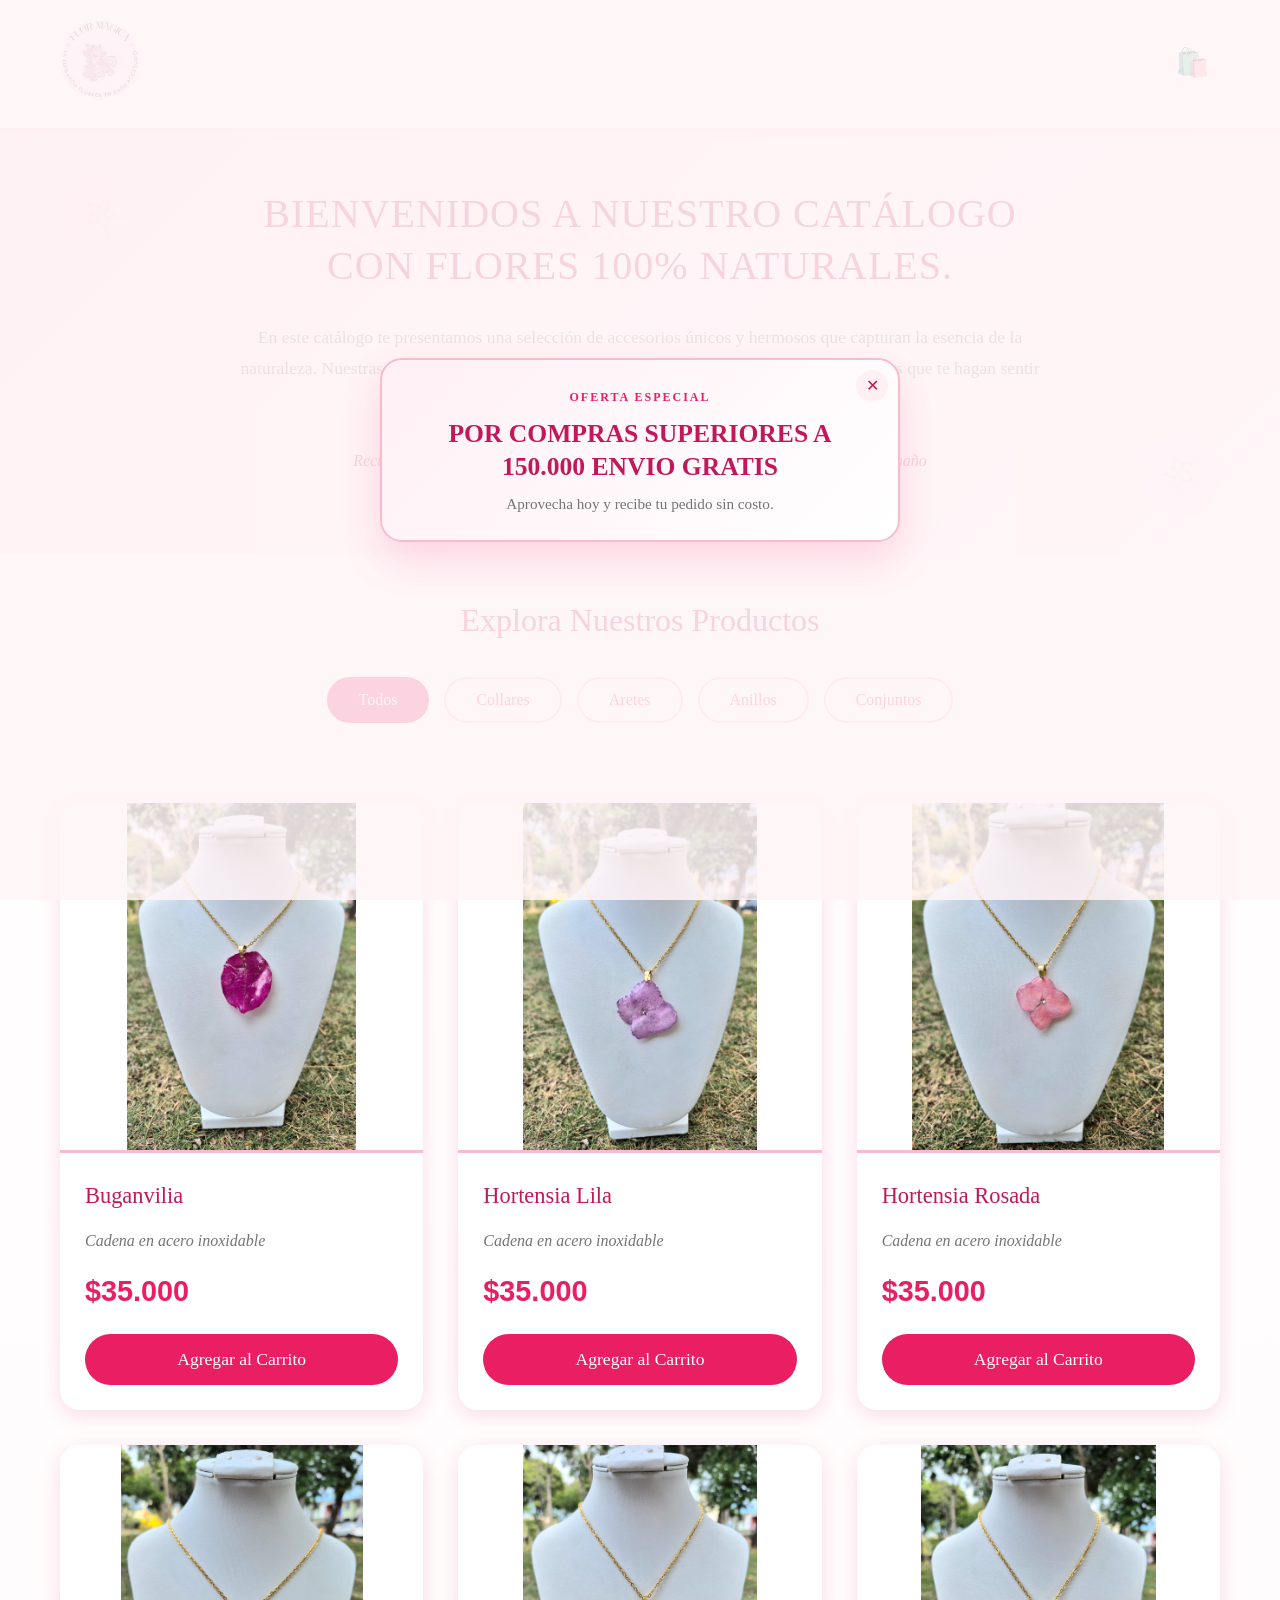
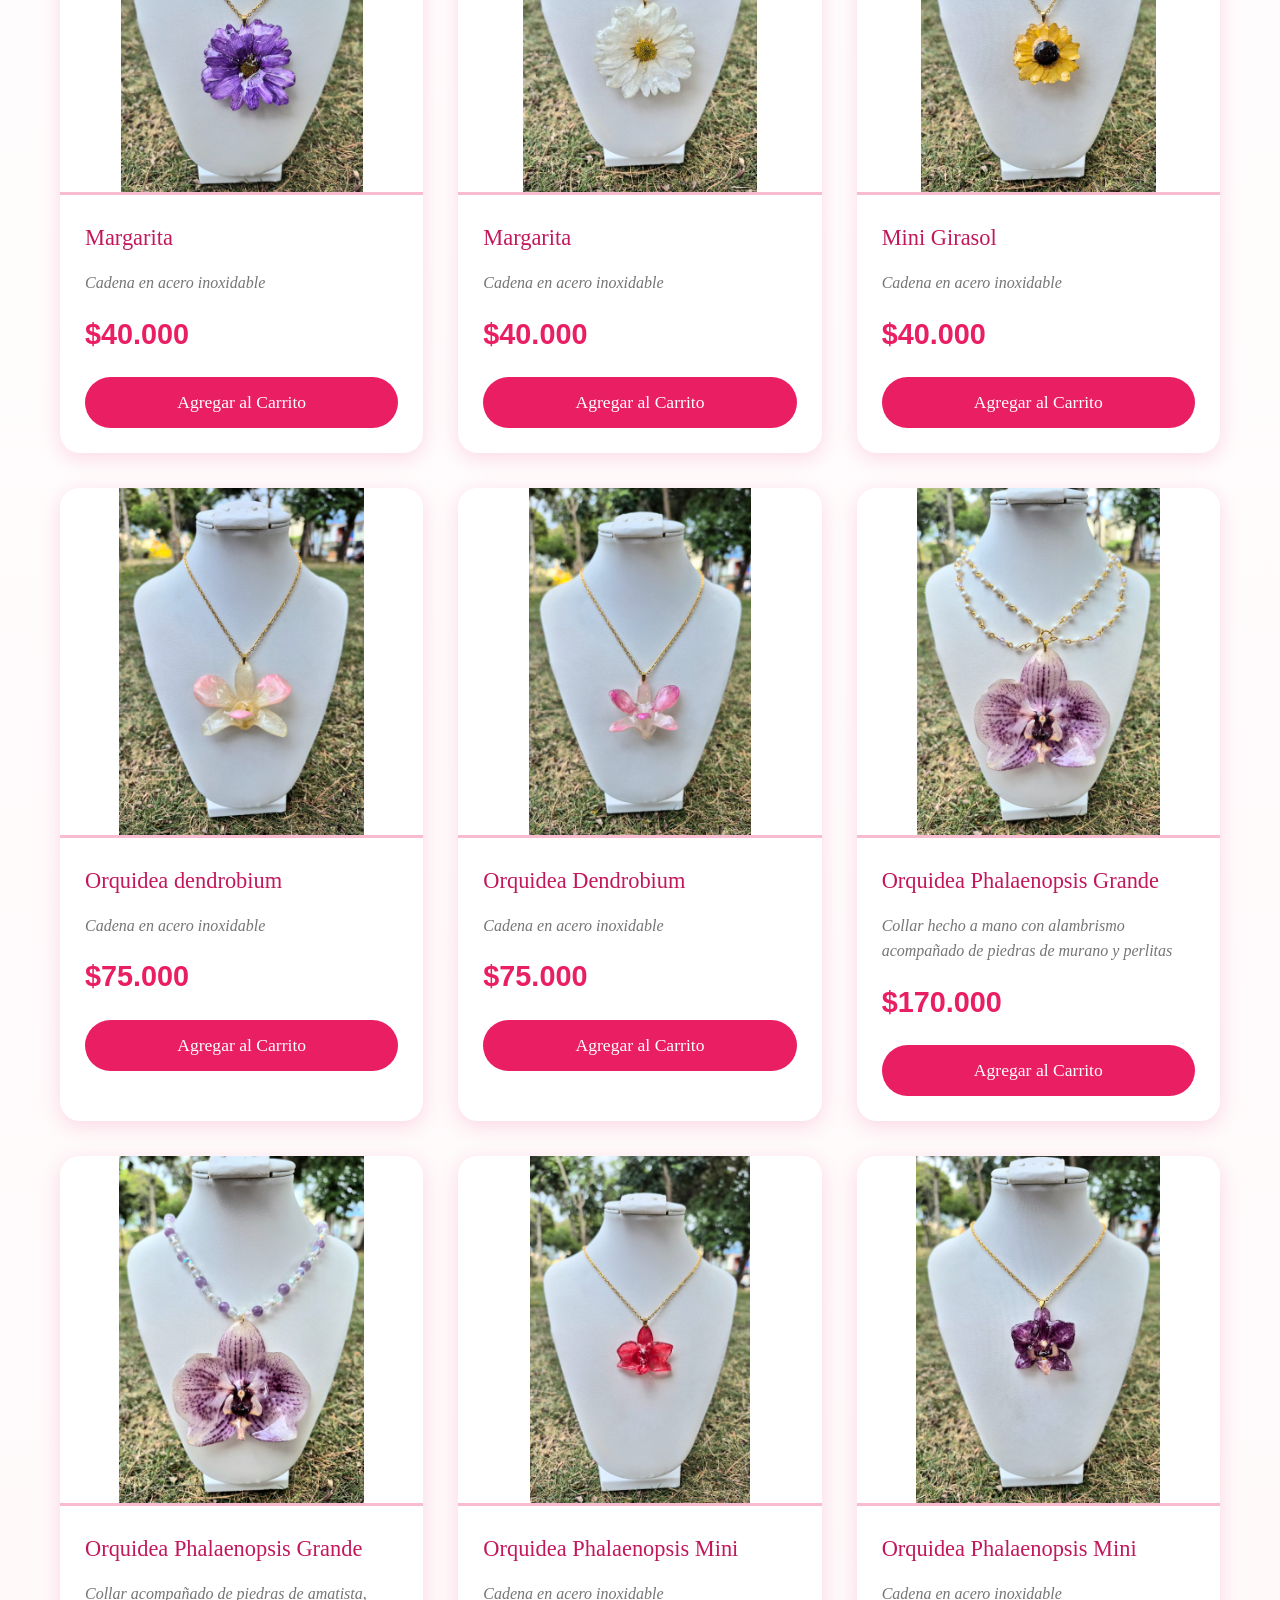
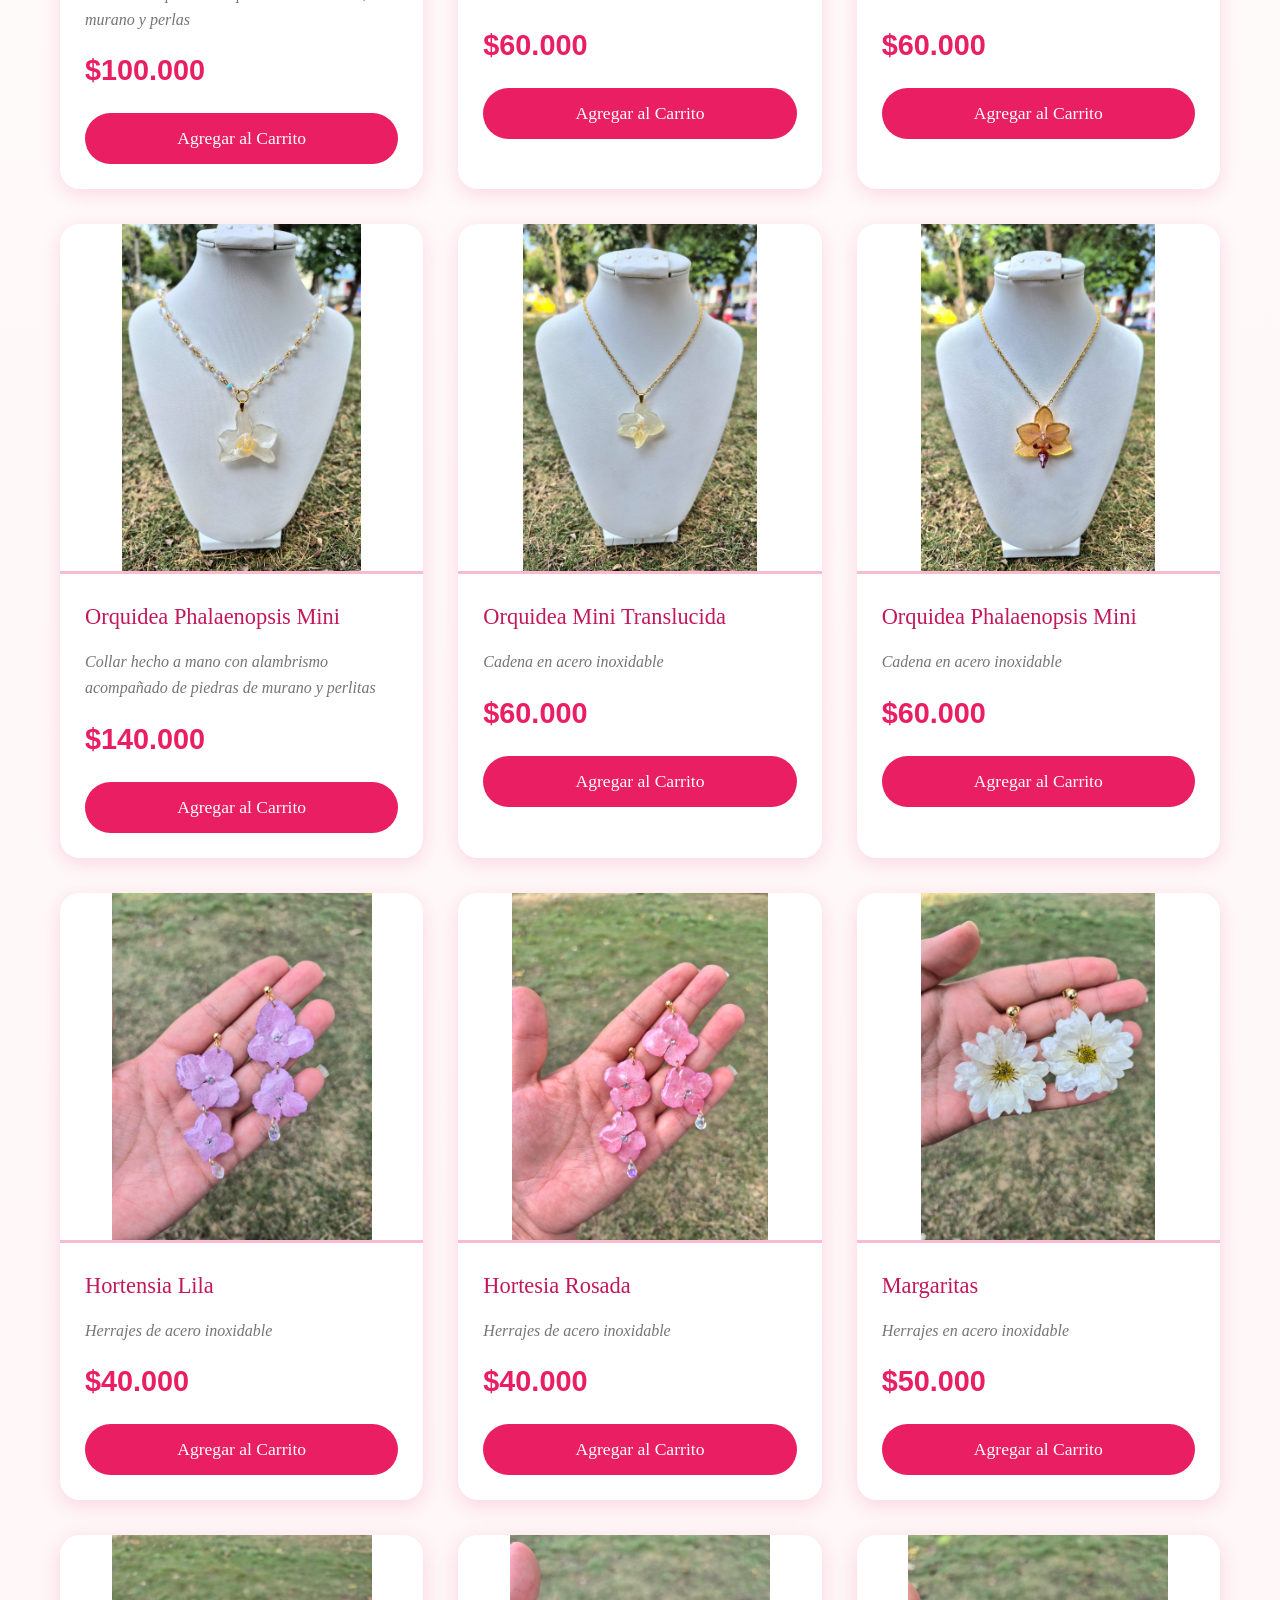
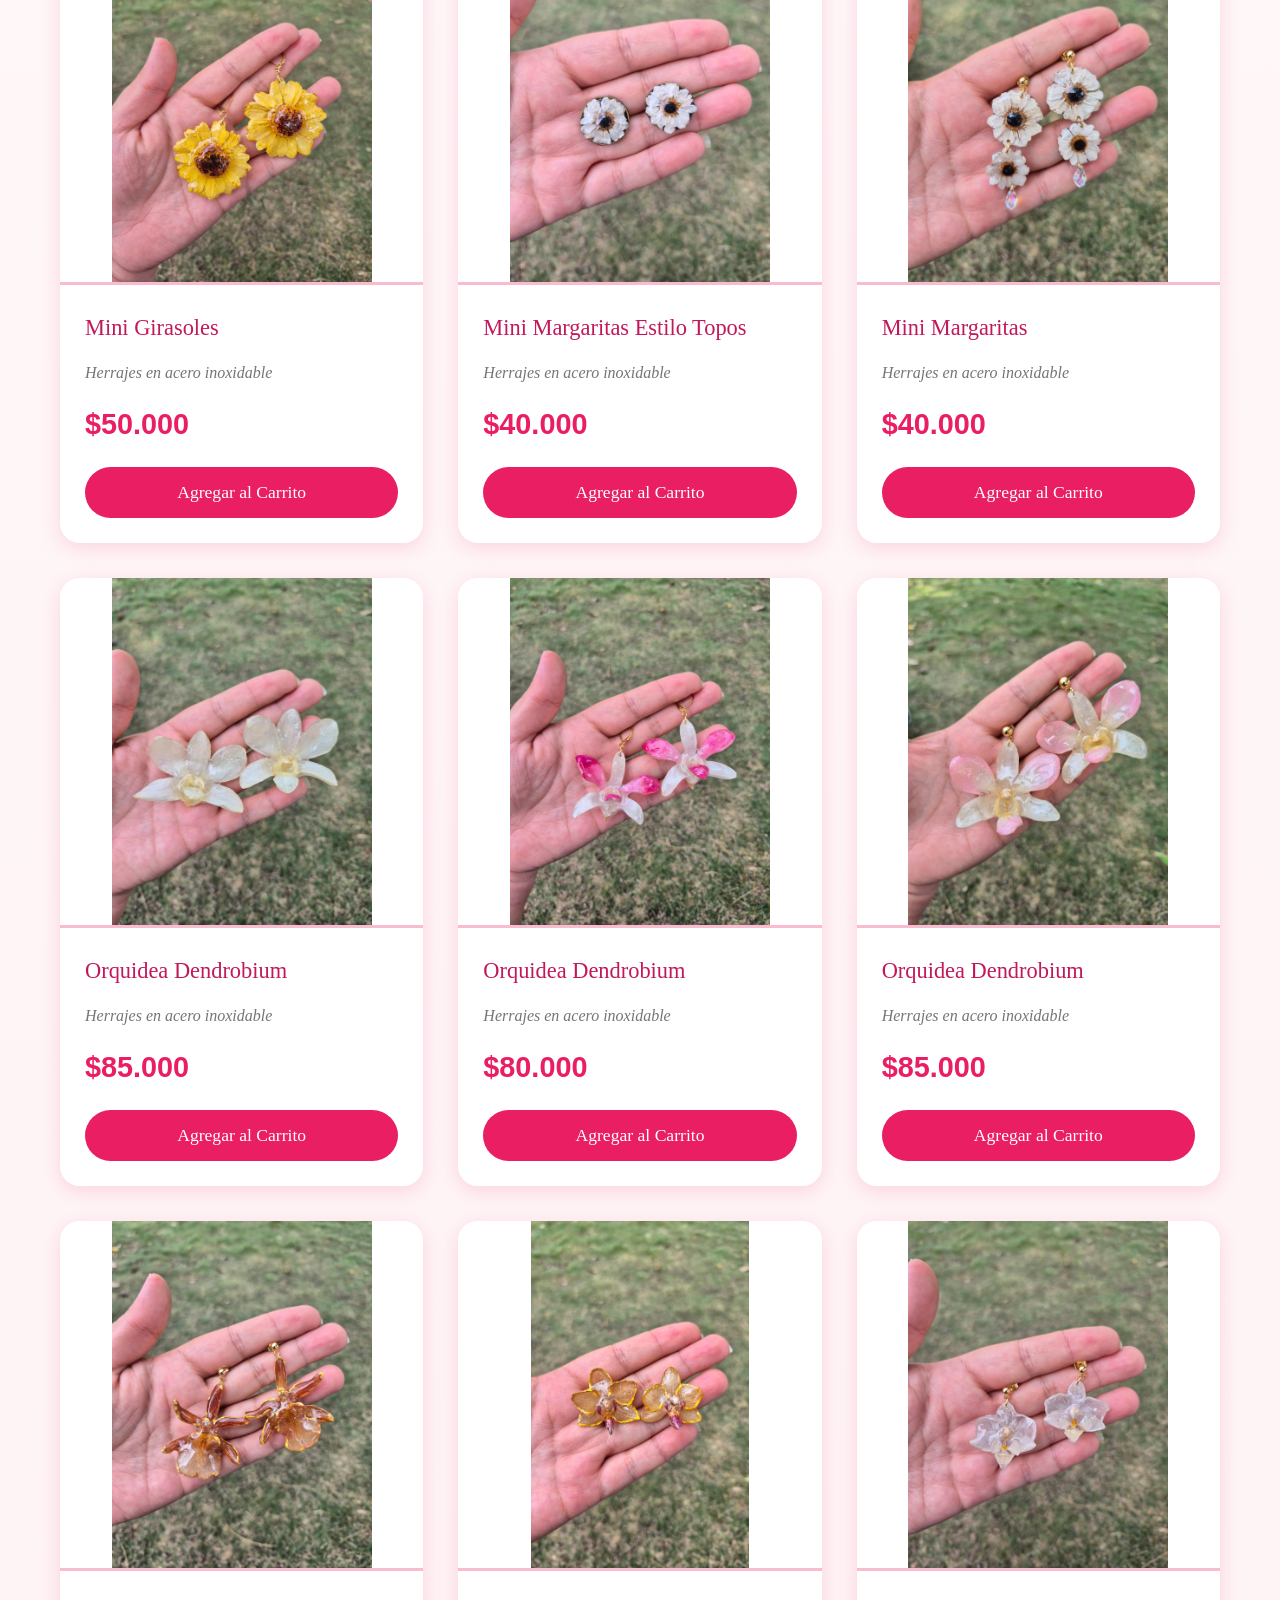
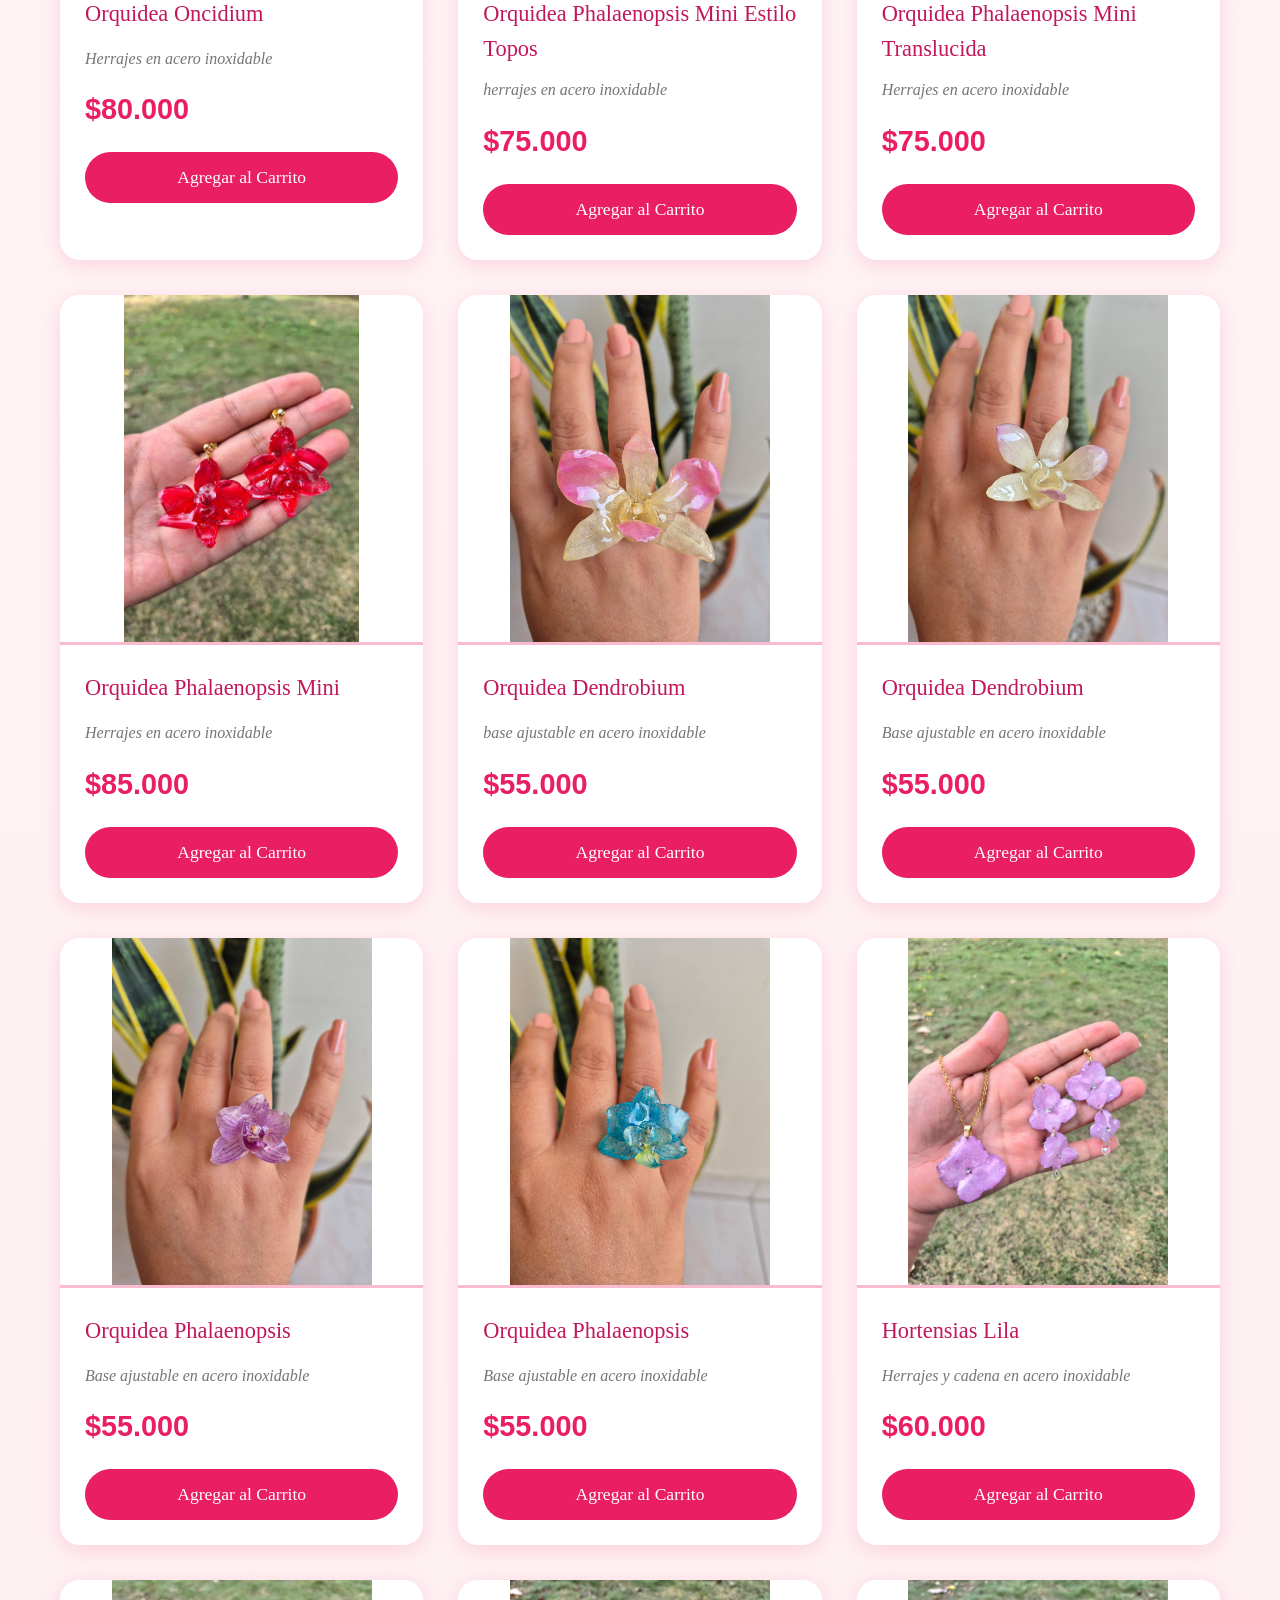
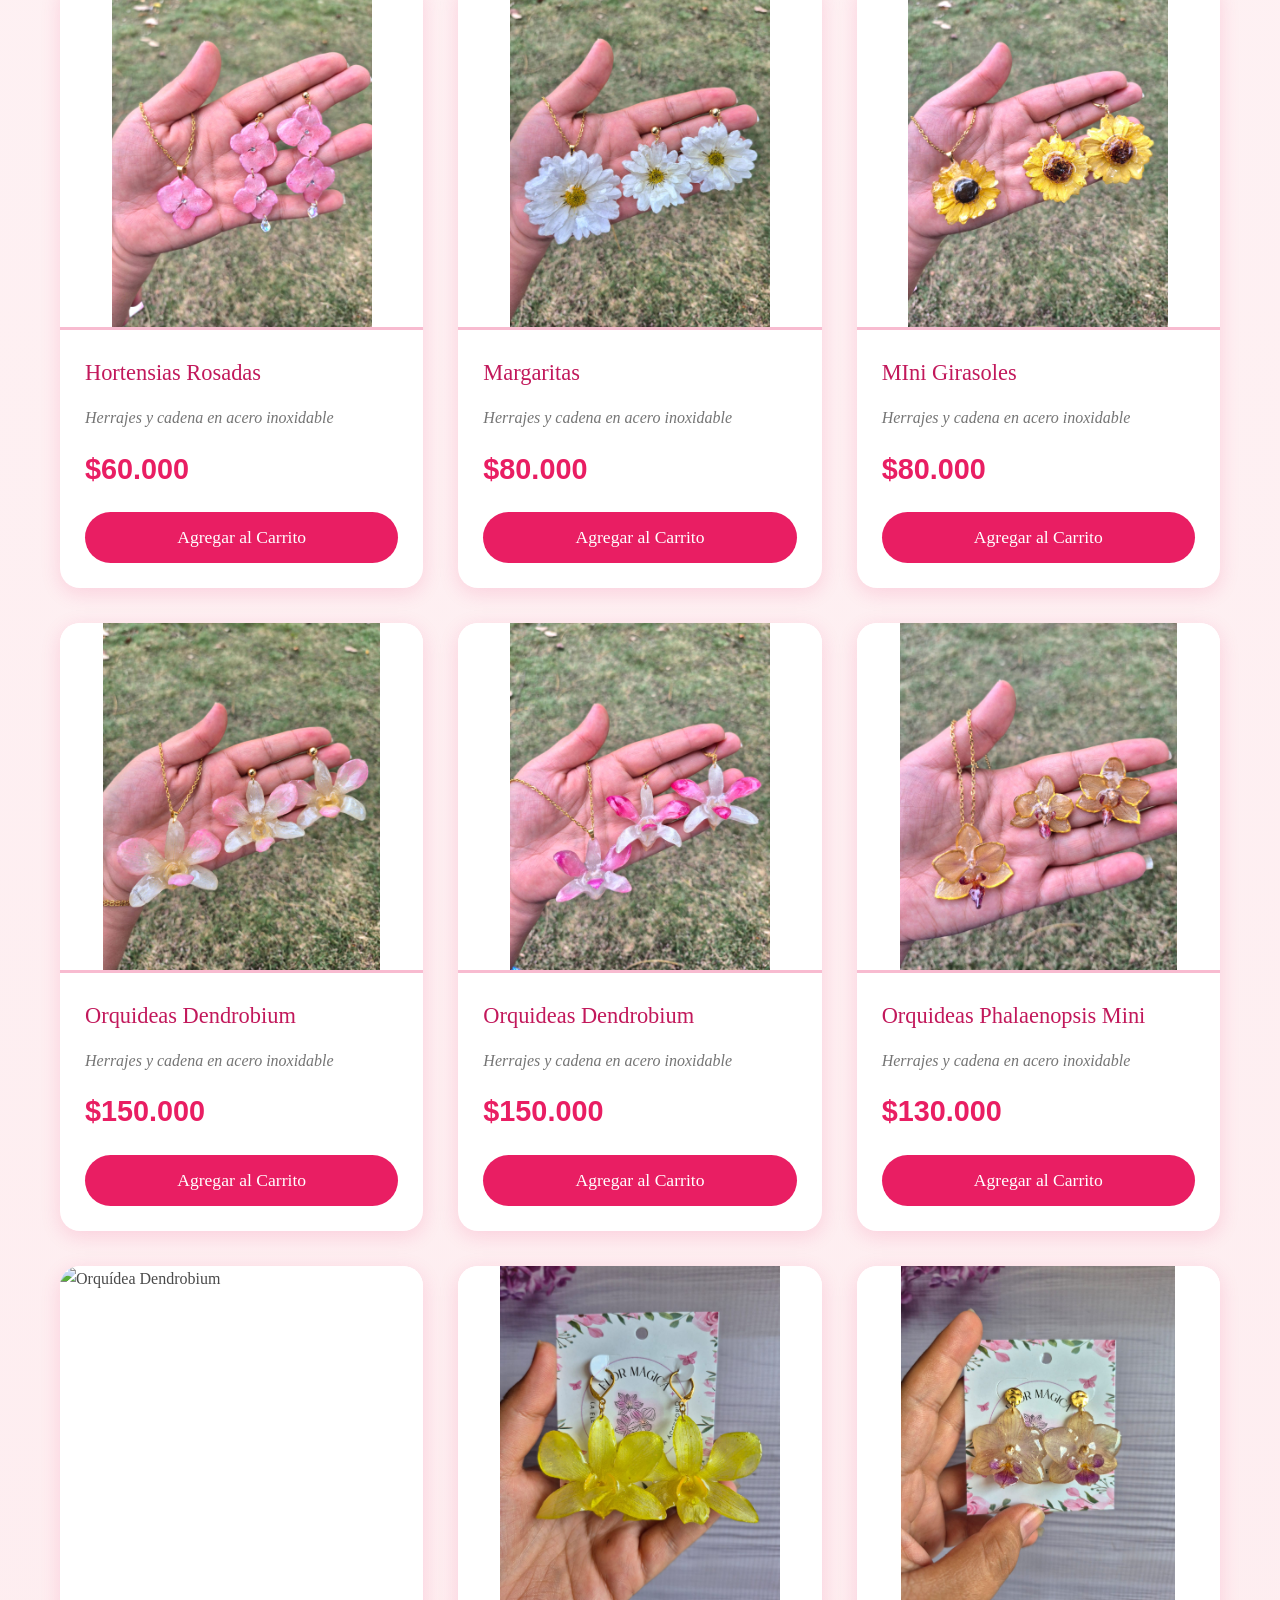
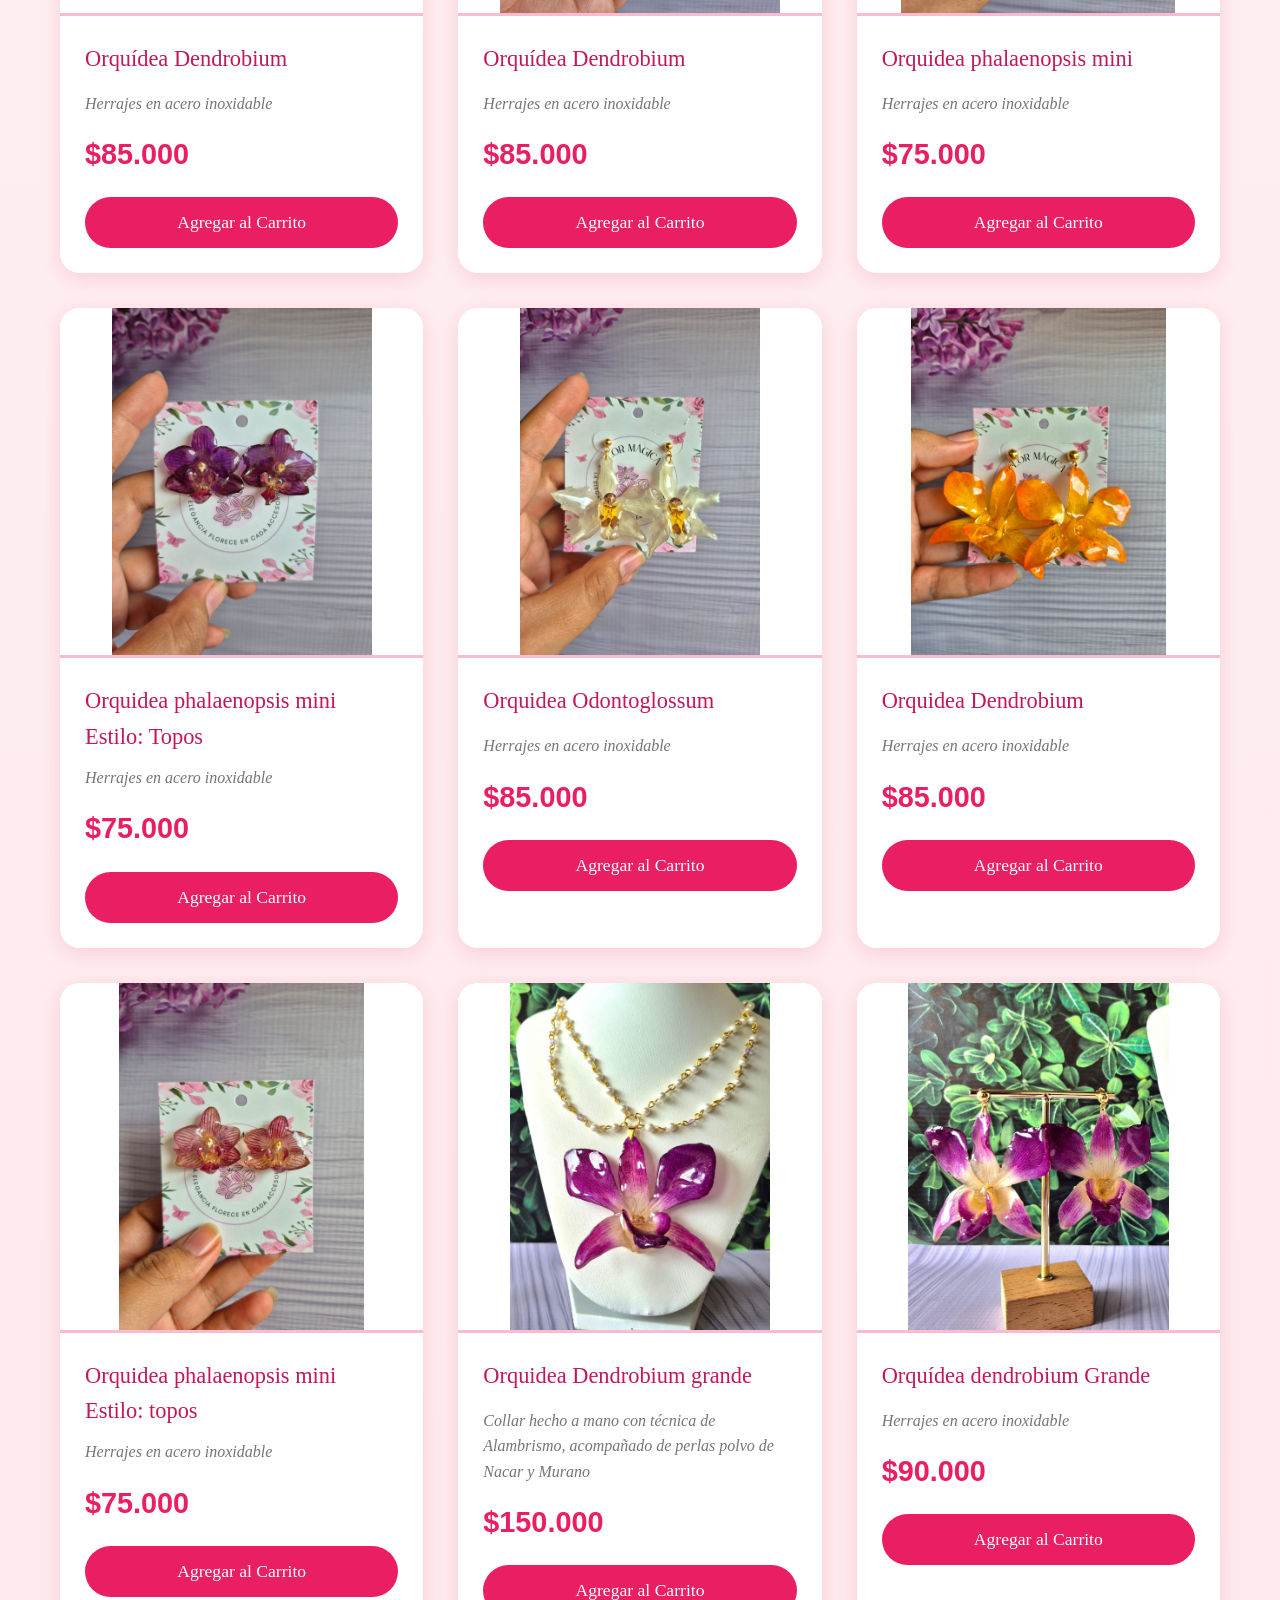
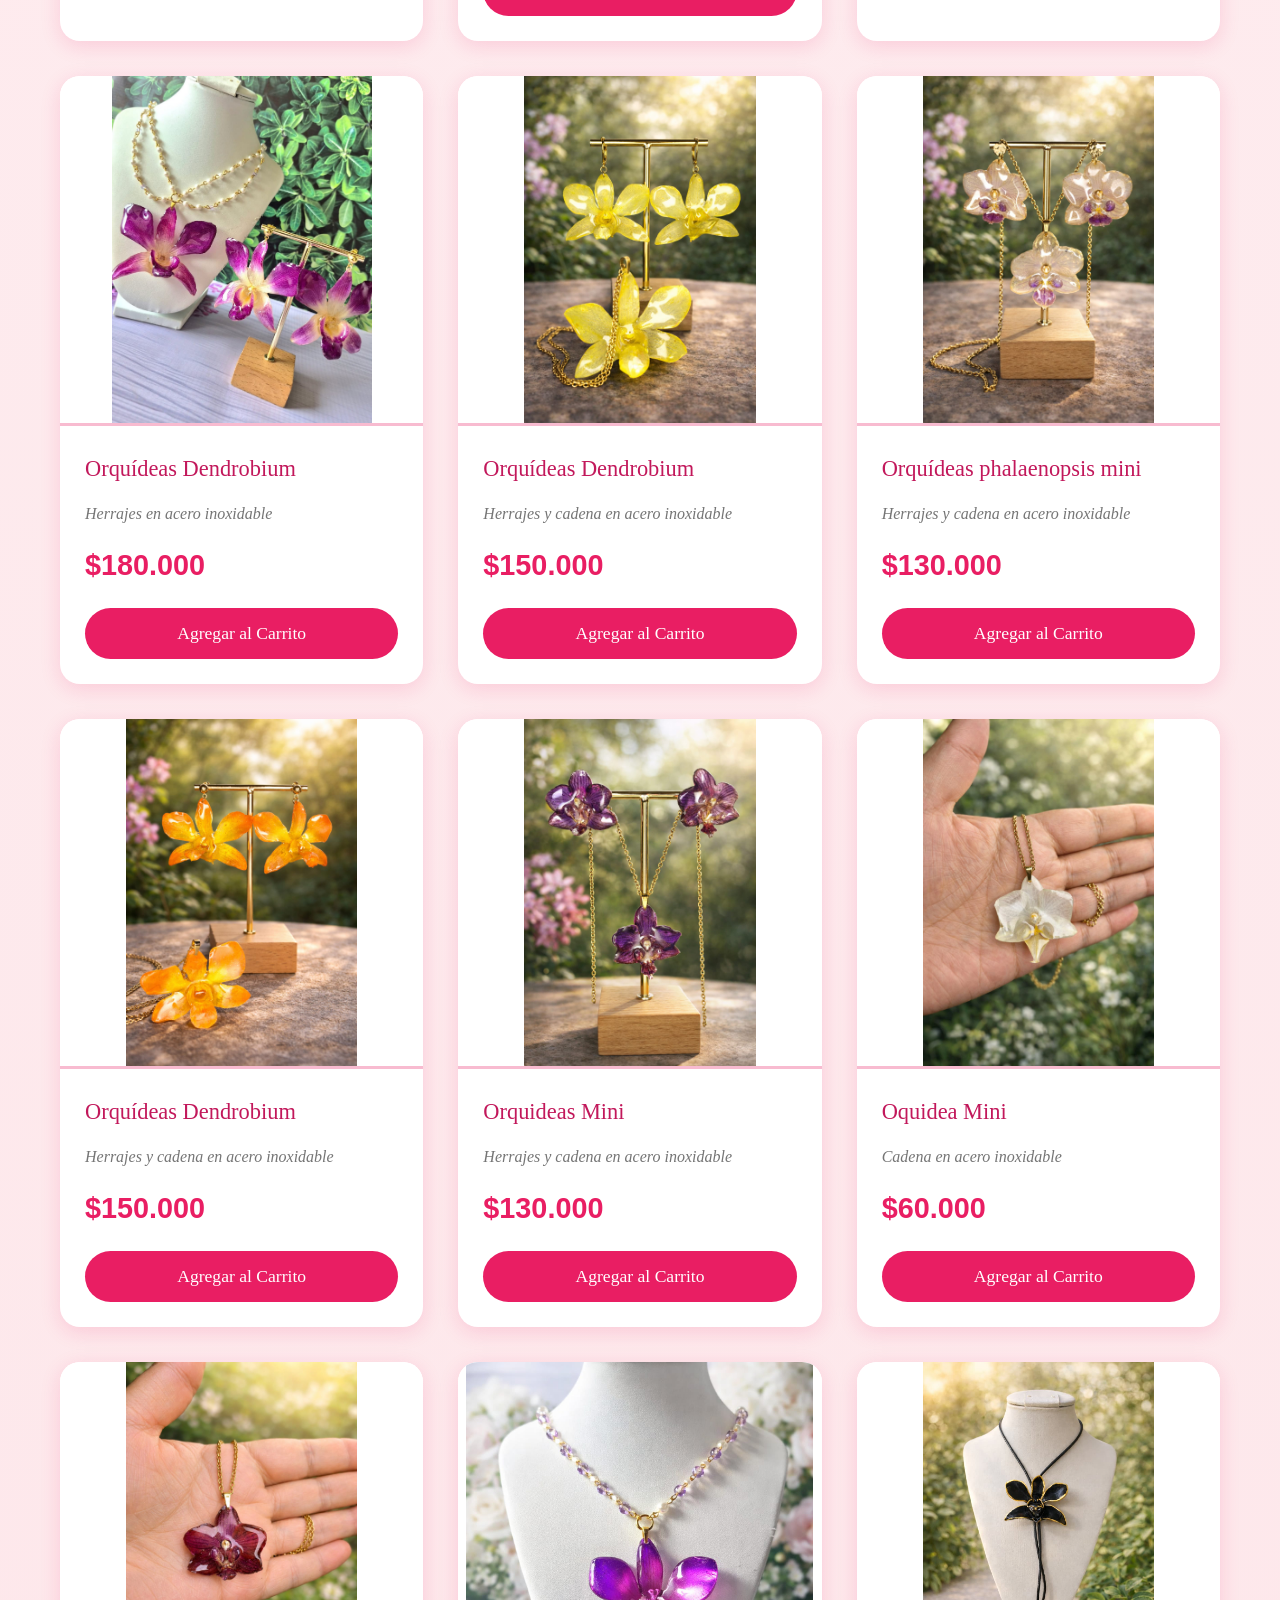
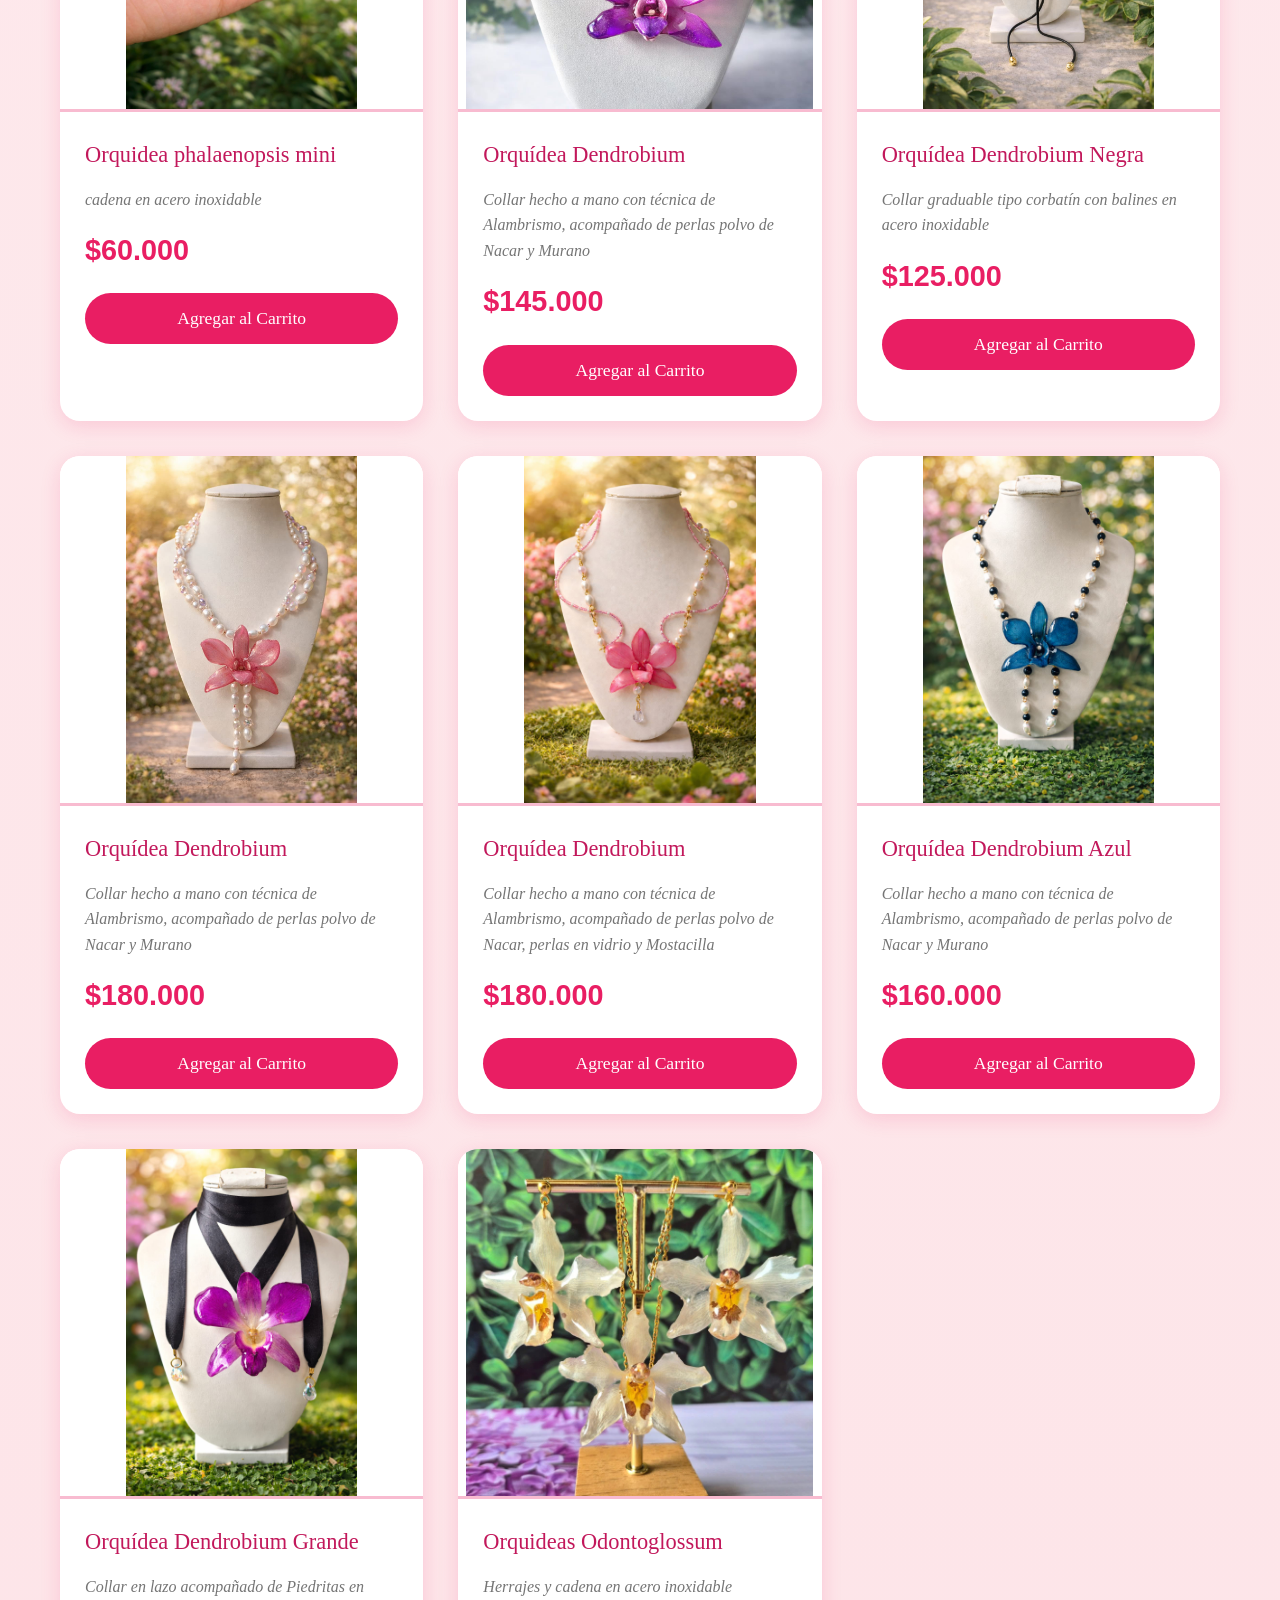
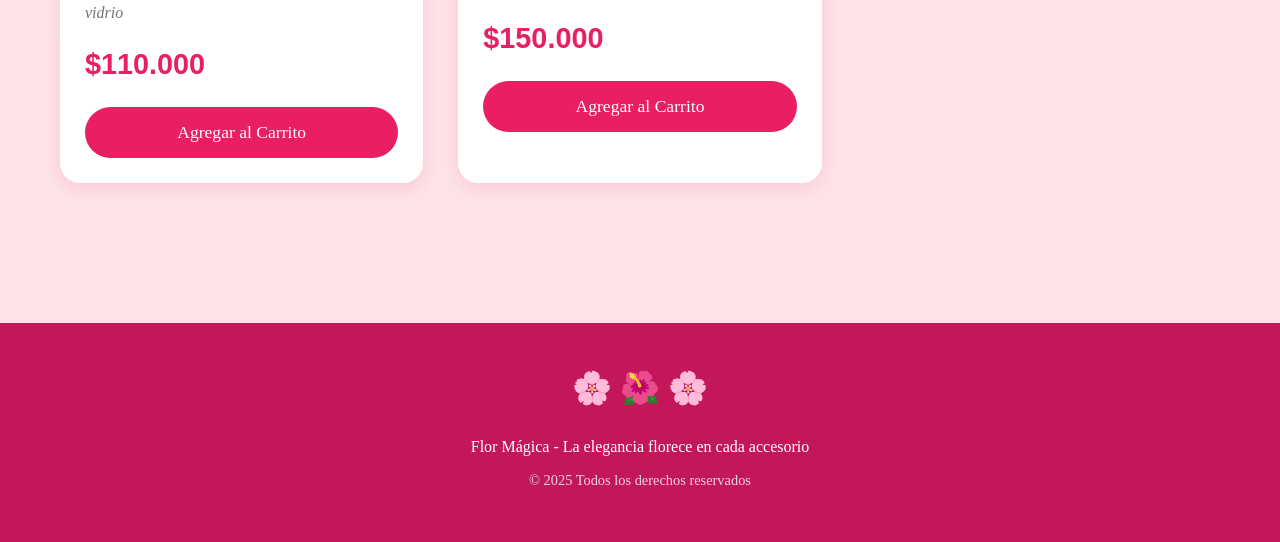
==== index.html @ 5c821198 "actualizacion del catalogo y elemininacion de productos" ====
<!doctype html>
<html lang="es">
  <head>
    <meta charset="UTF-8" />
    <meta name="viewport" content="width=device-width, initial-scale=1.0" />
    <title>Flor Mágica - Catálogo</title>
    <link rel="icon" type="image/png" href="logo.png" />
    <link rel="stylesheet" href="css/styles.css" />
  </head>
  <body>
    <!-- Header -->
    <header>
      <div class="container">
        <div class="logo-space">
          <img src="logo.png" alt="Flor Mágica Logo" class="logo" />
        </div>
        <div class="cart-icon" id="cartIcon">
          🛍️
          <span class="cart-count" id="cartCount">0</span>
        </div>
      </div>
    </header>

    <div class="promo-overlay" id="promoOverlay" aria-hidden="false">
      <div class="promo-card" role="dialog" aria-modal="true">
        <button class="promo-close" id="promoClose" type="button">✕</button>
        <p class="promo-eyebrow">Oferta especial</p>
        <h2>POR COMPRAS SUPERIORES A 150.000 ENVIO GRATIS</h2>
        <p class="promo-subtitle">
          Aprovecha hoy y recibe tu pedido sin costo.
        </p>
      </div>
    </div>

    <!-- Hero Section -->
    <section class="hero">
      <div class="container">
        <h1>BIENVENIDOS A NUESTRO CATÁLOGO<br />CON FLORES 100% NATURALES.</h1>
        <div class="hero-content">
          <p>
            En este catálogo te presentamos una selección de accesorios únicos y
            hermosos que capturan la esencia de la naturaleza. Nuestras piezas
            pasan por un proceso de deshidratación y sellado para crear piezas
            que te hagan sentir única.
          </p>
          <p class="note">
            Recuerda que cada una de estas flores son únicas, puede variar su
            forma, color y tamaño
          </p>
        </div>
      </div>
    </section>

    <!-- Filters -->
    <section class="filters">
      <div class="container">
        <h2>Explora Nuestros Productos</h2>
        <div class="filter-buttons">
          <button class="filter-btn active" data-category="todos">Todos</button>
          <button class="filter-btn" data-category="collares">Collares</button>
          <button class="filter-btn" data-category="aretes">Aretes</button>
          <button class="filter-btn" data-category="anillos">Anillos</button>
          <button class="filter-btn" data-category="conjuntos">
            Conjuntos
          </button>
        </div>
      </div>
    </section>

    <!-- Products Grid -->
    <section class="products">
      <div class="container">
        <div class="products-grid" id="productsGrid">
          <!-- Collares (16 productos) -->
          <div class="product-card" data-category="collares" data-id="1">
            <div class="product-image">
              <img src="productos/collares/buganvilia.jpeg" alt="buganvilia" />
            </div>
            <div class="product-info">
              <h3 class="product-name">Buganvilia</h3>
              <p class="product-description">Cadena en acero inoxidable</p>
              <p class="product-price">$35.000</p>
              <button class="add-to-cart">Agregar al Carrito</button>
            </div>
          </div>

          <div class="product-card" data-category="collares" data-id="2">
            <div class="product-image">
              <img
                src="productos/collares/hortensia lila.jpeg"
                alt="hortensia lila"
              />
            </div>
            <div class="product-info">
              <h3 class="product-name">Hortensia Lila</h3>
              <p class="product-description">Cadena en acero inoxidable</p>
              <p class="product-price">$35.000</p>
              <button class="add-to-cart">Agregar al Carrito</button>
            </div>
          </div>

          <div class="product-card" data-category="collares" data-id="3">
            <div class="product-image">
              <img
                src="productos/collares/hortensia rosada.jpeg"
                alt="hortensia rosada"
              />
            </div>
            <div class="product-info">
              <h3 class="product-name">Hortensia Rosada</h3>
              <p class="product-description">Cadena en acero inoxidable</p>
              <p class="product-price">$35.000</p>
              <button class="add-to-cart">Agregar al Carrito</button>
            </div>
          </div>

          <div class="product-card" data-category="collares" data-id="4">
            <div class="product-image">
              <img
                src="productos/collares/margarita 2.jpeg"
                alt="margarita 2"
              />
            </div>
            <div class="product-info">
              <h3 class="product-name">Margarita</h3>
              <p class="product-description">Cadena en acero inoxidable</p>
              <p class="product-price">$40.000</p>
              <button class="add-to-cart">Agregar al Carrito</button>
            </div>
          </div>

          <div class="product-card" data-category="collares" data-id="5">
            <div class="product-image">
              <img src="productos/collares/margarita.jpeg" alt="margarita" />
            </div>
            <div class="product-info">
              <h3 class="product-name">Margarita</h3>
              <p class="product-description">Cadena en acero inoxidable</p>
              <p class="product-price">$40.000</p>
              <button class="add-to-cart">Agregar al Carrito</button>
            </div>
          </div>

          <div class="product-card" data-category="collares" data-id="6">
            <div class="product-image">
              <img
                src="productos/collares/mini girasol.jpeg"
                alt="mini girasol"
              />
            </div>
            <div class="product-info">
              <h3 class="product-name">Mini Girasol</h3>
              <p class="product-description">Cadena en acero inoxidable</p>
              <p class="product-price">$40.000</p>
              <button class="add-to-cart">Agregar al Carrito</button>
            </div>
          </div>

          <div class="product-card" data-category="collares" data-id="7">
            <div class="product-image">
              <img
                src="productos/collares/orquidea dendrobium 2.jpeg"
                alt="orquidea dendrobium 2"
              />
            </div>
            <div class="product-info">
              <h3 class="product-name">Orquidea dendrobium</h3>
              <p class="product-description">Cadena en acero inoxidable</p>
              <p class="product-price">$75.000</p>
              <button class="add-to-cart">Agregar al Carrito</button>
            </div>
          </div>

          <div class="product-card" data-category="collares" data-id="8">
            <div class="product-image">
              <img
                src="productos/collares/orquidea dendrobium.jpeg"
                alt="orquidea dendrobium"
              />
            </div>
            <div class="product-info">
              <h3 class="product-name">Orquidea Dendrobium</h3>
              <p class="product-description">Cadena en acero inoxidable</p>
              <p class="product-price">$75.000</p>
              <button class="add-to-cart">Agregar al Carrito</button>
            </div>
          </div>

          <div class="product-card" data-category="collares" data-id="9">
            <div class="product-image">
              <img
                src="productos/collares/orquidea phalaenopsis grande 2.jpeg"
                alt="orquidea phalaenopsis grande 2"
              />
            </div>
            <div class="product-info">
              <h3 class="product-name">Orquidea Phalaenopsis Grande</h3>
              <p class="product-description">
                Collar hecho a mano con alambrismo acompañado de piedras de
                murano y perlitas
              </p>
              <p class="product-price">$170.000</p>
              <button class="add-to-cart">Agregar al Carrito</button>
            </div>
          </div>

          <div class="product-card" data-category="collares" data-id="10">
            <div class="product-image">
              <img
                src="productos/collares/orquidea phalaenopsis grande.jpeg"
                alt="orquidea phalaenopsis Grande "
              />
            </div>
            <div class="product-info">
              <h3 class="product-name">Orquidea Phalaenopsis Grande</h3>
              <p class="product-description">
                Collar acompañado de piedras de amatista, murano y perlas
              </p>
              <p class="product-price">$100.000</p>
              <button class="add-to-cart">Agregar al Carrito</button>
            </div>
          </div>

          <div class="product-card" data-category="collares" data-id="11">
            <div class="product-image">
              <img
                src="productos/collares/orquidea phalaenopsis mini 2 .jpeg"
                alt=" orquidea phalaenopsis mini 2"
              />
            </div>
            <div class="product-info">
              <h3 class="product-name">Orquidea Phalaenopsis Mini</h3>
              <p class="product-description">Cadena en acero inoxidable</p>
              <p class="product-price">$60.000</p>
              <button class="add-to-cart">Agregar al Carrito</button>
            </div>
          </div>

          <div class="product-card" data-category="collares" data-id="12">
            <div class="product-image">
              <img
                src="productos/collares/orquidea phalaenopsis mini 3.jpeg"
                alt="orquidea phalaenopsis mini 3 "
              />
            </div>
            <div class="product-info">
              <h3 class="product-name">Orquidea Phalaenopsis Mini</h3>
              <p class="product-description">Cadena en acero inoxidable</p>
              <p class="product-price">$60.000</p>
              <button class="add-to-cart">Agregar al Carrito</button>
            </div>
          </div>

          <div class="product-card" data-category="collares" data-id="13">
            <div class="product-image">
              <img
                src="productos/collares/orquidea phalaenopsis mini 4.jpeg"
                alt="orquidea phalaenopsis mini 4 "
              />
            </div>
            <div class="product-info">
              <h3 class="product-name">Orquidea Phalaenopsis Mini</h3>
              <p class="product-description">
                Collar hecho a mano con alambrismo acompañado de piedras de
                murano y perlitas
              </p>
              <p class="product-price">$140.000</p>
              <button class="add-to-cart">Agregar al Carrito</button>
            </div>
          </div>

          <div class="product-card" data-category="collares" data-id="14">
            <div class="product-image">
              <img
                src="productos/collares/orquidea phalaenopsis mini translucida.jpeg"
                alt="orquidea mini translucida "
              />
            </div>
            <div class="product-info">
              <h3 class="product-name">Orquidea Mini Translucida</h3>
              <p class="product-description">Cadena en acero inoxidable</p>
              <p class="product-price">$60.000</p>
              <button class="add-to-cart">Agregar al Carrito</button>
            </div>
          </div>

          <div class="product-card" data-category="collares" data-id="15">
            <div class="product-image">
              <img
                src="productos/collares/orquidea phalaenopsis mini.jpeg"
                alt=" orquidea phalaenopsis mini"
              />
            </div>
            <div class="product-info">
              <h3 class="product-name">Orquidea Phalaenopsis Mini</h3>
              <p class="product-description">Cadena en acero inoxidable</p>
              <p class="product-price">$60.000</p>
              <button class="add-to-cart">Agregar al Carrito</button>
            </div>
          </div>

          <!-- Aretes (13 productos) -->
          <div class="product-card" data-category="aretes" data-id="17">
            <div class="product-image">
              <img
                src="productos/aretes/hortensia lila.jpeg"
                alt=" Hortensia lila"
              />
            </div>
            <div class="product-info">
              <h3 class="product-name">Hortensia Lila</h3>
              <p class="product-description">Herrajes de acero inoxidable</p>
              <p class="product-price">$40.000</p>
              <button class="add-to-cart">Agregar al Carrito</button>
            </div>
          </div>

          <div class="product-card" data-category="aretes" data-id="18">
            <div class="product-image">
              <img
                src="productos/aretes/hortensia rosada.jpeg"
                alt=" Hortensia rosada"
              />
            </div>
            <div class="product-info">
              <h3 class="product-name">Hortesia Rosada</h3>
              <p class="product-description">Herrajes de acero inoxidable</p>
              <p class="product-price">$40.000</p>
              <button class="add-to-cart">Agregar al Carrito</button>
            </div>
          </div>

          <div class="product-card" data-category="aretes" data-id="19">
            <div class="product-image">
              <img src="productos/aretes/margaritas.jpeg" alt="margaritas " />
            </div>
            <div class="product-info">
              <h3 class="product-name">Margaritas</h3>
              <p class="product-description">Herrajes en acero inoxidable</p>
              <p class="product-price">$50.000</p>
              <button class="add-to-cart">Agregar al Carrito</button>
            </div>
          </div>

          <div class="product-card" data-category="aretes" data-id="20">
            <div class="product-image">
              <img
                src="productos/aretes/mini girasoles.jpeg"
                alt="mini girasoles "
              />
            </div>
            <div class="product-info">
              <h3 class="product-name">Mini Girasoles</h3>
              <p class="product-description">Herrajes en acero inoxidable</p>
              <p class="product-price">$50.000</p>
              <button class="add-to-cart">Agregar al Carrito</button>
            </div>
          </div>

          <div class="product-card" data-category="aretes" data-id="21">
            <div class="product-image">
              <img
                src="productos/aretes/mini margaritas  estilo topos.jpeg"
                alt="mini margaritas estilo topos "
              />
            </div>
            <div class="product-info">
              <h3 class="product-name">Mini Margaritas Estilo Topos</h3>
              <p class="product-description">Herrajes en acero inoxidable</p>
              <p class="product-price">$40.000</p>
              <button class="add-to-cart">Agregar al Carrito</button>
            </div>
          </div>

          <div class="product-card" data-category="aretes" data-id="22">
            <div class="product-image">
              <img
                src="productos/aretes/mini margaritas .jpeg"
                alt="mini margaritas "
              />
            </div>
            <div class="product-info">
              <h3 class="product-name">Mini Margaritas</h3>
              <p class="product-description">Herrajes en acero inoxidable</p>
              <p class="product-price">$40.000</p>
              <button class="add-to-cart">Agregar al Carrito</button>
            </div>
          </div>

          <div class="product-card" data-category="aretes" data-id="23">
            <div class="product-image">
              <img
                src="productos/aretes/orquidea dendrobium 2.jpeg"
                alt="orquidea dendrobium 2 "
              />
            </div>
            <div class="product-info">
              <h3 class="product-name">Orquidea Dendrobium</h3>
              <p class="product-description">Herrajes en acero inoxidable</p>
              <p class="product-price">$85.000</p>
              <button class="add-to-cart">Agregar al Carrito</button>
            </div>
          </div>

          <div class="product-card" data-category="aretes" data-id="24">
            <div class="product-image">
              <img
                src="productos/aretes/orquidea dendrobium 3.jpeg"
                alt=" orquidea dendrobium 3"
              />
            </div>
            <div class="product-info">
              <h3 class="product-name">Orquidea Dendrobium</h3>
              <p class="product-description">Herrajes en acero inoxidable</p>
              <p class="product-price">$80.000</p>
              <button class="add-to-cart">Agregar al Carrito</button>
            </div>
          </div>

          <div class="product-card" data-category="aretes" data-id="25">
            <div class="product-image">
              <img
                src="productos/aretes/orquidea dendrobium.jpeg"
                alt="orquidea dendrobium "
              />
            </div>
            <div class="product-info">
              <h3 class="product-name">Orquidea Dendrobium</h3>
              <p class="product-description">Herrajes en acero inoxidable</p>
              <p class="product-price">$85.000</p>
              <button class="add-to-cart">Agregar al Carrito</button>
            </div>
          </div>

          <div class="product-card" data-category="aretes" data-id="26">
            <div class="product-image">
              <img
                src="productos/aretes/orquidea oncidium.jpeg"
                alt="orquidea oncidium "
              />
            </div>
            <div class="product-info">
              <h3 class="product-name">Orquidea Oncidium</h3>
              <p class="product-description">Herrajes en acero inoxidable</p>
              <p class="product-price">$80.000</p>
              <button class="add-to-cart">Agregar al Carrito</button>
            </div>
          </div>

          <div class="product-card" data-category="aretes" data-id="27">
            <div class="product-image">
              <img
                src="productos/aretes/orquidea phalaenopsis mini estilo topos.jpeg .jpeg"
                alt=" orquidea mini estilo topos"
              />
            </div>
            <div class="product-info">
              <h3 class="product-name">
                Orquidea Phalaenopsis Mini Estilo Topos
              </h3>
              <p class="product-description">herrajes en acero inoxidable</p>
              <p class="product-price">$75.000</p>
              <button class="add-to-cart">Agregar al Carrito</button>
            </div>
          </div>

          <div class="product-card" data-category="aretes" data-id="28">
            <div class="product-image">
              <img
                src="productos/aretes/orquidea phalaenopsis mini translucida.jpeg"
                alt="orquidea mini translucida "
              />
            </div>
            <div class="product-info">
              <h3 class="product-name">
                Orquidea Phalaenopsis Mini Translucida
              </h3>
              <p class="product-description">Herrajes en acero inoxidable</p>
              <p class="product-price">$75.000</p>
              <button class="add-to-cart">Agregar al Carrito</button>
            </div>
          </div>

          <div class="product-card" data-category="aretes" data-id="29">
            <div class="product-image">
              <img
                src="productos/aretes/orquidea phalaenopsis mini.jpeg"
                alt="orquidea phalaenopsis mini "
              />
            </div>
            <div class="product-info">
              <h3 class="product-name">Orquidea Phalaenopsis Mini</h3>
              <p class="product-description">Herrajes en acero inoxidable</p>

              <p class="product-price">$85.000</p>
              <button class="add-to-cart">Agregar al Carrito</button>
            </div>
          </div>

          <!-- Anillos (4 productos) -->
          <div class="product-card" data-category="anillos" data-id="30">
            <div class="product-image">
              <img
                src="productos/anillos/ORQUIDEA DENDROBIUM  2.jpeg"
                alt=" orquidea dendrobium 2"
              />
            </div>
            <div class="product-info">
              <h3 class="product-name">Orquidea Dendrobium</h3>
              <p class="product-description">
                base ajustable en acero inoxidable
              </p>
              <p class="product-price">$55.000</p>
              <button class="add-to-cart">Agregar al Carrito</button>
            </div>
          </div>

          <div class="product-card" data-category="anillos" data-id="31">
            <div class="product-image">
              <img
                src="productos/anillos/ORQUIDEA DENDROBIUM .jpeg"
                alt="orquidea dendrobium "
              />
            </div>
            <div class="product-info">
              <h3 class="product-name">Orquidea Dendrobium</h3>
              <p class="product-description">
                Base ajustable en acero inoxidable
              </p>
              <p class="product-price">$55.000</p>
              <button class="add-to-cart">Agregar al Carrito</button>
            </div>
          </div>

          <div class="product-card" data-category="anillos" data-id="32">
            <div class="product-image">
              <img
                src="productos/anillos/orquidea phalaenopsis 2.jpeg"
                alt="orquidea phalaenopsis 2 "
              />
            </div>
            <div class="product-info">
              <h3 class="product-name">Orquidea Phalaenopsis</h3>
              <p class="product-description">
                Base ajustable en acero inoxidable
              </p>
              <p class="product-price">$55.000</p>
              <button class="add-to-cart">Agregar al Carrito</button>
            </div>
          </div>

          <div class="product-card" data-category="anillos" data-id="33">
            <div class="product-image">
              <img
                src="productos/anillos/orquidea phalaenopsis.jpeg"
                alt="orquidea phalaenopsis "
              />
            </div>
            <div class="product-info">
              <h3 class="product-name">Orquidea Phalaenopsis</h3>
              <p class="product-description">
                Base ajustable en acero inoxidable
              </p>
              <p class="product-price">$55.000</p>
              <button class="add-to-cart">Agregar al Carrito</button>
            </div>
          </div>

          <!-- Conjuntos (4 productos) -->
          <div class="product-card" data-category="conjuntos" data-id="34">
            <div class="product-image">
              <img
                src="productos/conjuntos/hortensias lila.jpeg"
                alt="hortensias lila "
              />
            </div>
            <div class="product-info">
              <h3 class="product-name">Hortensias Lila</h3>
              <p class="product-description">
                Herrajes y cadena en acero inoxidable
              </p>
              <p class="product-price">$60.000</p>
              <button class="add-to-cart">Agregar al Carrito</button>
            </div>
          </div>

          <div class="product-card" data-category="conjuntos" data-id="35">
            <div class="product-image">
              <img
                src="productos/conjuntos/hortensias rosadas.jpeg"
                alt=" hortensias rosadas"
              />
            </div>
            <div class="product-info">
              <h3 class="product-name">Hortensias Rosadas</h3>
              <p class="product-description">
                Herrajes y cadena en acero inoxidable
              </p>

              <p class="product-price">$60.000</p>
              <button class="add-to-cart">Agregar al Carrito</button>
            </div>
          </div>

          <div class="product-card" data-category="conjuntos" data-id="36">
            <div class="product-image">
              <img
                src="productos/conjuntos/margaritas.jpeg"
                alt=" margaritas"
              />
            </div>
            <div class="product-info">
              <h3 class="product-name">Margaritas</h3>
              <p class="product-description">
                Herrajes y cadena en acero inoxidable
              </p>
              <p class="product-price">$80.000</p>
              <button class="add-to-cart">Agregar al Carrito</button>
            </div>
          </div>

          <div class="product-card" data-category="conjuntos" data-id="37">
            <div class="product-image">
              <img
                src="productos/conjuntos/mini girasoles.jpeg"
                alt=" mini girasoles"
              />
            </div>
            <div class="product-info">
              <h3 class="product-name">MIni Girasoles</h3>
              <p class="product-description">
                Herrajes y cadena en acero inoxidable
              </p>
              <p class="product-price">$80.000</p>
              <button class="add-to-cart">Agregar al Carrito</button>
            </div>
          </div>
          <div class="product-card" data-category="conjuntos" data-id="38">
            <div class="product-image">
              <img
                src="productos/conjuntos/orquideas dendrobium 2.jpeg"
                alt="orquideas dendrobium 2 "
              />
            </div>
            <div class="product-info">
              <h3 class="product-name">Orquideas Dendrobium</h3>
              <p class="product-description">
                Herrajes y cadena en acero inoxidable
              </p>
              <p class="product-price">$150.000</p>
              <button class="add-to-cart">Agregar al Carrito</button>
            </div>
          </div>
          <div class="product-card" data-category="conjuntos" data-id="39">
            <div class="product-image">
              <img
                src="productos/conjuntos/orquideas dendrobium.jpeg"
                alt="orquideas dendrobium "
              />
            </div>
            <div class="product-info">
              <h3 class="product-name">Orquideas Dendrobium</h3>
              <p class="product-description">
                Herrajes y cadena en acero inoxidable
              </p>
              <p class="product-price">$150.000</p>
              <button class="add-to-cart">Agregar al Carrito</button>
            </div>
          </div>
          <div class="product-card" data-category="conjuntos" data-id="40">
            <div class="product-image">
              <img
                src="productos/conjuntos/orquideas phalaenopsis mini.jpeg"
                alt=" "
              />
            </div>
            <div class="product-info">
              <h3 class="product-name">Orquideas Phalaenopsis Mini</h3>
              <p class="product-description">
                Herrajes y cadena en acero inoxidable
              </p>
              <p class="product-price">$130.000</p>
              <button class="add-to-cart">Agregar al Carrito</button>
            </div>
          </div>
        </div>
      </div>
    </section>

    <!-- Cart Modal -->
    <div class="cart-modal" id="cartModal">
      <div class="cart-content">
        <div class="cart-header">
          <h2>Tu Carrito 🛍️</h2>
          <button class="close-cart" id="closeCart">✕</button>
        </div>
        <div class="cart-items" id="cartItems">
          <!-- Los items se agregarán dinámicamente -->
        </div>
        <div class="cart-footer">
          <button class="btn-whatsapp" id="sendWhatsApp">
            Consultar por WhatsApp 💬
          </button>
        </div>
      </div>
    </div>

    <!-- Footer -->
    <footer>
      <div class="container">
        <div class="footer-decoration">🌸 🌺 🌸</div>
        <p>Flor Mágica - La elegancia florece en cada accesorio</p>
        <p class="footer-note">© 2025 Todos los derechos reservados</p>
      </div>
    </footer>

    <script src="data/catalogo.js"></script>
    <script src="js/catalog.js"></script>
  </body>
</html>
---- css/styles.css ----
/* Reset y Variables */
* {
  margin: 0;
  padding: 0;
  box-sizing: border-box;
}

:root {
  --rosa-claro: #fde4e8;
  --rosa-medio: #f8bbd0;
  --rosa-fuerte: #e91e63;
  --rosa-oscuro: #c2185b;
  --texto-principal: #4a4a4a;
  --texto-secundario: #757575;
  --blanco: #ffffff;
  --sombra: rgba(233, 30, 99, 0.15);
}

body {
  font-family: "Georgia", "Times New Roman", serif;
  background: linear-gradient(to bottom, #ffffff 0%, var(--rosa-claro) 100%);
  color: var(--texto-principal);
  line-height: 1.6;
  min-height: 100vh;
}

.container {
  max-width: 1200px;
  margin: 0 auto;
  padding: 0 20px;
}

/* Header */
header {
  background: var(--blanco);
  padding: 20px 0;
  box-shadow: 0 2px 10px var(--sombra);
  position: sticky;
  top: 0;
  z-index: 100;
}

header .container {
  display: flex;
  justify-content: space-between;
  align-items: center;
}

.logo-space {
  flex: 1;
}

.logo-placeholder {
  width: 150px;
  height: 80px;
  border: 2px dashed var(--rosa-medio);
  display: flex;
  align-items: center;
  justify-content: center;
  border-radius: 50%;
  color: var(--rosa-fuerte);
  font-size: 14px;
  font-weight: bold;
}

.logo {
  height: 80px;
  width: auto;
  object-fit: contain;
  cursor: pointer;
}

.cart-icon {
  font-size: 28px;
  cursor: pointer;
  position: relative;
  padding: 10px;
  transition: transform 0.3s ease;
}

.cart-icon:hover {
  transform: scale(1.1);
}

.cart-count {
  position: absolute;
  top: 5px;
  right: 5px;
  background: var(--rosa-fuerte);
  color: var(--blanco);
  border-radius: 50%;
  width: 22px;
  height: 22px;
  display: flex;
  align-items: center;
  justify-content: center;
  font-size: 12px;
  font-weight: bold;
  font-family: "Arial", sans-serif;
}

/* Promo announcement */
.promo-overlay {
  position: fixed;
  inset: 0;
  background: rgba(255, 245, 247, 0.85);
  display: flex;
  align-items: center;
  justify-content: center;
  padding: 20px;
  z-index: 300;
  opacity: 1;
  visibility: visible;
  transition:
    opacity 160ms ease,
    visibility 0ms linear 160ms;
}

.promo-overlay.hidden {
  opacity: 0;
  visibility: hidden;
  transition:
    opacity 160ms ease,
    visibility 0ms linear 160ms;
}

.promo-card {
  position: relative;
  max-width: 520px;
  width: 100%;
  background: linear-gradient(135deg, #fff0f5, #ffffff);
  border: 2px solid var(--rosa-medio);
  border-radius: 22px;
  padding: 28px 26px 24px;
  text-align: center;
  box-shadow: 0 18px 40px var(--sombra);
  transform: translateY(0) scale(1);
  transition:
    transform 160ms ease,
    box-shadow 160ms ease;
}

.promo-overlay.hidden .promo-card {
  transform: translateY(6px) scale(0.98);
}

.promo-card h2 {
  color: var(--rosa-oscuro);
  font-size: 1.6rem;
  margin: 10px 0 8px;
  line-height: 1.3;
}

.promo-eyebrow {
  text-transform: uppercase;
  letter-spacing: 2px;
  font-size: 0.75rem;
  color: var(--rosa-fuerte);
  font-weight: bold;
}

.promo-subtitle {
  color: var(--texto-secundario);
  font-size: 0.95rem;
}

.promo-close {
  position: absolute;
  top: 10px;
  right: 10px;
  border: none;
  background: #fff0f4;
  color: var(--rosa-oscuro);
  width: 32px;
  height: 32px;
  border-radius: 50%;
  cursor: pointer;
  font-size: 16px;
}

.promo-close:hover {
  background: #ffe4ec;
}

/* Hero Section */
.hero {
  padding: 60px 20px;
  text-align: center;
  background: linear-gradient(135deg, var(--rosa-claro) 0%, #ffffff 100%);
  position: relative;
  overflow: hidden;
}

.hero::before,
.hero::after {
  content: "🌸";
  position: absolute;
  font-size: 80px;
  opacity: 0.1;
}

.hero::before {
  top: 20px;
  left: 50px;
  transform: rotate(-15deg);
}

.hero::after {
  bottom: 20px;
  right: 50px;
  transform: rotate(15deg);
}

.hero h1 {
  font-size: 2.5rem;
  color: var(--rosa-oscuro);
  margin-bottom: 30px;
  font-weight: 400;
  letter-spacing: 1px;
  line-height: 1.3;
}

.hero-content {
  max-width: 800px;
  margin: 0 auto;
}

.hero-content p {
  font-size: 1.1rem;
  color: var(--texto-secundario);
  margin-bottom: 20px;
  line-height: 1.8;
}

.hero-content .note {
  font-style: italic;
  color: var(--rosa-oscuro);
  font-size: 1rem;
  margin-top: 30px;
}

/* Filters */
.filters {
  padding: 40px 20px;
  text-align: center;
}

.filters h2 {
  font-size: 2rem;
  color: var(--rosa-oscuro);
  margin-bottom: 30px;
  font-weight: 400;
}

.filter-buttons {
  display: flex;
  gap: 15px;
  justify-content: center;
  flex-wrap: wrap;
}

.filter-btn {
  padding: 12px 30px;
  border: 2px solid var(--rosa-medio);
  background: var(--blanco);
  color: var(--rosa-fuerte);
  border-radius: 30px;
  cursor: pointer;
  font-size: 1rem;
  font-family: "Georgia", serif;
  transition: all 0.3s ease;
  font-weight: 500;
}

.filter-btn:hover {
  background: var(--rosa-claro);
  transform: translateY(-2px);
  box-shadow: 0 4px 15px var(--sombra);
}

.filter-btn.active {
  background: var(--rosa-fuerte);
  color: var(--blanco);
  border-color: var(--rosa-fuerte);
}

/* Products Grid */
.products {
  padding: 40px 20px 80px;
}

.products-grid {
  display: grid;
  grid-template-columns: repeat(auto-fill, minmax(320px, 1fr));
  gap: 35px;
}

.product-empty {
  grid-column: 1 / -1;
  text-align: center;
  color: var(--texto-secundario);
  padding: 30px 10px;
  font-style: italic;
}

.product-card {
  background: var(--blanco);
  border-radius: 20px;
  overflow: hidden;
  box-shadow: 0 5px 20px var(--sombra);
  transition: all 0.4s ease;
  opacity: 1;
  transform: scale(1);
}

.product-card:hover {
  transform: translateY(-10px);
  box-shadow: 0 10px 30px rgba(233, 30, 99, 0.25);
}

.product-card.hidden {
  display: none;
}

/* Estilos para imágenes de productos */
.product-image {
  width: 100%;
  height: 350px;
  background: var(--blanco); /* ← Fondo blanco */
  border-bottom: 3px solid var(--rosa-medio);
  overflow: hidden;
  display: flex;
  align-items: center;
  justify-content: center;
  position: relative;
}

.product-image img {
  width: 100%;
  height: 100%;
  object-fit: contain; /* ← Muestra la imagen completa sin recortar */
  transition: transform 0.4s ease;
}

.product-card:hover .product-image img {
  transform: scale(1.1);
}

/* Placeholder para cuando no hay imagen */
.product-image-placeholder {
  width: 100%;
  height: 350px;
  background: linear-gradient(
    135deg,
    var(--rosa-claro) 0%,
    var(--rosa-medio) 100%
  );
  display: flex;
  align-items: center;
  justify-content: center;
  border-bottom: 3px solid var(--rosa-medio);
  position: relative;
  overflow: hidden;
}

.product-image-placeholder::before {
  content: "🌺";
  position: absolute;
  font-size: 100px;
  opacity: 0.3;
}

.product-image-placeholder span {
  color: var(--rosa-oscuro);
  font-size: 1.1rem;
  font-weight: 500;
  z-index: 1;
  background: rgba(255, 255, 255, 0.9);
  padding: 15px 25px;
  border-radius: 10px;
}

.product-info {
  padding: 25px;
}

.product-name {
  font-size: 1.4rem;
  color: var(--rosa-oscuro);
  margin-bottom: 10px;
  font-weight: 500;
  min-height: 40px;
}

.product-name:focus,
.product-description:focus,
.product-price:focus {
  outline: 2px solid var(--rosa-medio);
  background: #fff9fa;
  border-radius: 5px;
  padding: 5px;
}

.product-description {
  font-size: 1rem;
  color: var(--texto-secundario);
  margin-bottom: 15px;
  font-style: italic;
}

.product-price {
  font-size: 1.8rem;
  color: var(--rosa-fuerte);
  font-weight: bold;
  margin-bottom: 20px;
  font-family: "Arial", sans-serif;
}

.add-to-cart {
  width: 100%;
  padding: 15px;
  background: var(--rosa-fuerte);
  color: var(--blanco);
  border: none;
  border-radius: 30px;
  font-size: 1.1rem;
  cursor: pointer;
  transition: all 0.3s ease;
  font-family: "Georgia", serif;
  font-weight: 500;
}

.add-to-cart:hover {
  background: var(--rosa-oscuro);
  transform: scale(1.05);
  box-shadow: 0 5px 15px var(--sombra);
}

.add-to-cart:active {
  transform: scale(0.98);
}

/* Cart Modal */
.cart-modal {
  display: none;
  position: fixed;
  top: 0;
  left: 0;
  width: 100%;
  height: 100%;
  background: rgba(0, 0, 0, 0.6);
  z-index: 1000;
  align-items: center;
  justify-content: center;
}

.cart-modal.active {
  display: flex;
}

.cart-content {
  background: var(--blanco);
  border-radius: 20px;
  width: 90%;
  max-width: 600px;
  max-height: 80vh;
  overflow: hidden;
  display: flex;
  flex-direction: column;
  box-shadow: 0 10px 40px rgba(0, 0, 0, 0.3);
}

.cart-header {
  background: linear-gradient(
    135deg,
    var(--rosa-fuerte) 0%,
    var(--rosa-oscuro) 100%
  );
  color: var(--blanco);
  padding: 25px;
  display: flex;
  justify-content: space-between;
  align-items: center;
}

.cart-header h2 {
  font-size: 1.8rem;
  font-weight: 400;
}

.close-cart {
  background: none;
  border: none;
  color: var(--blanco);
  font-size: 2rem;
  cursor: pointer;
  padding: 0;
  width: 35px;
  height: 35px;
  display: flex;
  align-items: center;
  justify-content: center;
  border-radius: 50%;
  transition: all 0.3s ease;
}

.close-cart:hover {
  background: rgba(255, 255, 255, 0.2);
}

.cart-items {
  padding: 25px;
  overflow-y: auto;
  flex: 1;
}

.cart-item {
  display: flex;
  justify-content: space-between;
  align-items: center;
  padding: 15px;
  border-bottom: 1px solid var(--rosa-claro);
  margin-bottom: 15px;
}

.cart-item-info h4 {
  color: var(--rosa-oscuro);
  margin-bottom: 5px;
  font-size: 1.1rem;
}

.cart-item-info p {
  color: var(--texto-secundario);
  font-size: 0.9rem;
}

.cart-item-price {
  font-size: 1.3rem;
  color: var(--rosa-fuerte);
  font-weight: bold;
  font-family: "Arial", sans-serif;
}

.remove-item {
  background: none;
  border: none;
  color: var(--texto-secundario);
  cursor: pointer;
  font-size: 1.2rem;
  padding: 5px 10px;
  transition: all 0.3s ease;
}

.remove-item:hover {
  color: var(--rosa-fuerte);
}

.cart-empty {
  text-align: center;
  padding: 40px 20px;
  color: var(--texto-secundario);
  font-size: 1.1rem;
}

.cart-footer {
  padding: 25px;
  border-top: 2px solid var(--rosa-claro);
}

.btn-whatsapp {
  width: 100%;
  padding: 18px;
  background: #25d366;
  color: var(--blanco);
  border: none;
  border-radius: 30px;
  font-size: 1.2rem;
  cursor: pointer;
  transition: all 0.3s ease;
  font-family: "Georgia", serif;
  font-weight: 500;
}

.btn-whatsapp:hover {
  background: #20ba5a;
  transform: scale(1.05);
  box-shadow: 0 5px 20px rgba(37, 211, 102, 0.4);
}

.btn-whatsapp:active {
  transform: scale(0.98);
}

/* Footer */
footer {
  background: var(--rosa-oscuro);
  color: var(--blanco);
  padding: 40px 20px;
  text-align: center;
  margin-top: 60px;
}

.footer-decoration {
  font-size: 2rem;
  margin-bottom: 20px;
}

footer p {
  margin: 10px 0;
  font-size: 1rem;
}

.footer-note {
  opacity: 0.8;
  font-size: 0.9rem;
}

/* Animaciones */
@keyframes fadeIn {
  from {
    opacity: 0;
    transform: translateY(20px);
  }
  to {
    opacity: 1;
    transform: translateY(0);
  }
}

.product-card {
  animation: fadeIn 0.5s ease forwards;
}

/* Responsive Mejorado */

/* Tablets - Pantallas medianas (768px - 1024px) */
@media (max-width: 1024px) {
  .container {
    padding: 0 15px;
  }

  .hero h1 {
    font-size: 2.2rem;
  }

  .products-grid {
    grid-template-columns: repeat(2, 1fr);
    gap: 25px;
  }

  .product-image,
  .product-image-placeholder {
    height: 320px;
  }
}

/* Tablets pequeñas y móviles grandes (481px - 768px) */
@media (max-width: 768px) {
  /* Header */
  header {
    padding: 15px 0;
  }

  .logo-placeholder {
    width: 100px;
    height: 50px;
    font-size: 11px;
  }

  .logo {
    height: 50px;
  }

  .cart-icon {
    font-size: 24px;
  }

  /* Hero */
  .hero {
    padding: 40px 15px;
  }

  .hero h1 {
    font-size: 1.6rem;
    margin-bottom: 20px;
    line-height: 1.4;
  }

  .hero-content p {
    font-size: 0.95rem;
    line-height: 1.6;
  }

  .hero-content .note {
    font-size: 0.9rem;
    margin-top: 20px;
  }

  .hero::before,
  .hero::after {
    font-size: 50px;
  }

  /* Filtros */
  .filters {
    padding: 30px 15px;
  }

  .filters h2 {
    font-size: 1.6rem;
    margin-bottom: 20px;
  }

  .filter-buttons {
    gap: 10px;
    justify-content: center;
  }

  .filter-btn {
    padding: 10px 18px;
    font-size: 0.9rem;
  }

  /* Productos */
  .products {
    padding: 30px 15px 60px;
  }

  .products-grid {
    grid-template-columns: repeat(2, 1fr);
    gap: 20px;
  }

  .product-image,
  .product-image-placeholder {
    height: 250px;
    background-size: cover;
    background-position: center;
  }

  .product-image-placeholder::before {
    font-size: 60px;
  }

  .product-image-placeholder span {
    font-size: 0.9rem;
    padding: 10px 15px;
  }

  .product-info {
    padding: 15px;
  }

  .product-name {
    font-size: 1.1rem;
    min-height: 35px;
  }

  .product-description {
    font-size: 0.85rem;
    margin-bottom: 10px;
  }

  .product-price {
    font-size: 1.4rem;
    margin-bottom: 15px;
  }

  .add-to-cart {
    padding: 12px;
    font-size: 0.95rem;
  }

  /* Modal del carrito */
  .cart-content {
    width: 95%;
    max-height: 85vh;
  }

  .cart-header {
    padding: 20px;
  }

  .cart-header h2 {
    font-size: 1.4rem;
  }

  .cart-items {
    padding: 20px;
  }

  .cart-item {
    flex-direction: column;
    align-items: flex-start;
    gap: 10px;
    padding: 12px;
  }

  .cart-item > div:last-child {
    display: flex;
    justify-content: space-between;
    align-items: center;
    width: 100%;
  }

  .cart-item-info h4 {
    font-size: 1rem;
  }

  .cart-item-info p {
    font-size: 0.85rem;
  }

  .cart-item-price {
    font-size: 1.2rem;
  }

  .cart-footer {
    padding: 20px;
  }

  .btn-whatsapp {
    padding: 15px;
    font-size: 1rem;
  }

  /* Footer */
  footer {
    padding: 30px 15px;
  }

  .footer-decoration {
    font-size: 1.5rem;
    margin-bottom: 15px;
  }

  footer p {
    font-size: 0.9rem;
  }
}

/* Móviles (320px - 480px) */
@media (max-width: 480px) {
  /* Header */
  .logo-placeholder {
    width: 80px;
    height: 40px;
    font-size: 9px;
  }

  .logo {
    height: 40px;
  }

  .cart-icon {
    font-size: 22px;
    padding: 8px;
  }

  .cart-count {
    width: 20px;
    height: 20px;
    font-size: 11px;
    top: 3px;
    right: 3px;
  }

  /* Hero */
  .hero {
    padding: 30px 15px;
  }

  .hero h1 {
    font-size: 1.4rem;
    margin-bottom: 15px;
  }

  .hero-content p {
    font-size: 0.9rem;
    margin-bottom: 15px;
  }

  .hero-content .note {
    font-size: 0.85rem;
  }

  .hero::before,
  .hero::after {
    font-size: 40px;
  }

  /* Filtros */
  .filters {
    padding: 25px 10px;
  }

  .filters h2 {
    font-size: 1.4rem;
    margin-bottom: 15px;
  }

  .filter-buttons {
    gap: 8px;
  }

  .filter-btn {
    padding: 8px 15px;
    font-size: 0.85rem;
    border-width: 1.5px;
  }

  /* Productos */
  .products {
    padding: 25px 10px 50px;
  }

  .products-grid {
    grid-template-columns: 1fr;
    gap: 20px;
  }

  .product-card {
    max-width: 100%;
  }

  .product-image,
  .product-image-placeholder {
    height: 300px;
  }

  .product-image-placeholder::before {
    font-size: 70px;
  }

  .product-image-placeholder span {
    font-size: 0.95rem;
    padding: 12px 20px;
  }

  .product-info {
    padding: 18px;
  }

  .product-name {
    font-size: 1.2rem;
    min-height: auto;
    margin-bottom: 8px;
  }

  .product-description {
    font-size: 0.9rem;
    margin-bottom: 12px;
  }

  .product-price {
    font-size: 1.6rem;
    margin-bottom: 15px;
  }

  .add-to-cart {
    padding: 14px;
    font-size: 1rem;
    border-radius: 25px;
  }

  /* Modal del carrito */
  .cart-content {
    width: 100%;
    max-width: 100%;
    max-height: 90vh;
    border-radius: 15px 15px 0 0;
    margin-top: auto;
  }

  .cart-header {
    padding: 18px;
    border-radius: 15px 15px 0 0;
  }

  .cart-header h2 {
    font-size: 1.3rem;
  }

  .close-cart {
    font-size: 1.8rem;
    width: 32px;
    height: 32px;
  }

  .cart-items {
    padding: 15px;
  }

  .cart-item {
    padding: 10px;
    margin-bottom: 10px;
  }

  .cart-item-info h4 {
    font-size: 0.95rem;
  }

  .cart-item-info p {
    font-size: 0.8rem;
  }

  .cart-item-price {
    font-size: 1.1rem;
  }

  .remove-item {
    font-size: 1.1rem;
    padding: 3px 8px;
  }

  .cart-empty {
    padding: 30px 15px;
    font-size: 1rem;
  }

  .cart-footer {
    padding: 15px;
  }

  .btn-whatsapp {
    padding: 14px;
    font-size: 1rem;
    border-radius: 25px;
  }

  /* Footer */
  footer {
    padding: 25px 15px;
    margin-top: 40px;
  }

  .footer-decoration {
    font-size: 1.3rem;
  }

  footer p {
    font-size: 0.85rem;
    margin: 8px 0;
  }

  .footer-note {
    font-size: 0.8rem;
  }
}

/* Móviles muy pequeños (hasta 360px) */
@media (max-width: 360px) {
  .hero h1 {
    font-size: 1.2rem;
  }

  .filters h2 {
    font-size: 1.2rem;
  }

  .filter-btn {
    padding: 7px 12px;
    font-size: 0.8rem;
  }

  .product-name {
    font-size: 1.1rem;
  }

  .product-price {
    font-size: 1.4rem;
  }

  .product-image,
  .product-image-placeholder {
    height: 280px;
  }
}

/* Landscape en móviles */
@media (max-height: 600px) and (orientation: landscape) {
  .hero {
    padding: 20px 15px;
  }

  .hero h1 {
    font-size: 1.3rem;
    margin-bottom: 10px;
  }

  .hero-content p {
    font-size: 0.85rem;
    margin-bottom: 10px;
  }

  .filters {
    padding: 20px 15px;
  }

  .filters h2 {
    font-size: 1.3rem;
    margin-bottom: 15px;
  }

  .cart-content {
    max-height: 95vh;
  }
}

/* Mejorar táctil en móviles */
@media (hover: none) and (pointer: coarse) {
  .filter-btn,
  .add-to-cart,
  .cart-icon,
  .close-cart,
  .remove-item,
  .btn-whatsapp {
    min-height: 44px;
    min-width: 44px;
  }

  .filter-btn:active,
  .add-to-cart:active,
  .btn-whatsapp:active {
    transform: scale(0.95);
  }
}
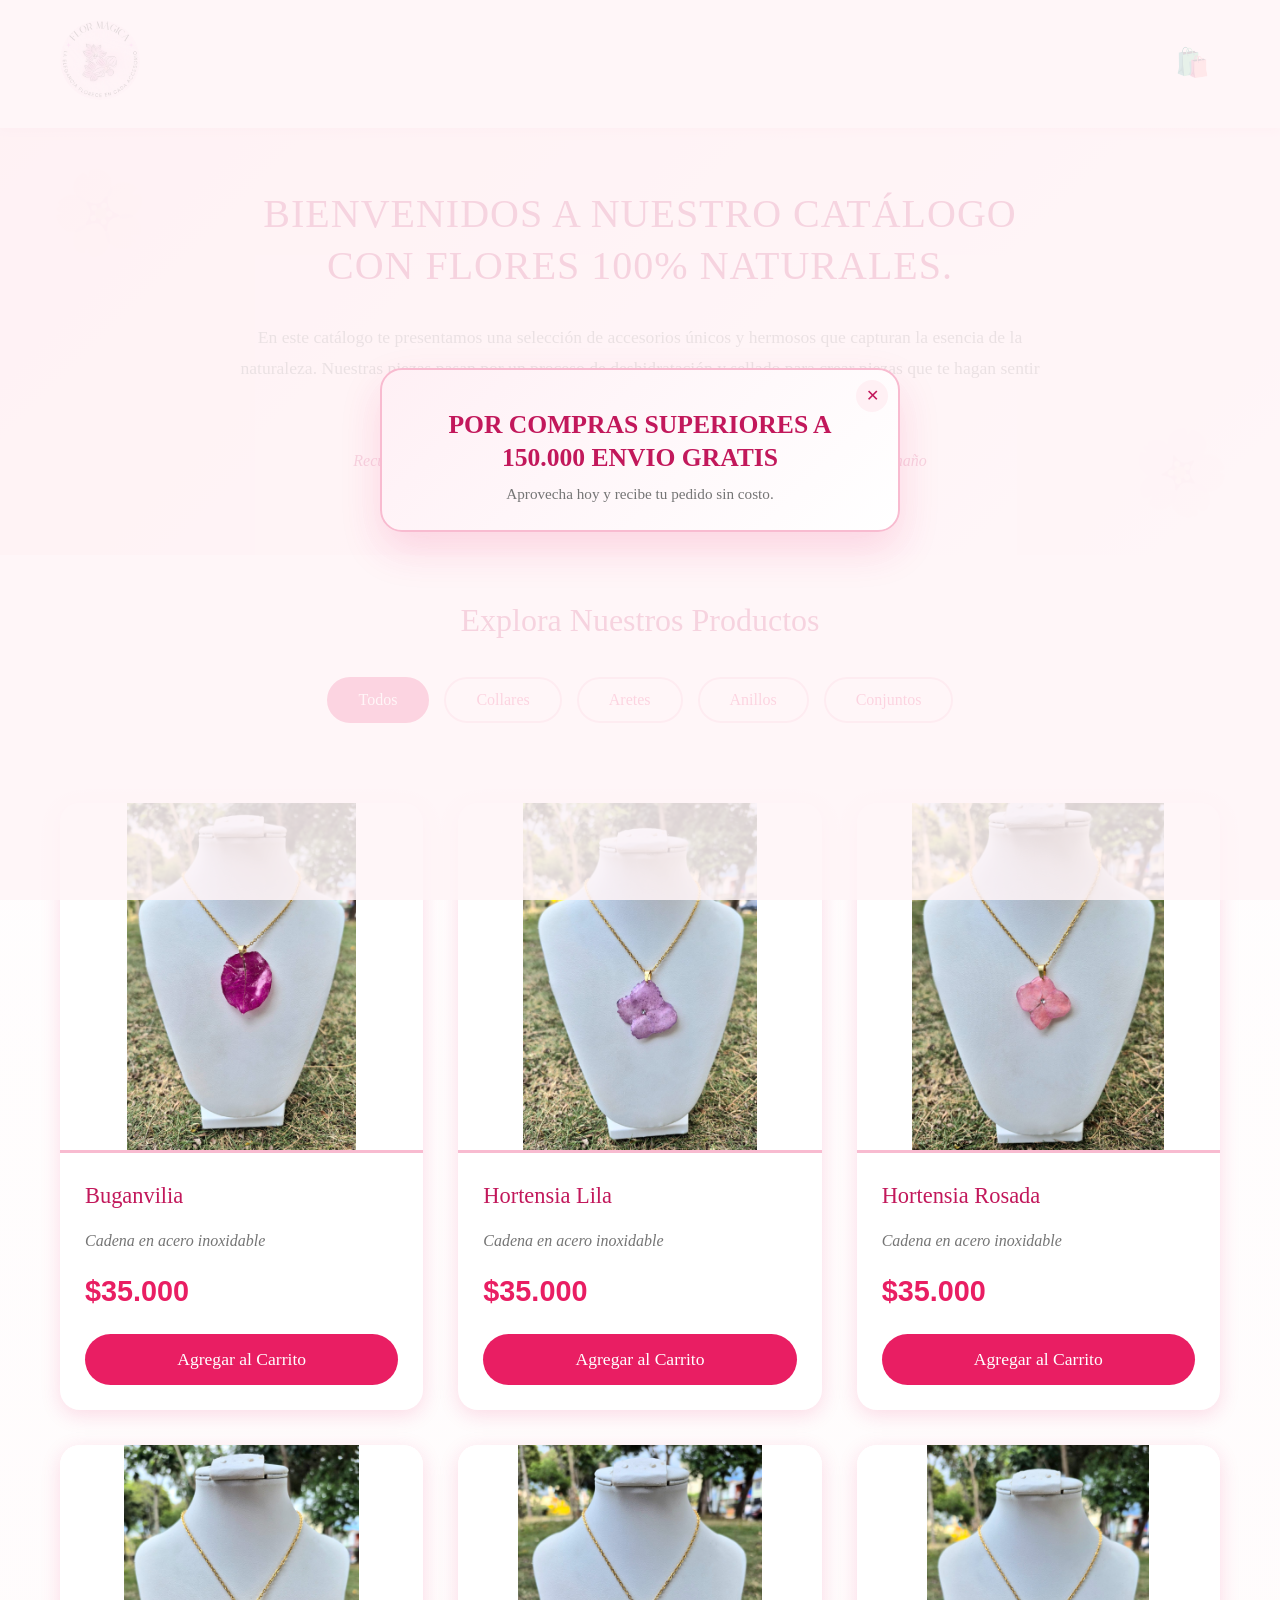
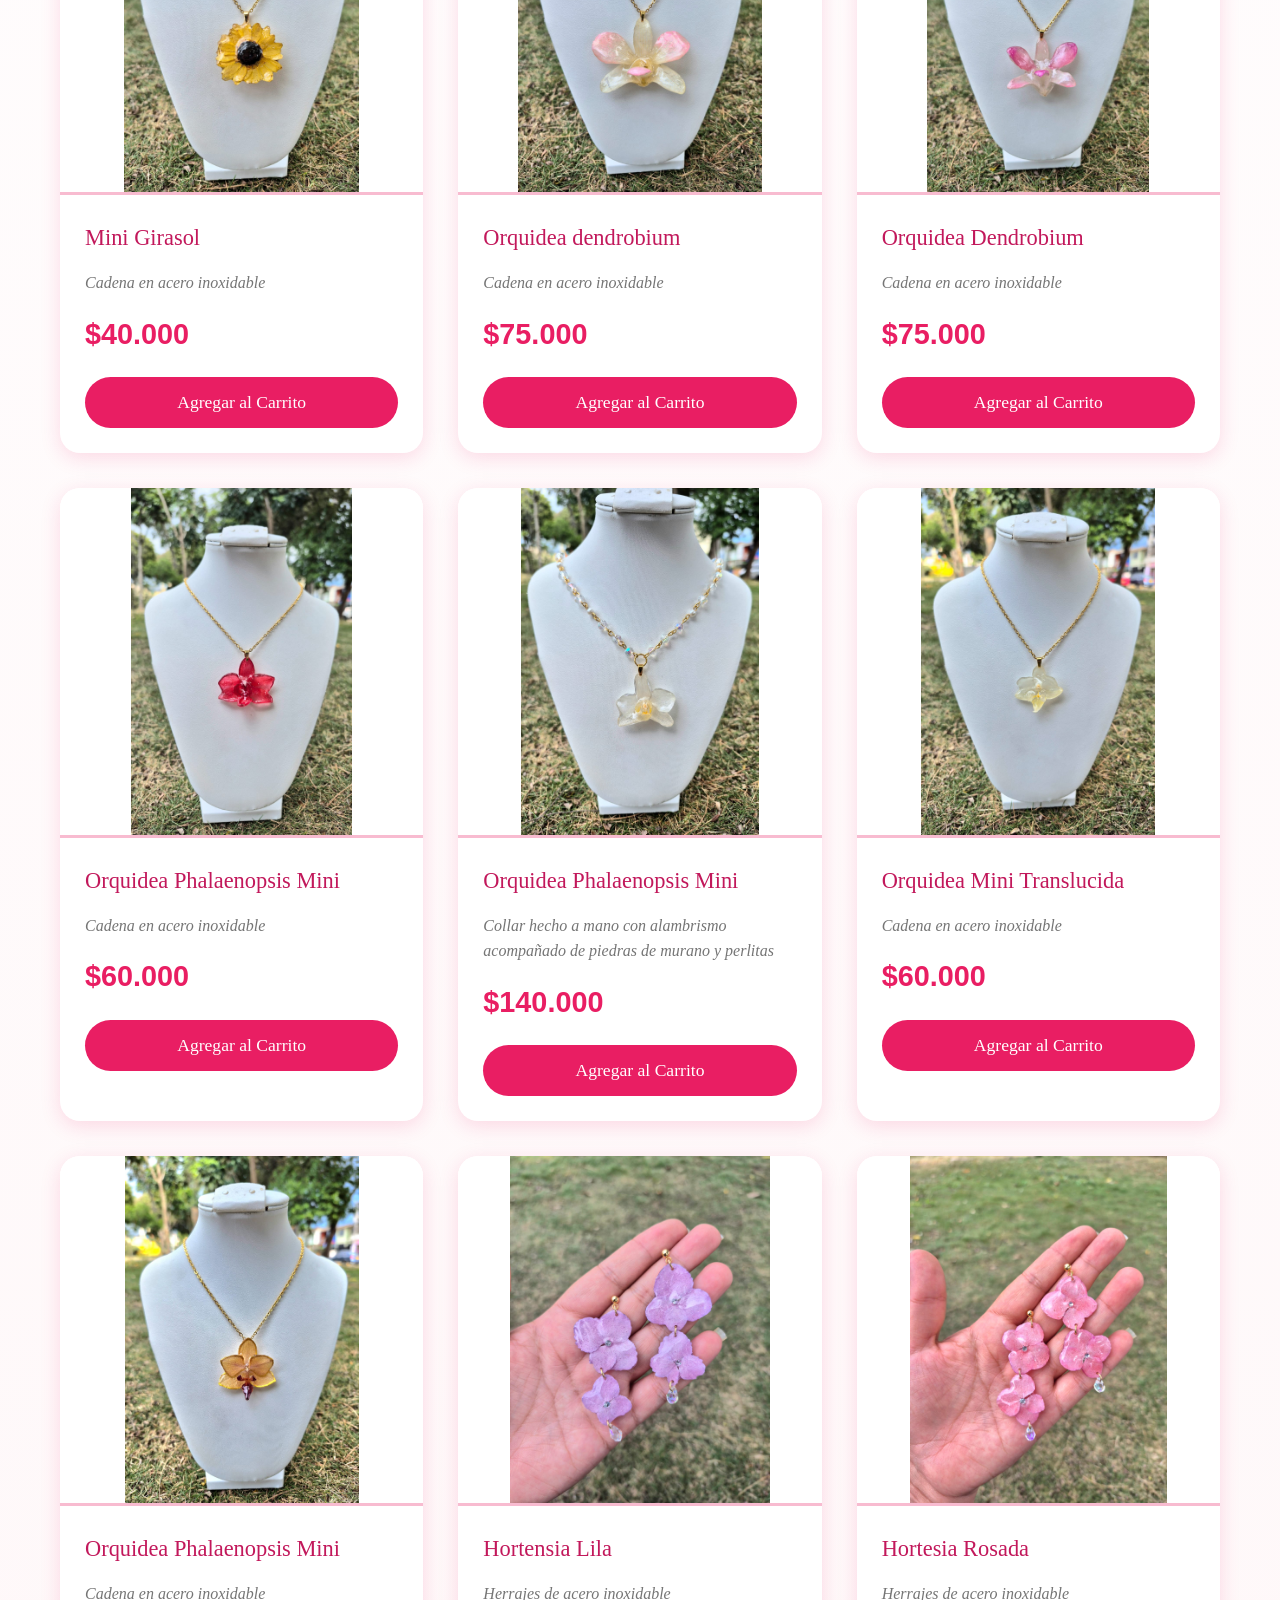
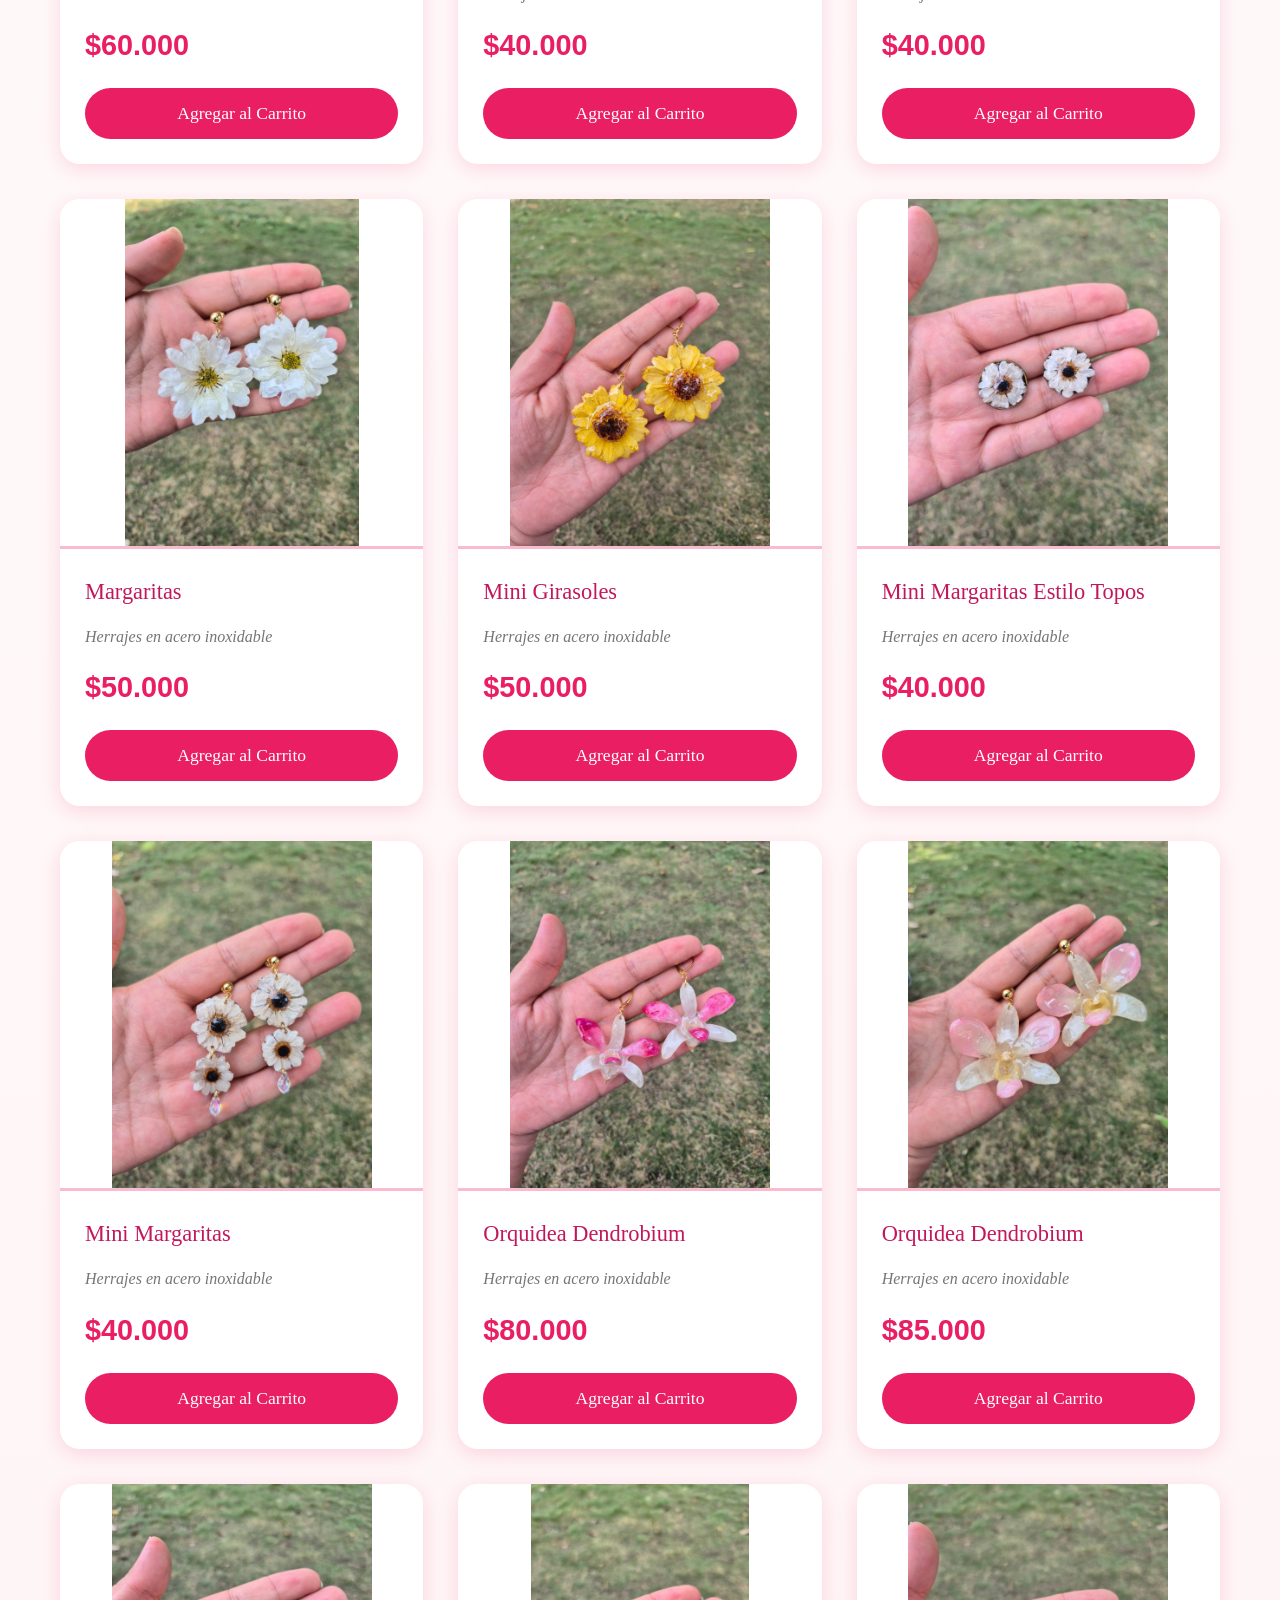
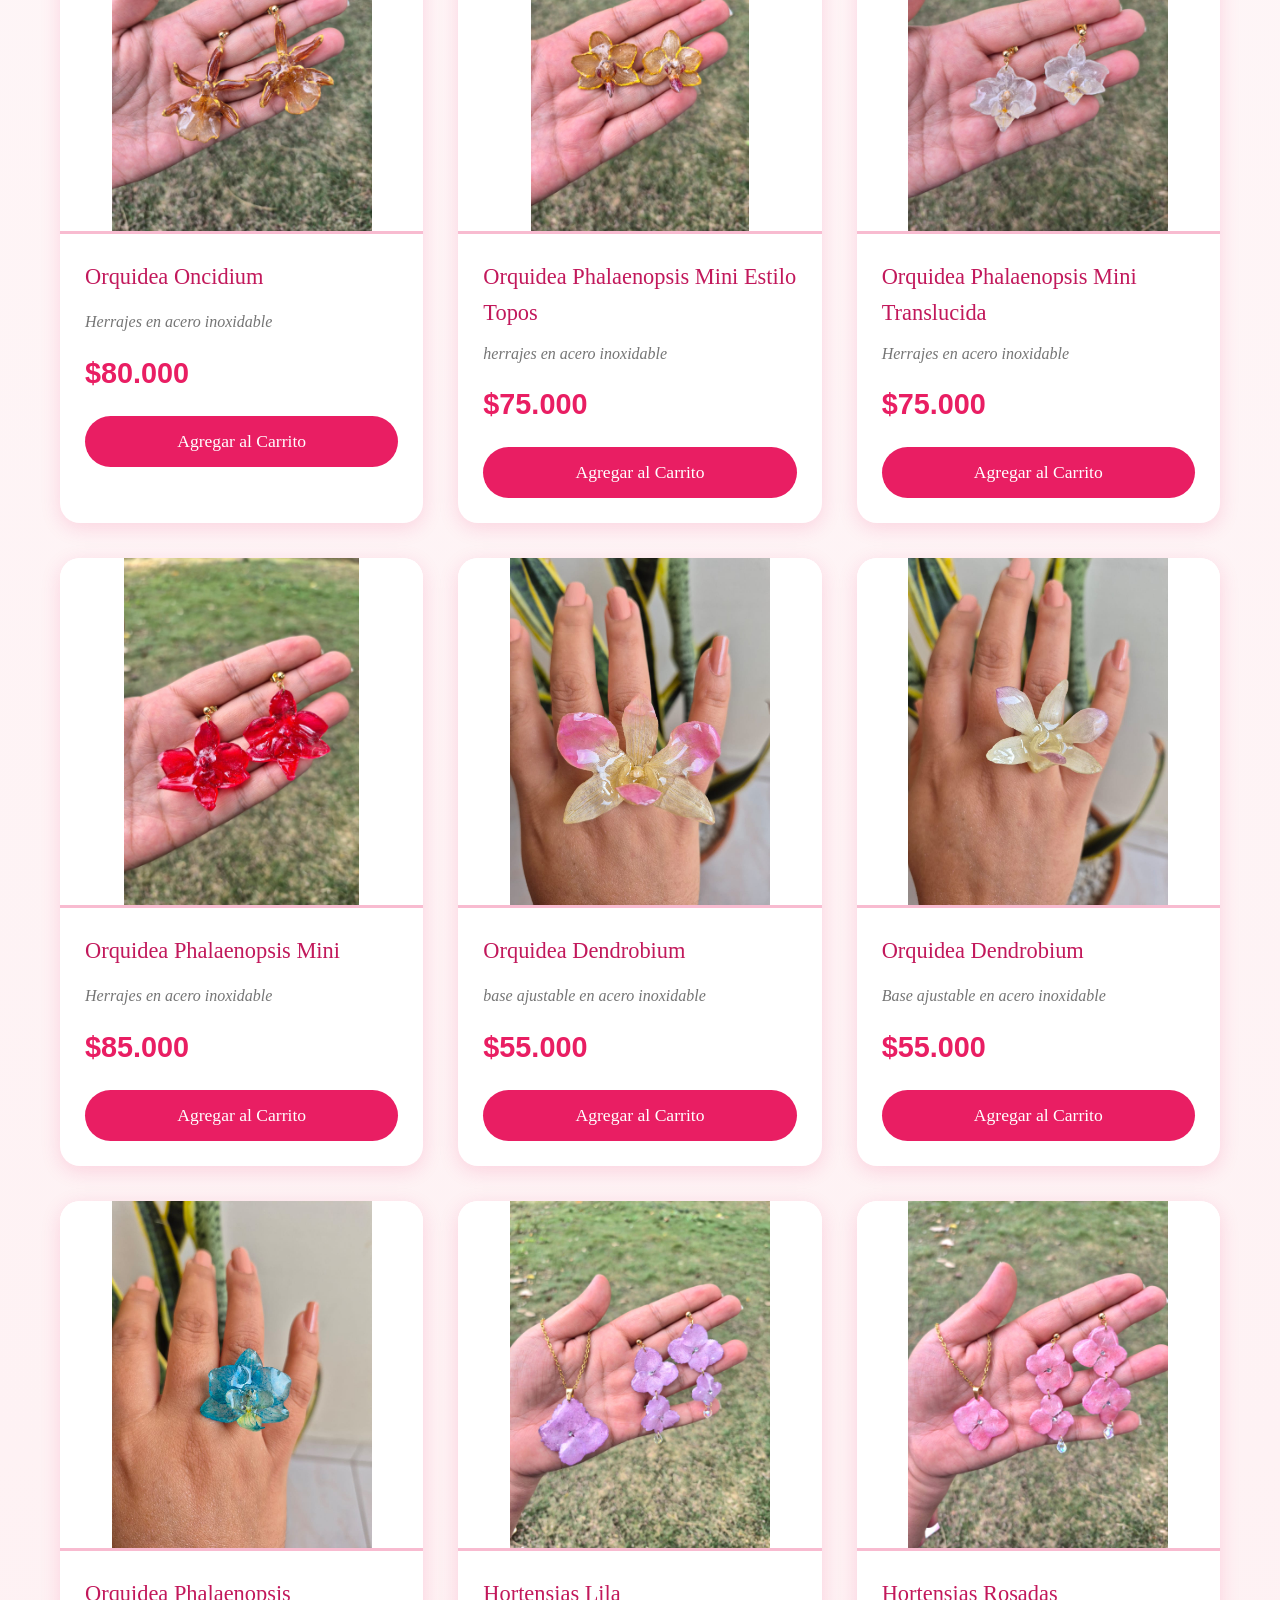
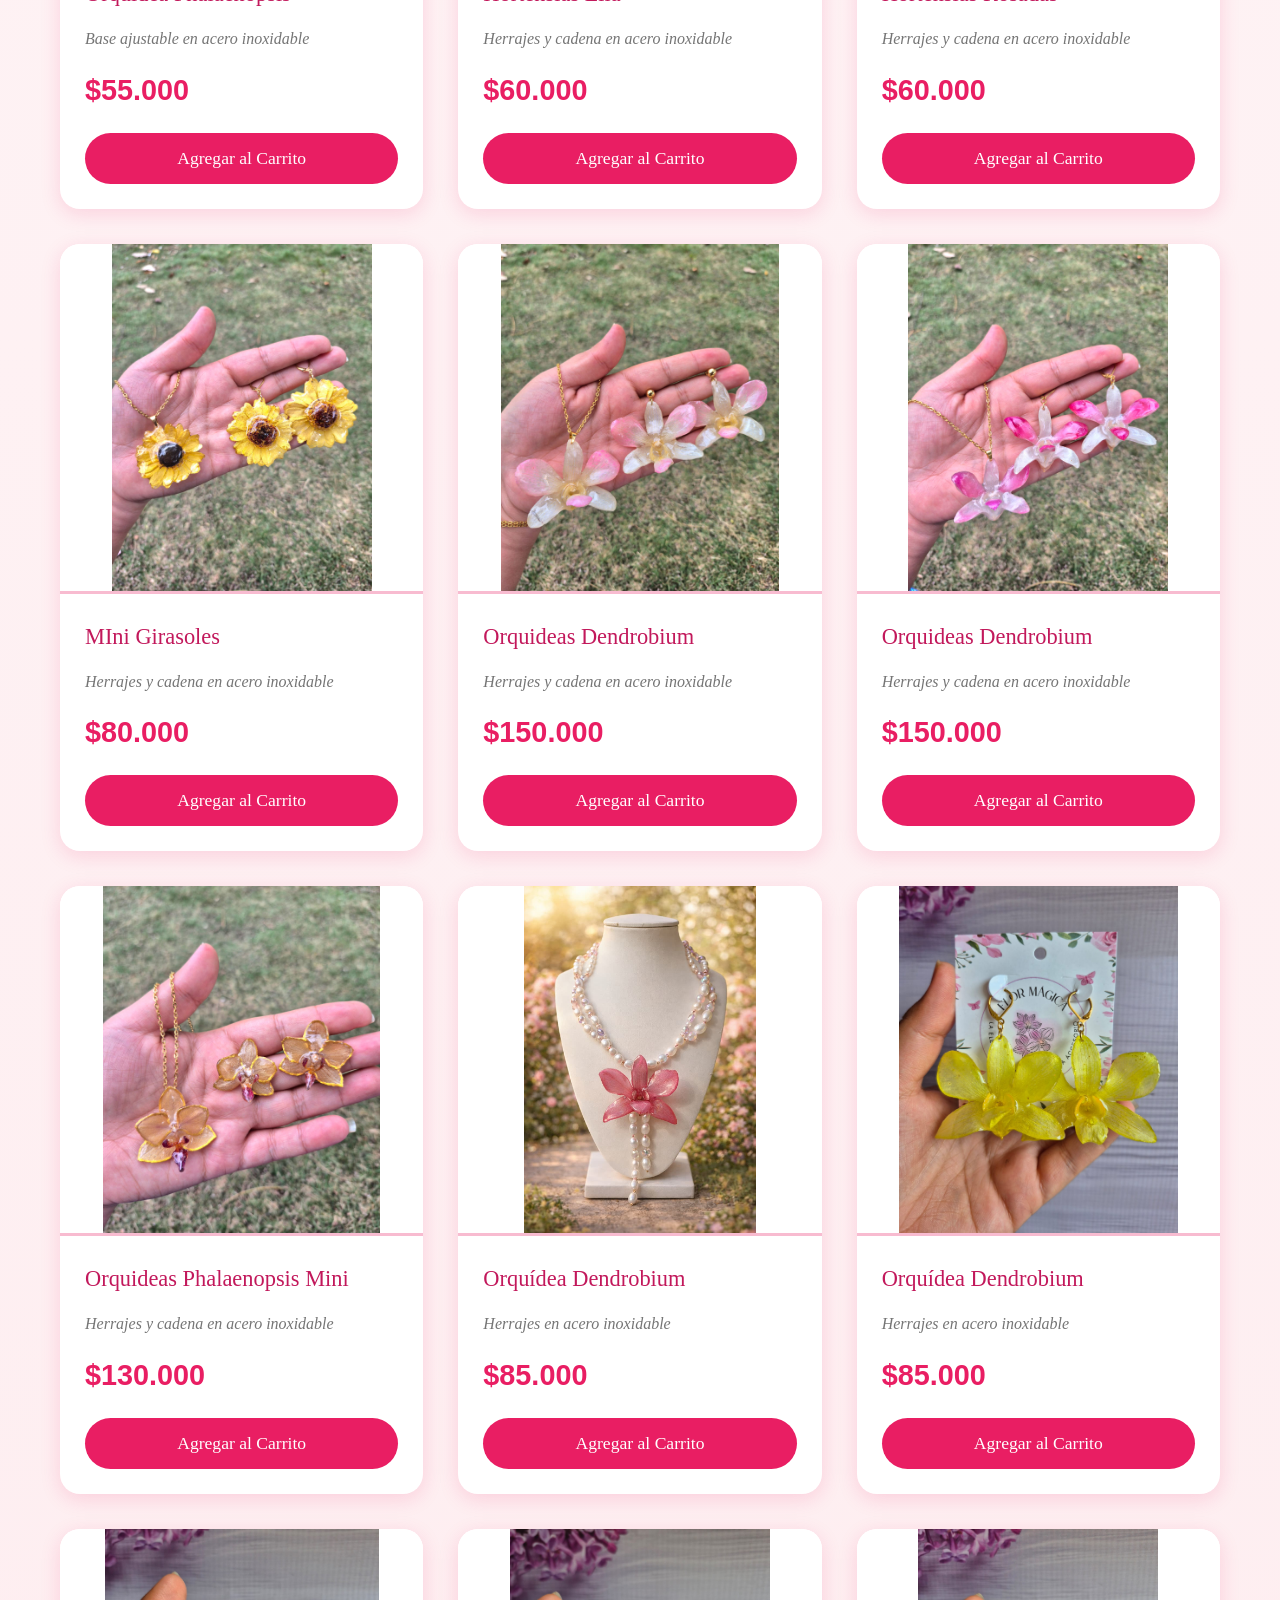
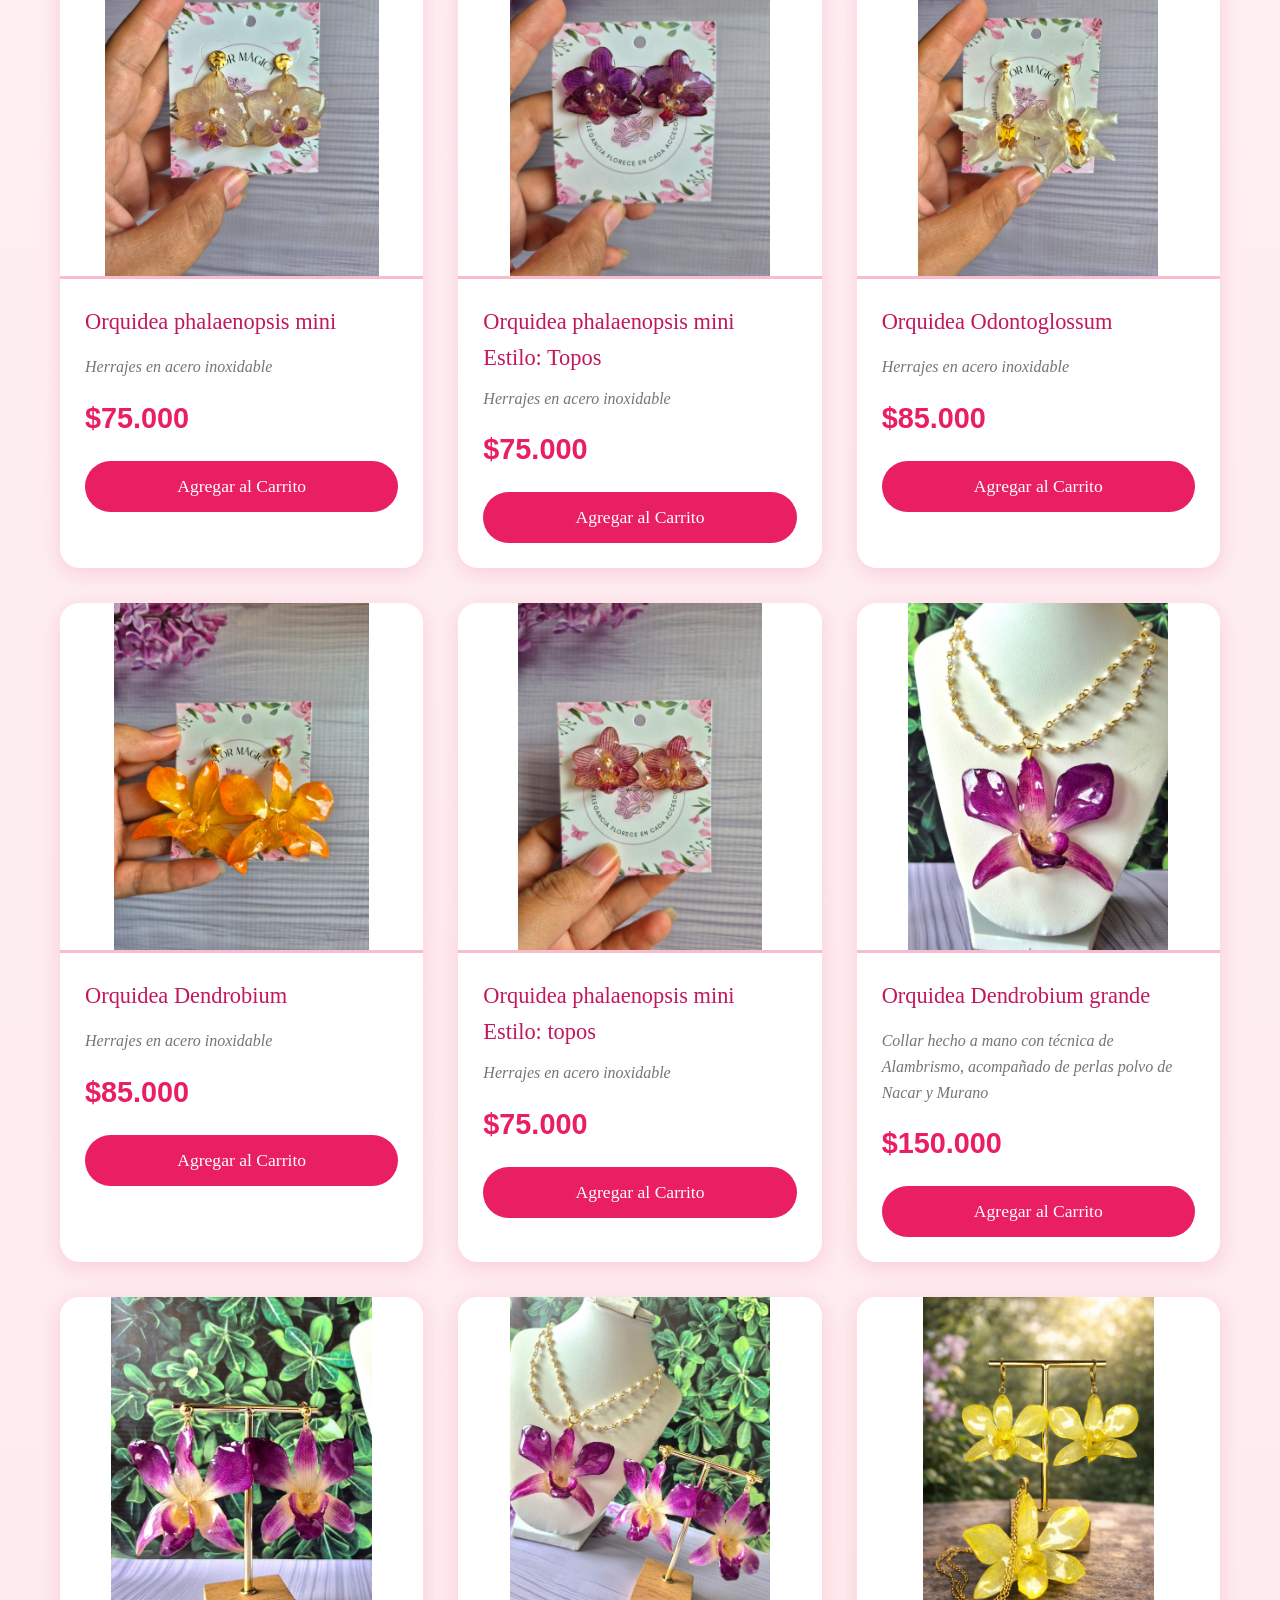
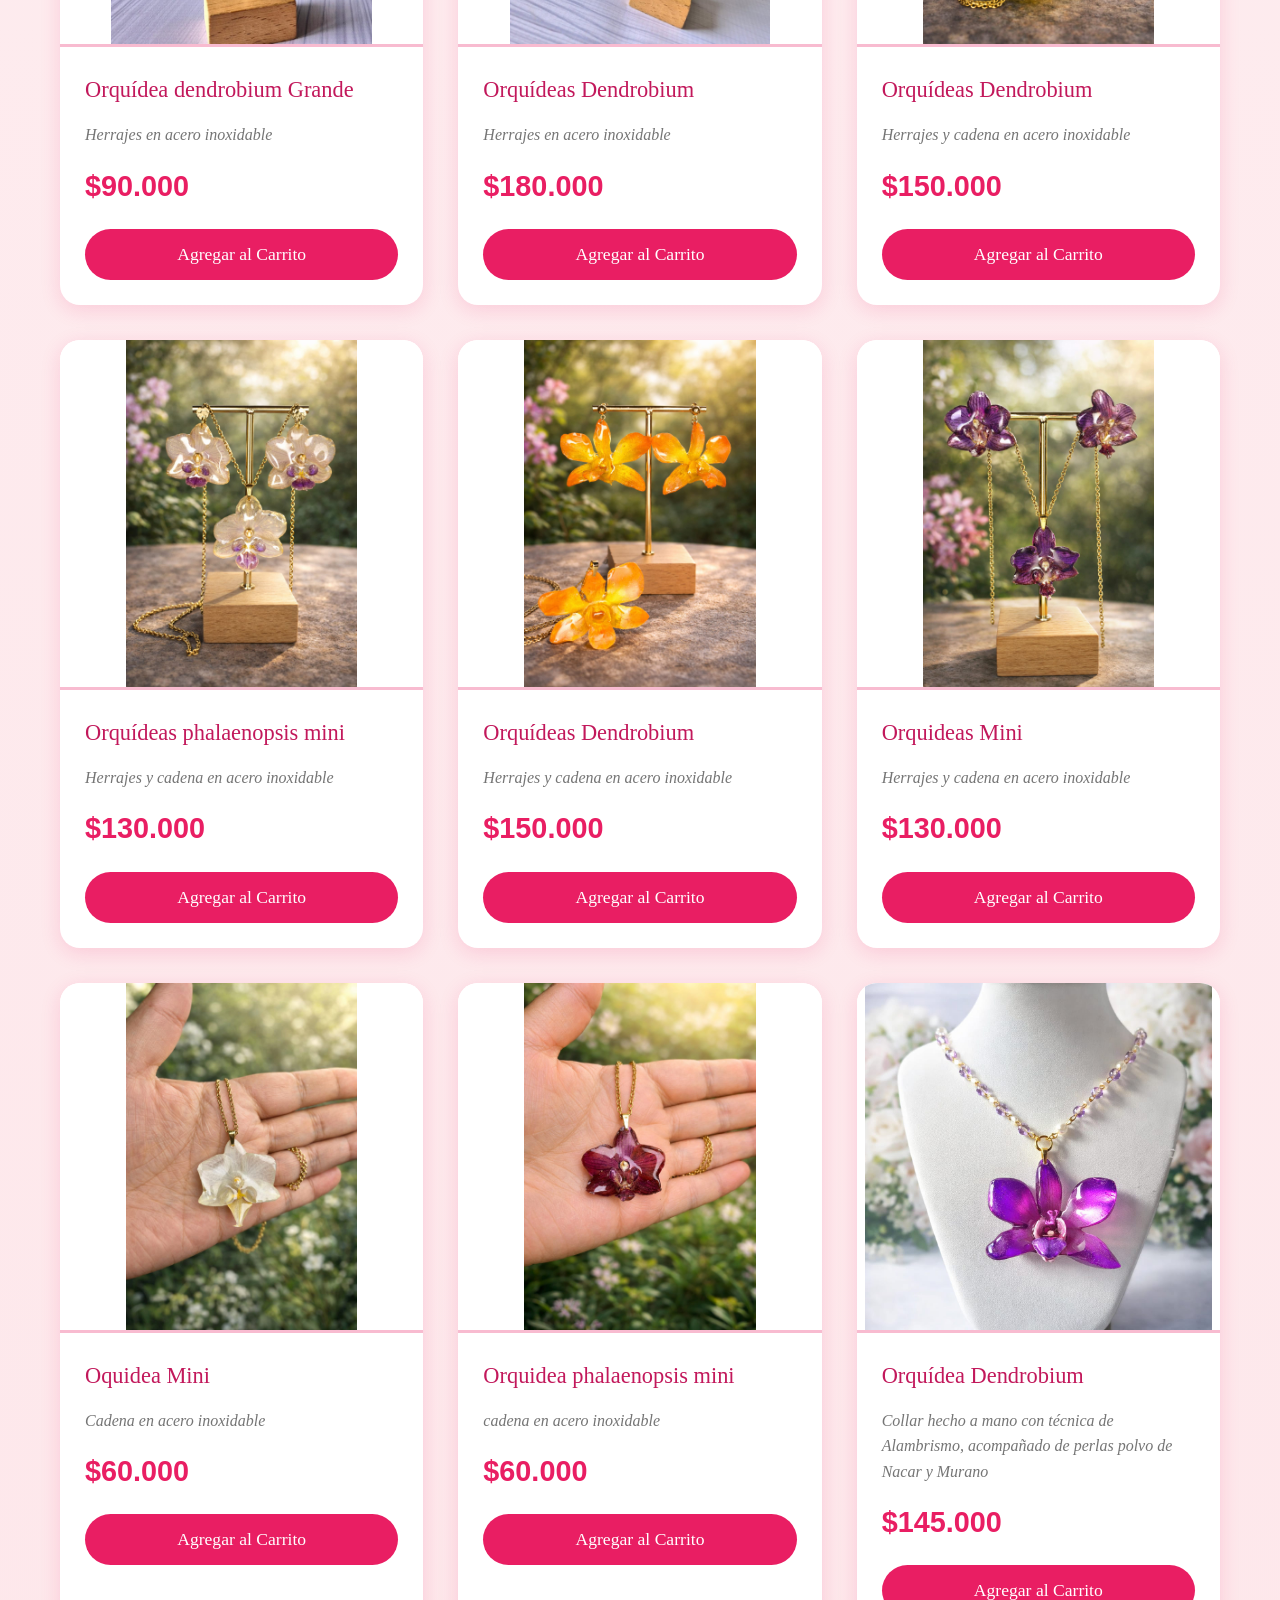
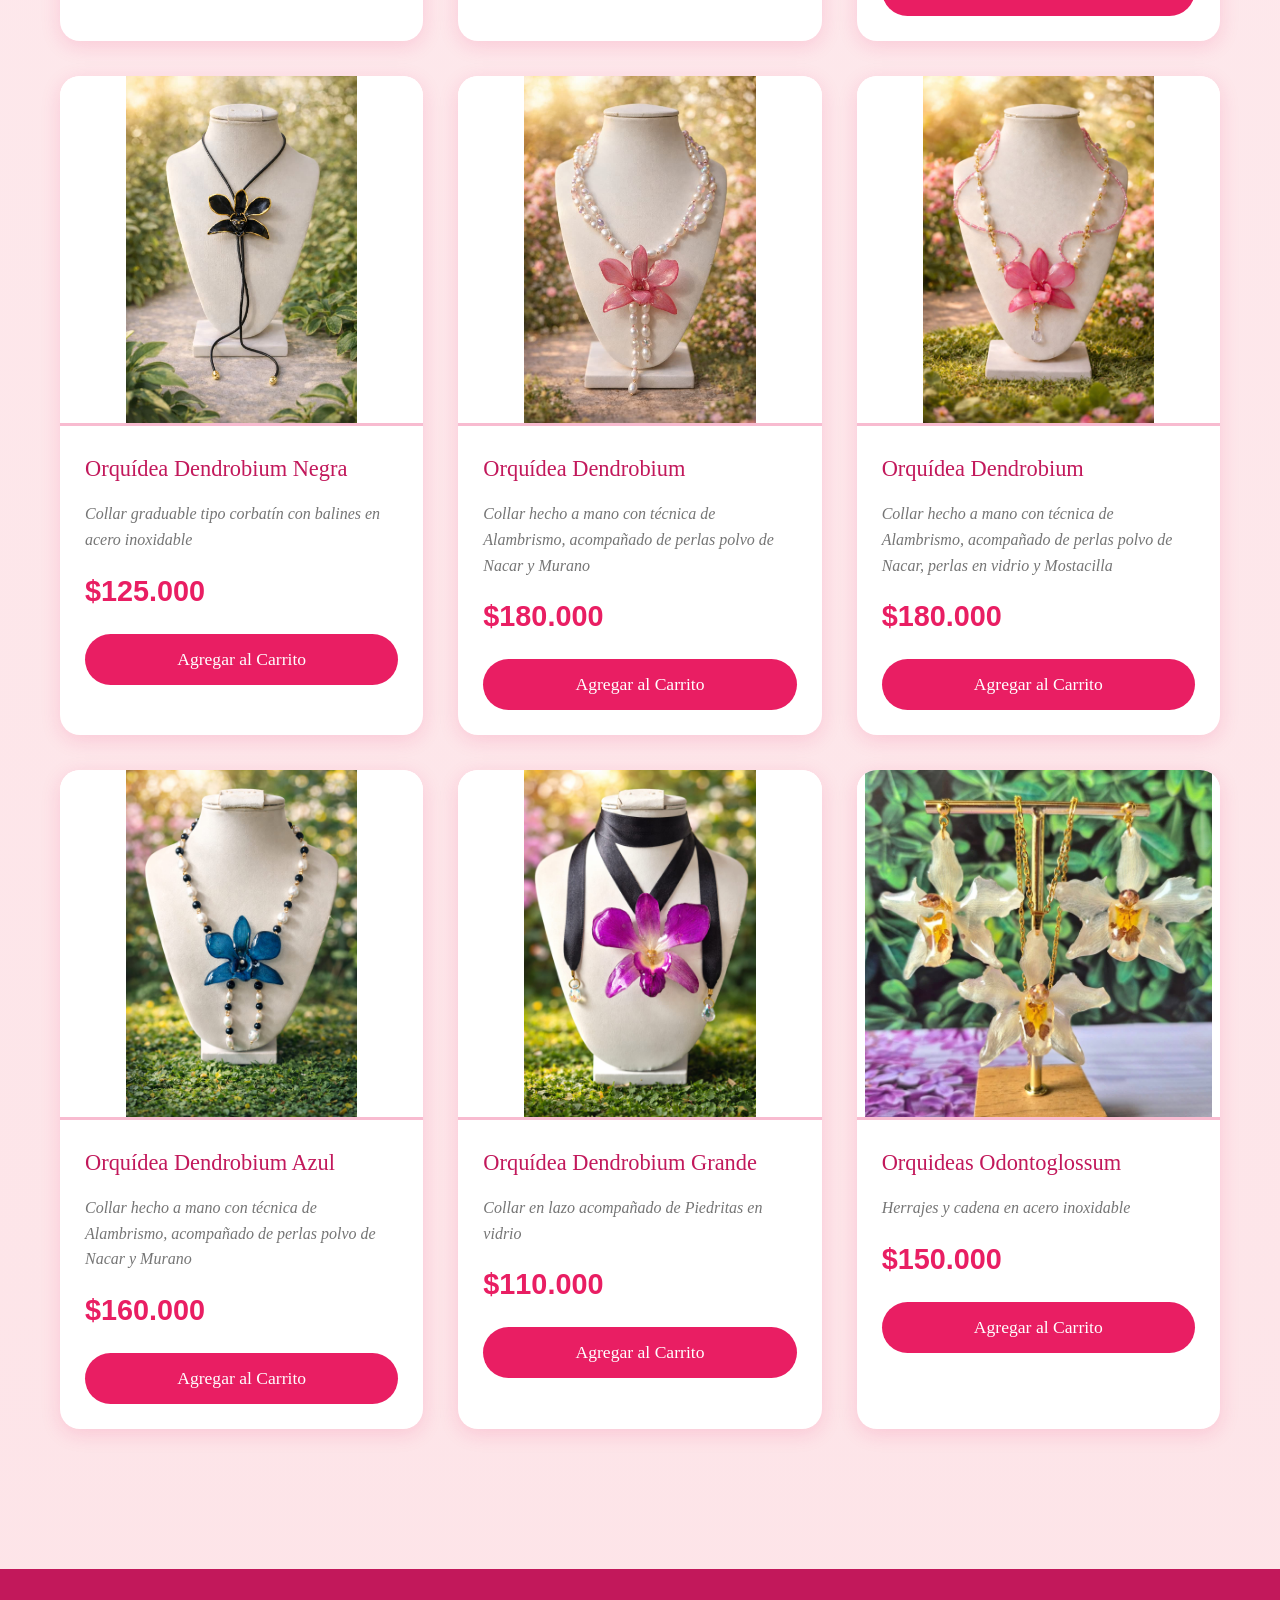
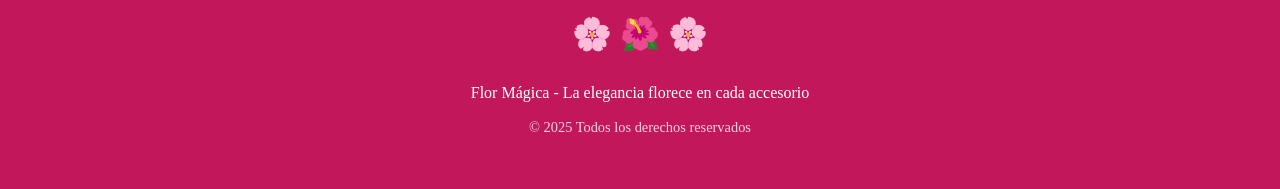
==== commit 828ad028: "actualizacion de catalogo" ====
--- a/index.html
+++ b/index.html
@@ -24,7 +24,7 @@
     <div class="promo-overlay" id="promoOverlay" aria-hidden="false">
       <div class="promo-card" role="dialog" aria-modal="true">
         <button class="promo-close" id="promoClose" type="button">✕</button>
-        <p class="promo-eyebrow">Oferta especial</p>
+
         <h2>POR COMPRAS SUPERIORES A 150.000 ENVIO GRATIS</h2>
         <p class="promo-subtitle">
           Aprovecha hoy y recibe tu pedido sin costo.
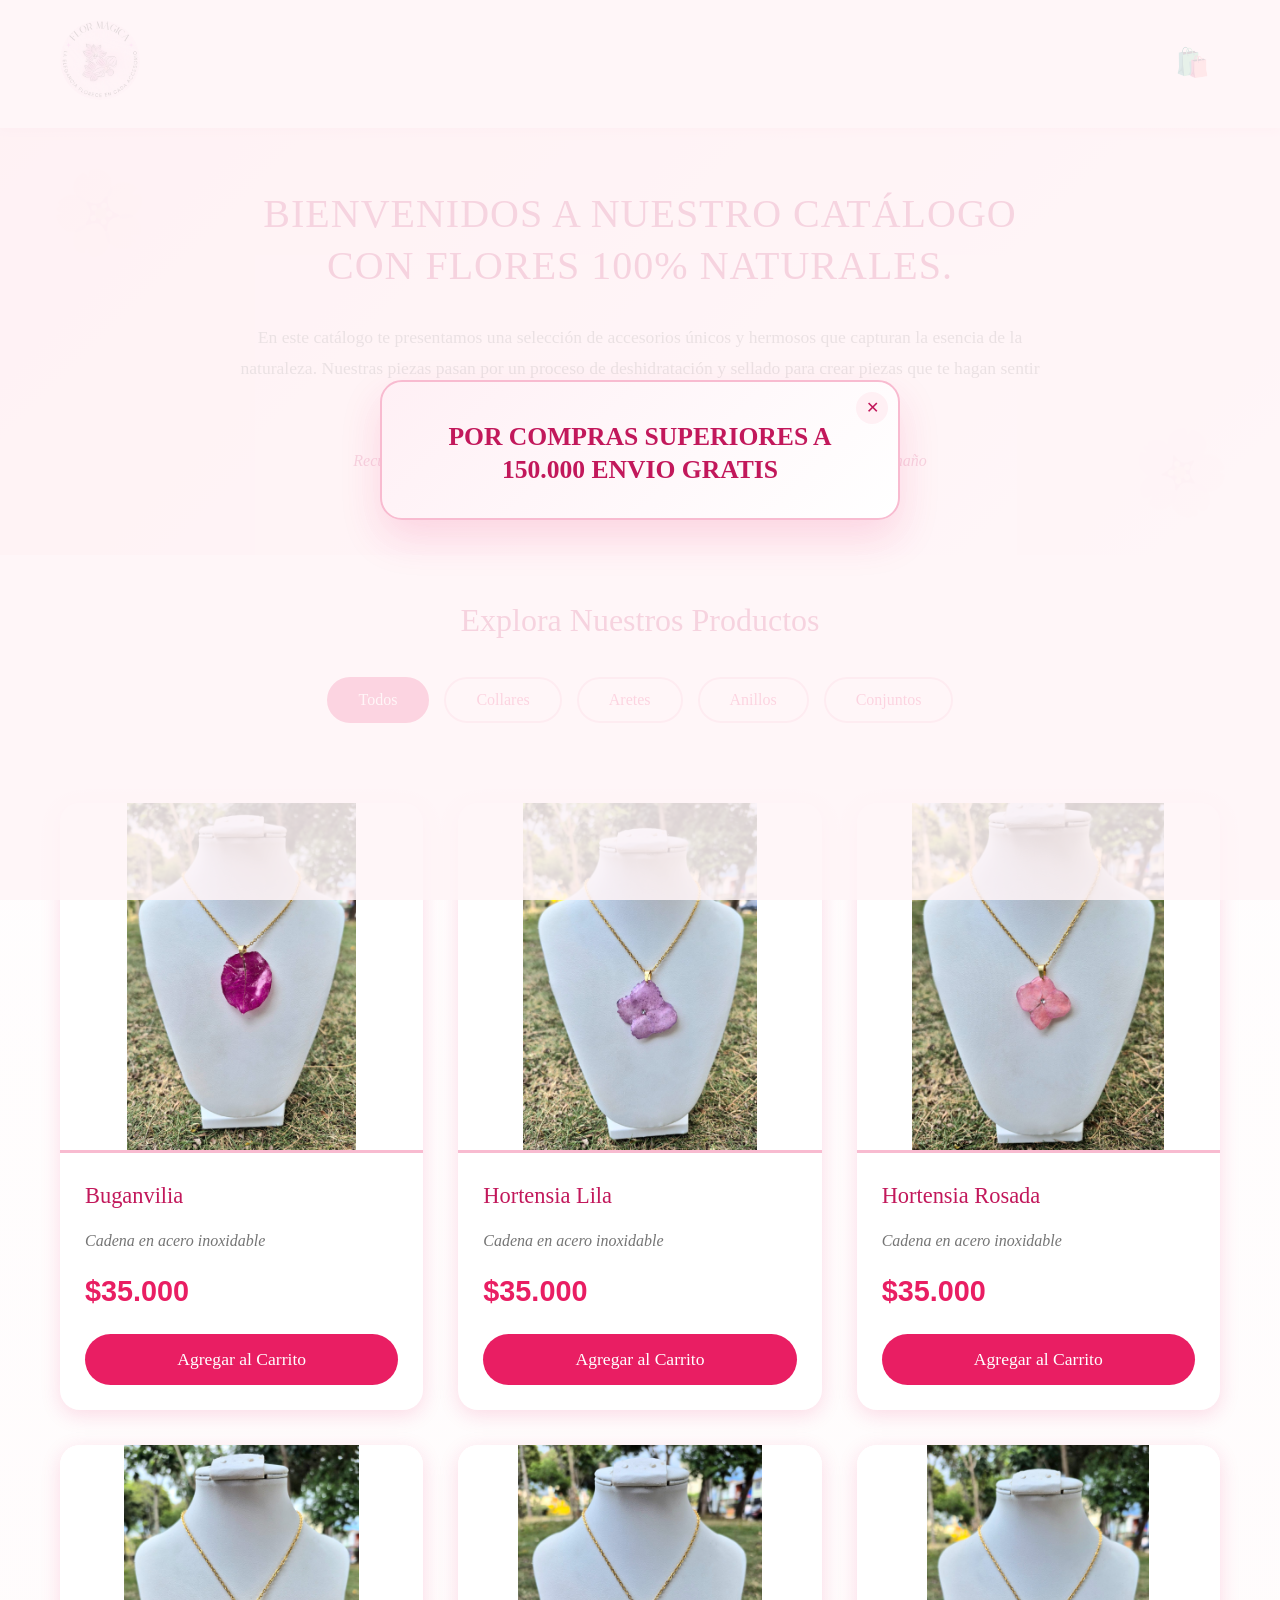
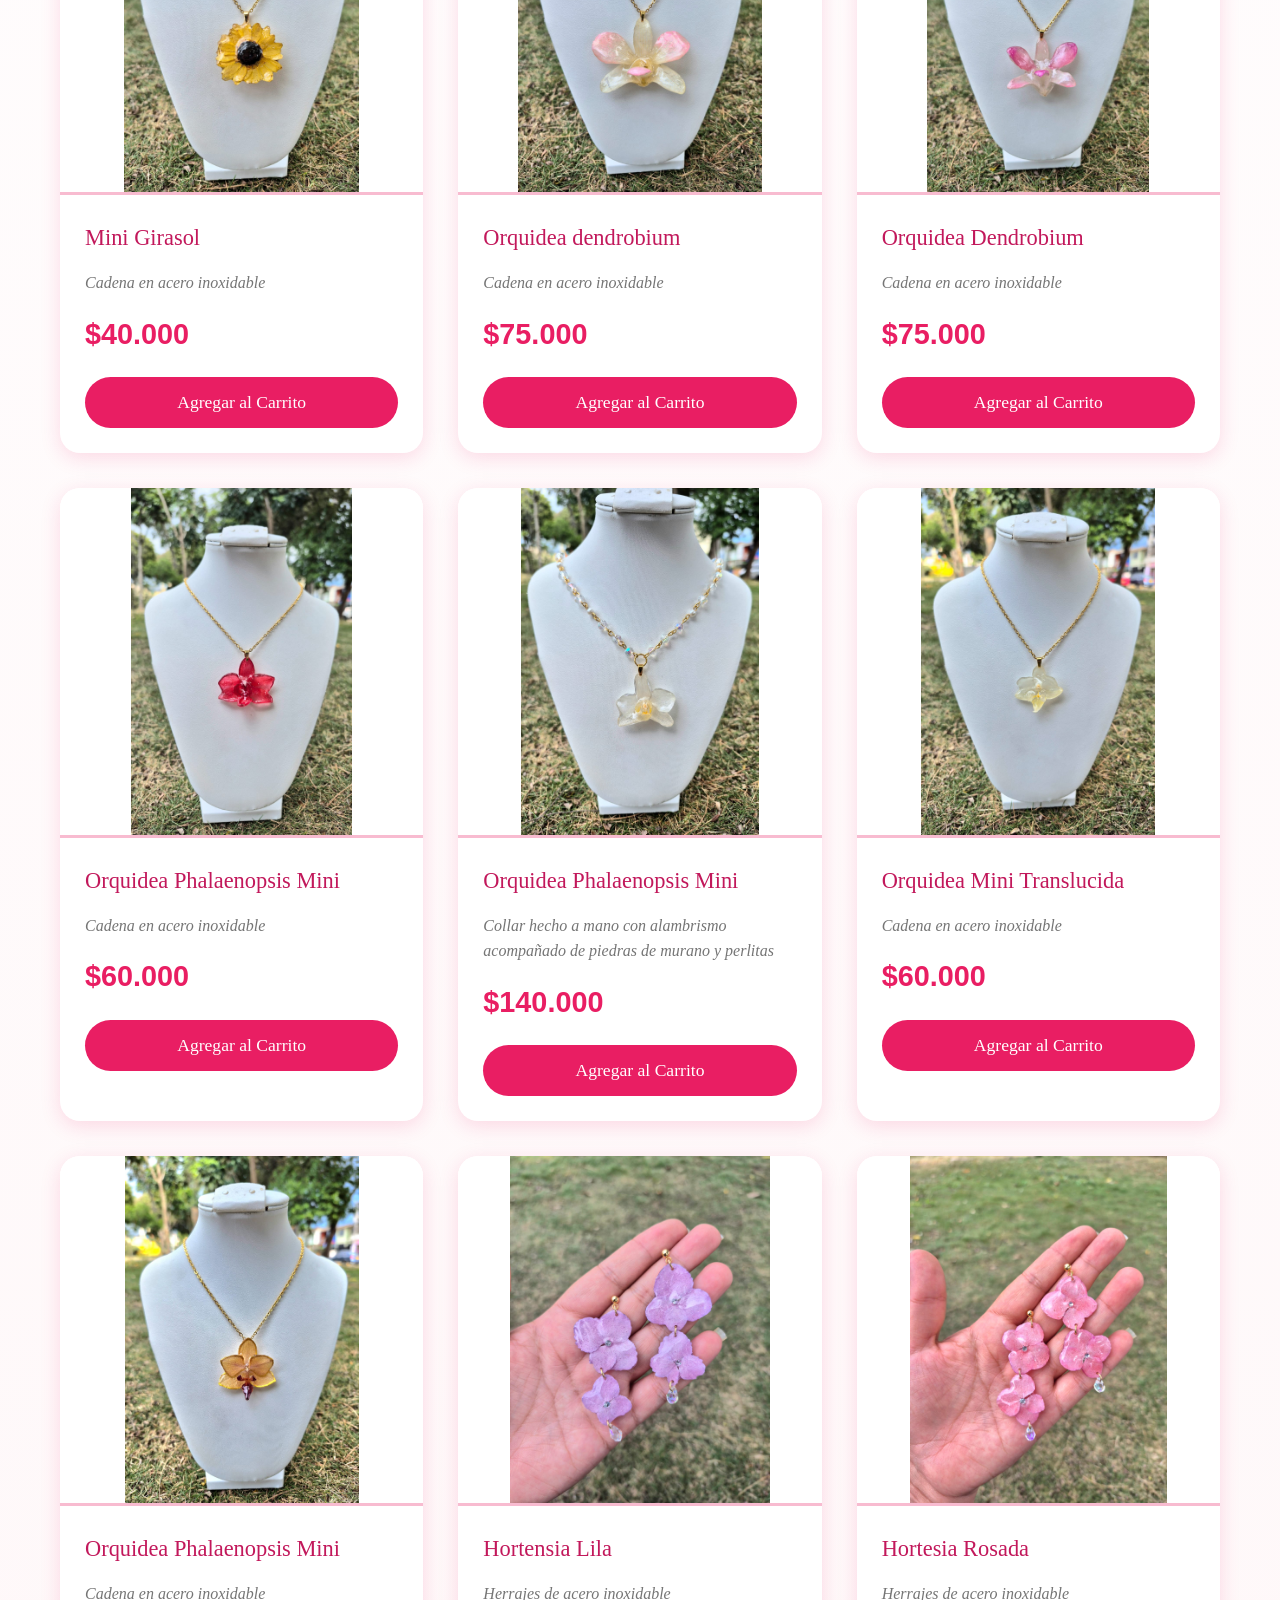
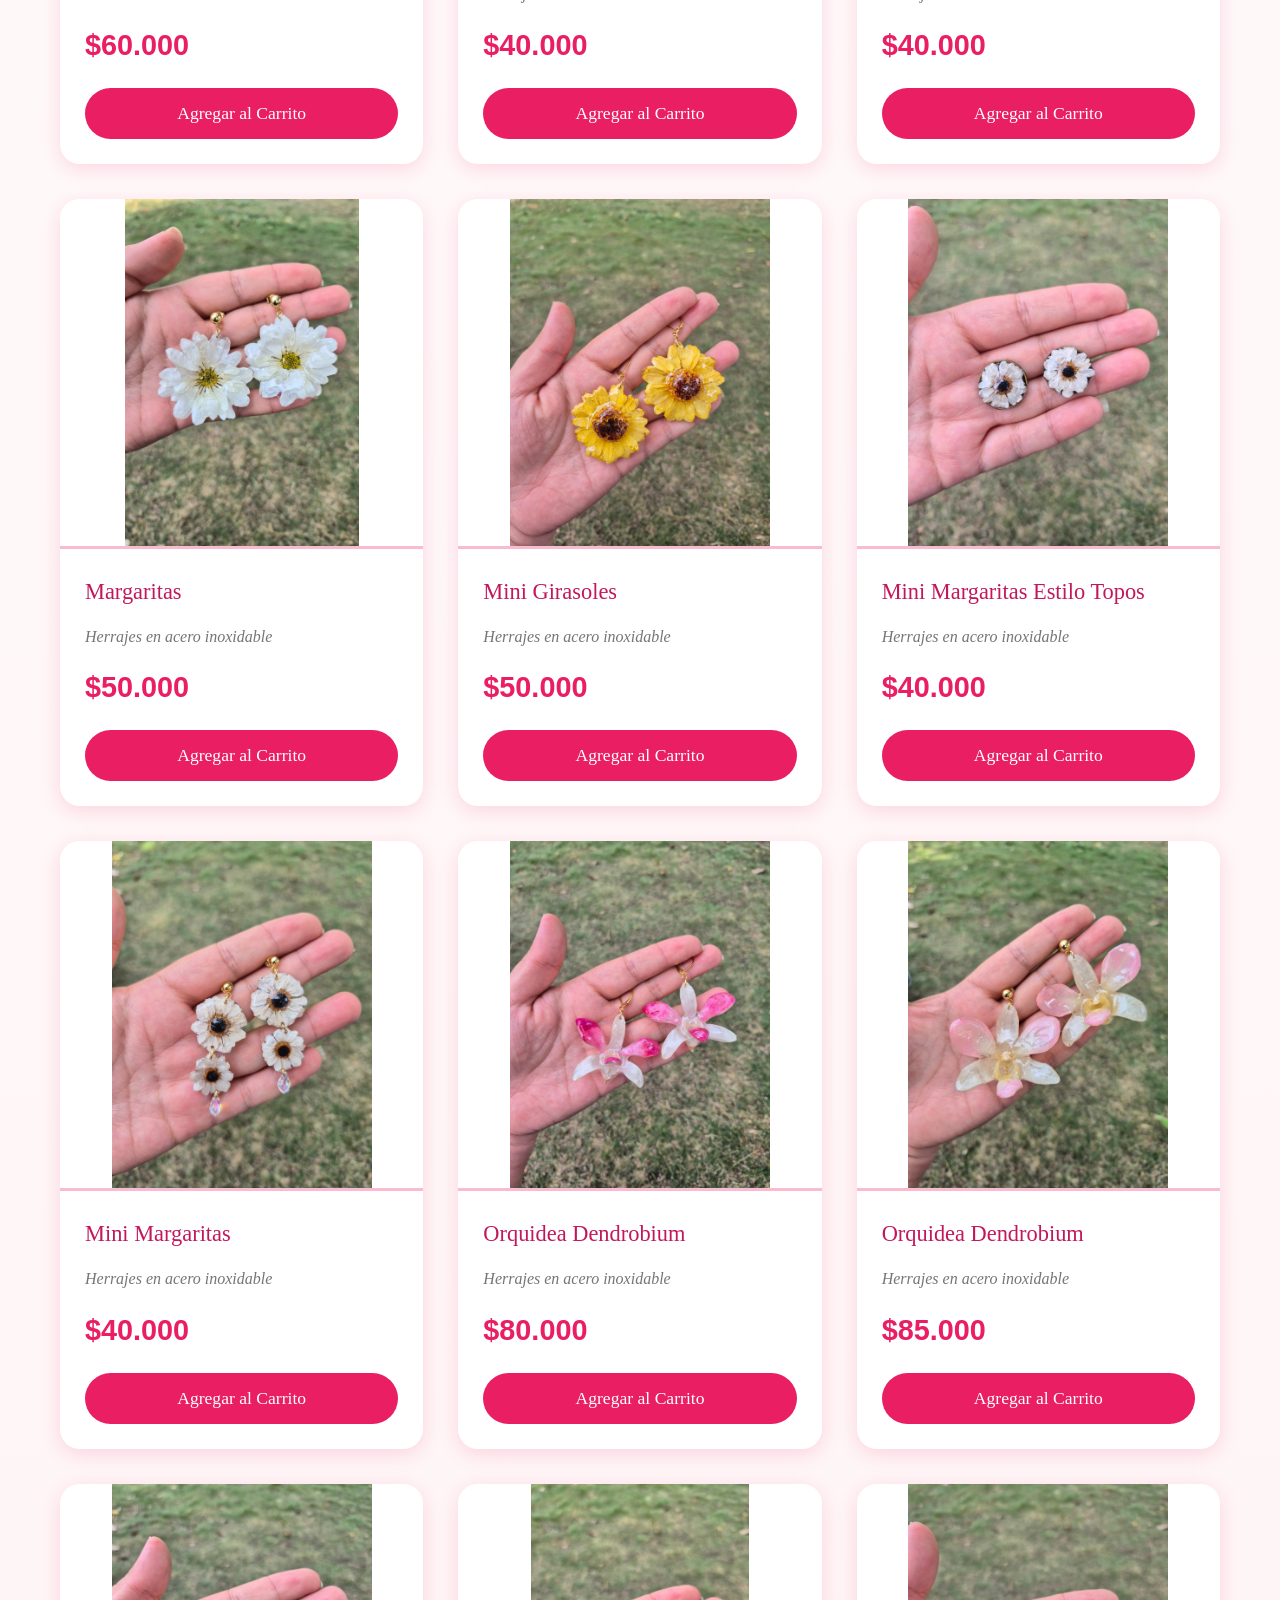
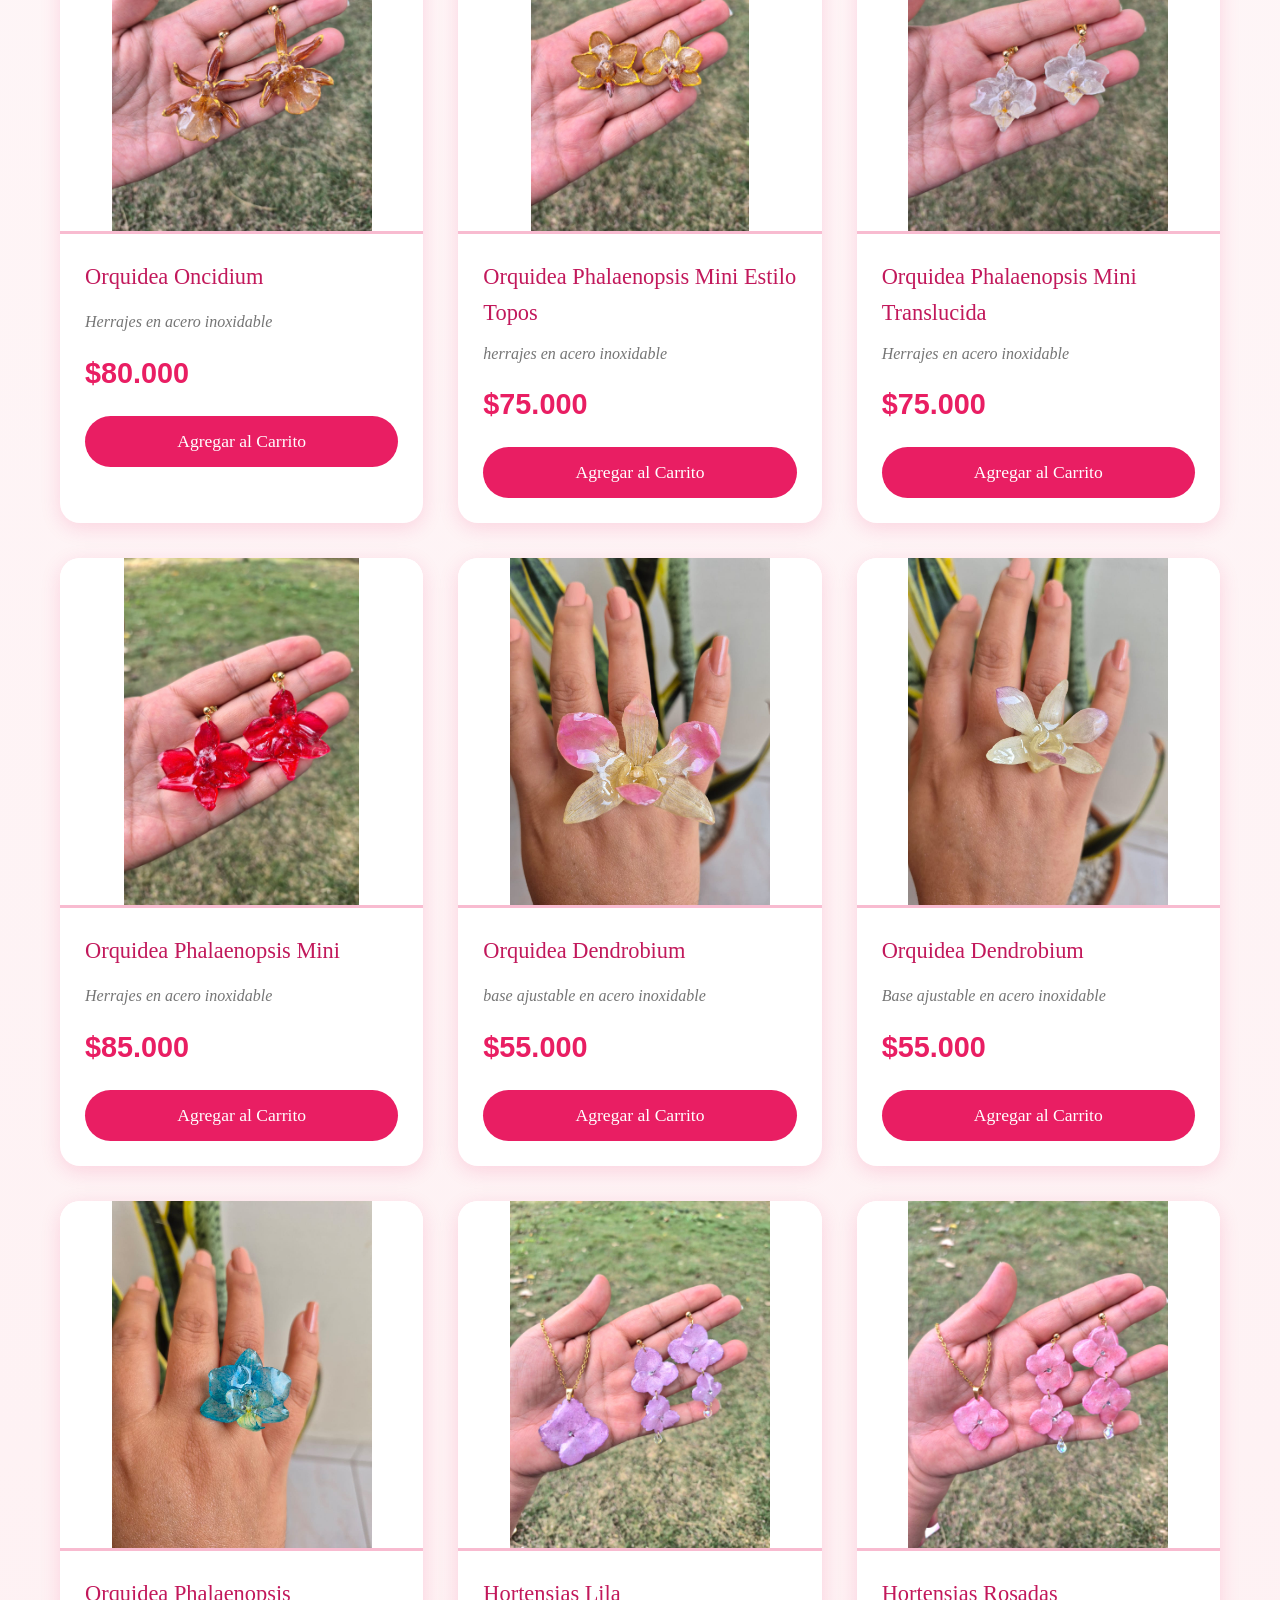
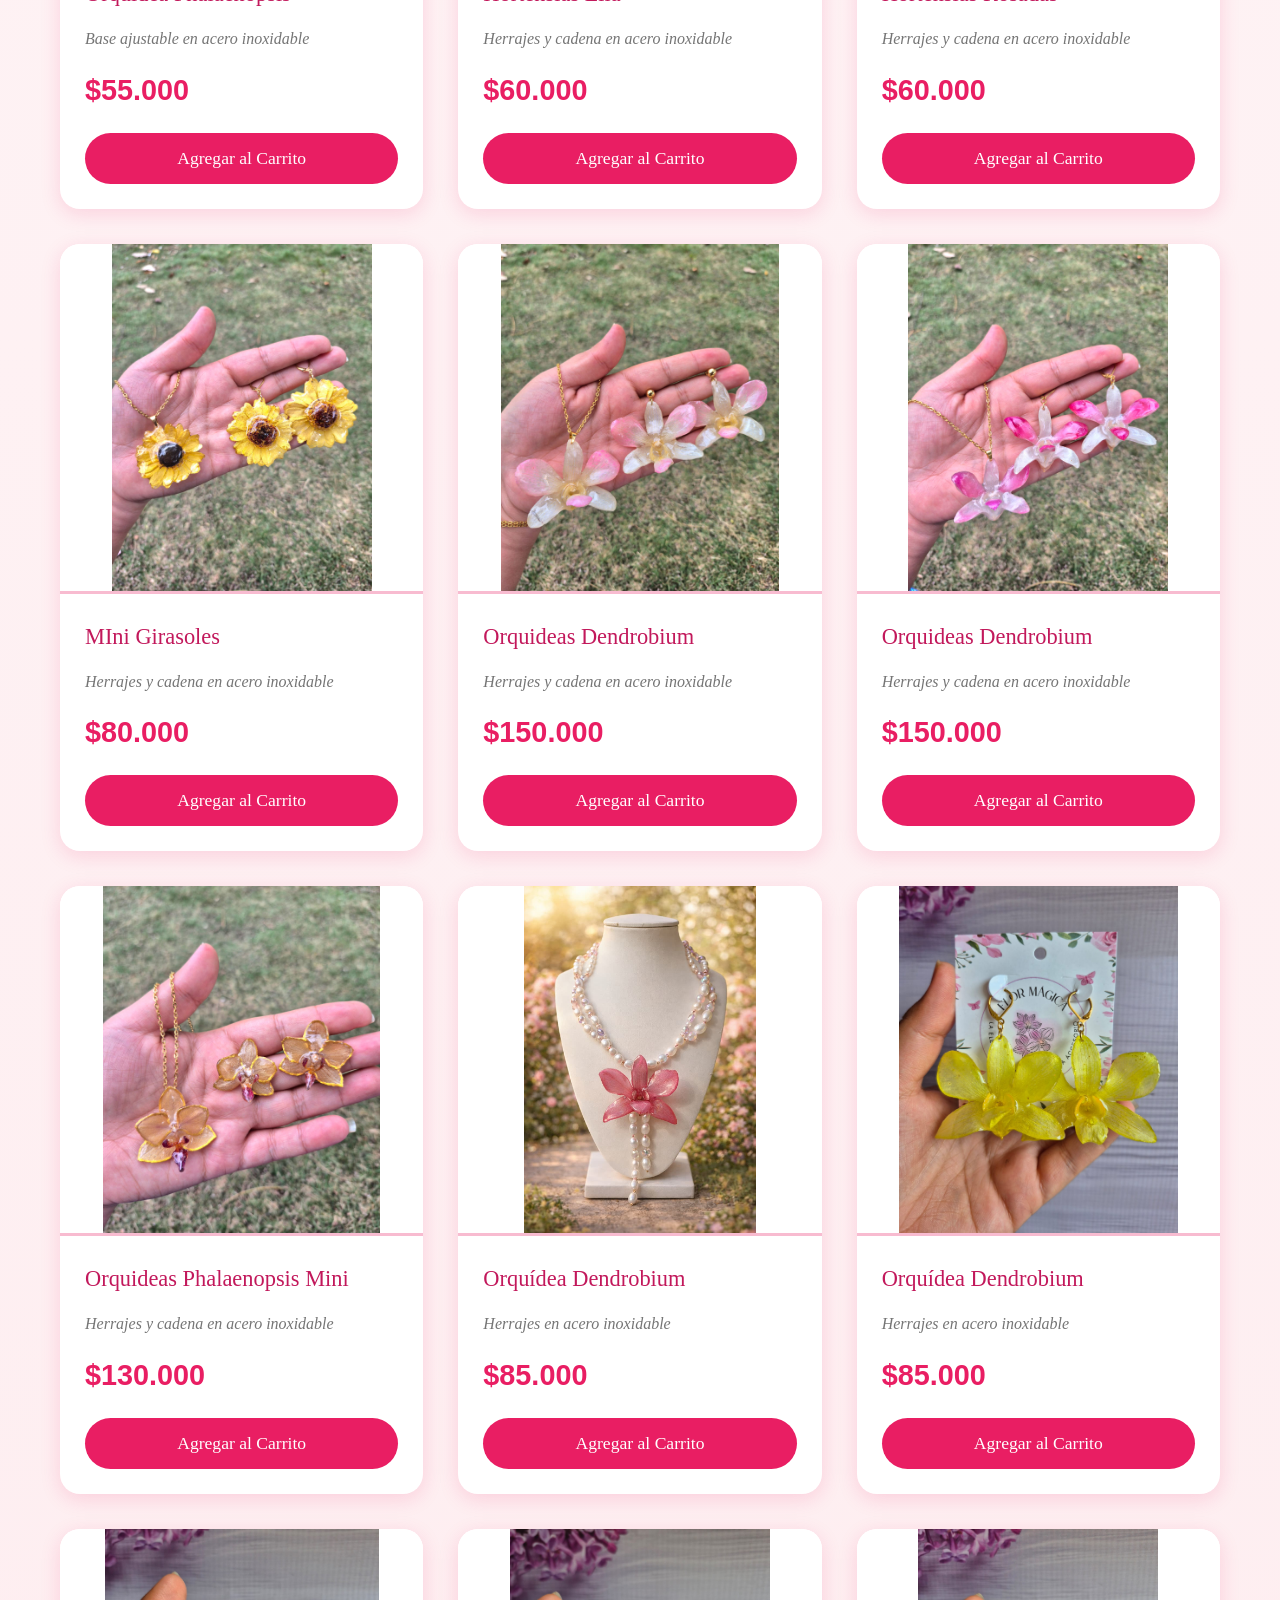
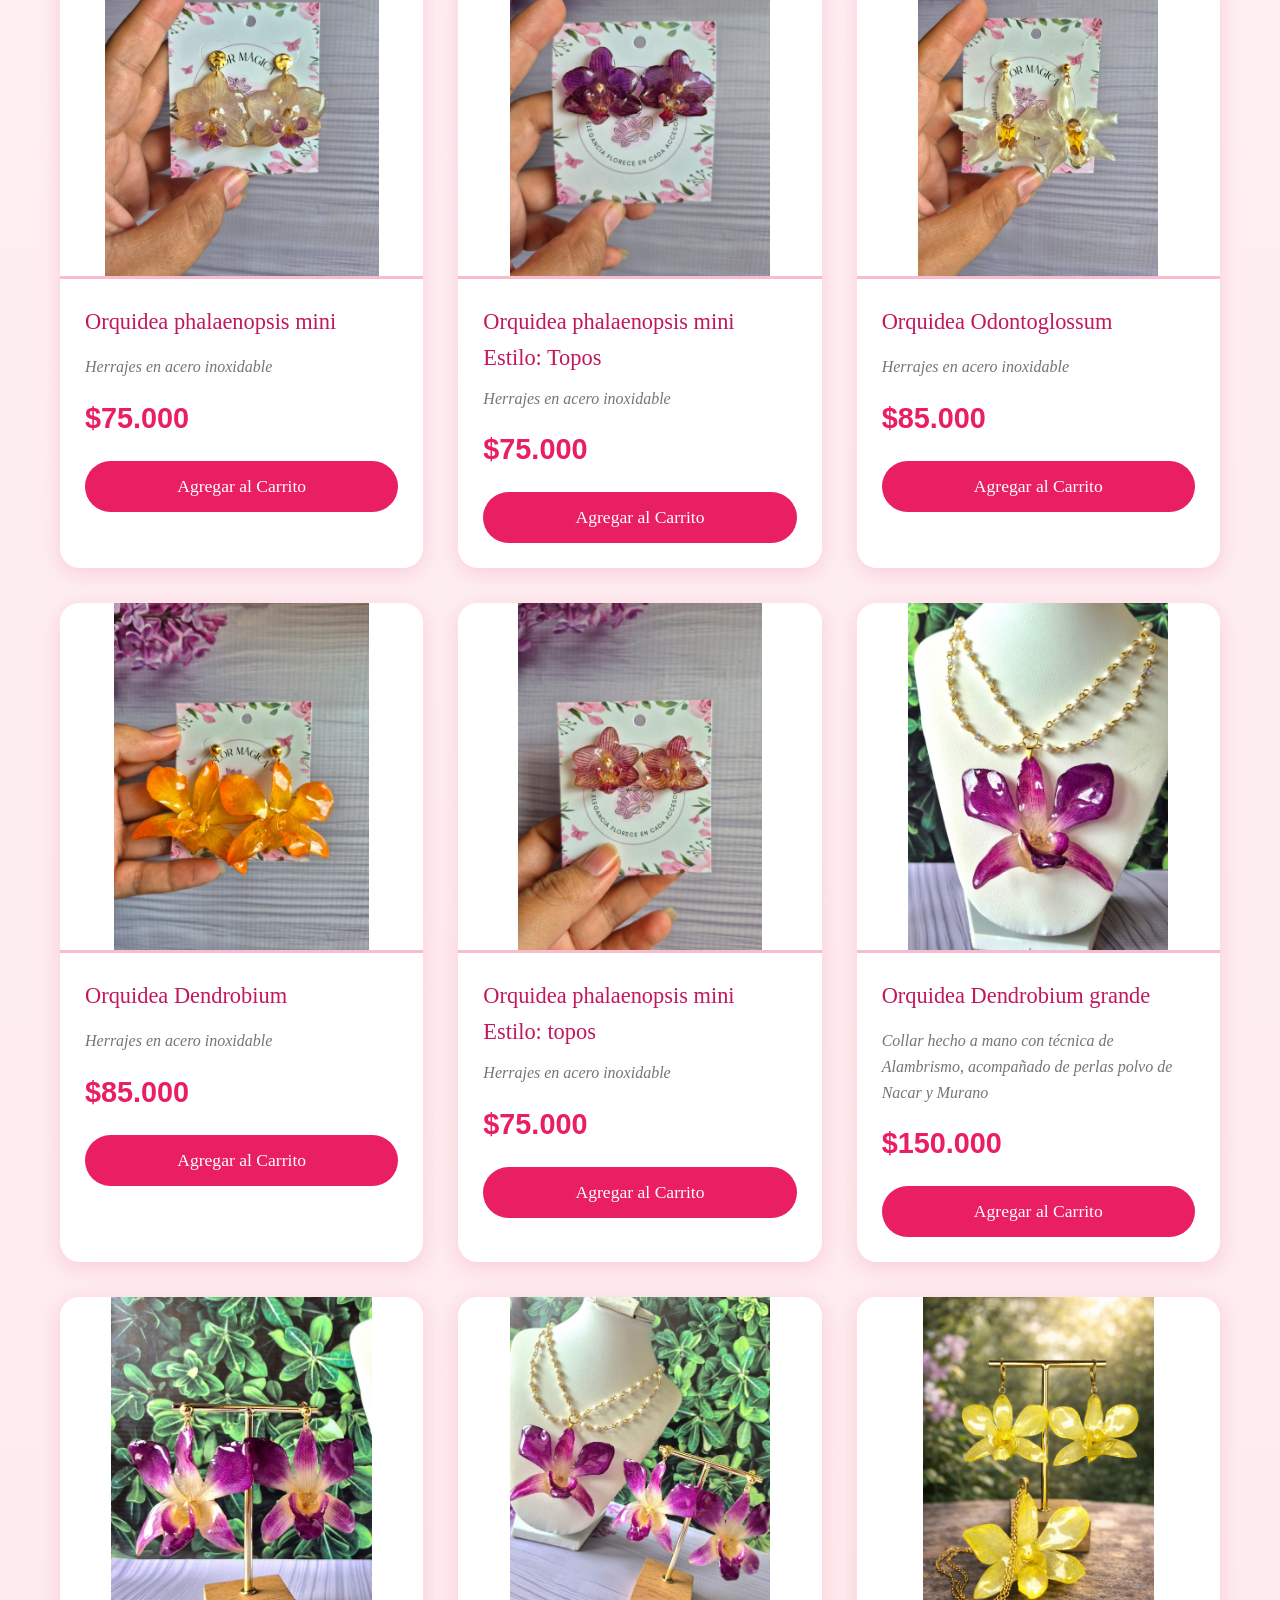
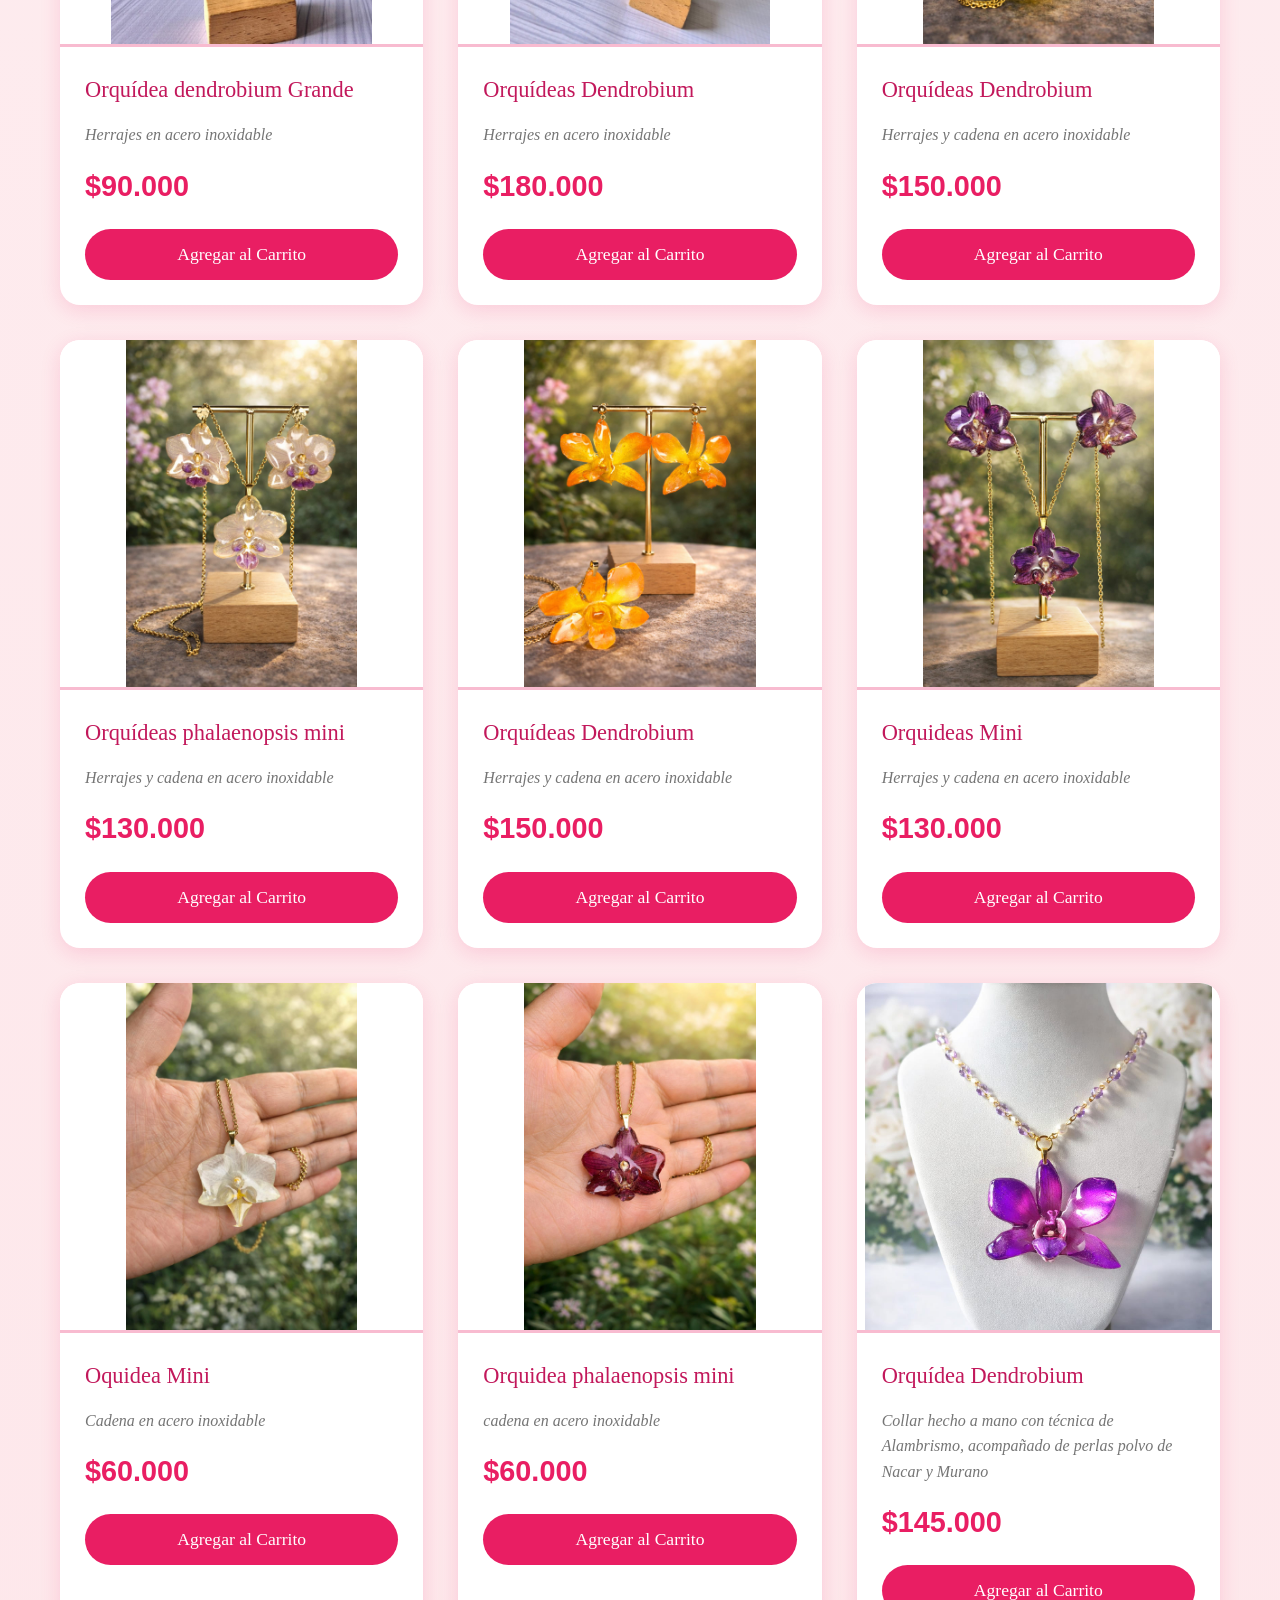
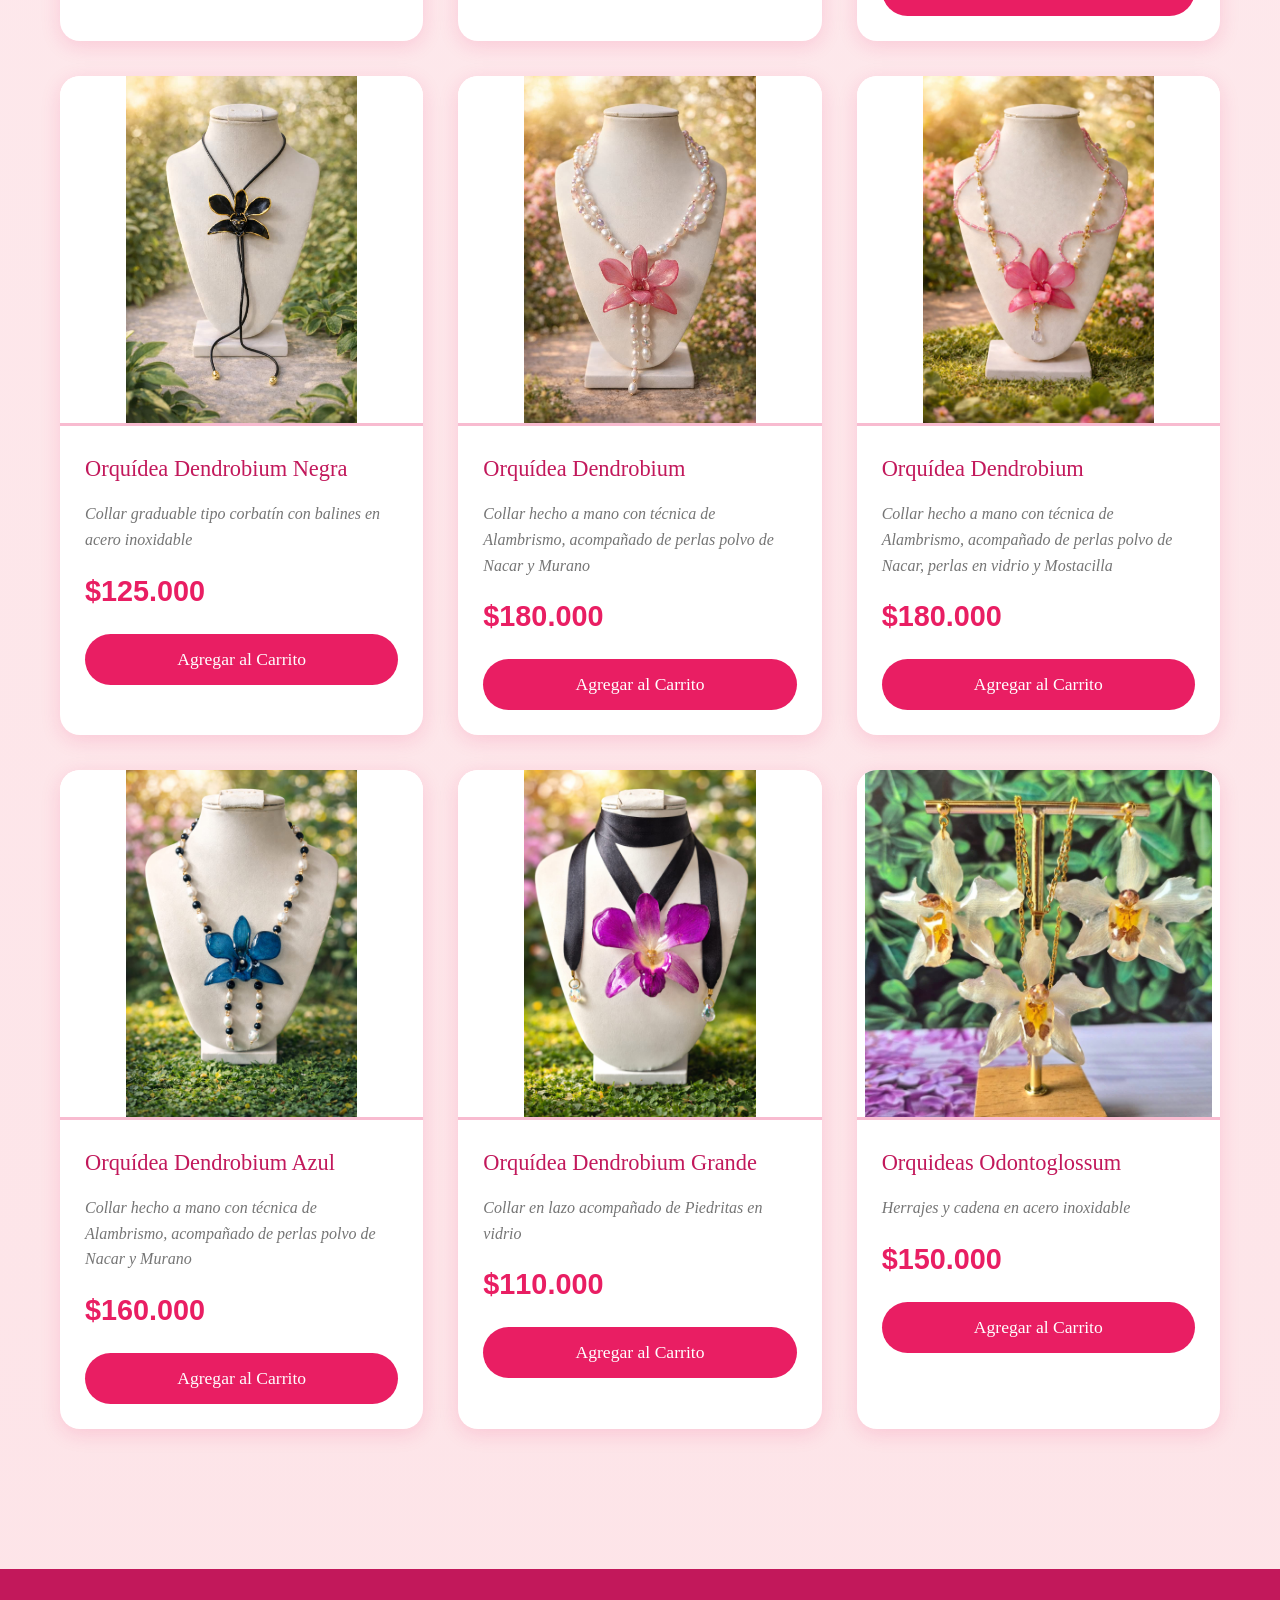
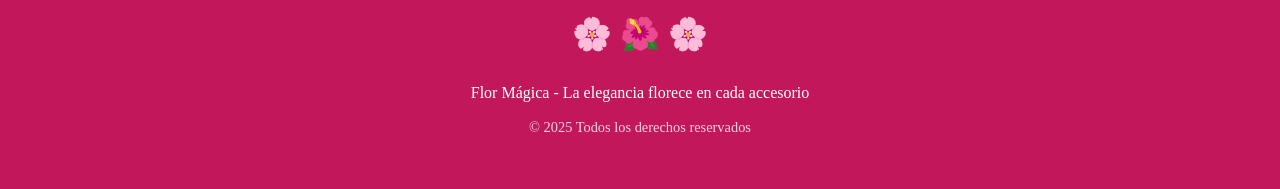
==== commit 4e0006b7: "actualizacion" ====
--- a/index.html
+++ b/index.html
@@ -26,9 +26,6 @@
         <button class="promo-close" id="promoClose" type="button">✕</button>
 
         <h2>POR COMPRAS SUPERIORES A 150.000 ENVIO GRATIS</h2>
-        <p class="promo-subtitle">
-          Aprovecha hoy y recibe tu pedido sin costo.
-        </p>
       </div>
     </div>
 
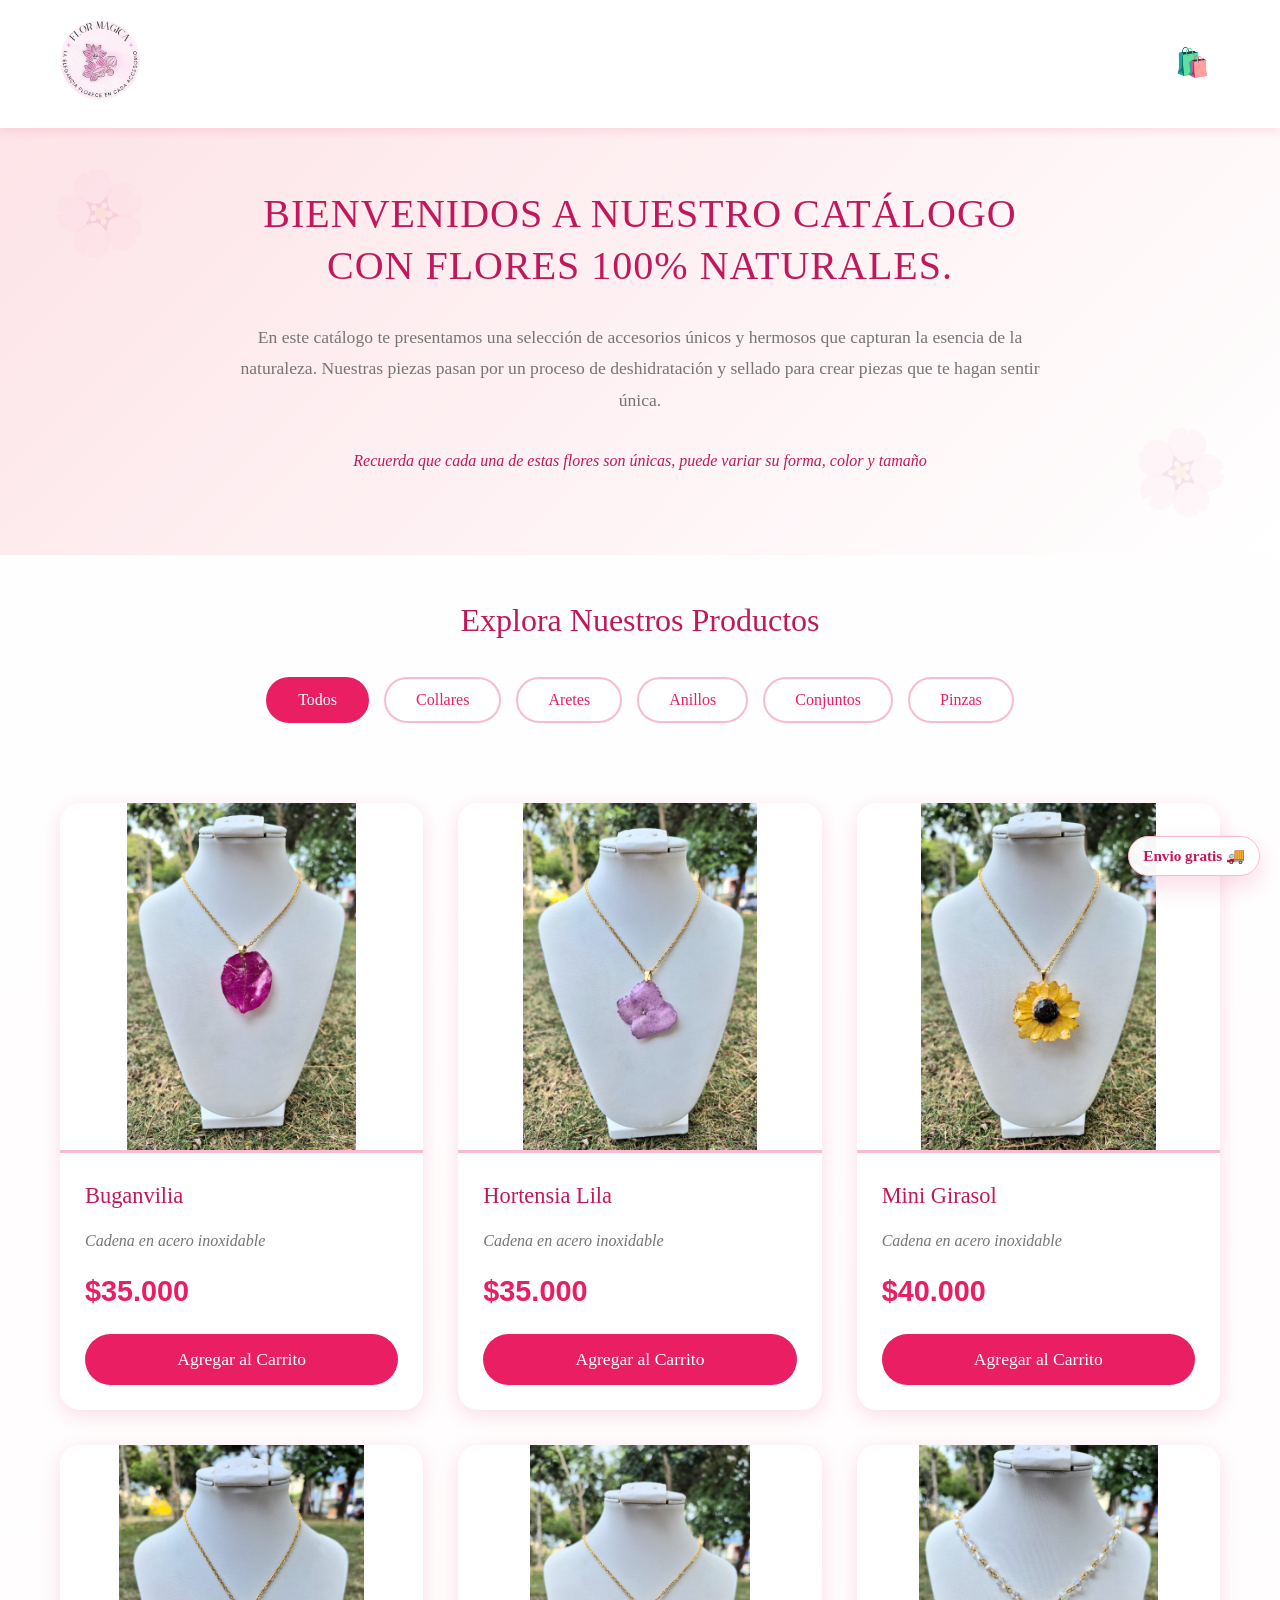
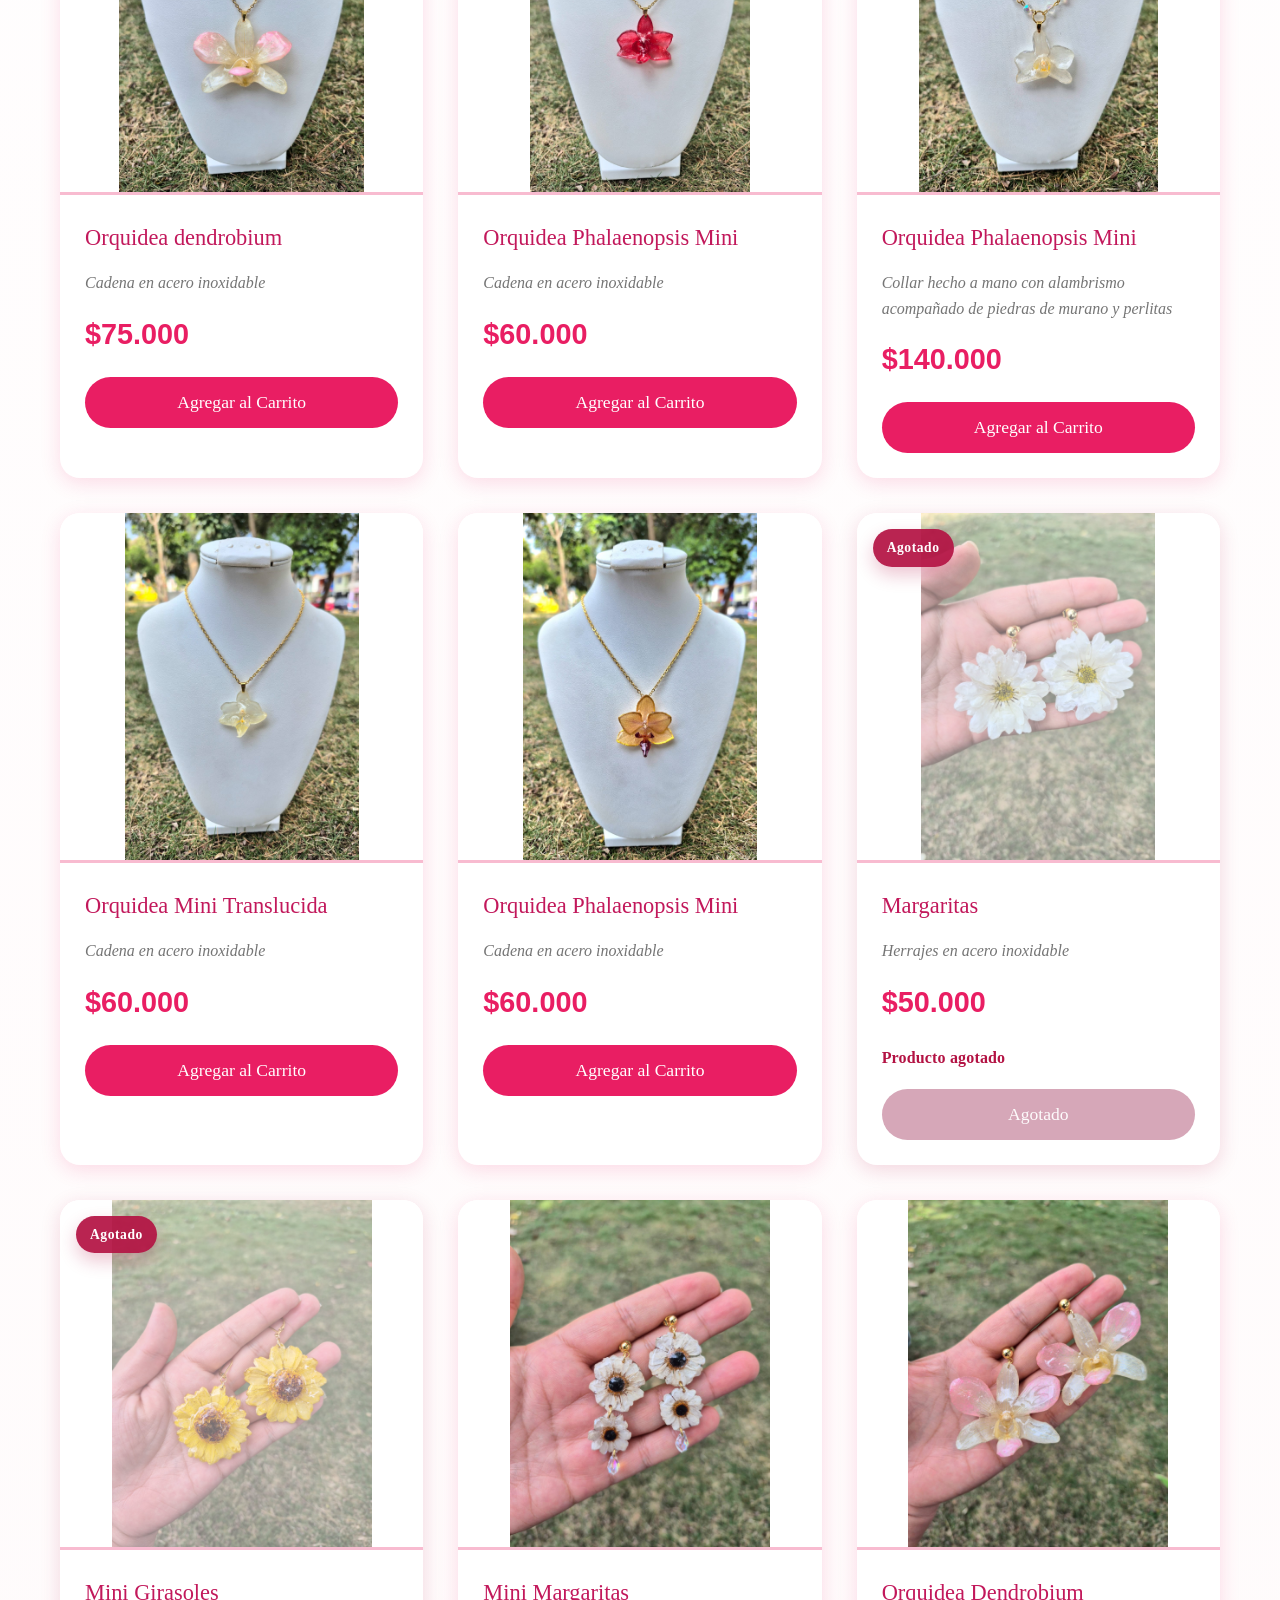
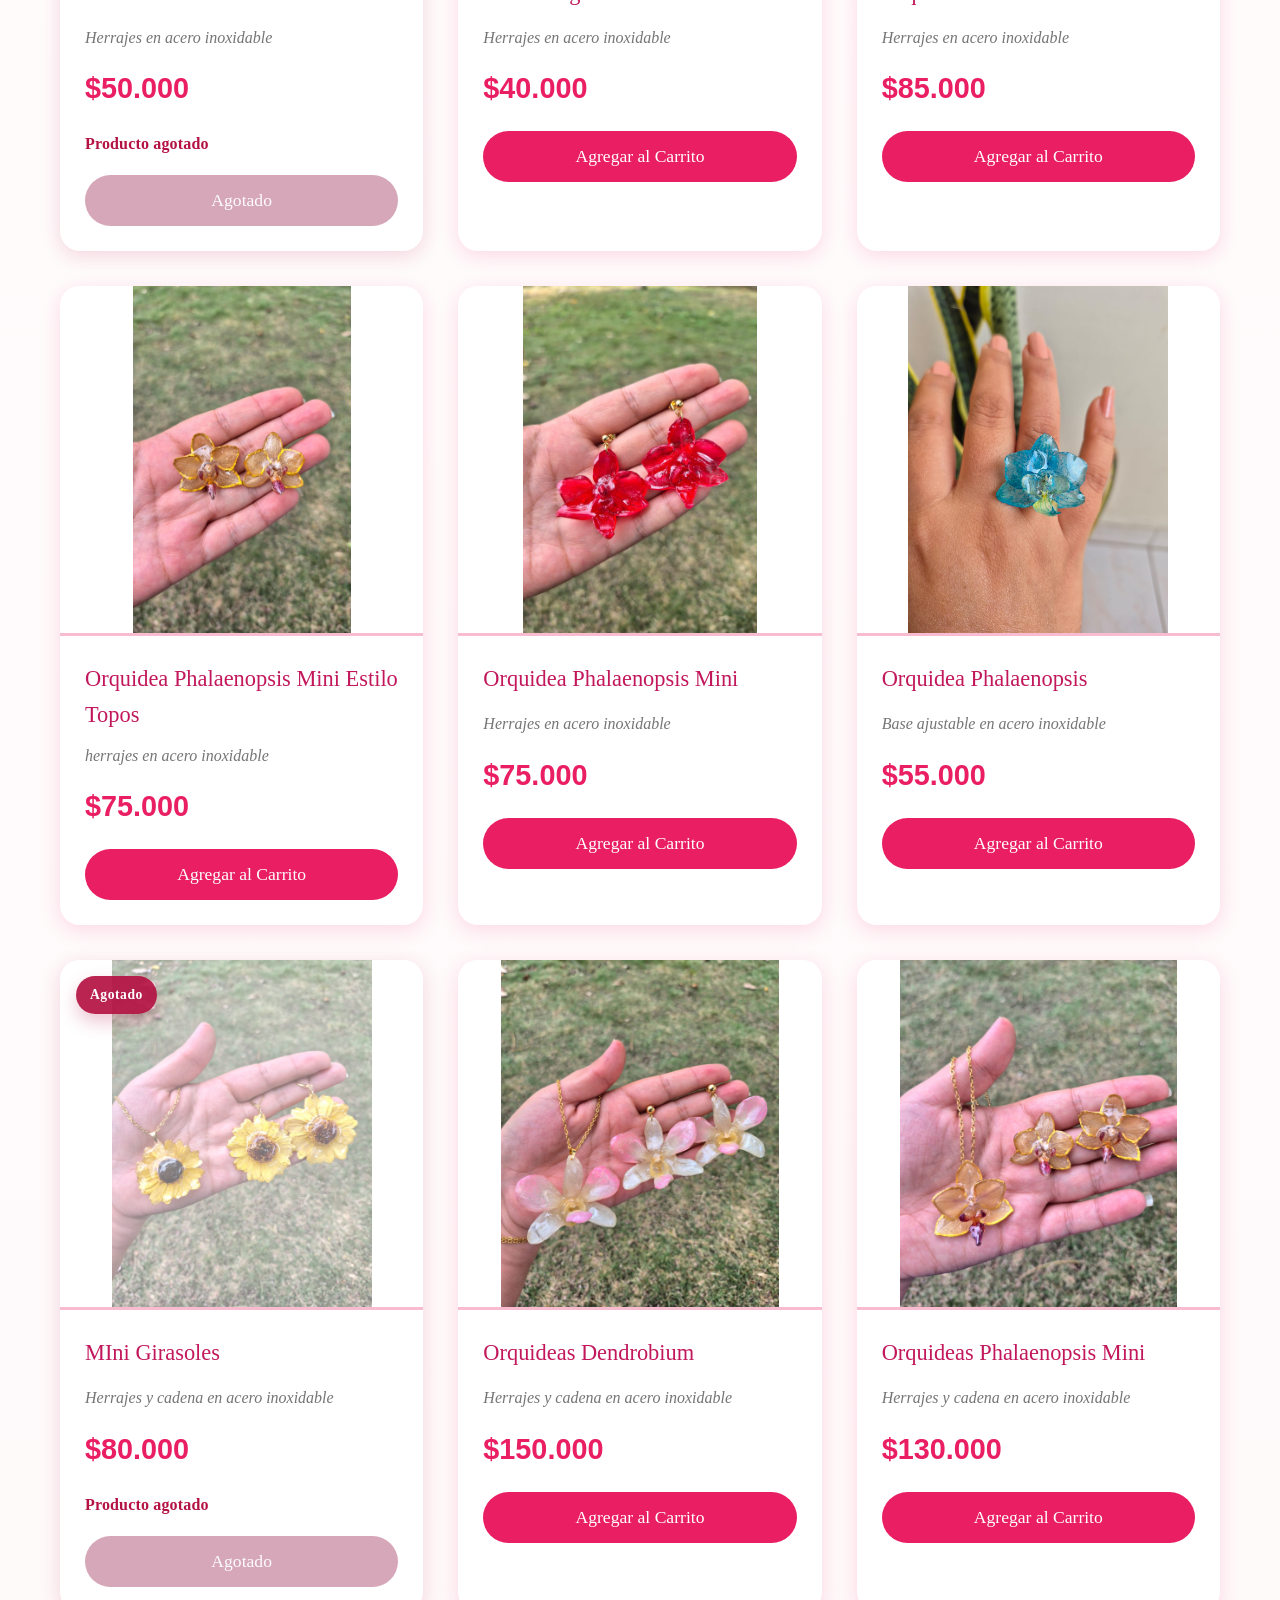
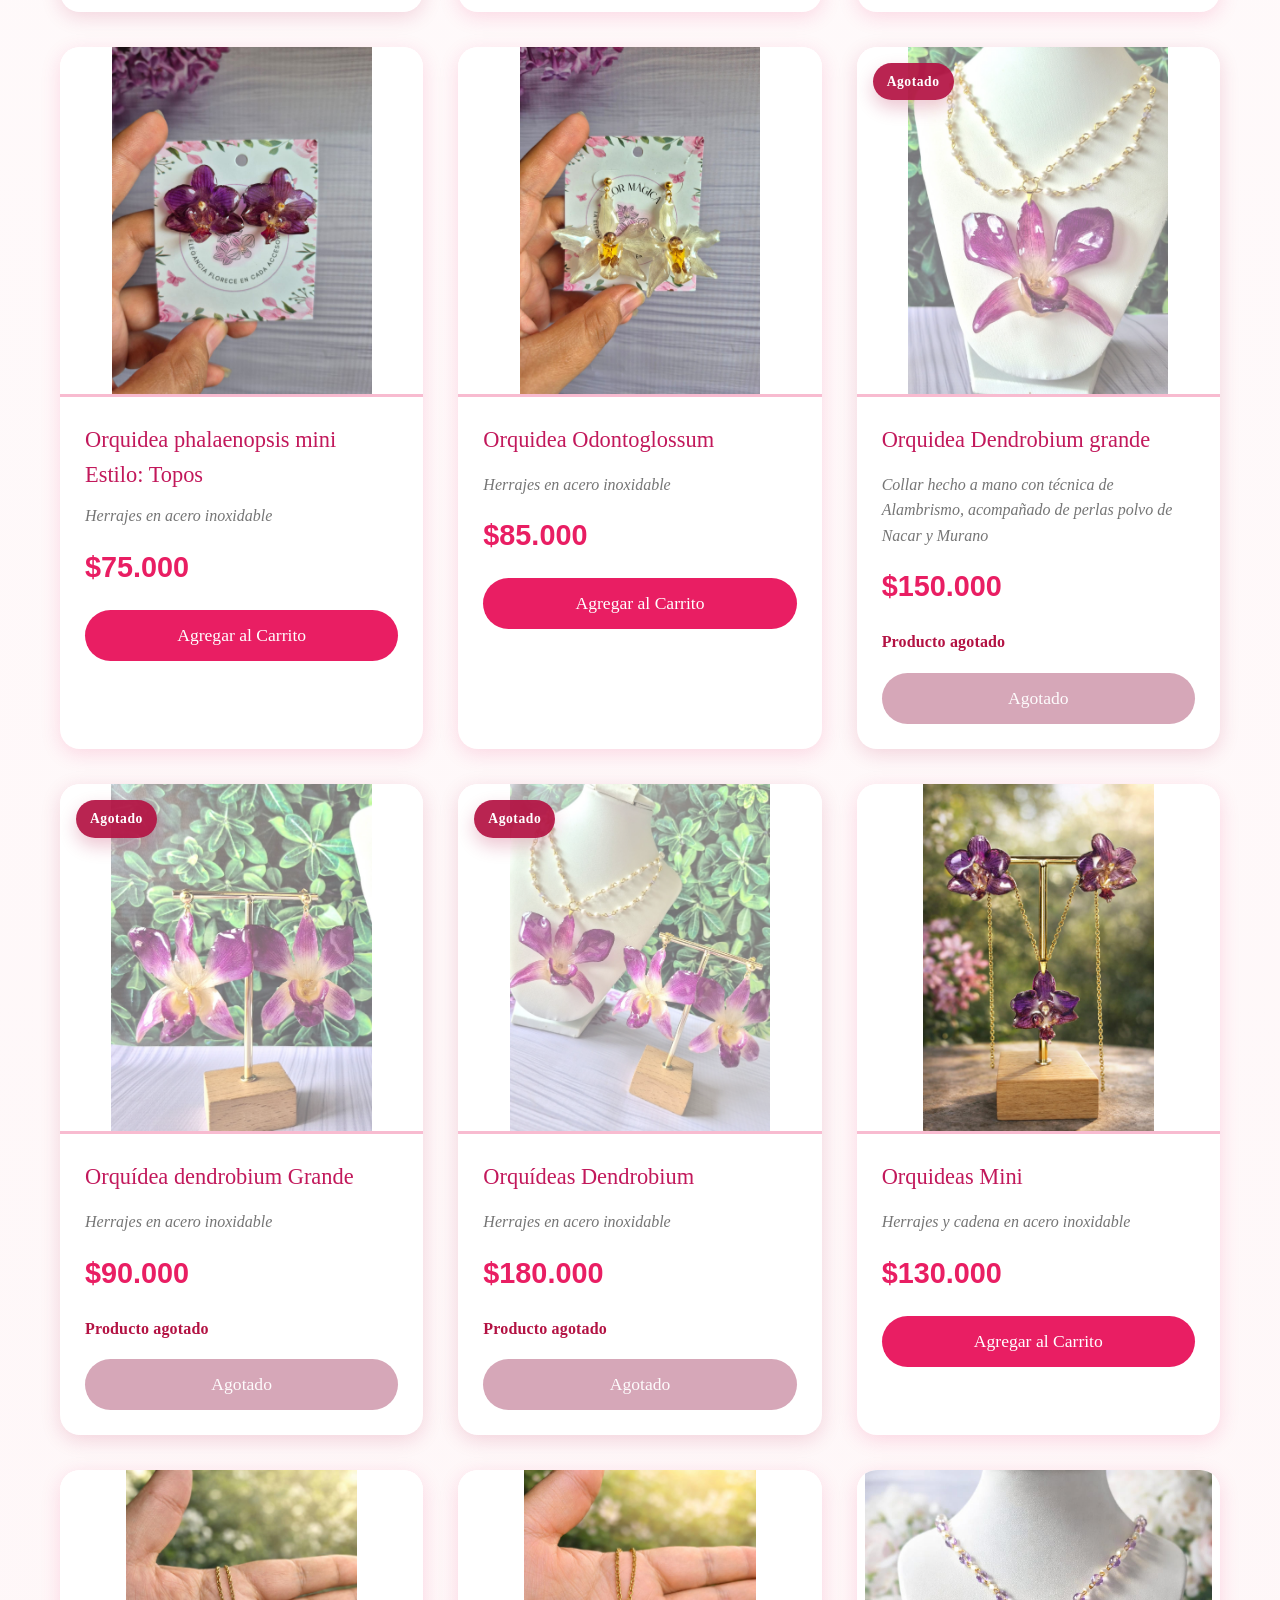
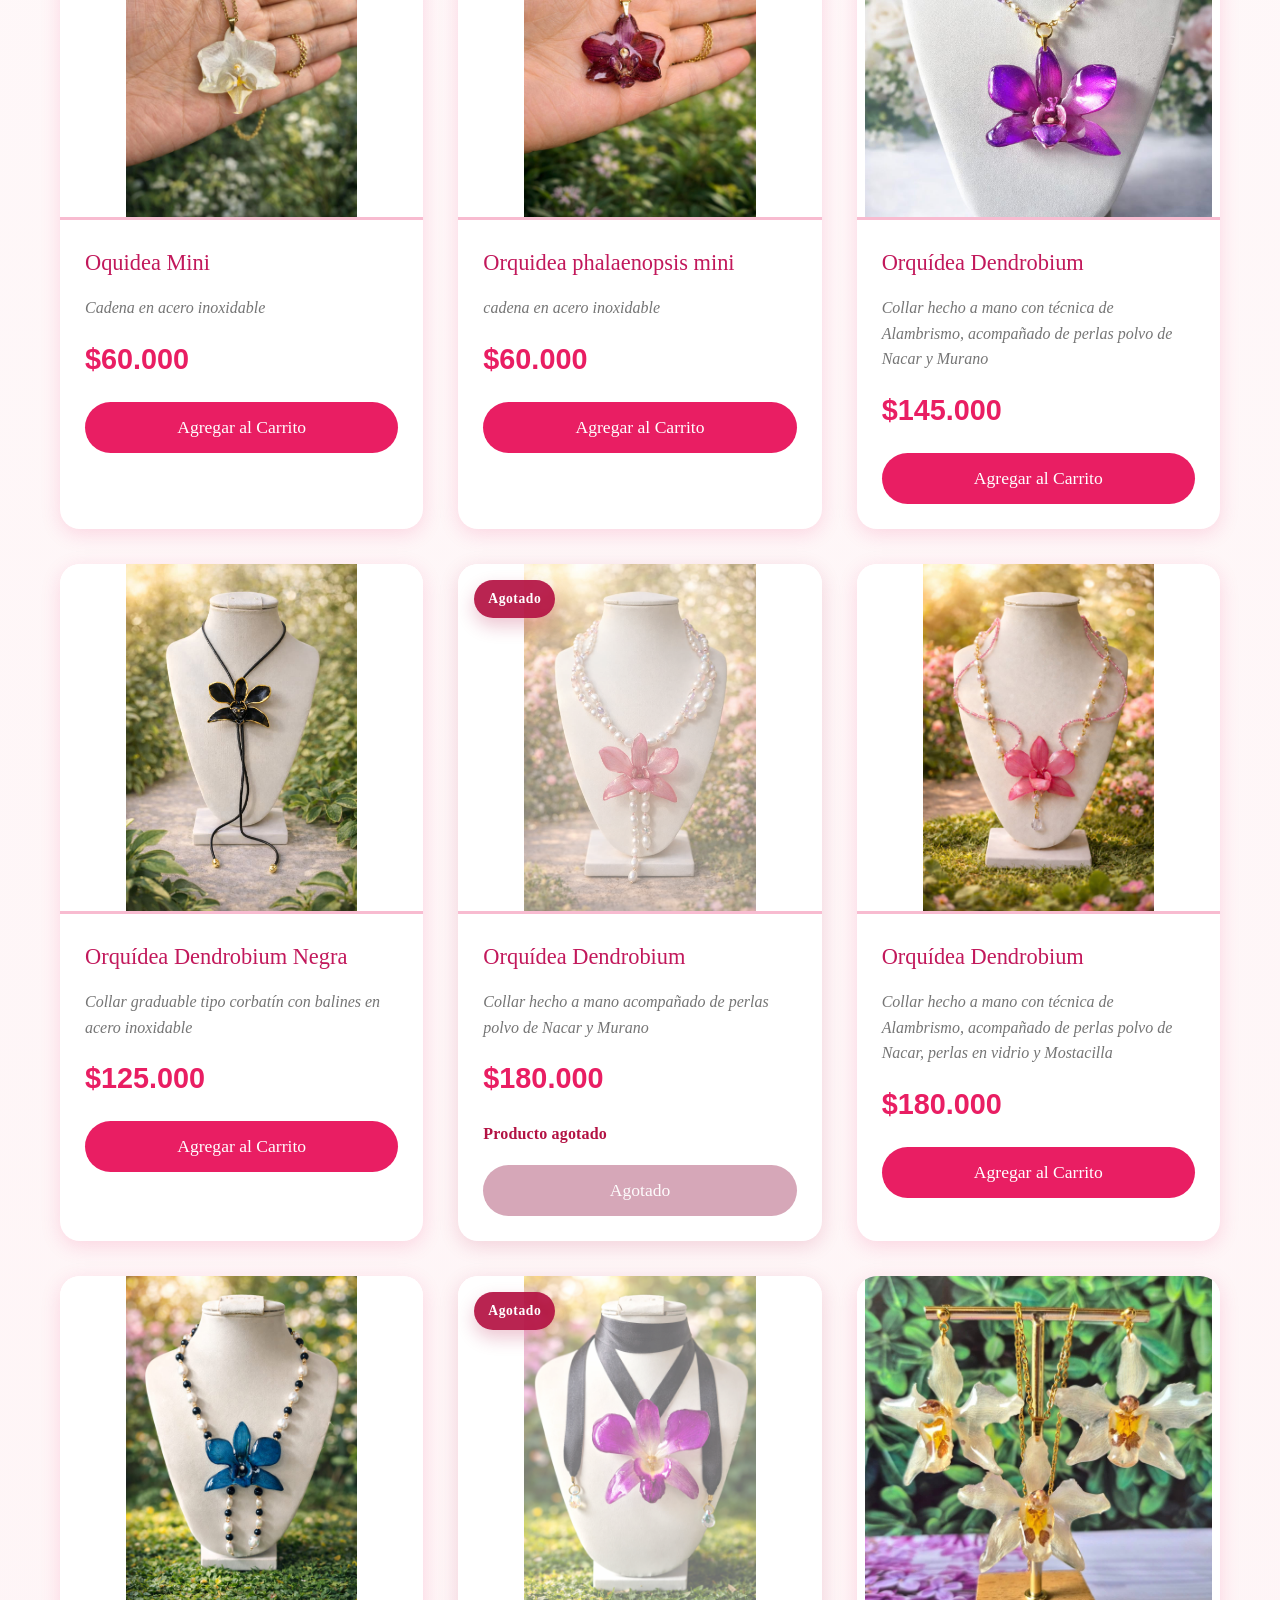
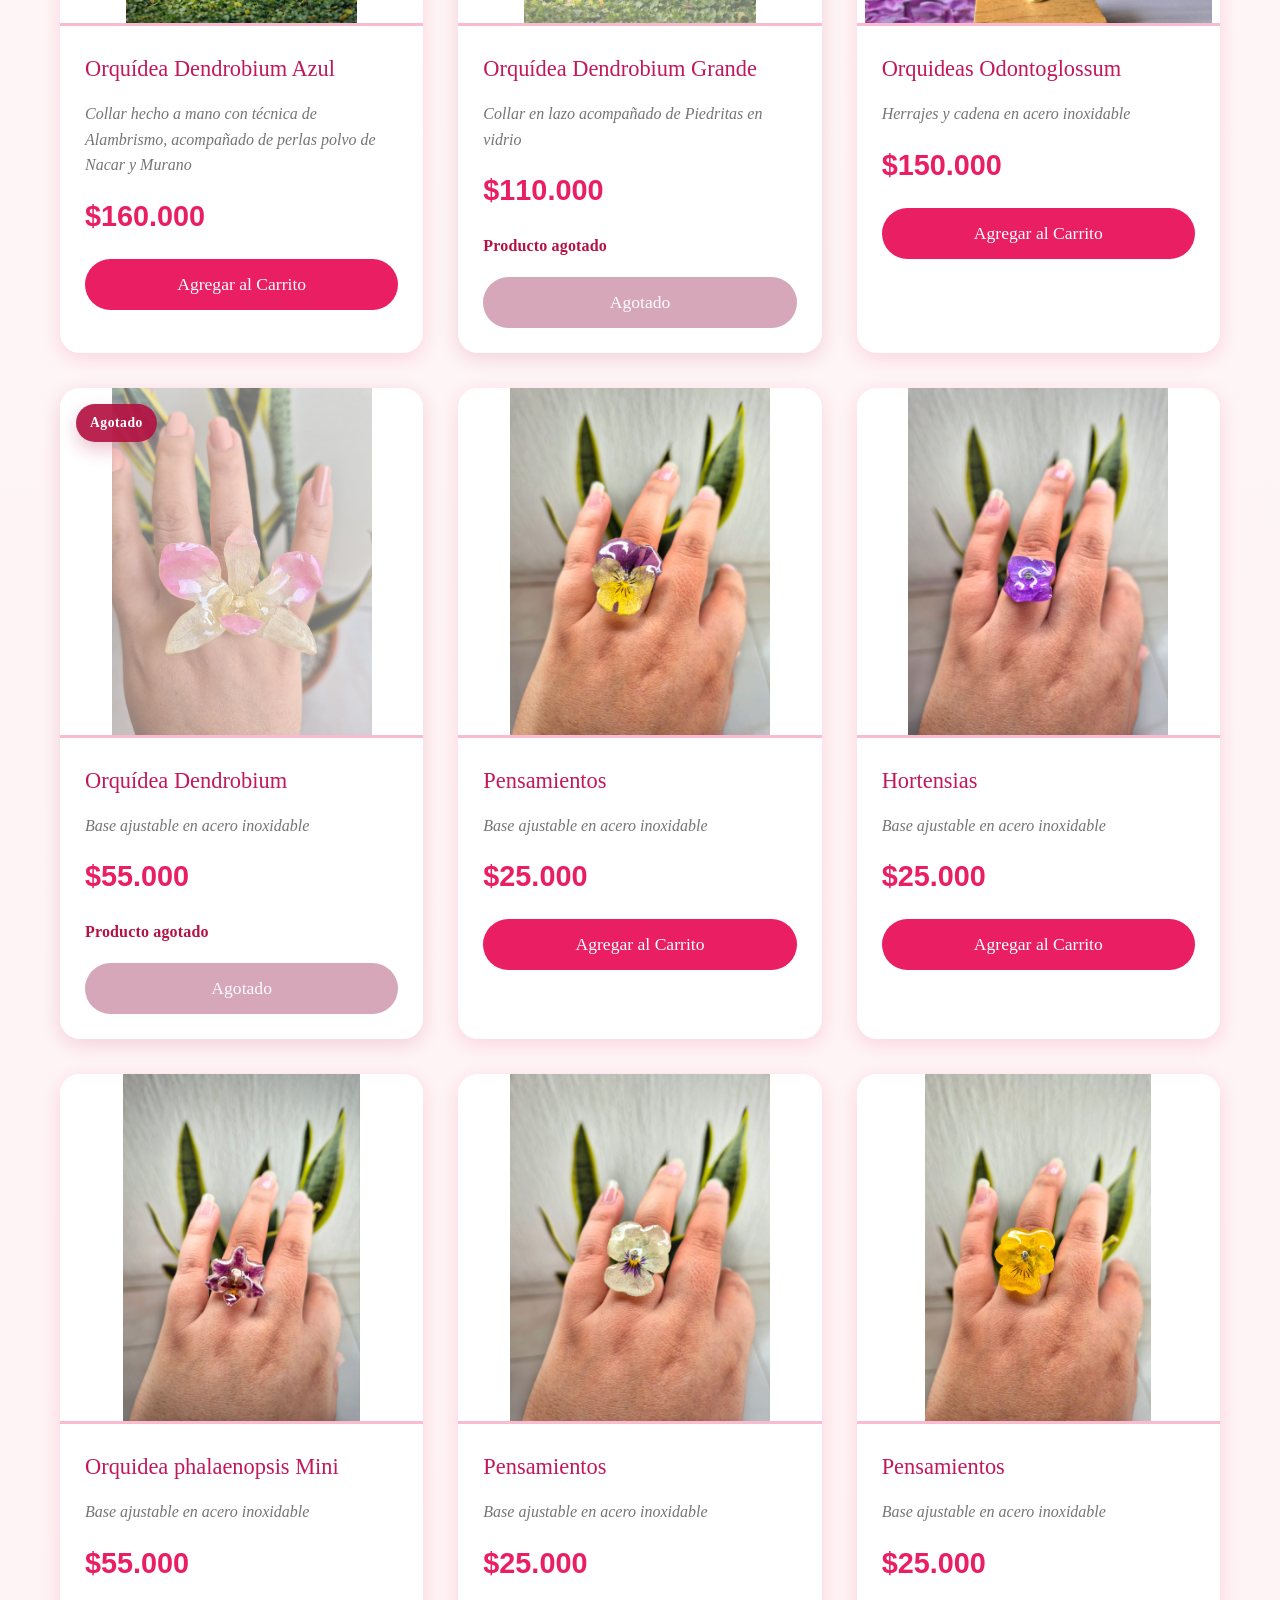
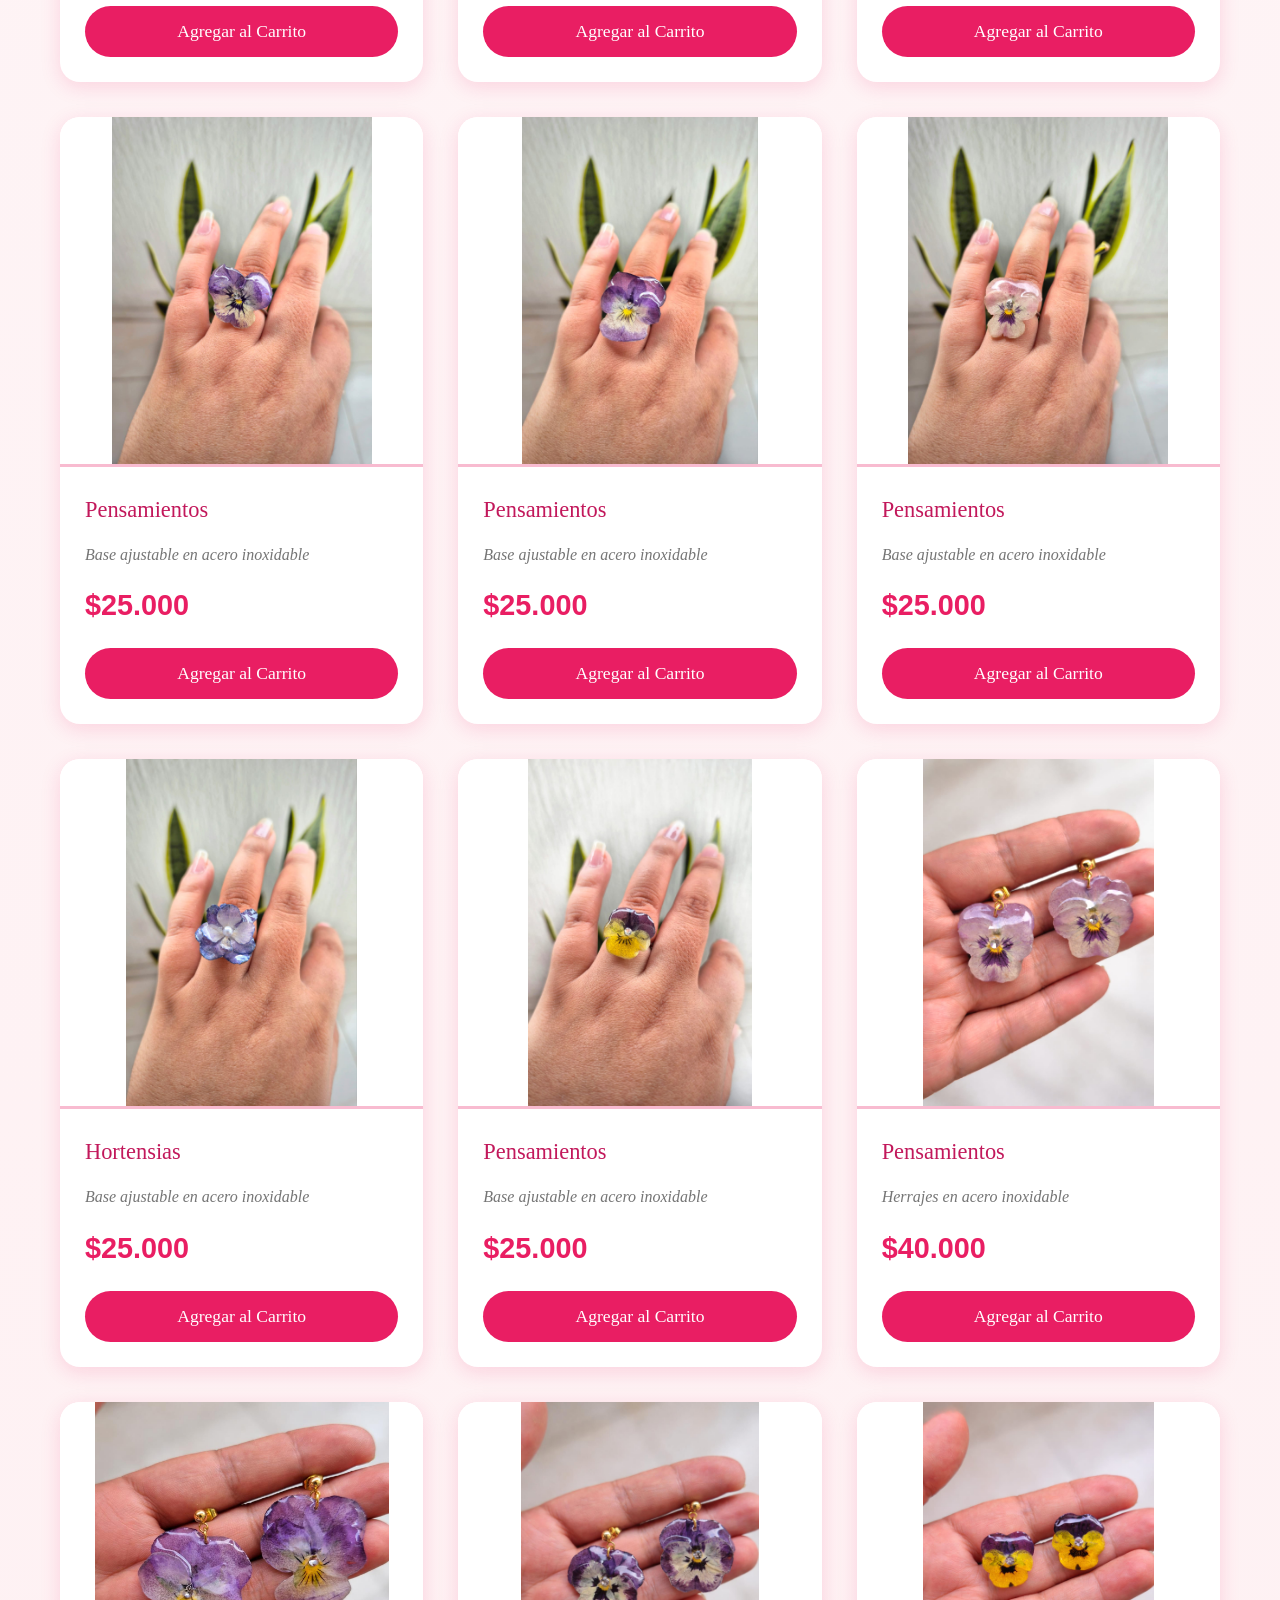
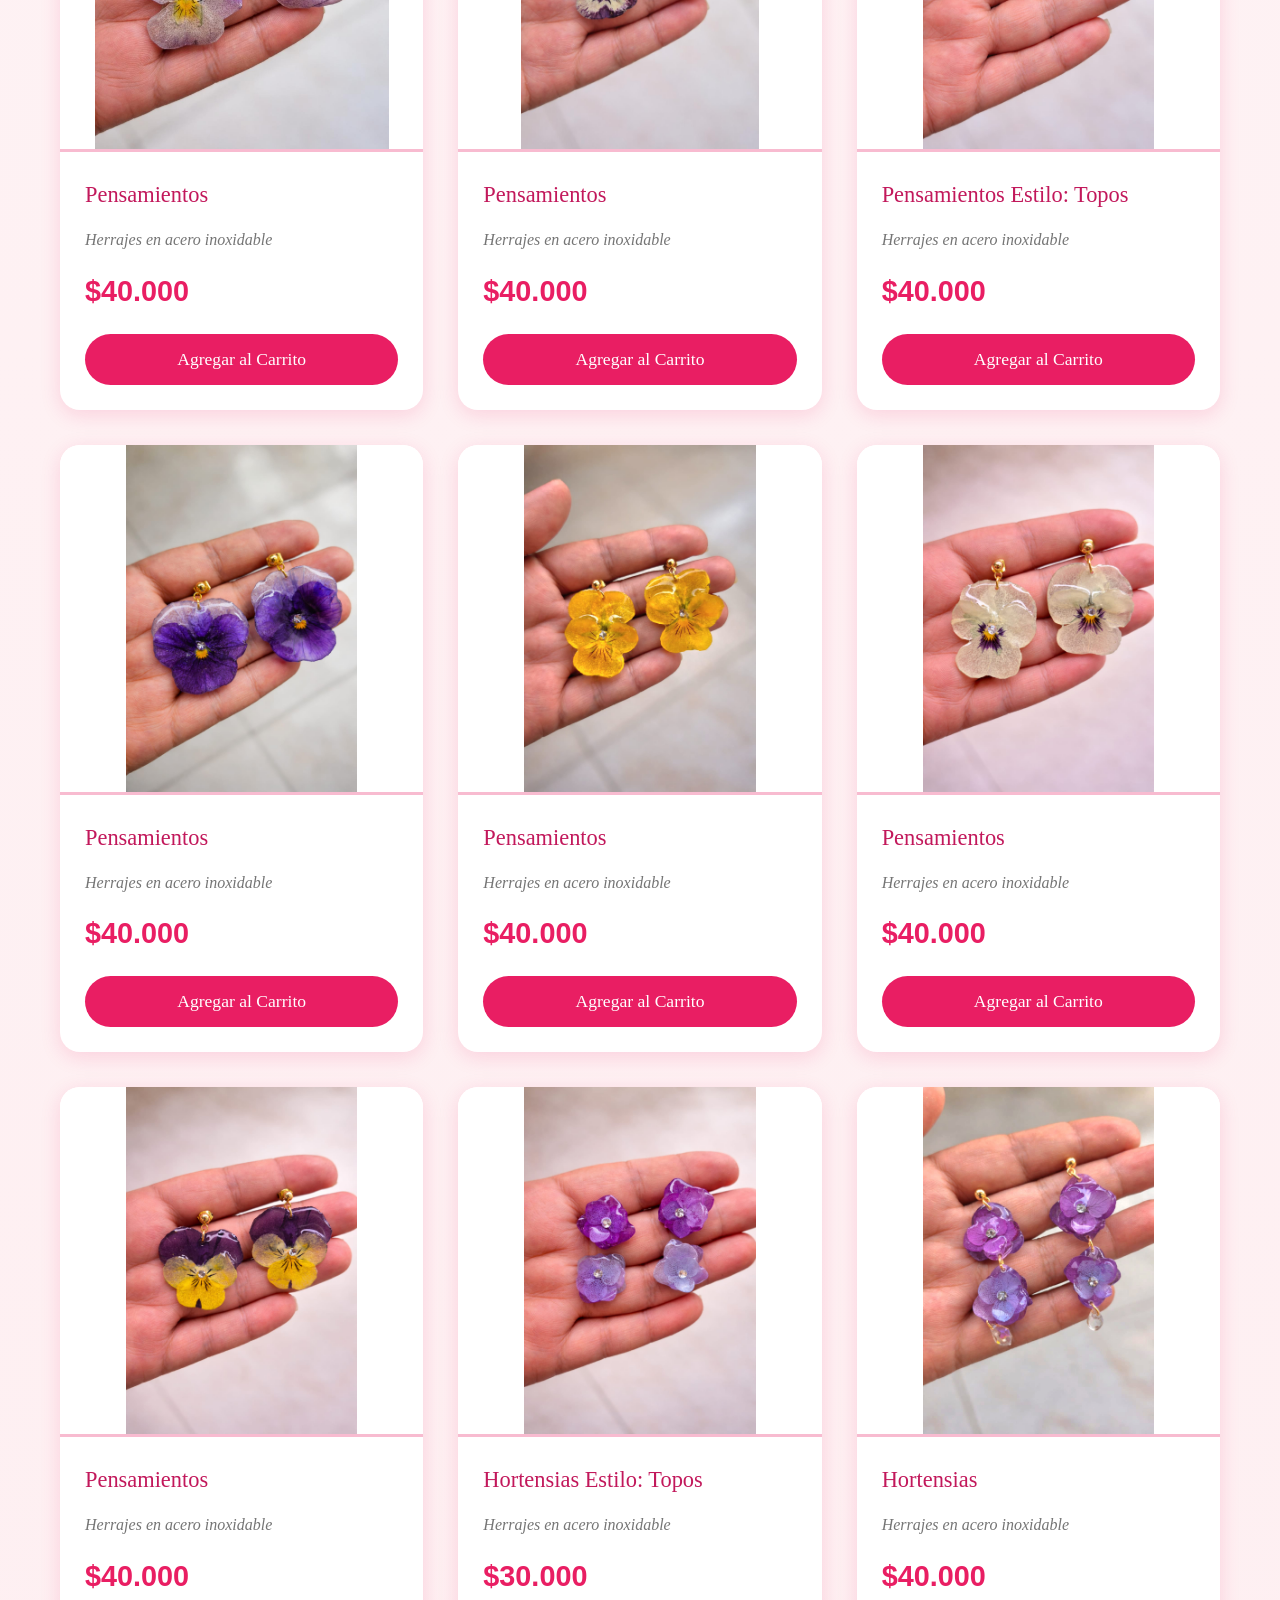
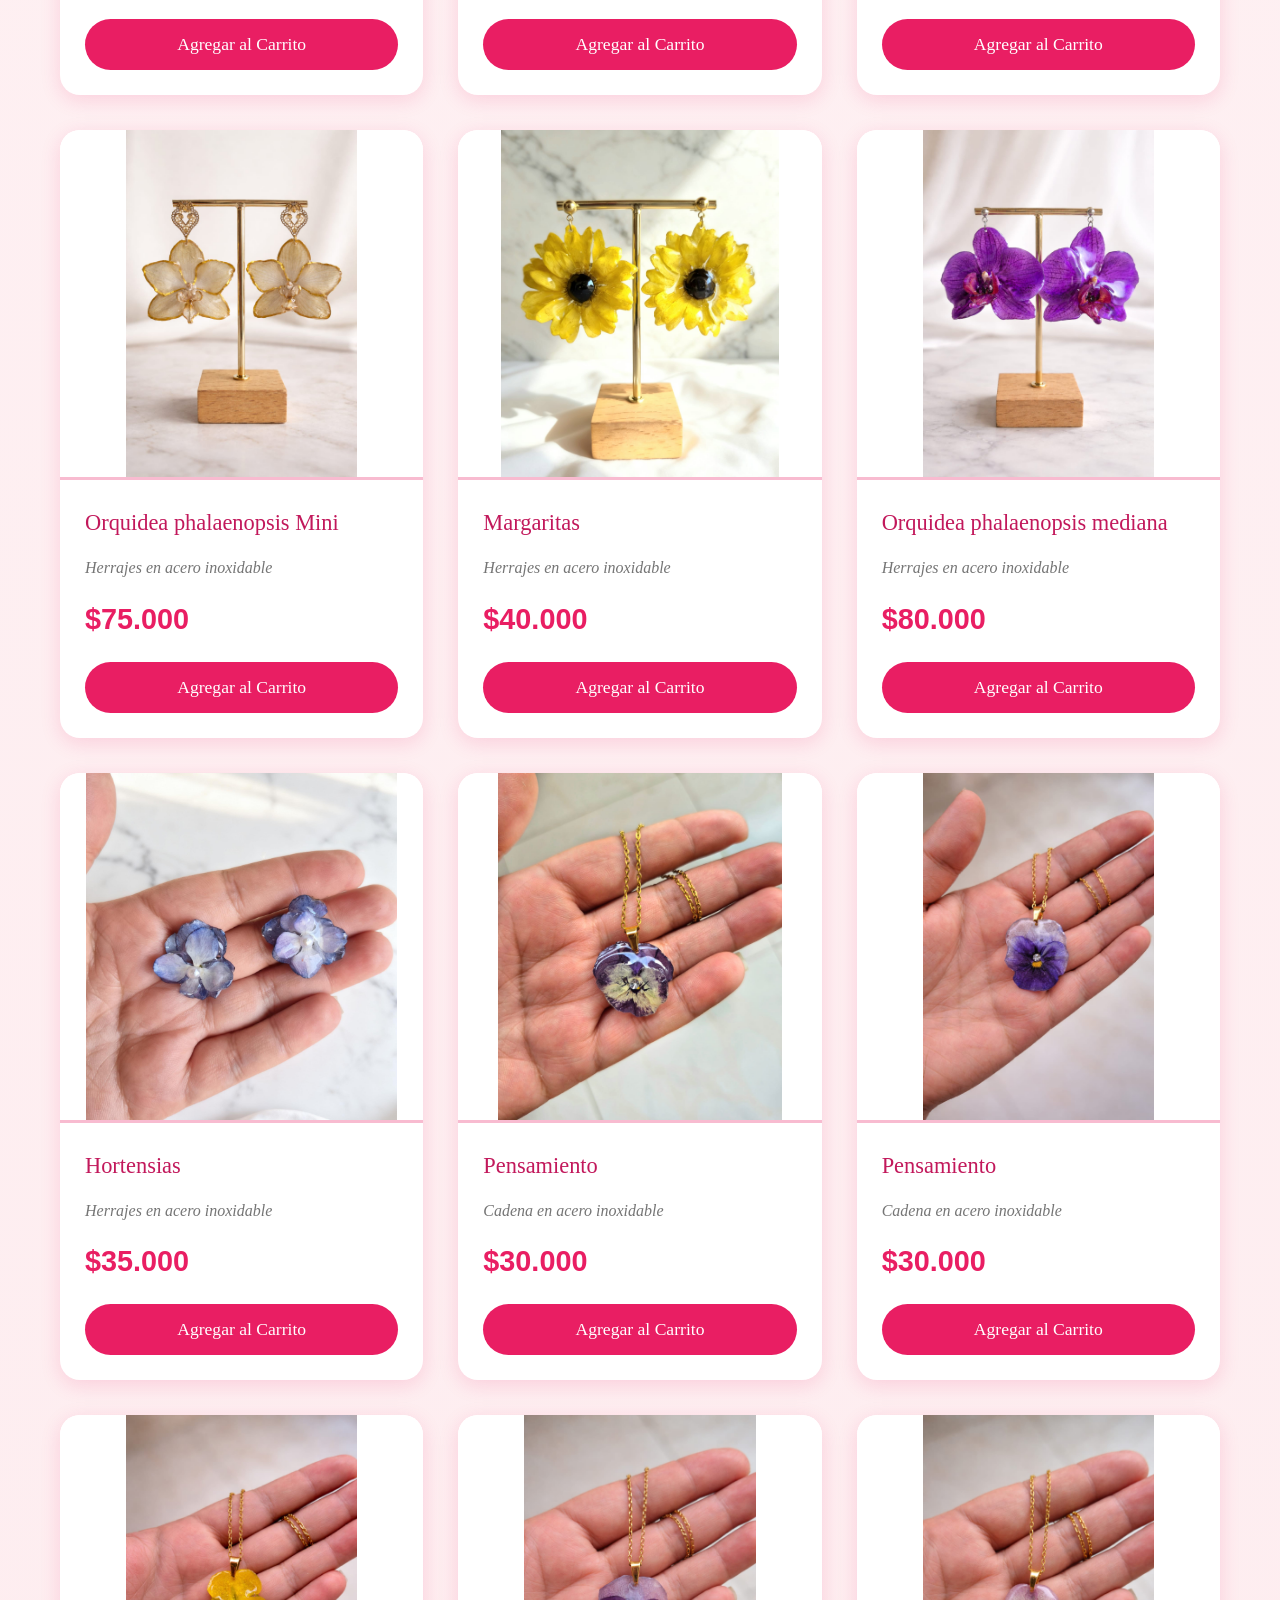
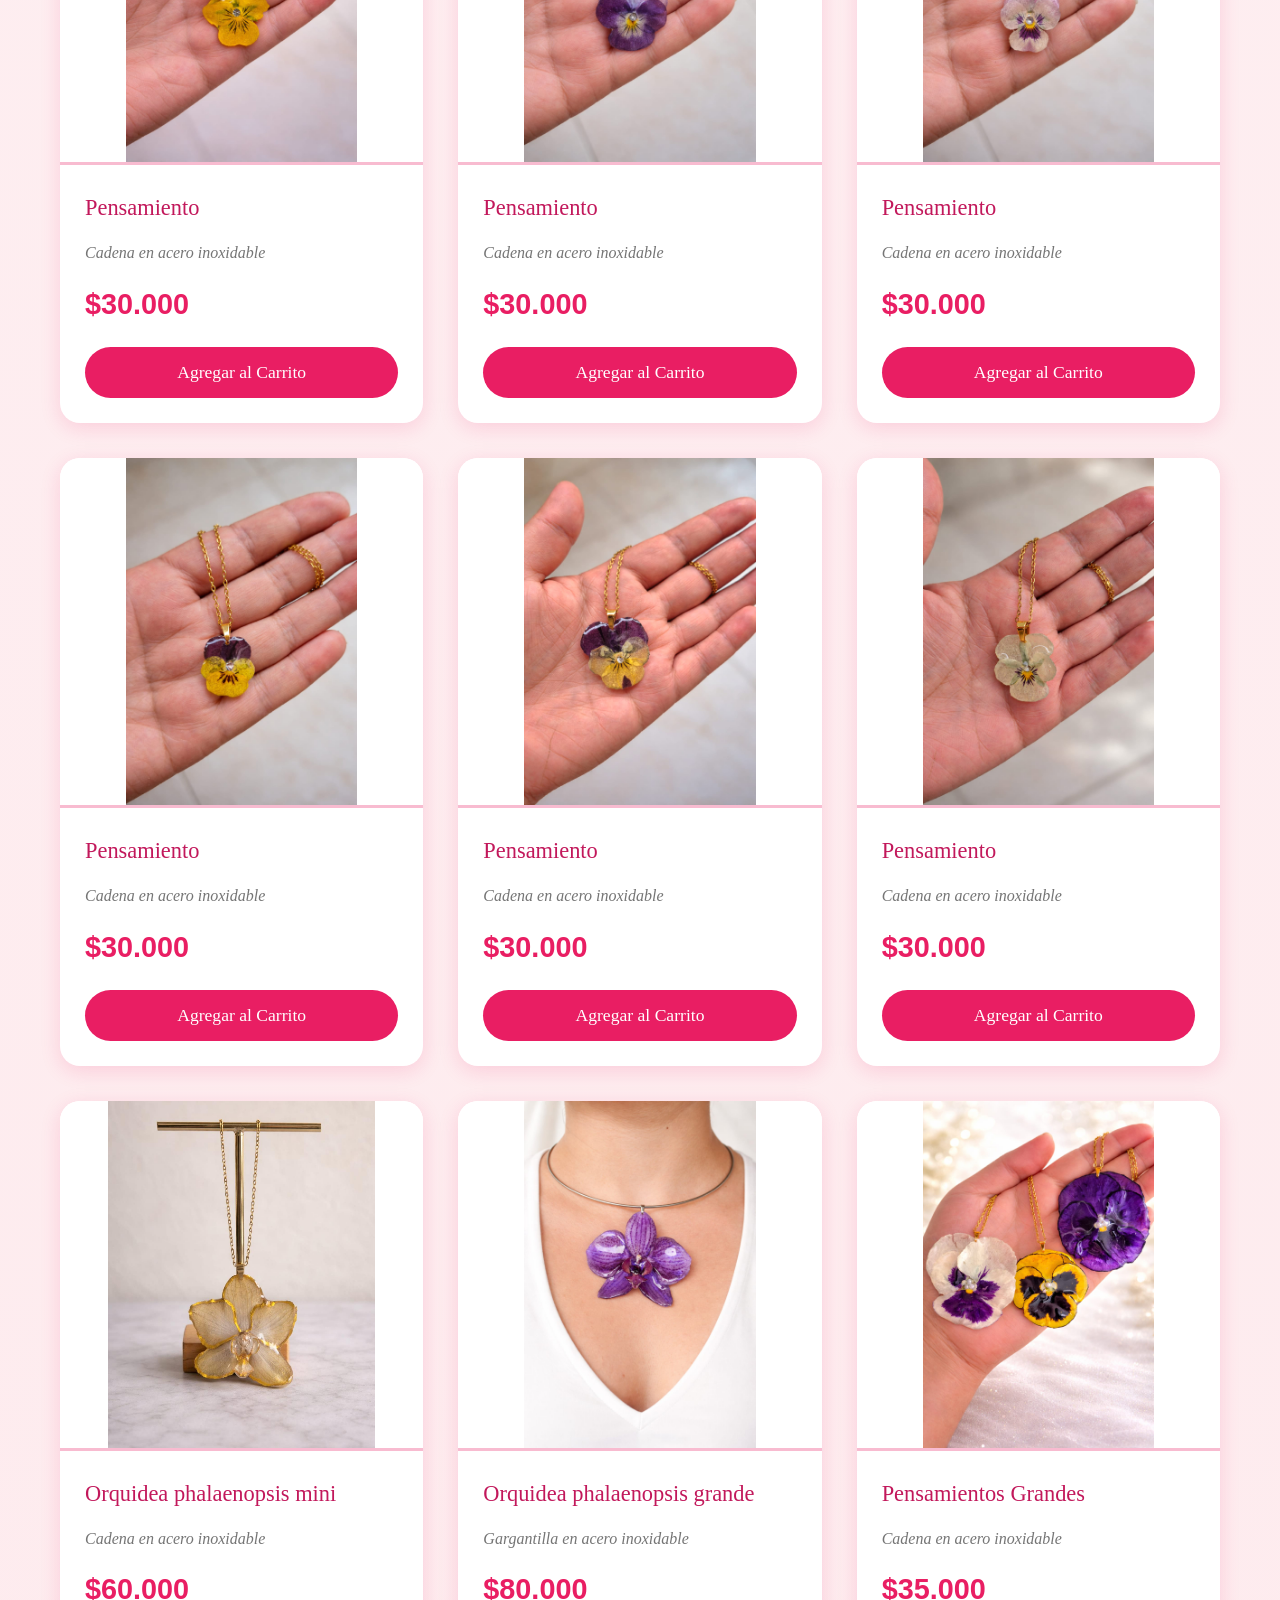
==== commit 42ba8c46: "actualizaciones de catalogo" ====
--- a/index.html
+++ b/index.html
@@ -29,7 +29,25 @@
       </div>
     </div>
 
-    <!-- Hero Section -->
+    <div class="promo-badge-wrap" id="promoBadgeWrap">
+      <div class="promo-popover" id="promoPopover" aria-hidden="true">
+        <p>Envio gratis por compras superiores a $150.000</p>
+        <button class="promo-popover-close" id="promoPopoverClose" type="button">
+          Cerrar
+        </button>
+      </div>
+      <button
+        class="promo-badge-button"
+        id="promoBadgeButton"
+        type="button"
+        aria-expanded="false"
+        aria-controls="promoPopover"
+      >
+        Envio gratis 🚚
+      </button>
+    </div>
+
+    <!-- Hero Section -->
     <section class="hero">
       <div class="container">
         <h1>BIENVENIDOS A NUESTRO CATÁLOGO<br />CON FLORES 100% NATURALES.</h1>
--- a/css/styles.css
+++ b/css/styles.css
@@ -101,27 +101,11 @@
 
 /* Promo announcement */
 .promo-overlay {
-  position: fixed;
-  inset: 0;
-  background: rgba(255, 245, 247, 0.85);
-  display: flex;
-  align-items: center;
-  justify-content: center;
-  padding: 20px;
-  z-index: 300;
-  opacity: 1;
-  visibility: visible;
-  transition:
-    opacity 160ms ease,
-    visibility 0ms linear 160ms;
+  display: none !important;
 }
 
 .promo-overlay.hidden {
-  opacity: 0;
-  visibility: hidden;
-  transition:
-    opacity 160ms ease,
-    visibility 0ms linear 160ms;
+  display: none !important;
 }
 
 .promo-card {
@@ -182,6 +166,74 @@
   background: #ffe4ec;
 }
 
+.promo-badge-wrap {
+  position: fixed;
+  right: 20px;
+  bottom: 24px;
+  z-index: 90;
+  display: grid;
+  justify-items: end;
+  gap: 10px;
+  max-width: min(280px, calc(100vw - 32px));
+}
+
+.promo-badge-button {
+  border: 1px solid var(--rosa-medio);
+  background: rgba(255, 255, 255, 0.96);
+  color: var(--rosa-oscuro);
+  border-radius: 999px;
+  padding: 10px 14px;
+  font-family: inherit;
+  font-size: 0.95rem;
+  font-weight: 600;
+  line-height: 1.2;
+  cursor: pointer;
+  box-shadow: 0 10px 24px rgba(233, 30, 99, 0.16);
+  transition:
+    transform 0.2s ease,
+    box-shadow 0.2s ease,
+    background 0.2s ease;
+  max-width: 100%;
+}
+
+.promo-badge-button:hover {
+  transform: translateY(-2px);
+  background: #fff7fa;
+}
+
+.promo-popover {
+  display: none;
+  width: min(260px, calc(100vw - 32px));
+  padding: 14px 14px 12px;
+  border-radius: 16px;
+  border: 1px solid var(--rosa-claro);
+  background: rgba(255, 255, 255, 0.98);
+  color: var(--texto-principal);
+  box-shadow: 0 14px 30px rgba(233, 30, 99, 0.16);
+}
+
+.promo-popover.open {
+  display: grid;
+  gap: 10px;
+}
+
+.promo-popover p {
+  font-size: 0.92rem;
+  line-height: 1.45;
+}
+
+.promo-popover-close {
+  justify-self: start;
+  border: 1px solid var(--rosa-claro);
+  background: #fff6f9;
+  color: var(--rosa-oscuro);
+  border-radius: 999px;
+  padding: 7px 12px;
+  font-family: inherit;
+  font-size: 0.82rem;
+  cursor: pointer;
+}
+
 /* Hero Section */
 .hero {
   padding: 60px 20px;
@@ -342,8 +394,27 @@
   transition: transform 0.4s ease;
 }
 
+.product-badge {
+  position: absolute;
+  top: 16px;
+  left: 16px;
+  z-index: 1;
+  padding: 8px 14px;
+  border-radius: 999px;
+  background: rgba(179, 18, 67, 0.92);
+  color: var(--blanco);
+  font-size: 0.85rem;
+  font-weight: bold;
+  letter-spacing: 0.04em;
+  box-shadow: 0 8px 18px rgba(179, 18, 67, 0.24);
+}
+
 .product-card:hover .product-image img {
   transform: scale(1.1);
+}
+
+.product-card.is-out-of-stock .product-image img {
+  opacity: 0.58;
 }
 
 /* Placeholder para cuando no hay imagen */
@@ -416,6 +487,13 @@
   font-family: "Arial", sans-serif;
 }
 
+.product-stock-status {
+  margin-bottom: 18px;
+  color: #b31243;
+  font-weight: 600;
+  letter-spacing: 0.01em;
+}
+
 .add-to-cart {
   width: 100%;
   padding: 15px;
@@ -438,6 +516,22 @@
 
 .add-to-cart:active {
   transform: scale(0.98);
+}
+
+.add-to-cart:disabled {
+  background: #d6a7b8;
+  color: rgba(255, 255, 255, 0.96);
+  cursor: not-allowed;
+  box-shadow: none;
+  transform: none;
+}
+
+.product-card.is-out-of-stock {
+  box-shadow: 0 5px 20px rgba(179, 18, 67, 0.16);
+}
+
+.product-card.is-out-of-stock:hover {
+  transform: translateY(-4px);
 }
 
 /* Cart Modal */
@@ -824,6 +918,22 @@
     font-size: 1rem;
   }
 
+  .promo-badge-wrap {
+    right: 14px;
+    bottom: 78px;
+    max-width: min(240px, calc(100vw - 24px));
+  }
+
+  .promo-badge-button {
+    padding: 9px 12px;
+    font-size: 0.85rem;
+  }
+
+  .promo-popover {
+    width: min(220px, calc(100vw - 24px));
+    padding: 12px;
+  }
+
   /* Footer */
   footer {
     padding: 30px 15px;
@@ -1028,6 +1138,25 @@
     border-radius: 25px;
   }
 
+  .promo-badge-wrap {
+    right: 12px;
+    bottom: 86px;
+    max-width: calc(100vw - 24px);
+  }
+
+  .promo-badge-button {
+    padding: 8px 11px;
+    font-size: 0.8rem;
+  }
+
+  .promo-popover {
+    width: min(200px, calc(100vw - 24px));
+  }
+
+  .promo-popover p {
+    font-size: 0.84rem;
+  }
+
   /* Footer */
   footer {
     padding: 25px 15px;
@@ -1104,6 +1233,10 @@
 
   .cart-content {
     max-height: 95vh;
+  }
+
+  .promo-badge-wrap {
+    bottom: 16px;
   }
 }
 
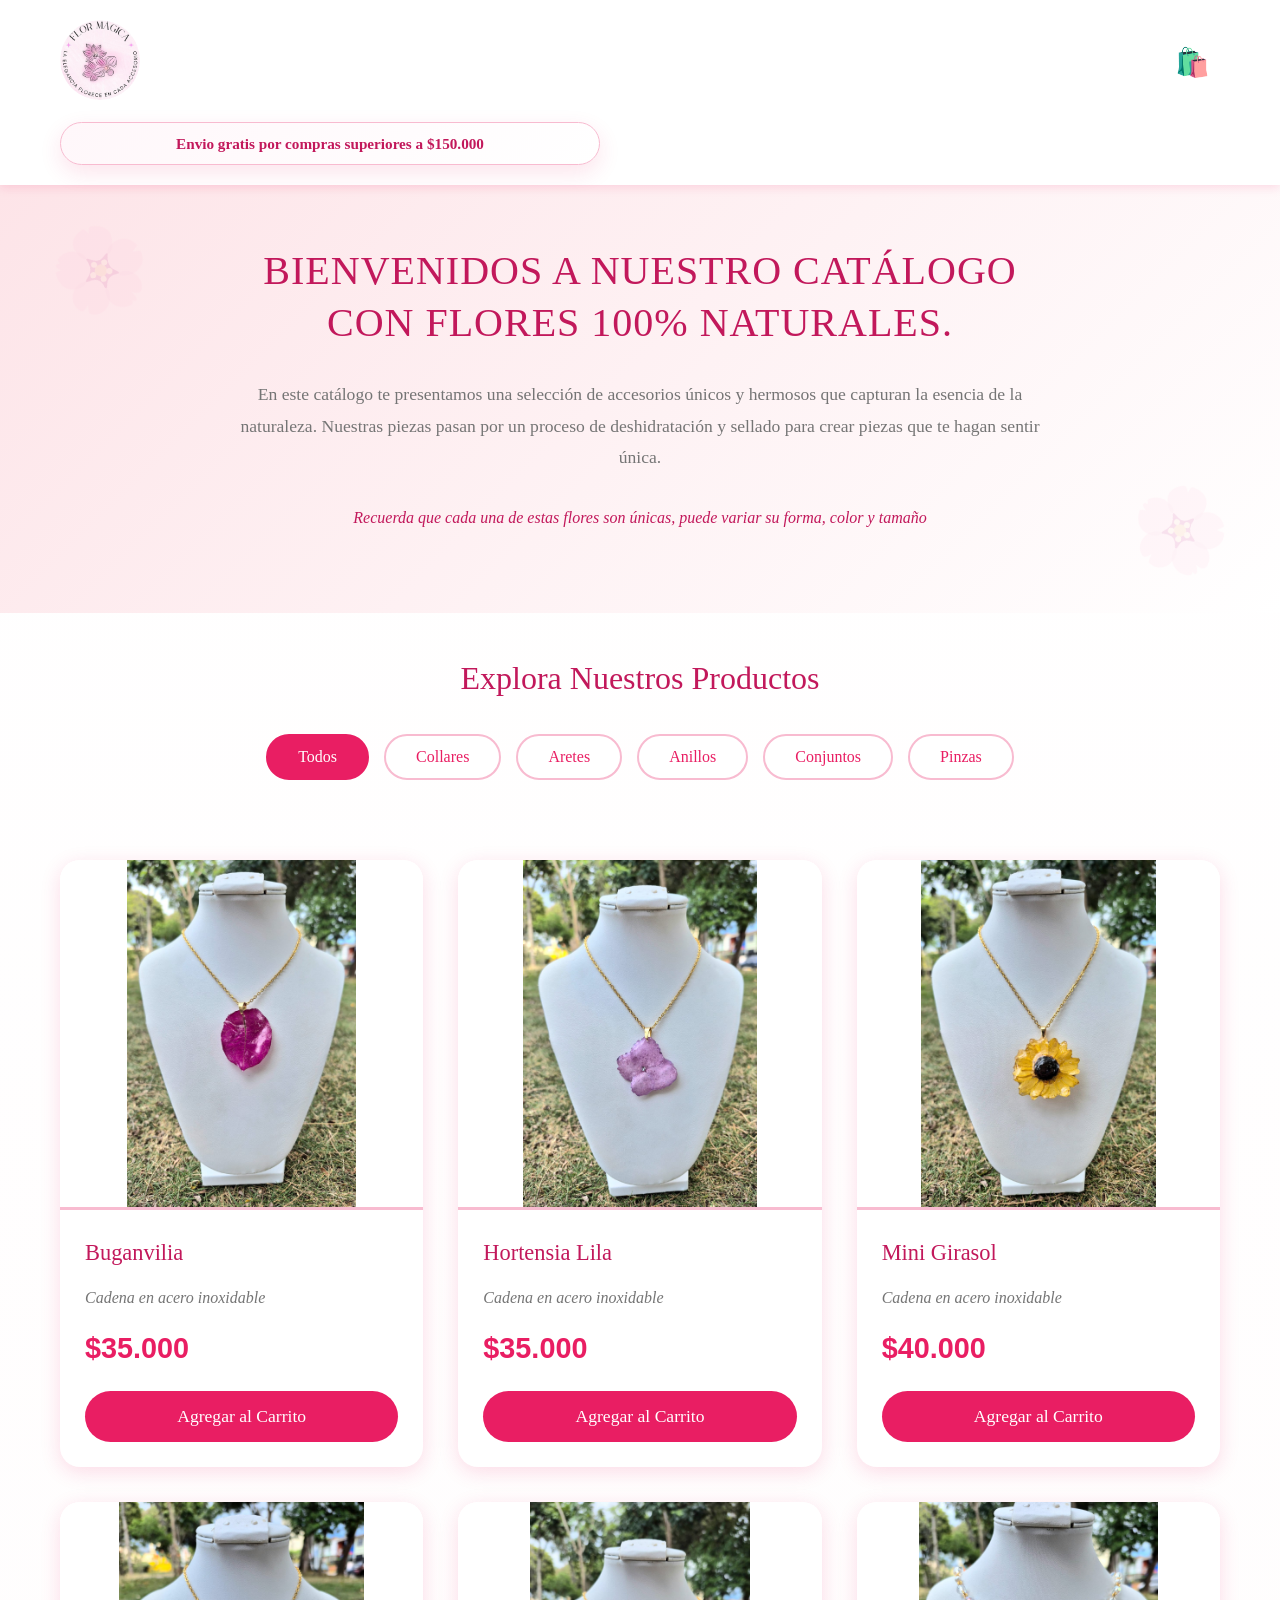
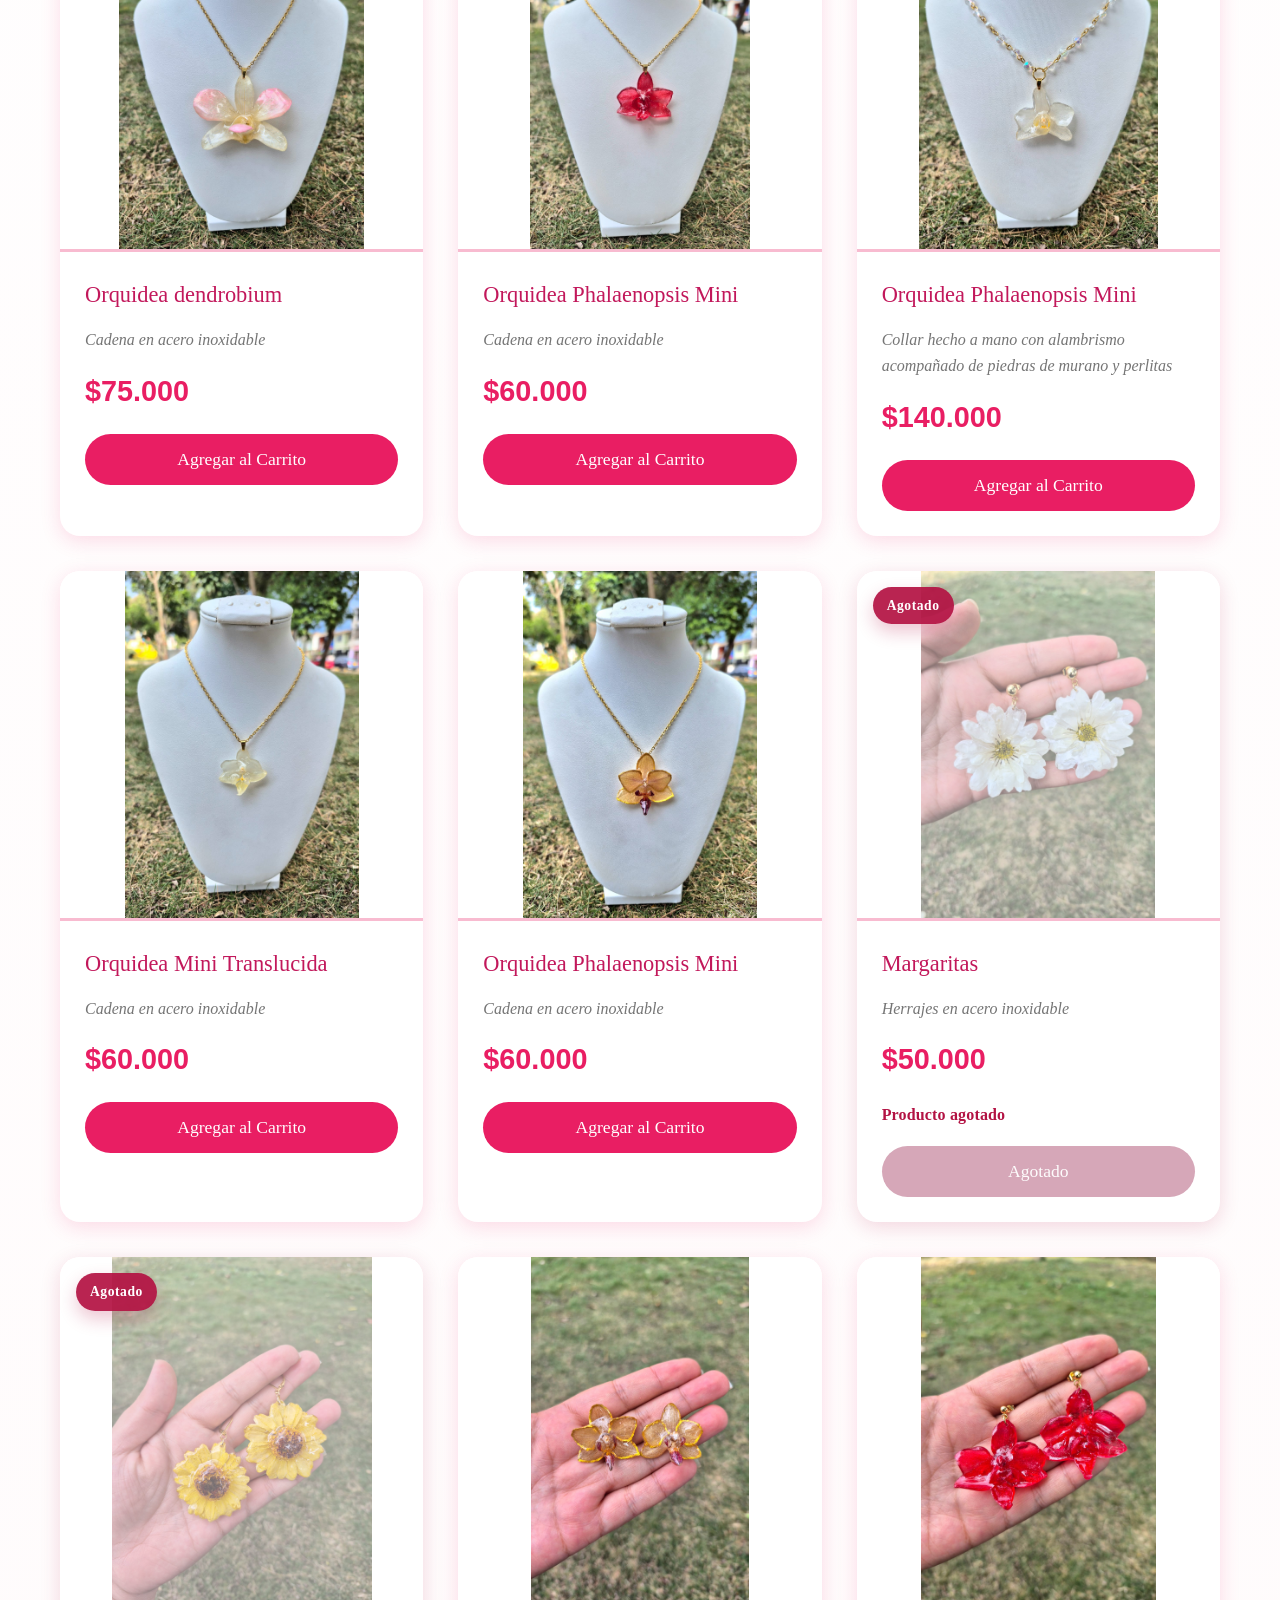
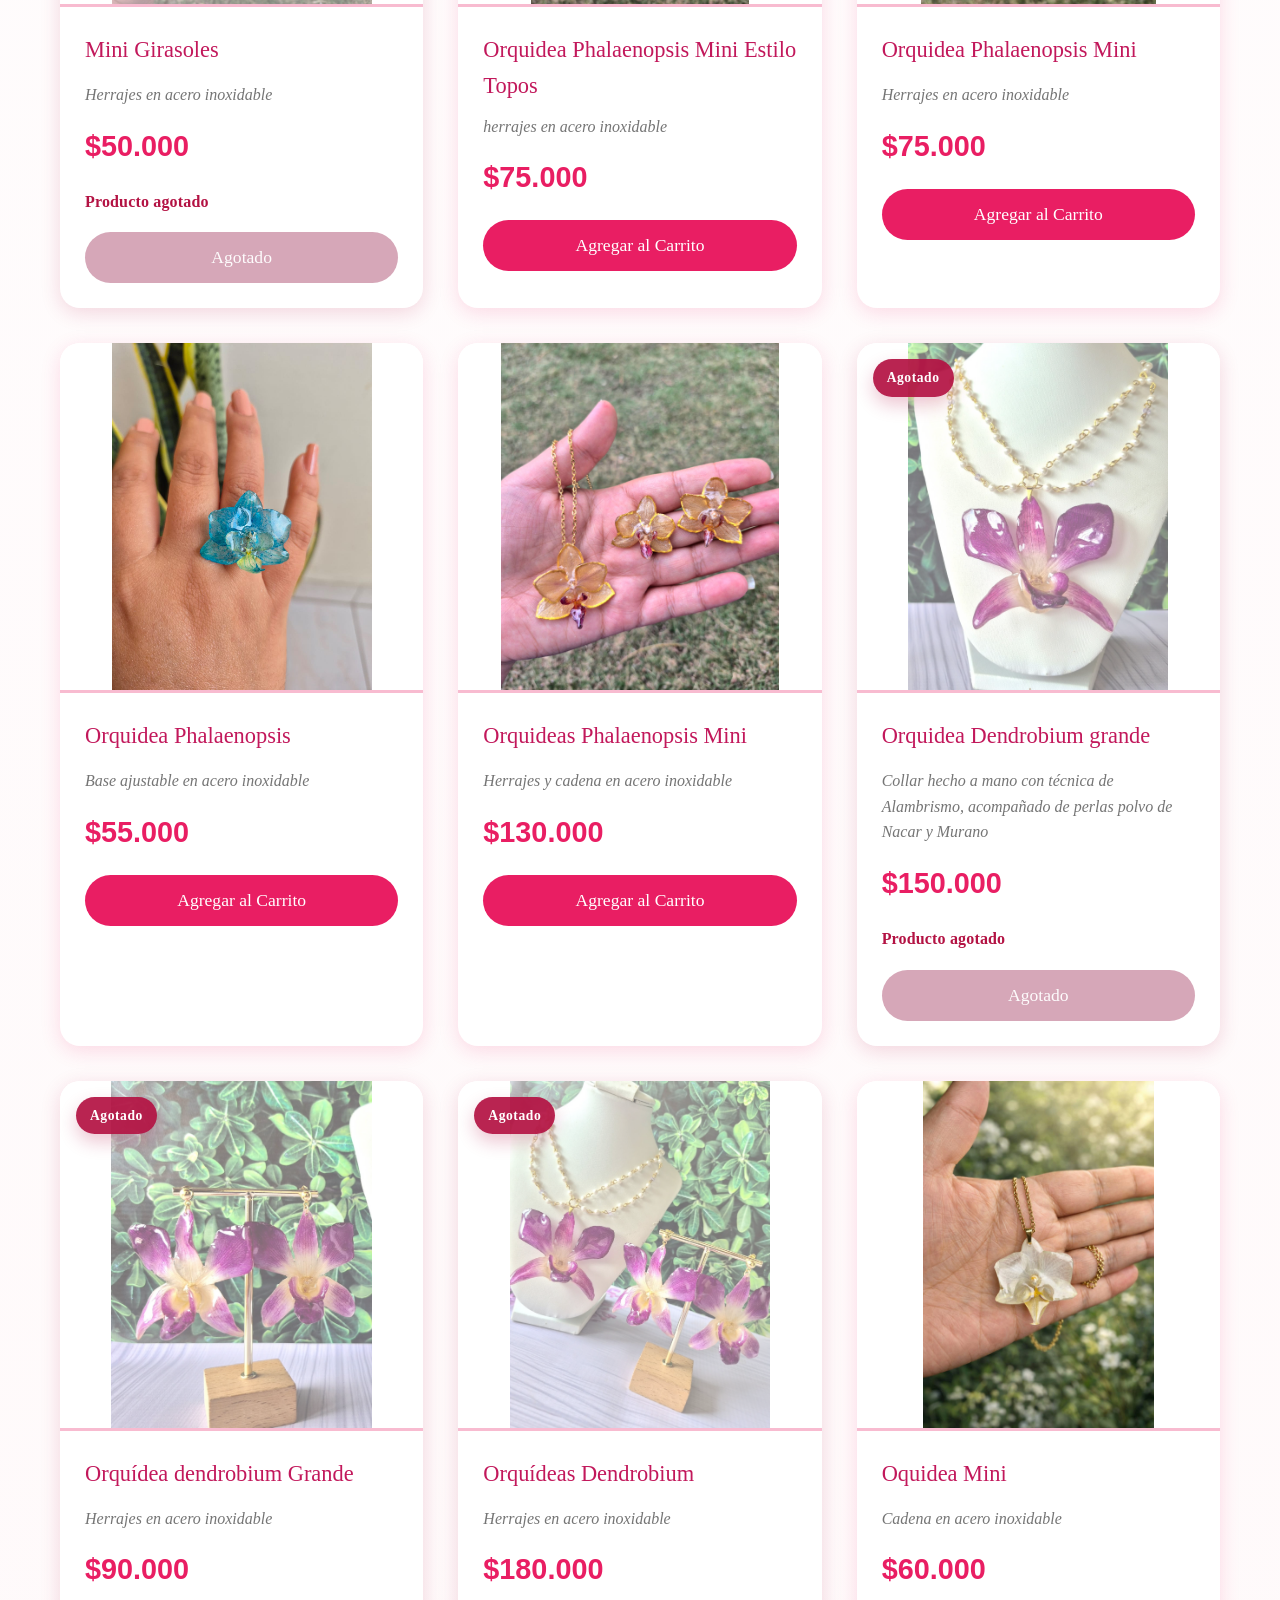
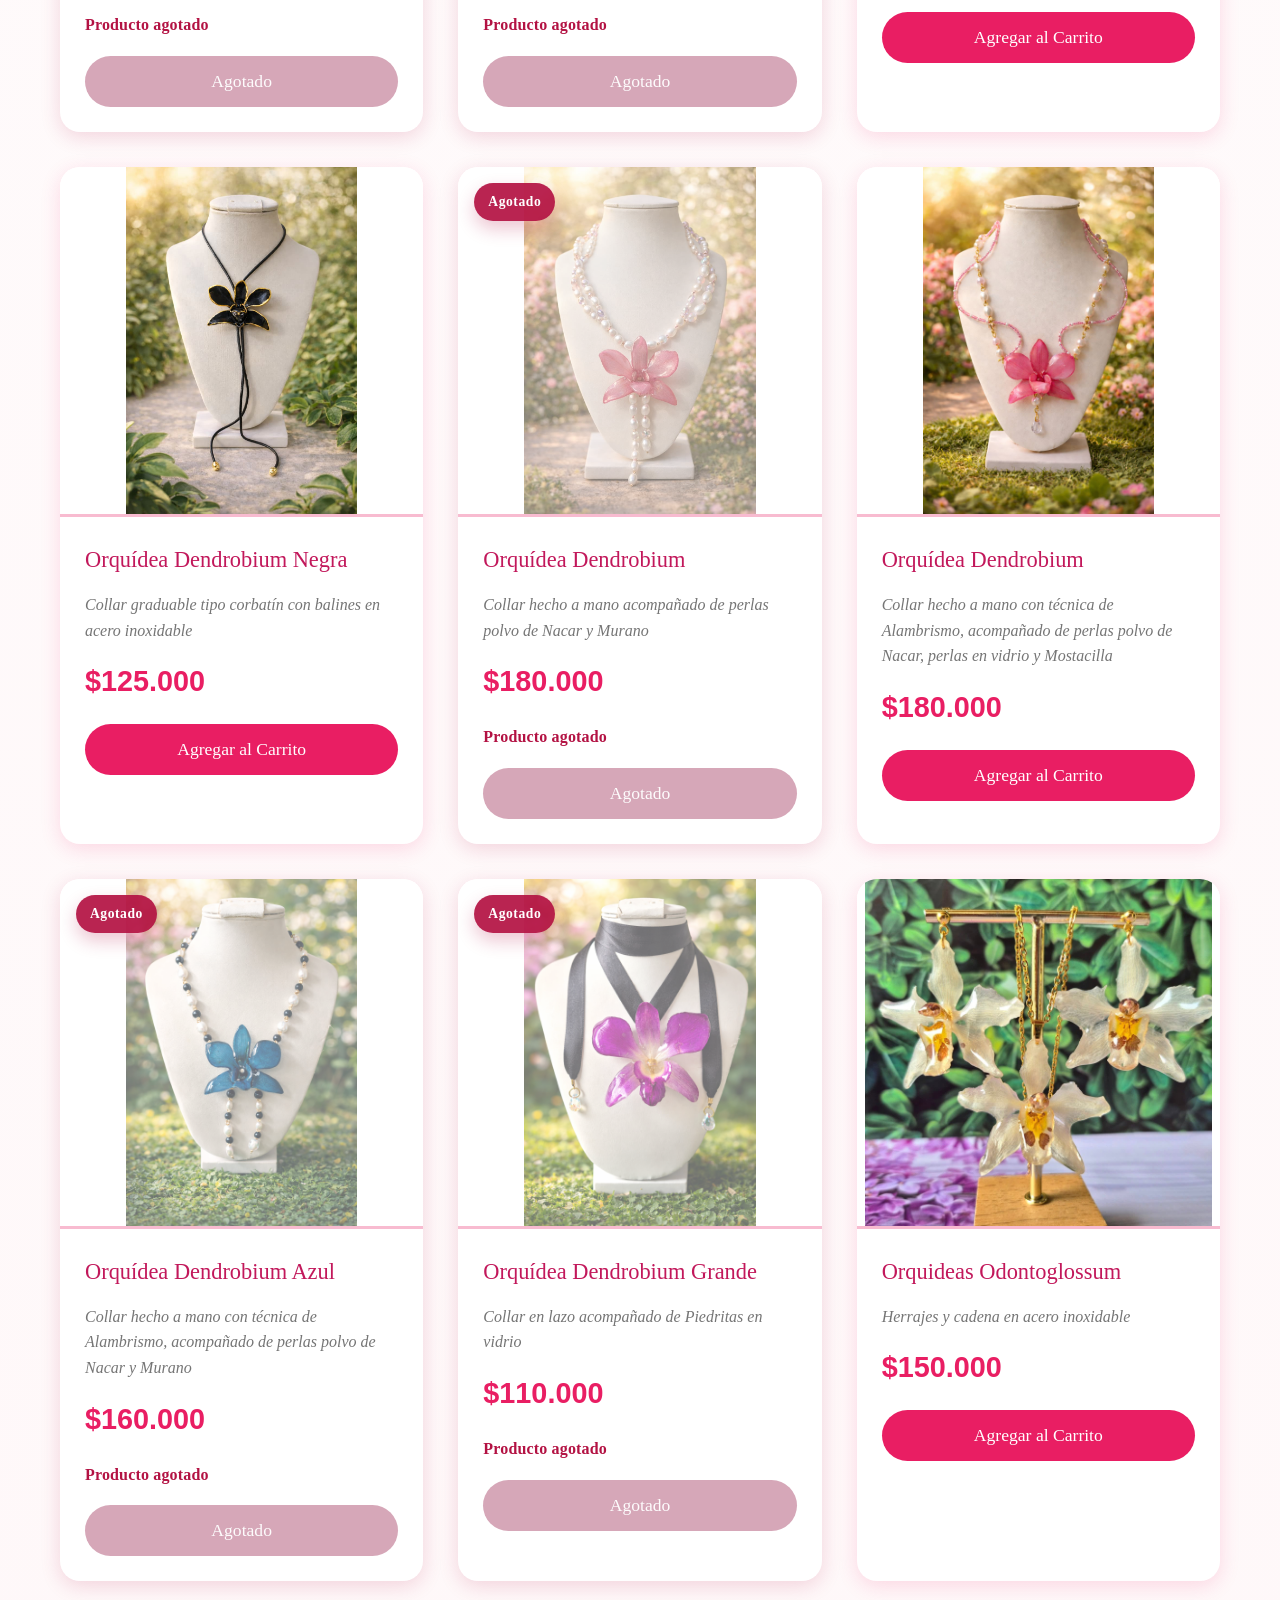
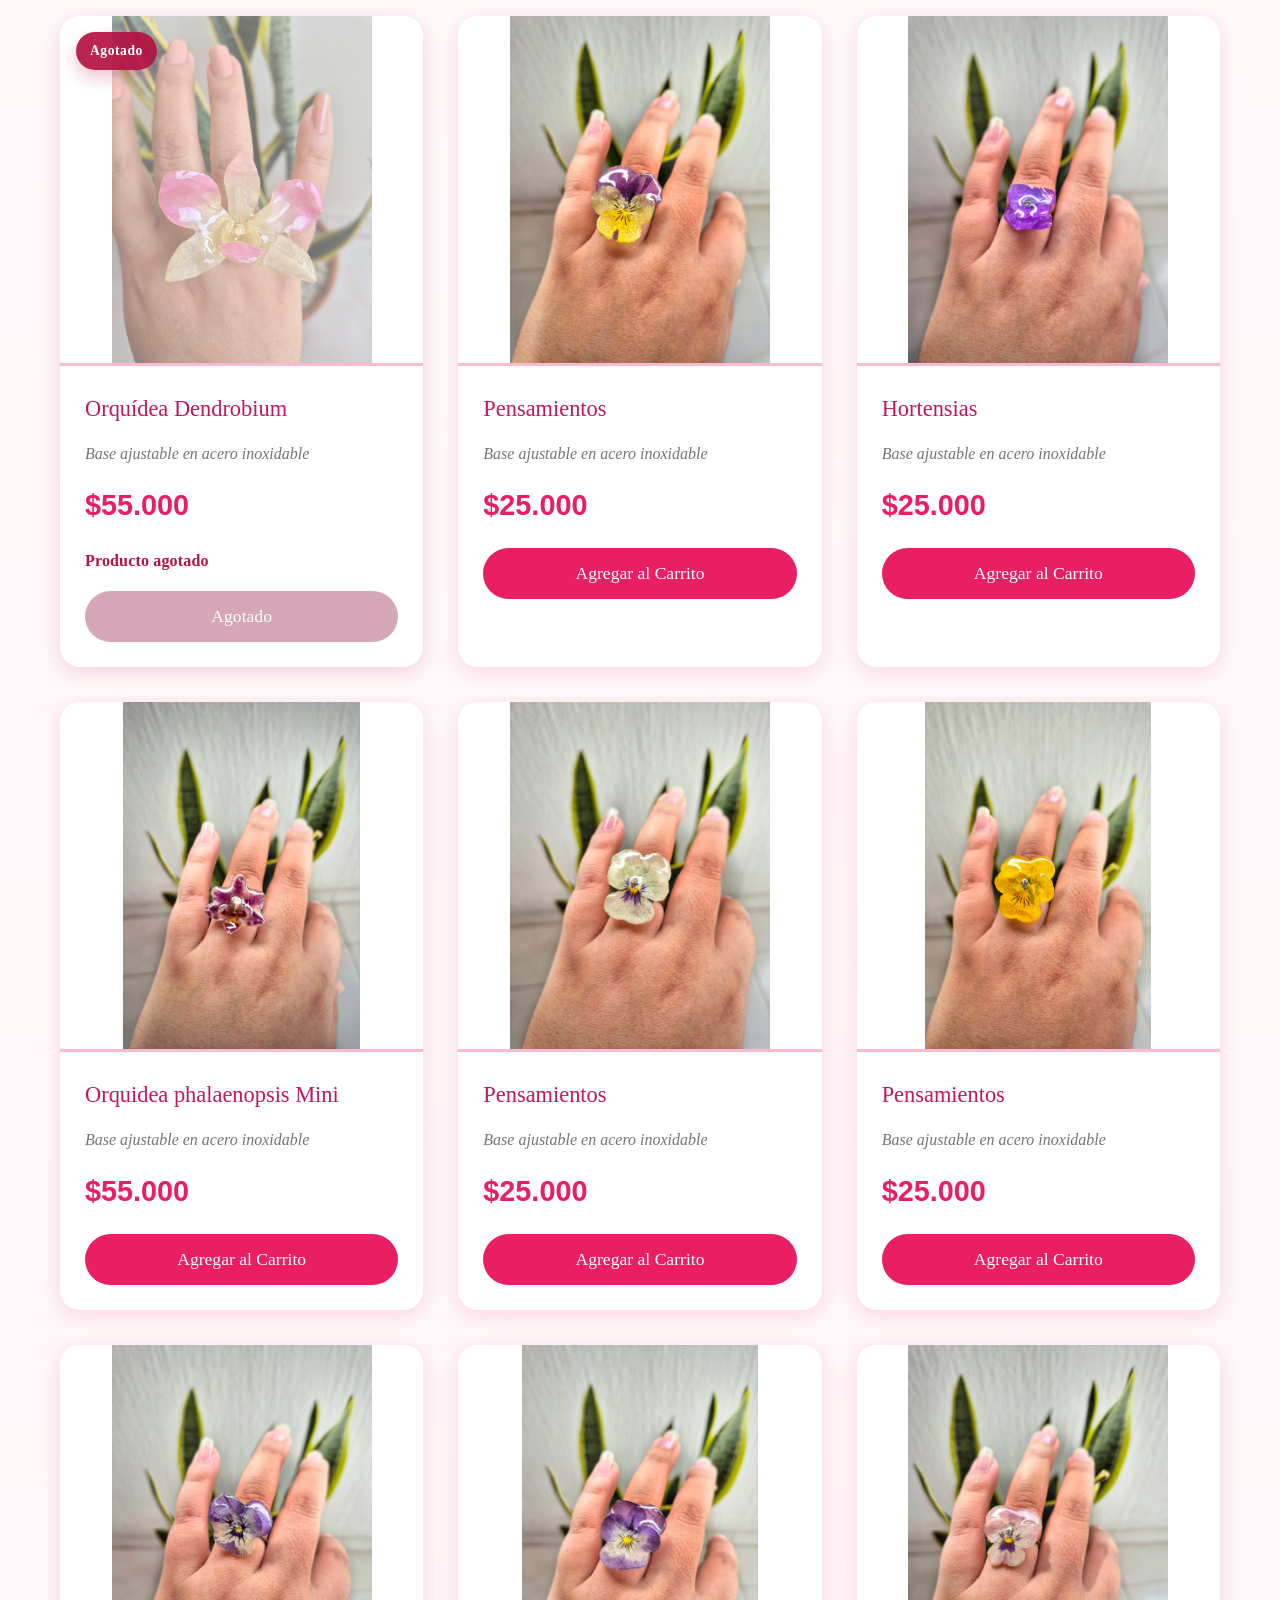
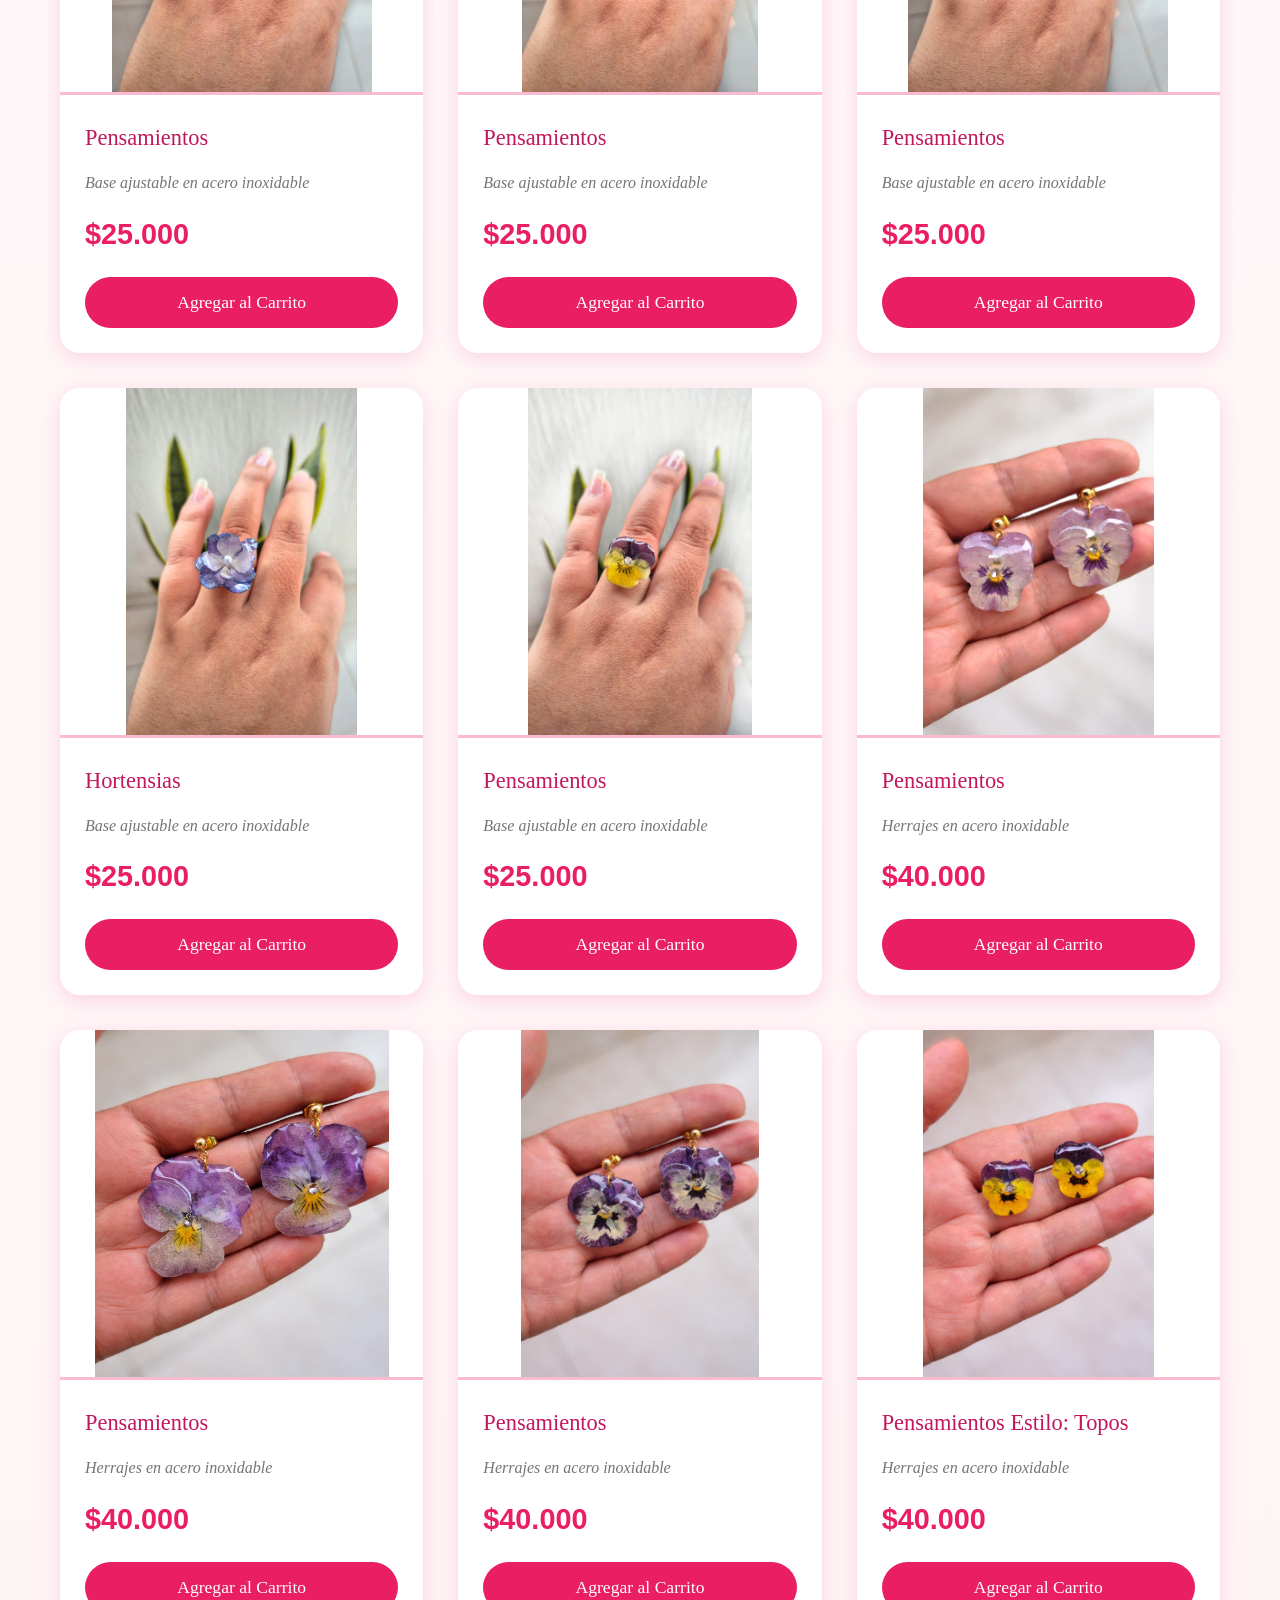
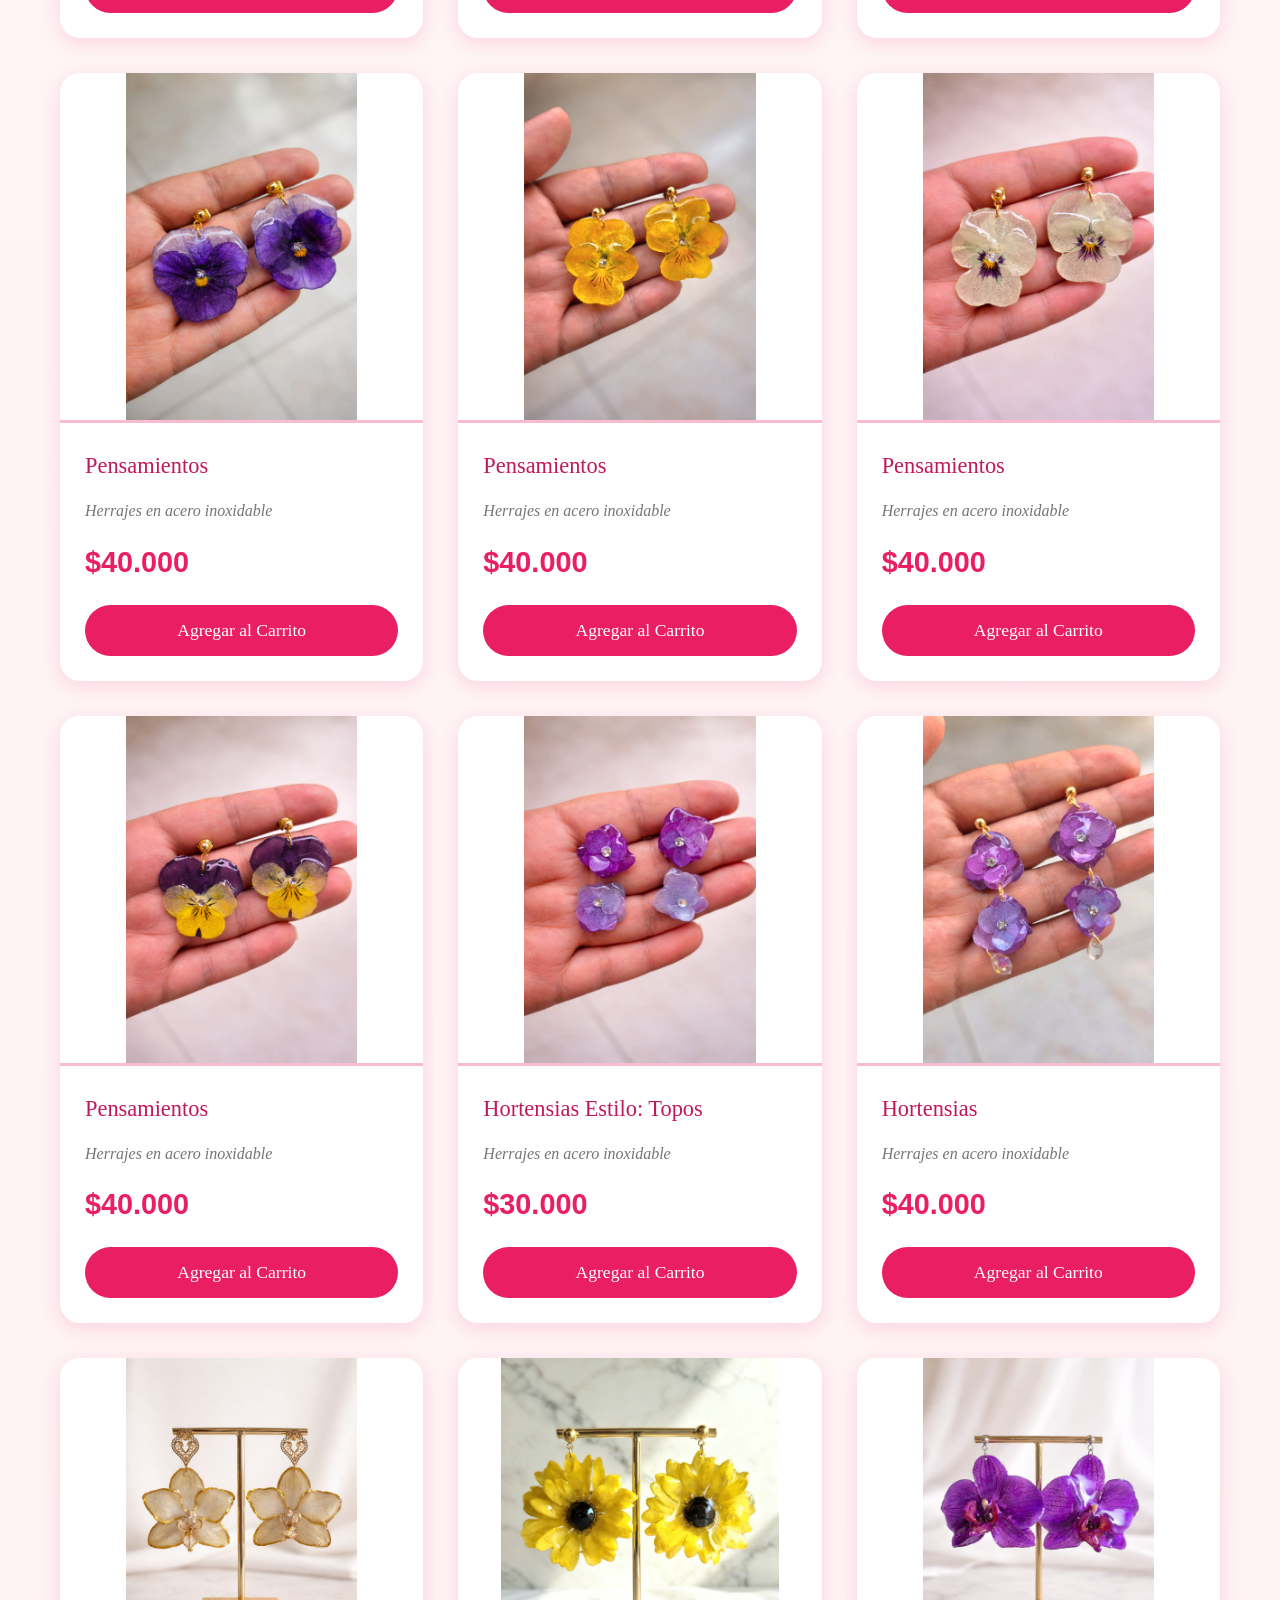
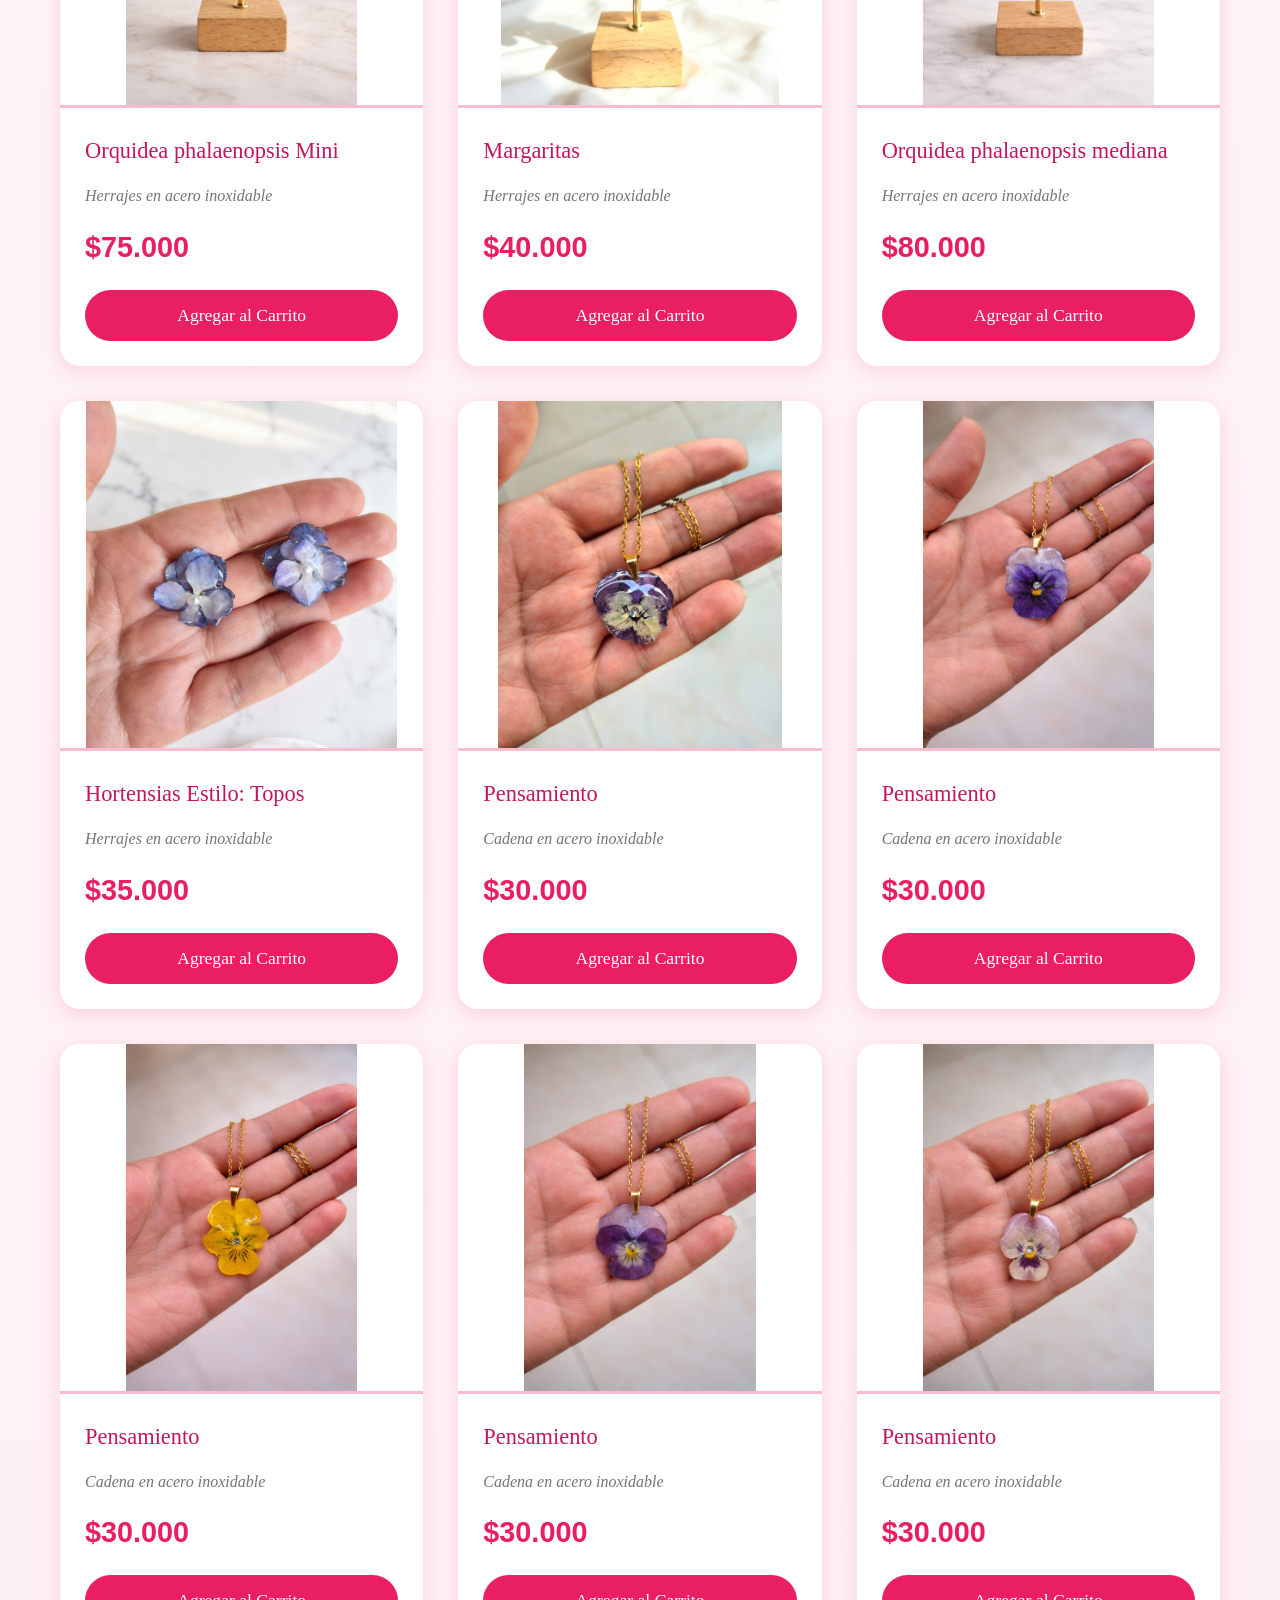
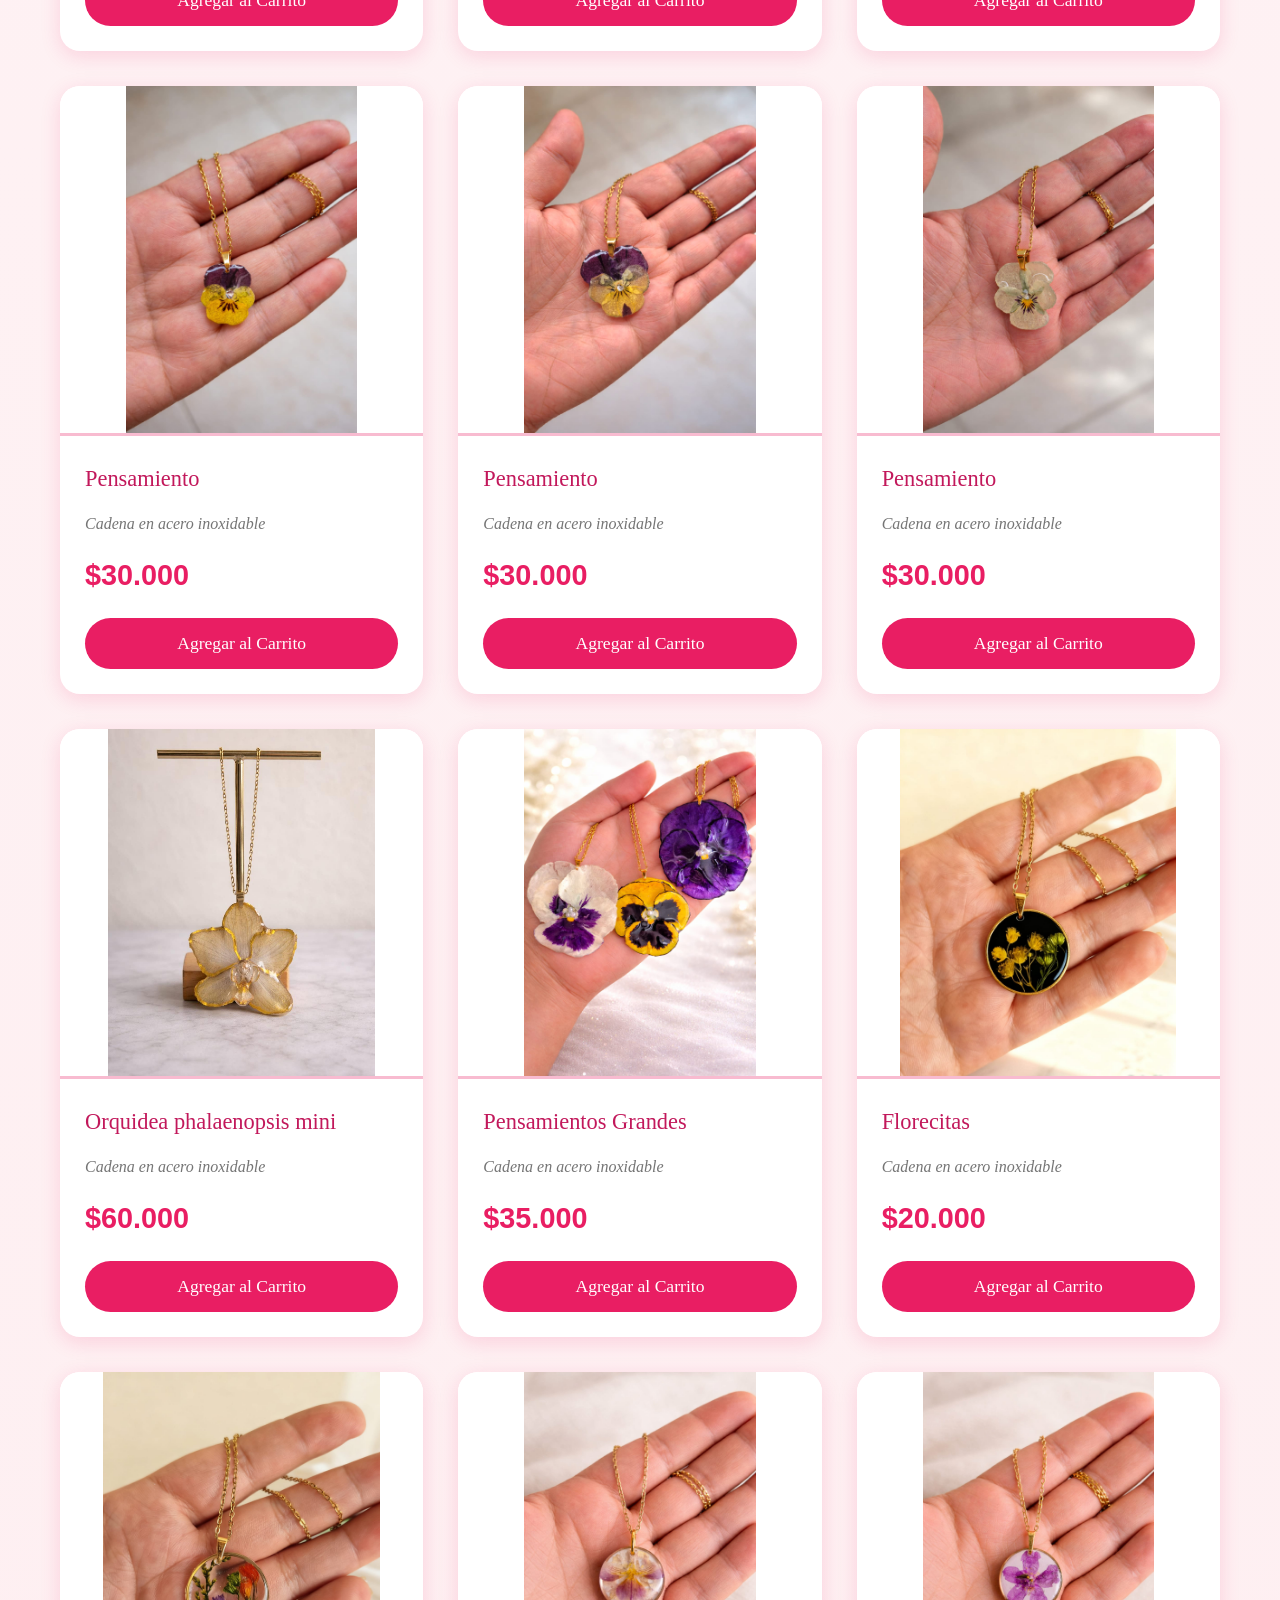
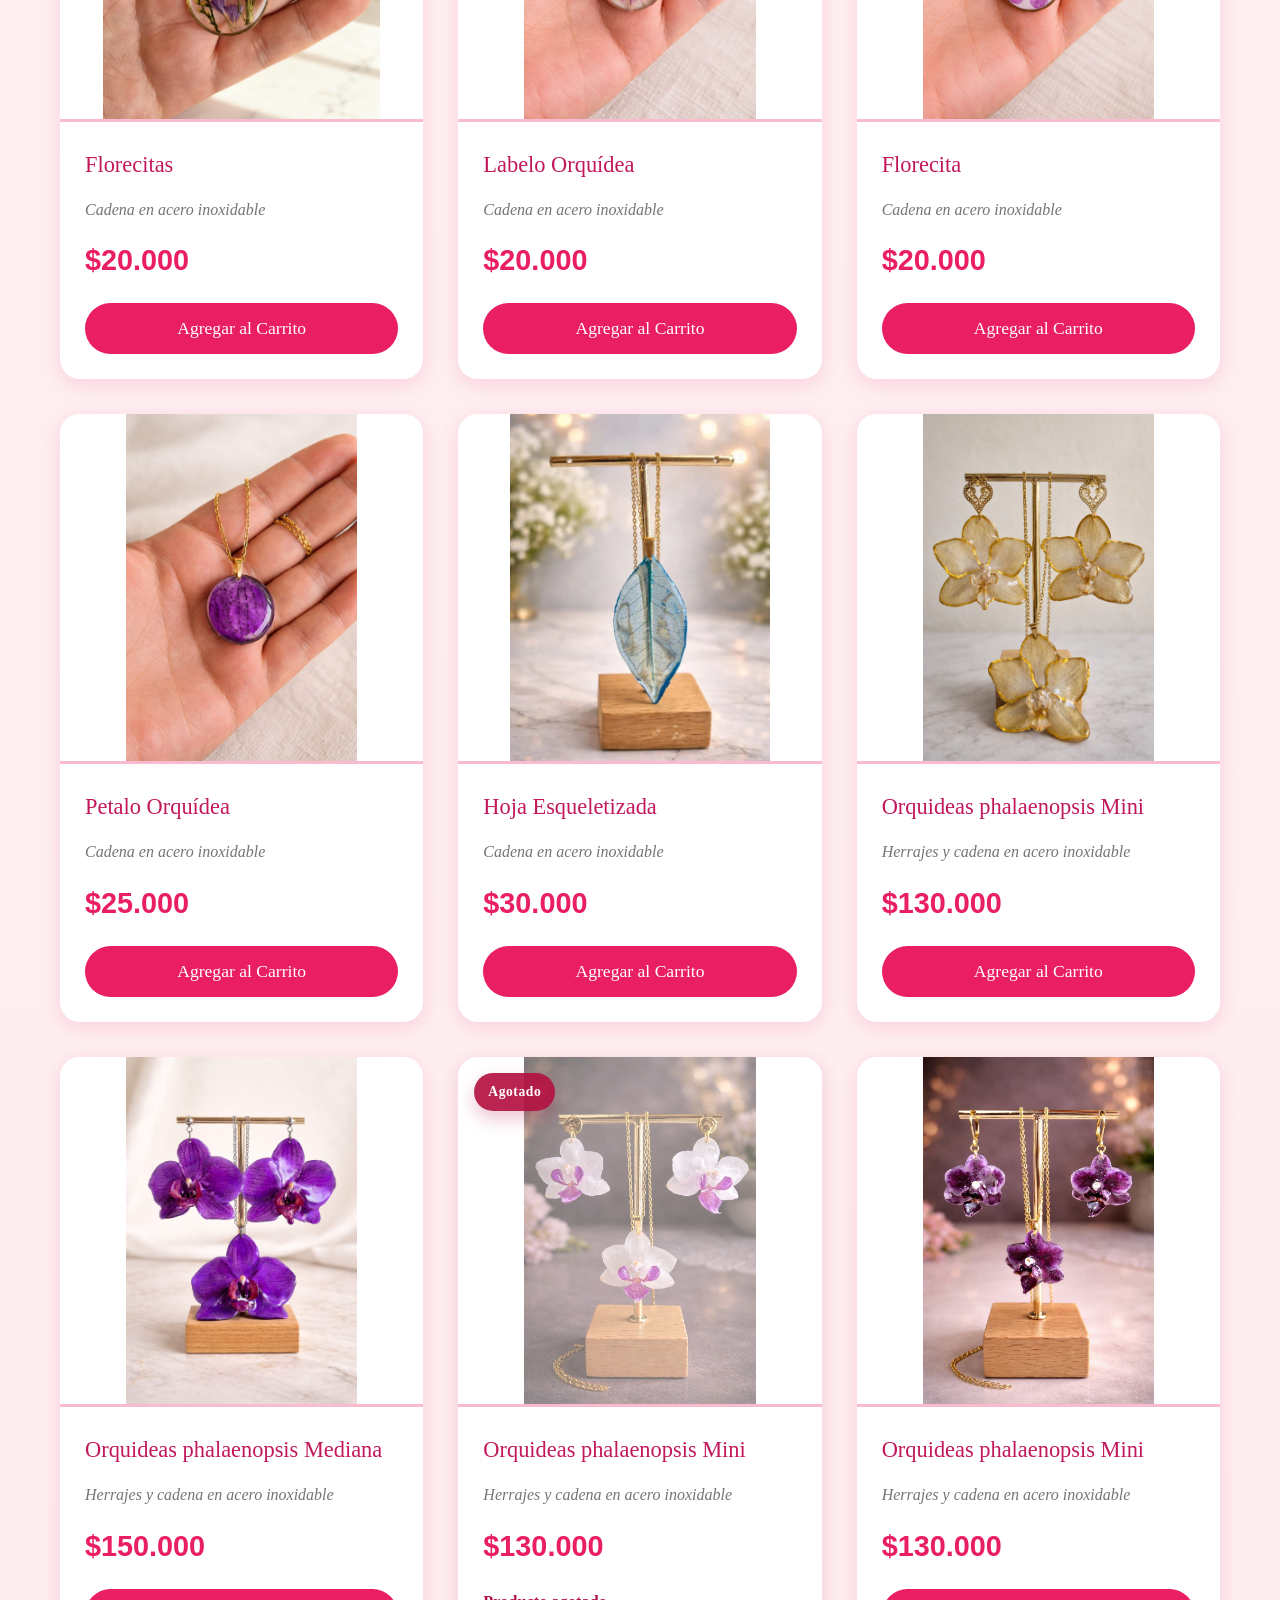
==== commit 7d579052: "cambios de catalogo" ====
--- a/index.html
+++ b/index.html
@@ -7,45 +7,26 @@
     <link rel="icon" type="image/png" href="logo.png" />
     <link rel="stylesheet" href="css/styles.css" />
   </head>
-  <body>
-    <!-- Header -->
-    <header>
-      <div class="container">
-        <div class="logo-space">
-          <img src="logo.png" alt="Flor Mágica Logo" class="logo" />
-        </div>
-        <div class="cart-icon" id="cartIcon">
-          🛍️
-          <span class="cart-count" id="cartCount">0</span>
-        </div>
-      </div>
-    </header>
-
-    <div class="promo-overlay" id="promoOverlay" aria-hidden="false">
-      <div class="promo-card" role="dialog" aria-modal="true">
-        <button class="promo-close" id="promoClose" type="button">✕</button>
-
-        <h2>POR COMPRAS SUPERIORES A 150.000 ENVIO GRATIS</h2>
-      </div>
-    </div>
-
-    <div class="promo-badge-wrap" id="promoBadgeWrap">
-      <div class="promo-popover" id="promoPopover" aria-hidden="true">
-        <p>Envio gratis por compras superiores a $150.000</p>
-        <button class="promo-popover-close" id="promoPopoverClose" type="button">
-          Cerrar
-        </button>
+  <body>
+    <!-- Header -->
+    <header>
+      <div class="container">
+        <div class="header-content">
+          <div class="header-top">
+            <div class="logo-space">
+              <img src="logo.png" alt="Flor Mágica Logo" class="logo" />
+            </div>
+            <div class="cart-icon" id="cartIcon">
+              🛍️
+              <span class="cart-count" id="cartCount">0</span>
+            </div>
+          </div>
+          <div class="promo-banner" aria-label="Promocion de envio">
+            Envio gratis por compras superiores a $150.000
+          </div>
+        </div>
       </div>
-      <button
-        class="promo-badge-button"
-        id="promoBadgeButton"
-        type="button"
-        aria-expanded="false"
-        aria-controls="promoPopover"
-      >
-        Envio gratis 🚚
-      </button>
-    </div>
+    </header>
 
     <!-- Hero Section -->
     <section class="hero">
@@ -733,3 +714,4 @@
     <script src="js/catalog.js"></script>
   </body>
 </html>
+
--- a/css/styles.css
+++ b/css/styles.css
@@ -41,6 +41,15 @@
 }
 
 header .container {
+  display: block;
+}
+
+.header-content {
+  display: grid;
+  gap: 14px;
+}
+
+.header-top {
   display: flex;
   justify-content: space-between;
   align-items: center;
@@ -99,139 +108,20 @@
   font-family: "Arial", sans-serif;
 }
 
-/* Promo announcement */
-.promo-overlay {
-  display: none !important;
-}
-
-.promo-overlay.hidden {
-  display: none !important;
-}
-
-.promo-card {
-  position: relative;
-  max-width: 520px;
-  width: 100%;
-  background: linear-gradient(135deg, #fff0f5, #ffffff);
-  border: 2px solid var(--rosa-medio);
-  border-radius: 22px;
-  padding: 28px 26px 24px;
-  text-align: center;
-  box-shadow: 0 18px 40px var(--sombra);
-  transform: translateY(0) scale(1);
-  transition:
-    transform 160ms ease,
-    box-shadow 160ms ease;
-}
-
-.promo-overlay.hidden .promo-card {
-  transform: translateY(6px) scale(0.98);
-}
-
-.promo-card h2 {
+/* Promo banner */
+.promo-banner {
+  align-self: center;
+  max-width: 540px;
+  padding: 10px 18px;
+  border: 1px solid var(--rosa-medio);
+  border-radius: 999px;
+  background: linear-gradient(135deg, #fff7fa, #ffffff);
   color: var(--rosa-oscuro);
-  font-size: 1.6rem;
-  margin: 10px 0 8px;
-  line-height: 1.3;
-}
-
-.promo-eyebrow {
-  text-transform: uppercase;
-  letter-spacing: 2px;
-  font-size: 0.75rem;
-  color: var(--rosa-fuerte);
-  font-weight: bold;
-}
-
-.promo-subtitle {
-  color: var(--texto-secundario);
-  font-size: 0.95rem;
-}
-
-.promo-close {
-  position: absolute;
-  top: 10px;
-  right: 10px;
-  border: none;
-  background: #fff0f4;
-  color: var(--rosa-oscuro);
-  width: 32px;
-  height: 32px;
-  border-radius: 50%;
-  cursor: pointer;
-  font-size: 16px;
-}
-
-.promo-close:hover {
-  background: #ffe4ec;
-}
-
-.promo-badge-wrap {
-  position: fixed;
-  right: 20px;
-  bottom: 24px;
-  z-index: 90;
-  display: grid;
-  justify-items: end;
-  gap: 10px;
-  max-width: min(280px, calc(100vw - 32px));
-}
-
-.promo-badge-button {
-  border: 1px solid var(--rosa-medio);
-  background: rgba(255, 255, 255, 0.96);
-  color: var(--rosa-oscuro);
-  border-radius: 999px;
-  padding: 10px 14px;
-  font-family: inherit;
   font-size: 0.95rem;
   font-weight: 600;
-  line-height: 1.2;
-  cursor: pointer;
-  box-shadow: 0 10px 24px rgba(233, 30, 99, 0.16);
-  transition:
-    transform 0.2s ease,
-    box-shadow 0.2s ease,
-    background 0.2s ease;
-  max-width: 100%;
-}
-
-.promo-badge-button:hover {
-  transform: translateY(-2px);
-  background: #fff7fa;
-}
-
-.promo-popover {
-  display: none;
-  width: min(260px, calc(100vw - 32px));
-  padding: 14px 14px 12px;
-  border-radius: 16px;
-  border: 1px solid var(--rosa-claro);
-  background: rgba(255, 255, 255, 0.98);
-  color: var(--texto-principal);
-  box-shadow: 0 14px 30px rgba(233, 30, 99, 0.16);
-}
-
-.promo-popover.open {
-  display: grid;
-  gap: 10px;
-}
-
-.promo-popover p {
-  font-size: 0.92rem;
-  line-height: 1.45;
-}
-
-.promo-popover-close {
-  justify-self: start;
-  border: 1px solid var(--rosa-claro);
-  background: #fff6f9;
-  color: var(--rosa-oscuro);
-  border-radius: 999px;
-  padding: 7px 12px;
-  font-family: inherit;
-  font-size: 0.82rem;
-  cursor: pointer;
+  line-height: 1.4;
+  text-align: center;
+  box-shadow: 0 8px 22px rgba(233, 30, 99, 0.12);
 }
 
 /* Hero Section */
@@ -755,6 +645,16 @@
     padding: 15px 0;
   }
 
+  .header-content {
+    gap: 12px;
+  }
+
+  .promo-banner {
+    max-width: 100%;
+    padding: 9px 14px;
+    font-size: 0.88rem;
+  }
+
   .logo-placeholder {
     width: 100px;
     height: 50px;
@@ -918,22 +818,6 @@
     font-size: 1rem;
   }
 
-  .promo-badge-wrap {
-    right: 14px;
-    bottom: 78px;
-    max-width: min(240px, calc(100vw - 24px));
-  }
-
-  .promo-badge-button {
-    padding: 9px 12px;
-    font-size: 0.85rem;
-  }
-
-  .promo-popover {
-    width: min(220px, calc(100vw - 24px));
-    padding: 12px;
-  }
-
   /* Footer */
   footer {
     padding: 30px 15px;
@@ -952,6 +836,10 @@
 /* Móviles (320px - 480px) */
 @media (max-width: 480px) {
   /* Header */
+  .header-top {
+    gap: 12px;
+  }
+
   .logo-placeholder {
     width: 80px;
     height: 40px;
@@ -973,6 +861,13 @@
     font-size: 11px;
     top: 3px;
     right: 3px;
+  }
+
+  .promo-banner {
+    border-radius: 20px;
+    padding: 10px 12px;
+    font-size: 0.82rem;
+    line-height: 1.35;
   }
 
   /* Hero */
@@ -1138,25 +1033,6 @@
     border-radius: 25px;
   }
 
-  .promo-badge-wrap {
-    right: 12px;
-    bottom: 86px;
-    max-width: calc(100vw - 24px);
-  }
-
-  .promo-badge-button {
-    padding: 8px 11px;
-    font-size: 0.8rem;
-  }
-
-  .promo-popover {
-    width: min(200px, calc(100vw - 24px));
-  }
-
-  .promo-popover p {
-    font-size: 0.84rem;
-  }
-
   /* Footer */
   footer {
     padding: 25px 15px;
@@ -1235,9 +1111,6 @@
     max-height: 95vh;
   }
 
-  .promo-badge-wrap {
-    bottom: 16px;
-  }
 }
 
 /* Mejorar táctil en móviles */
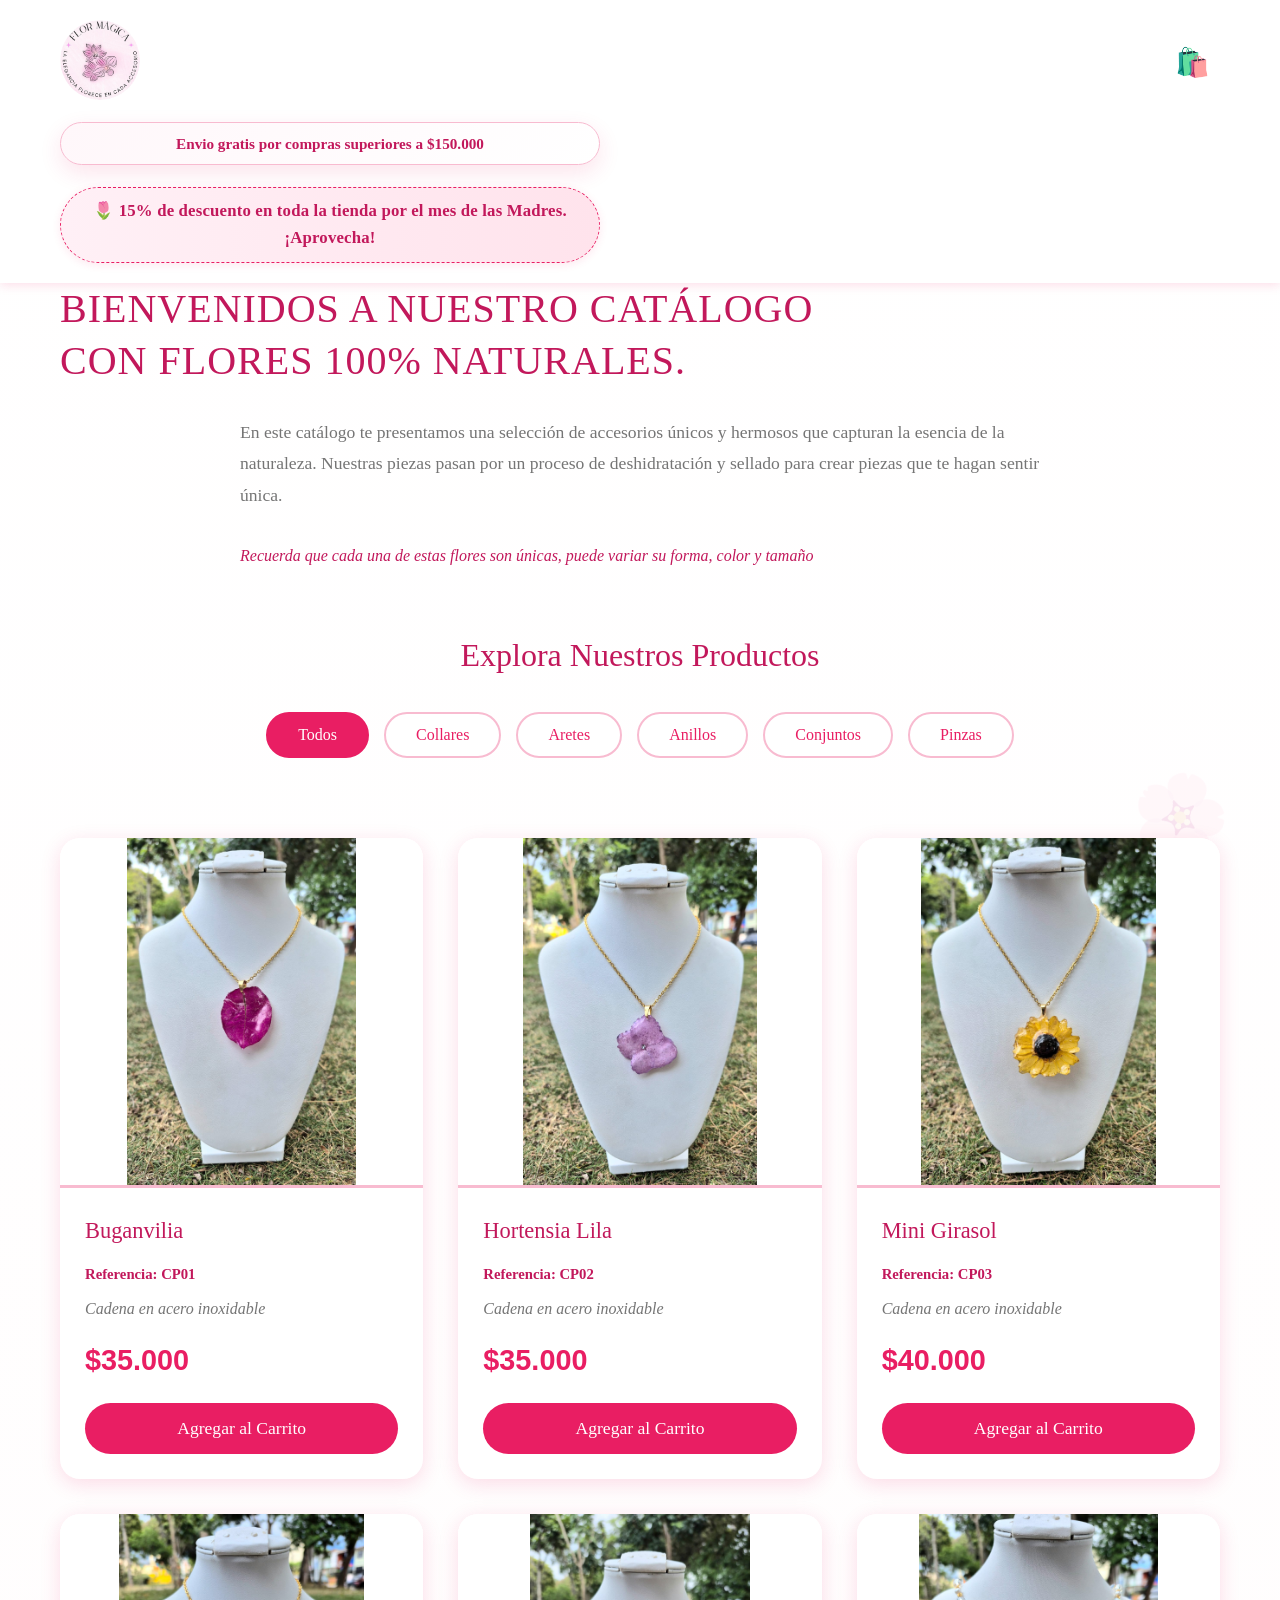
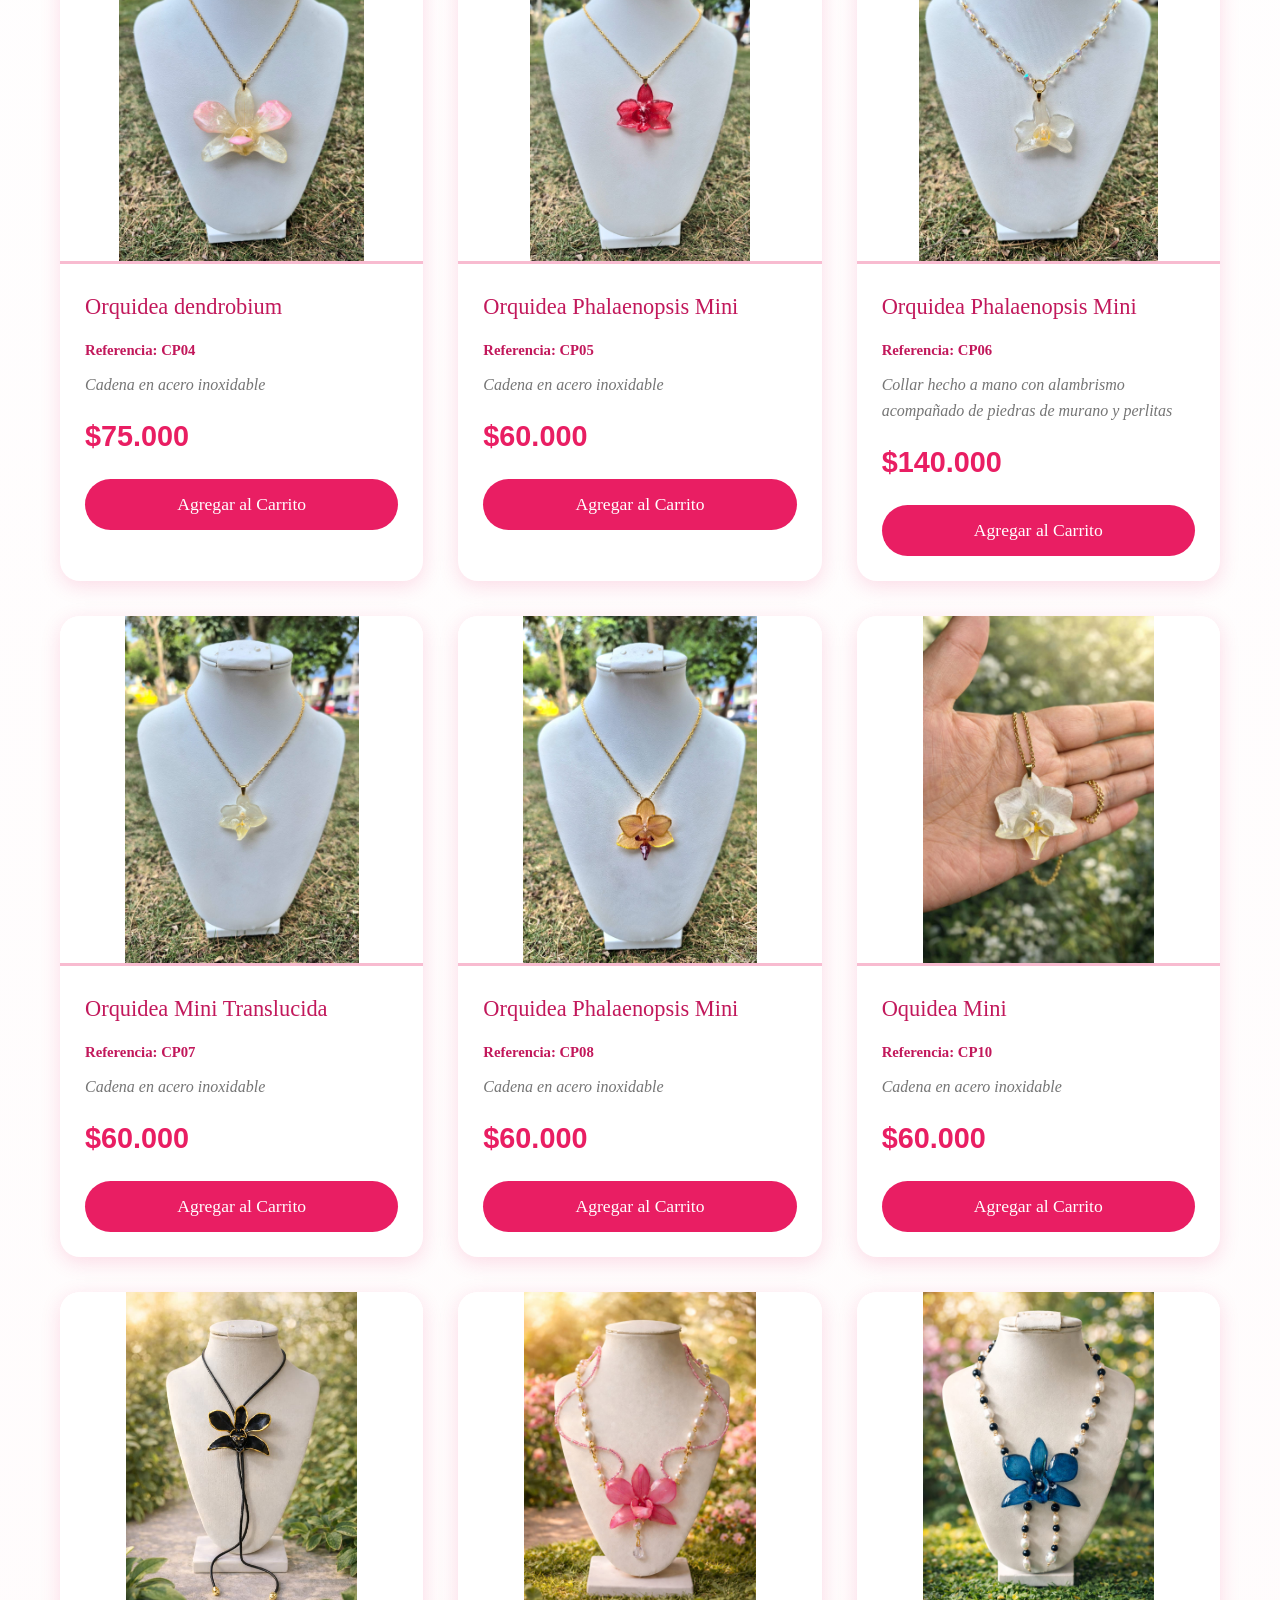
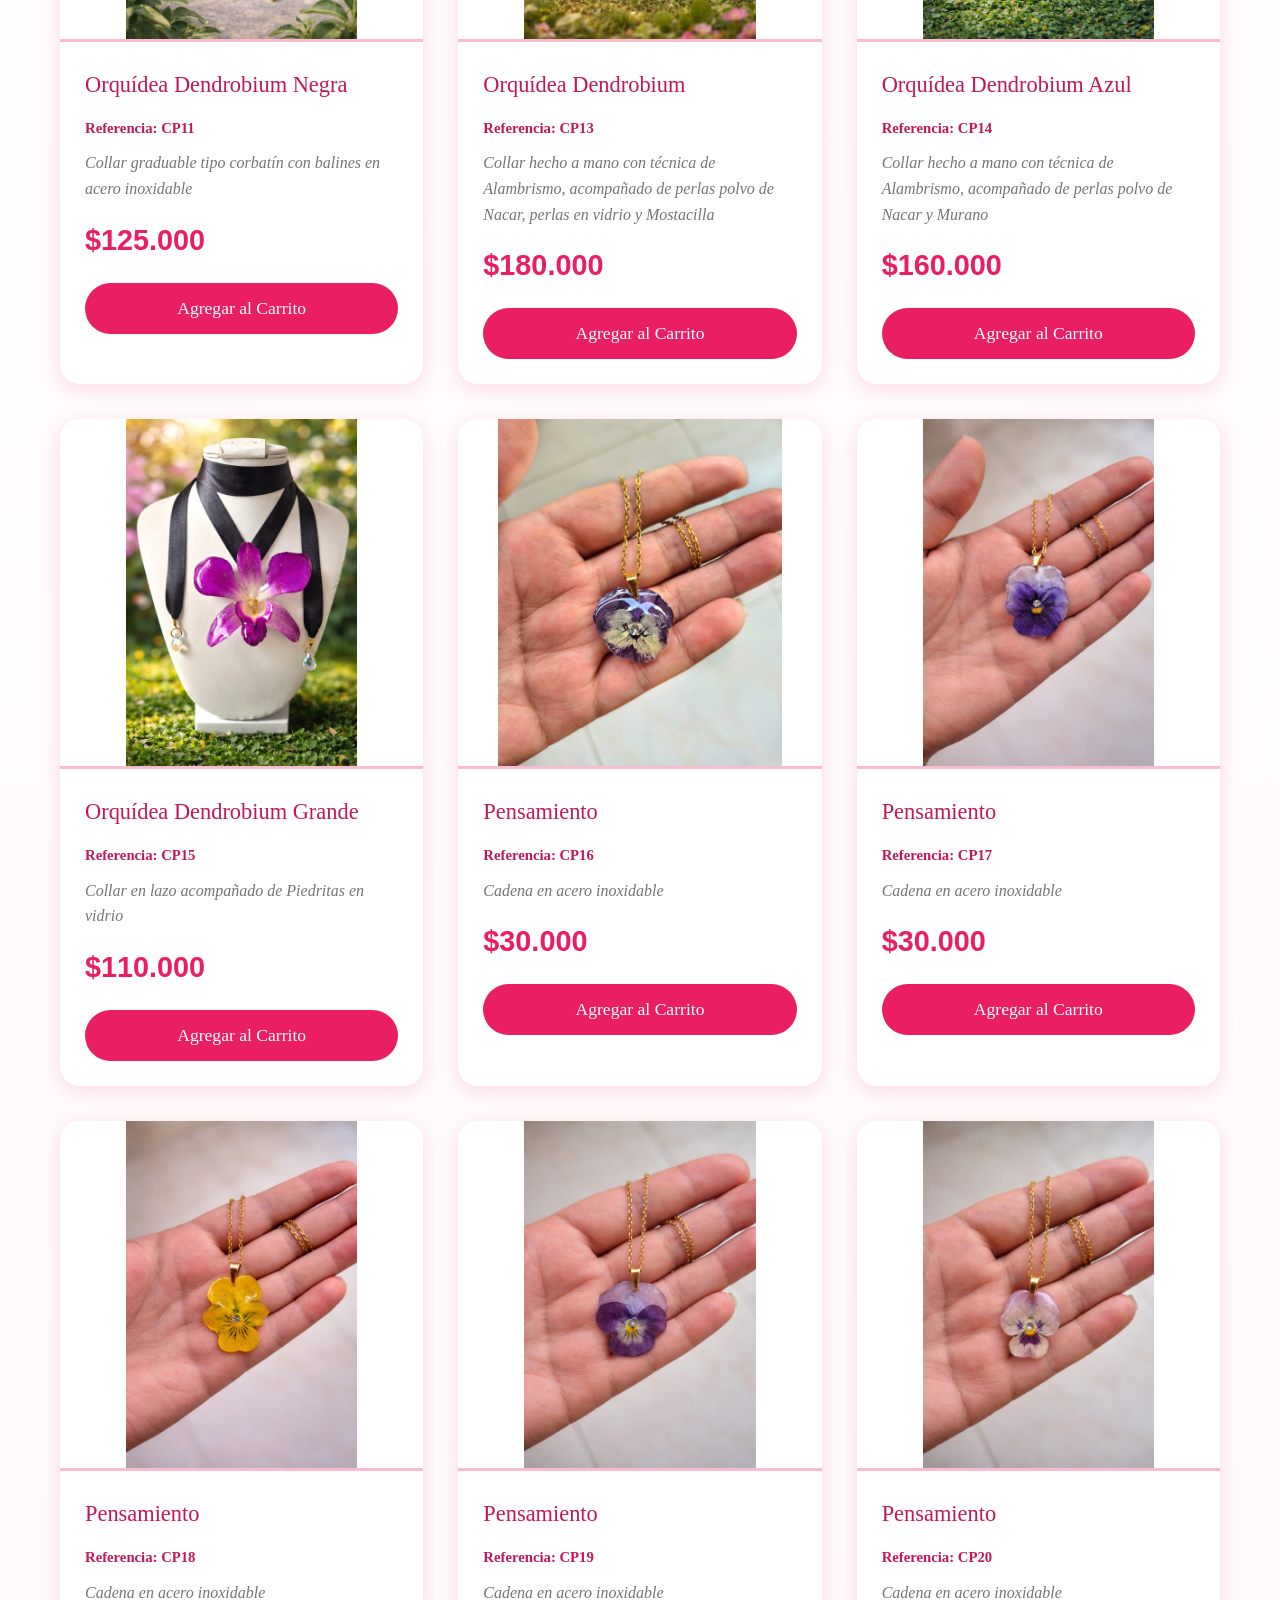
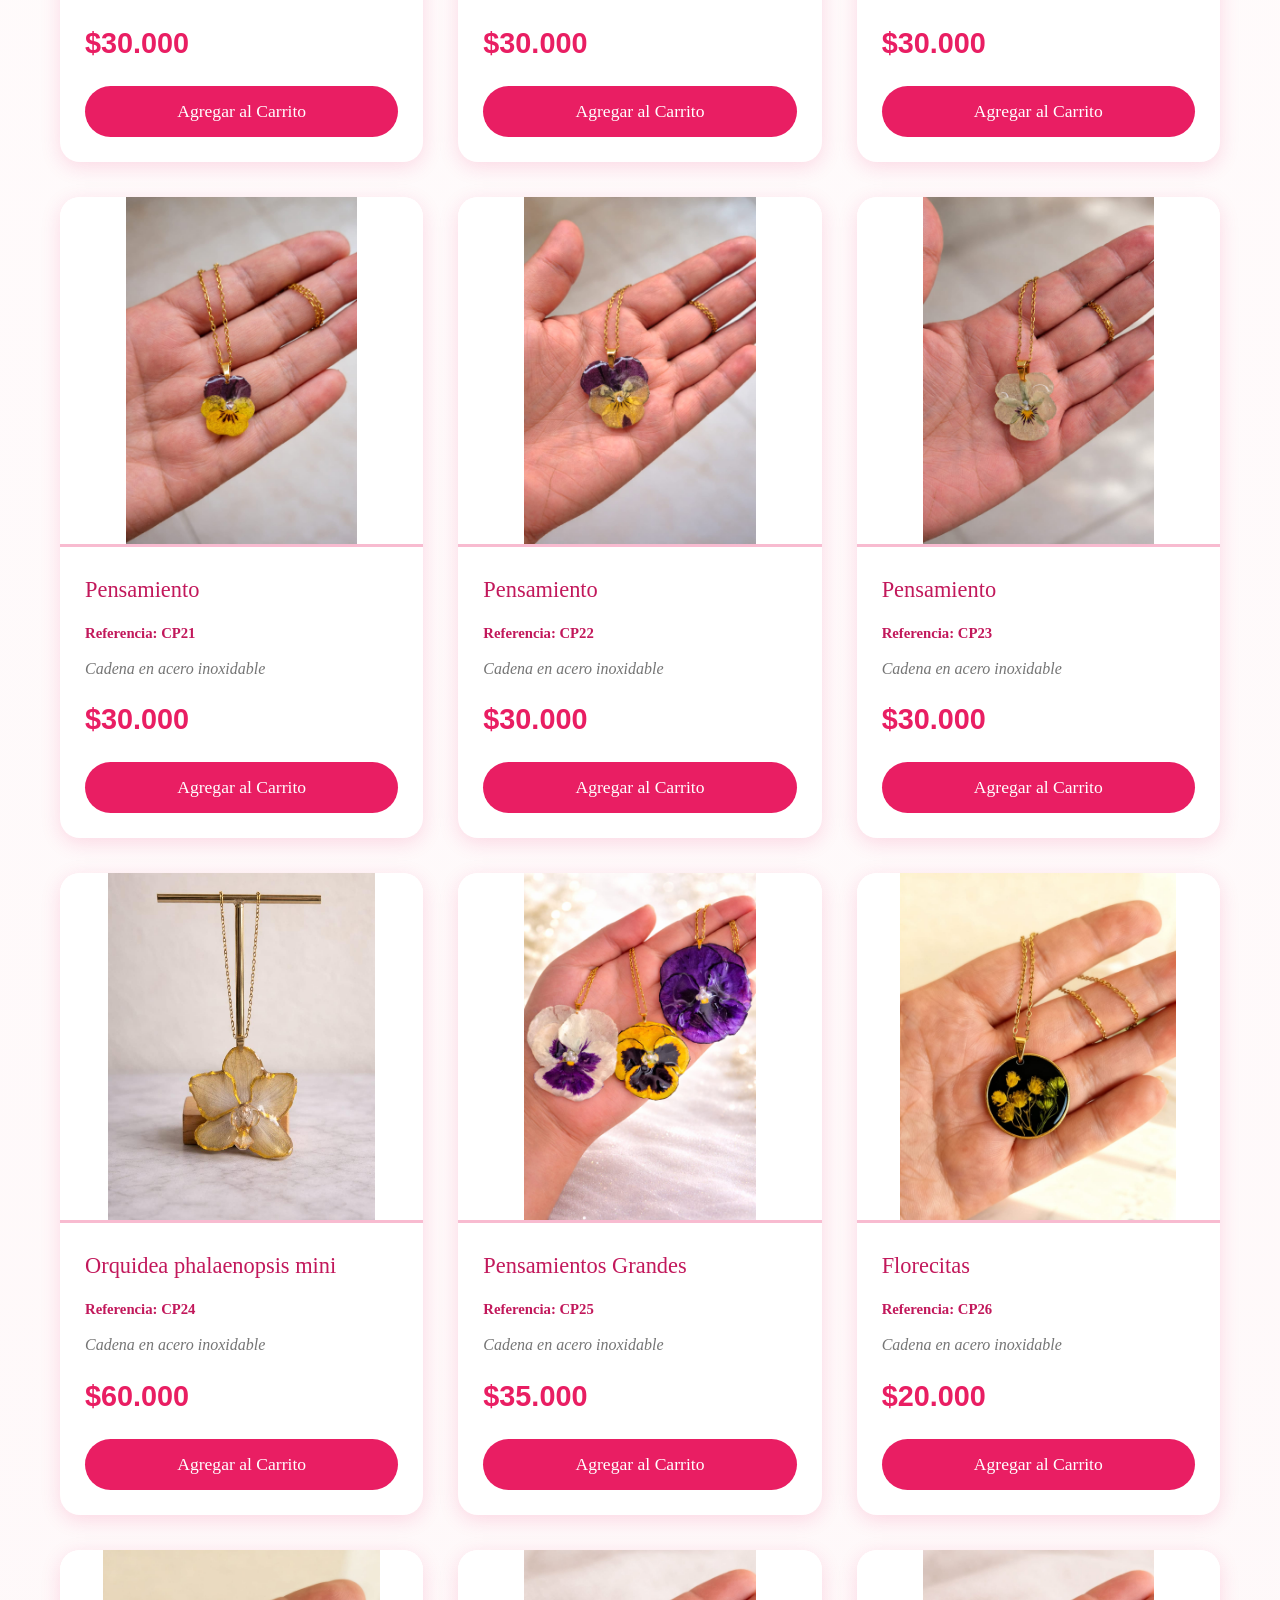
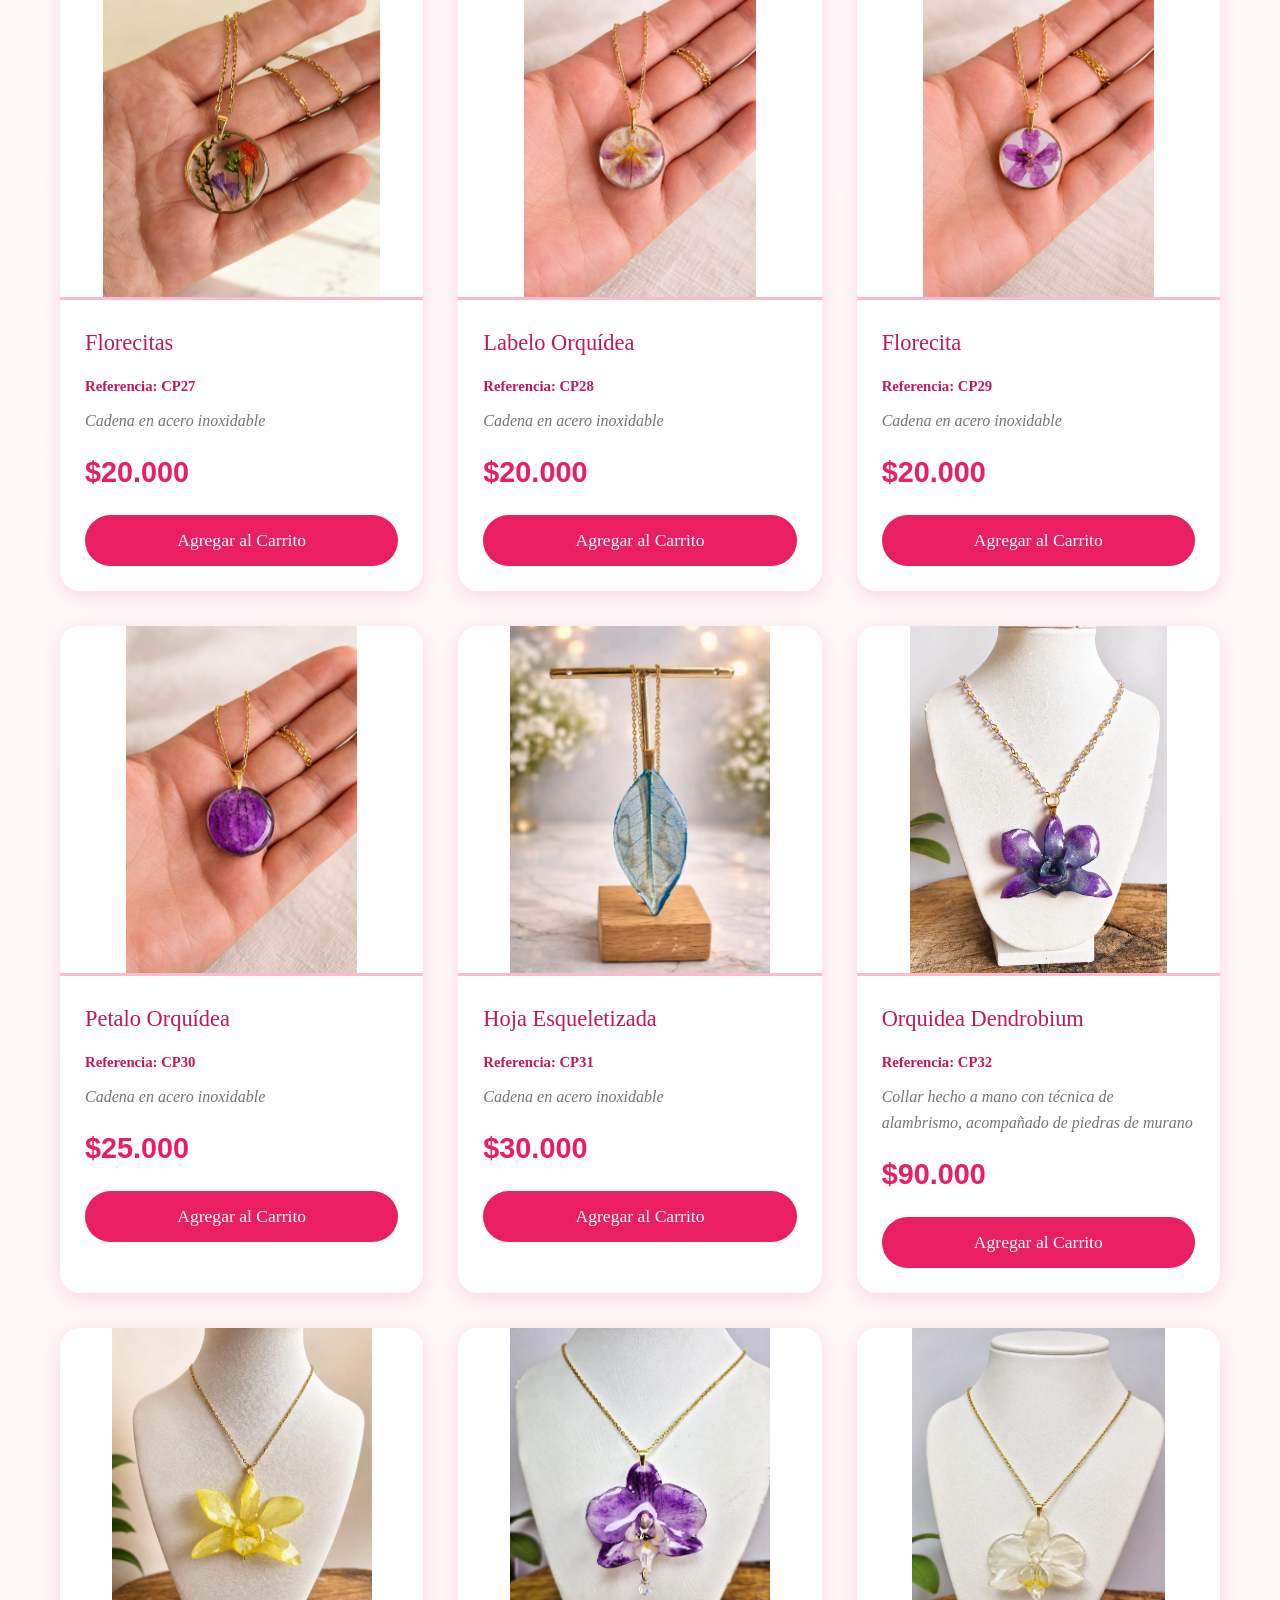
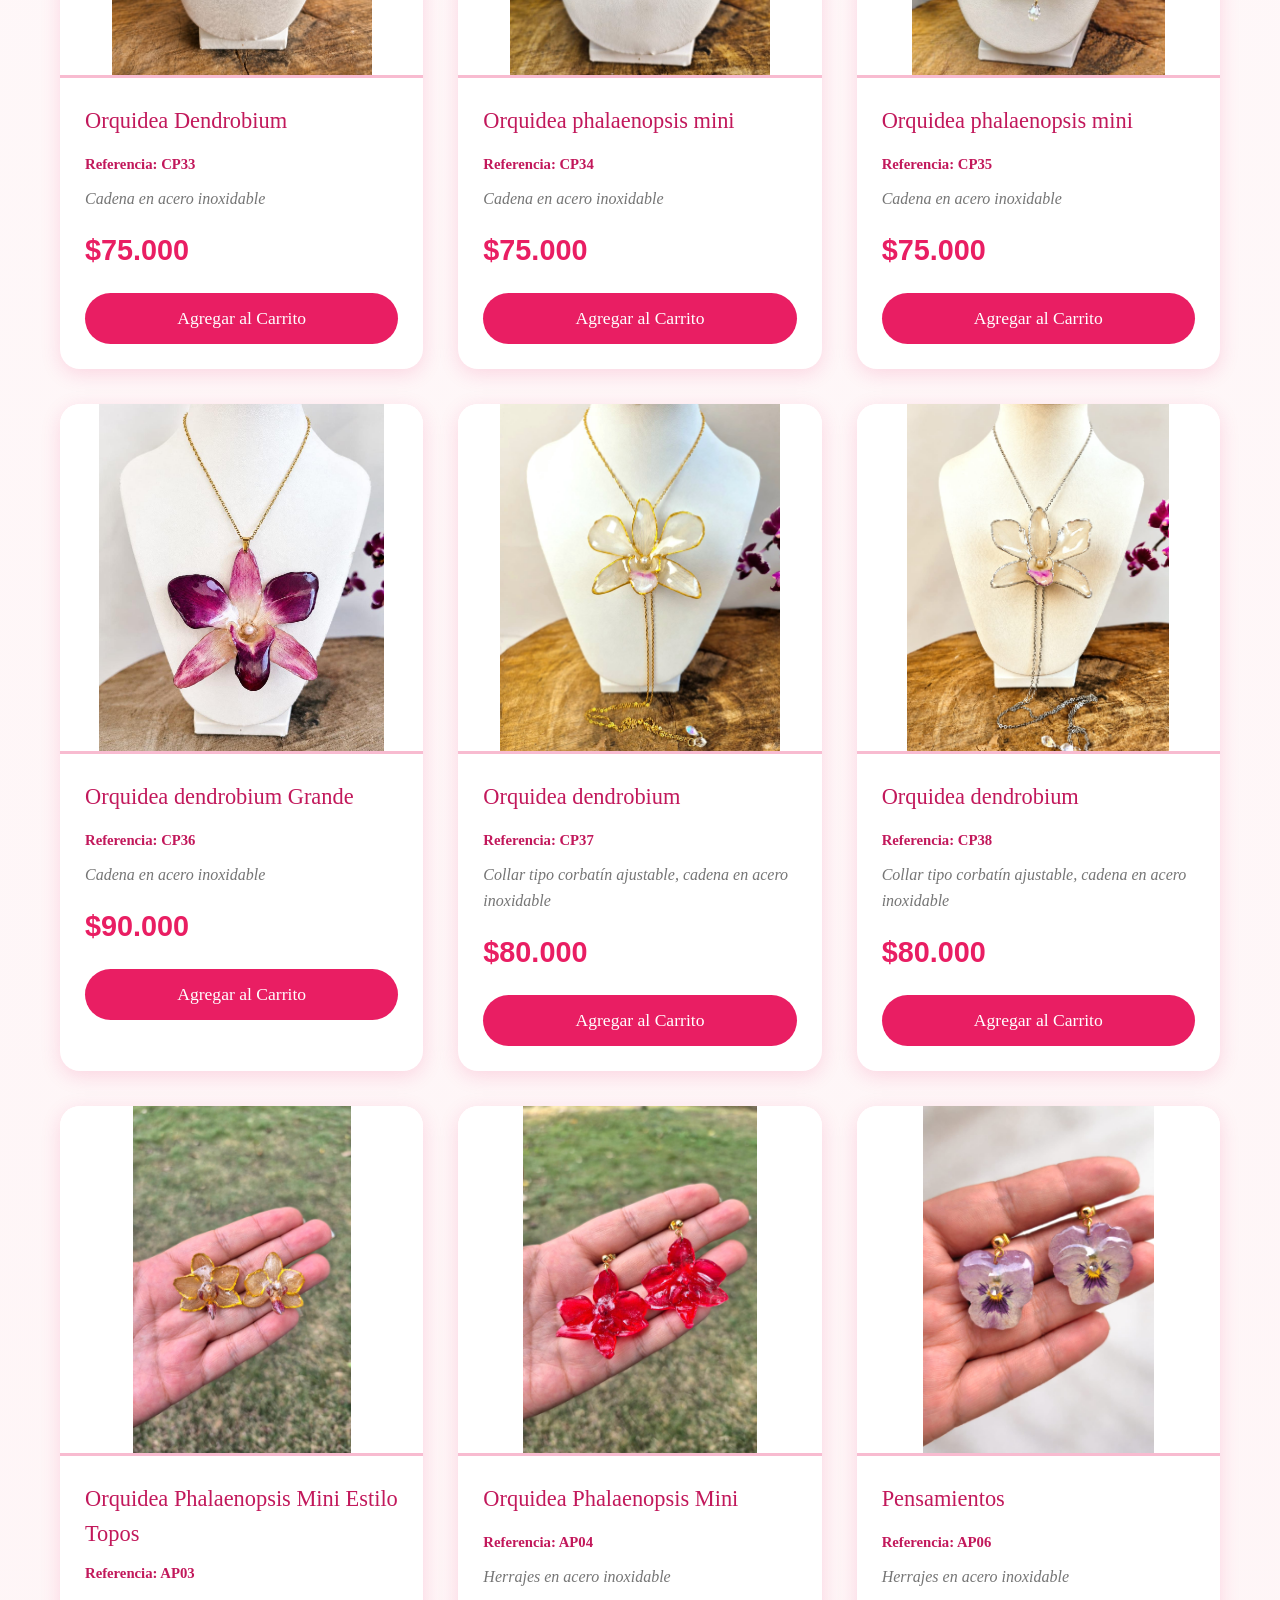
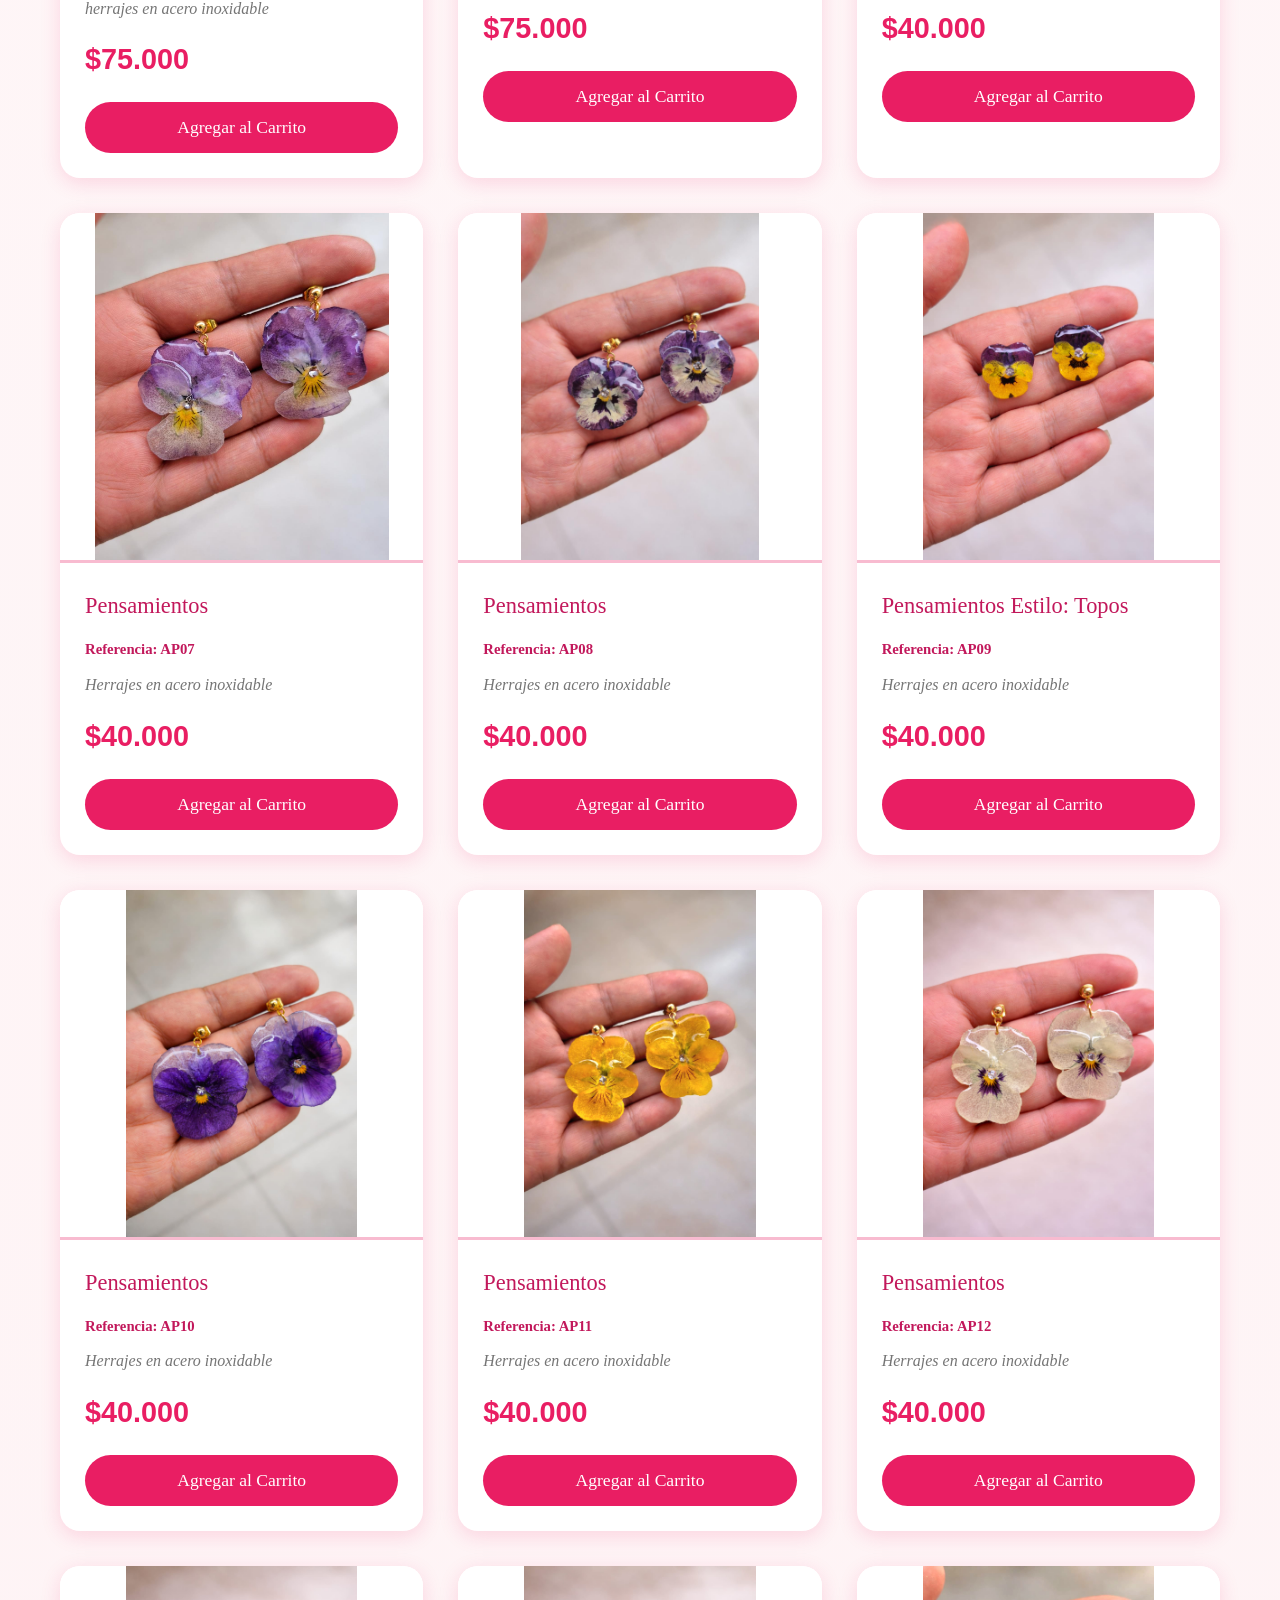
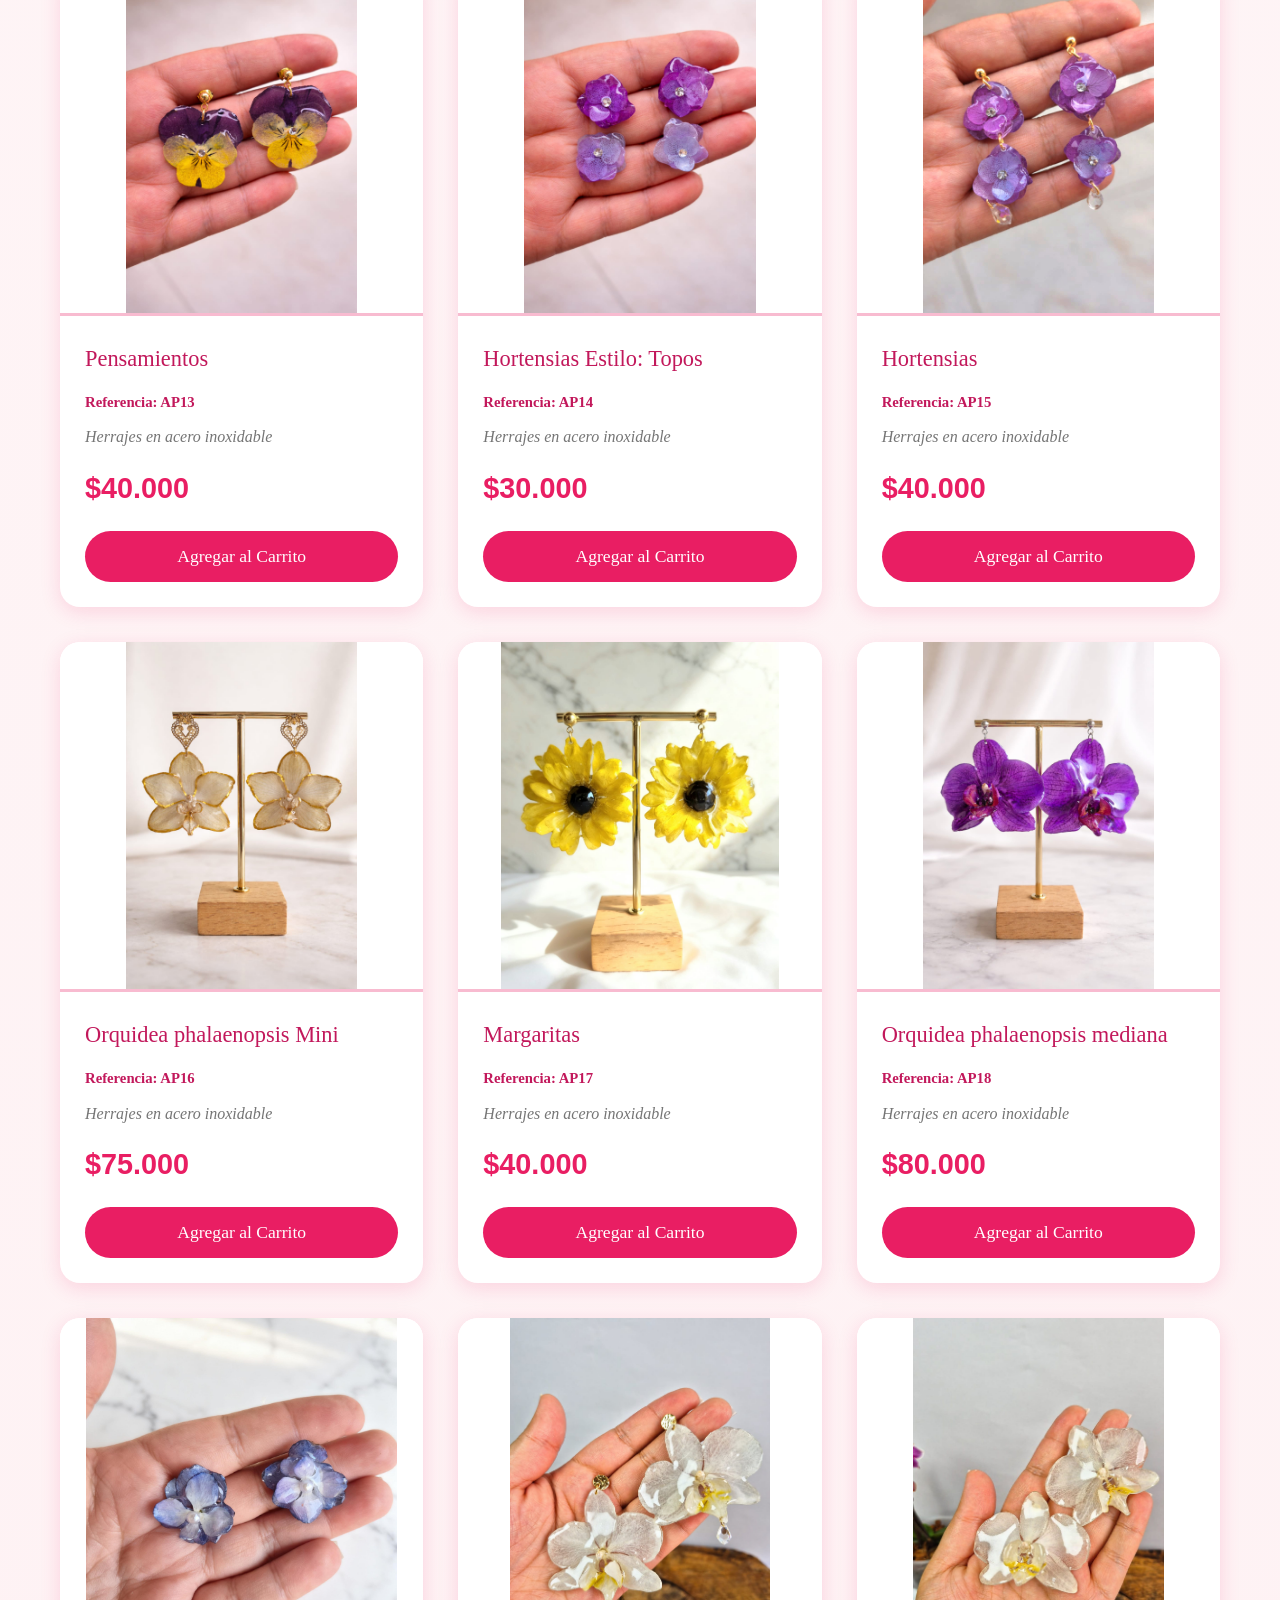
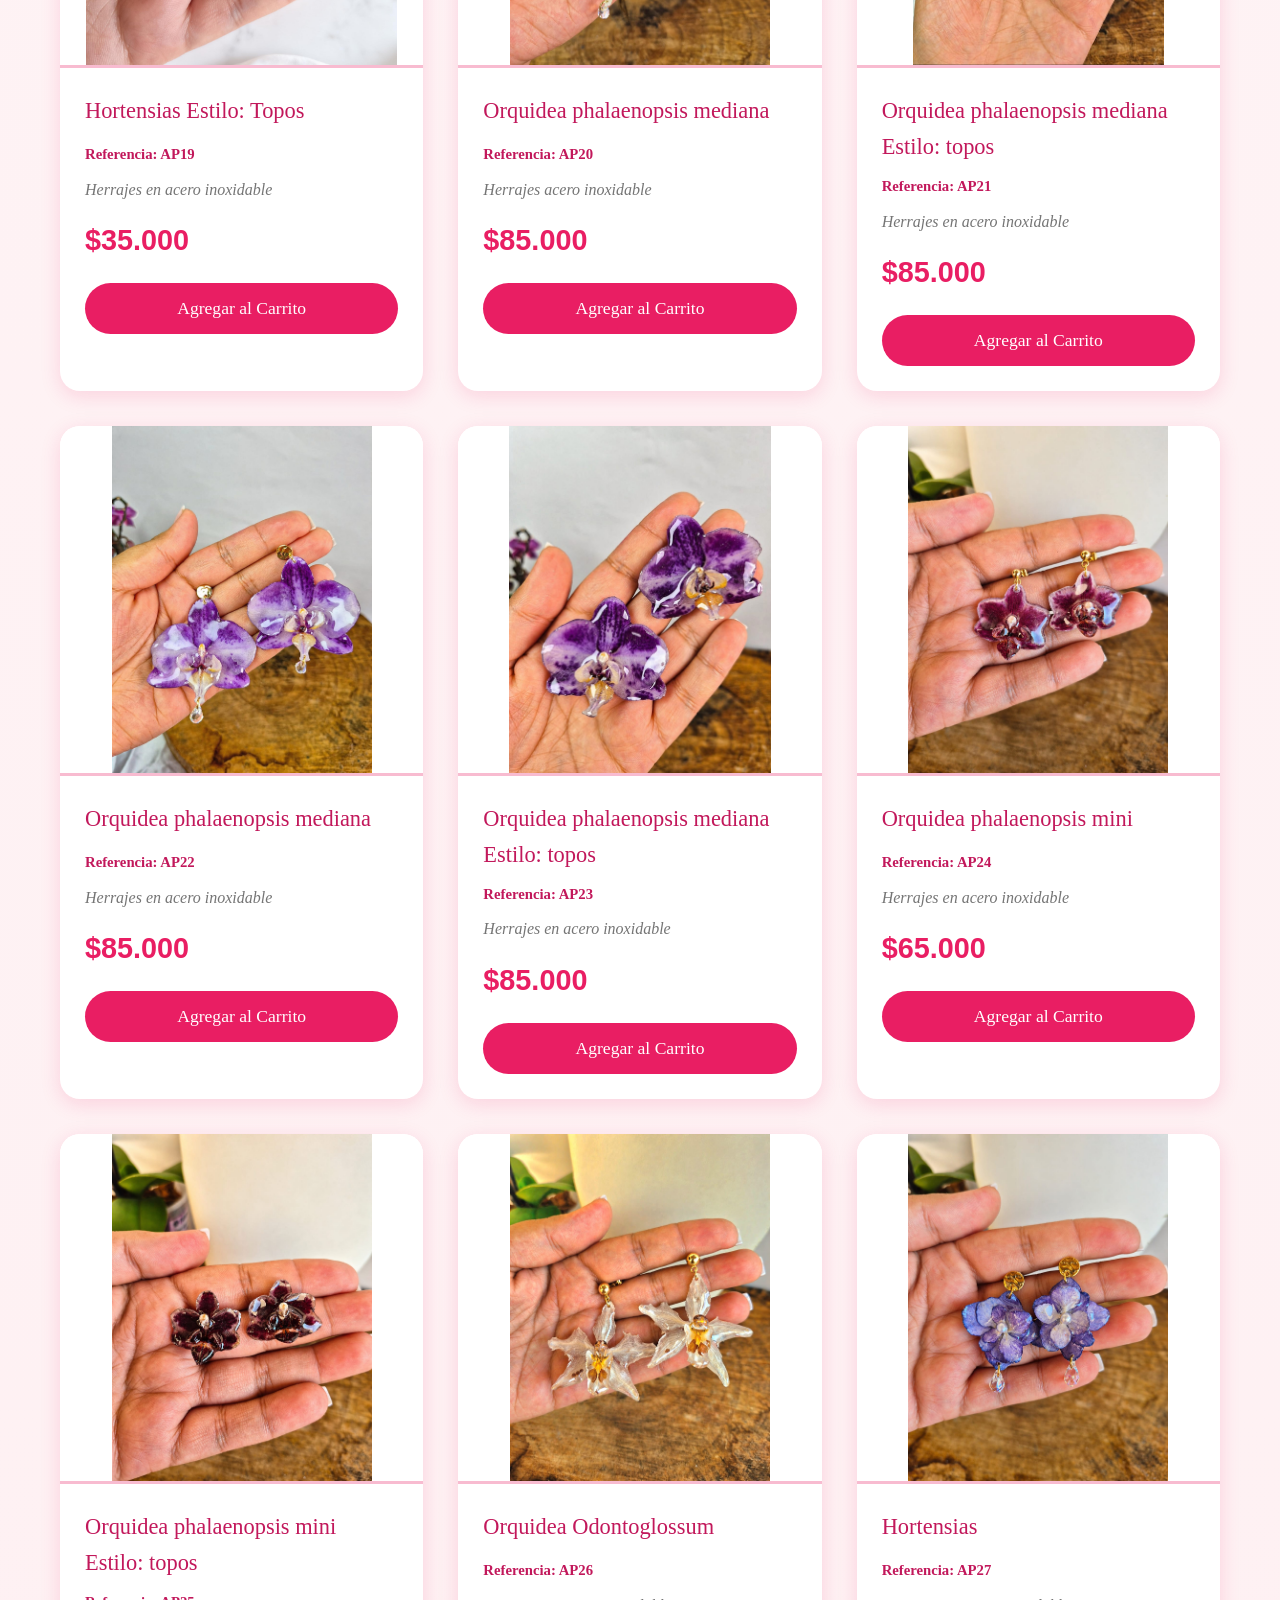
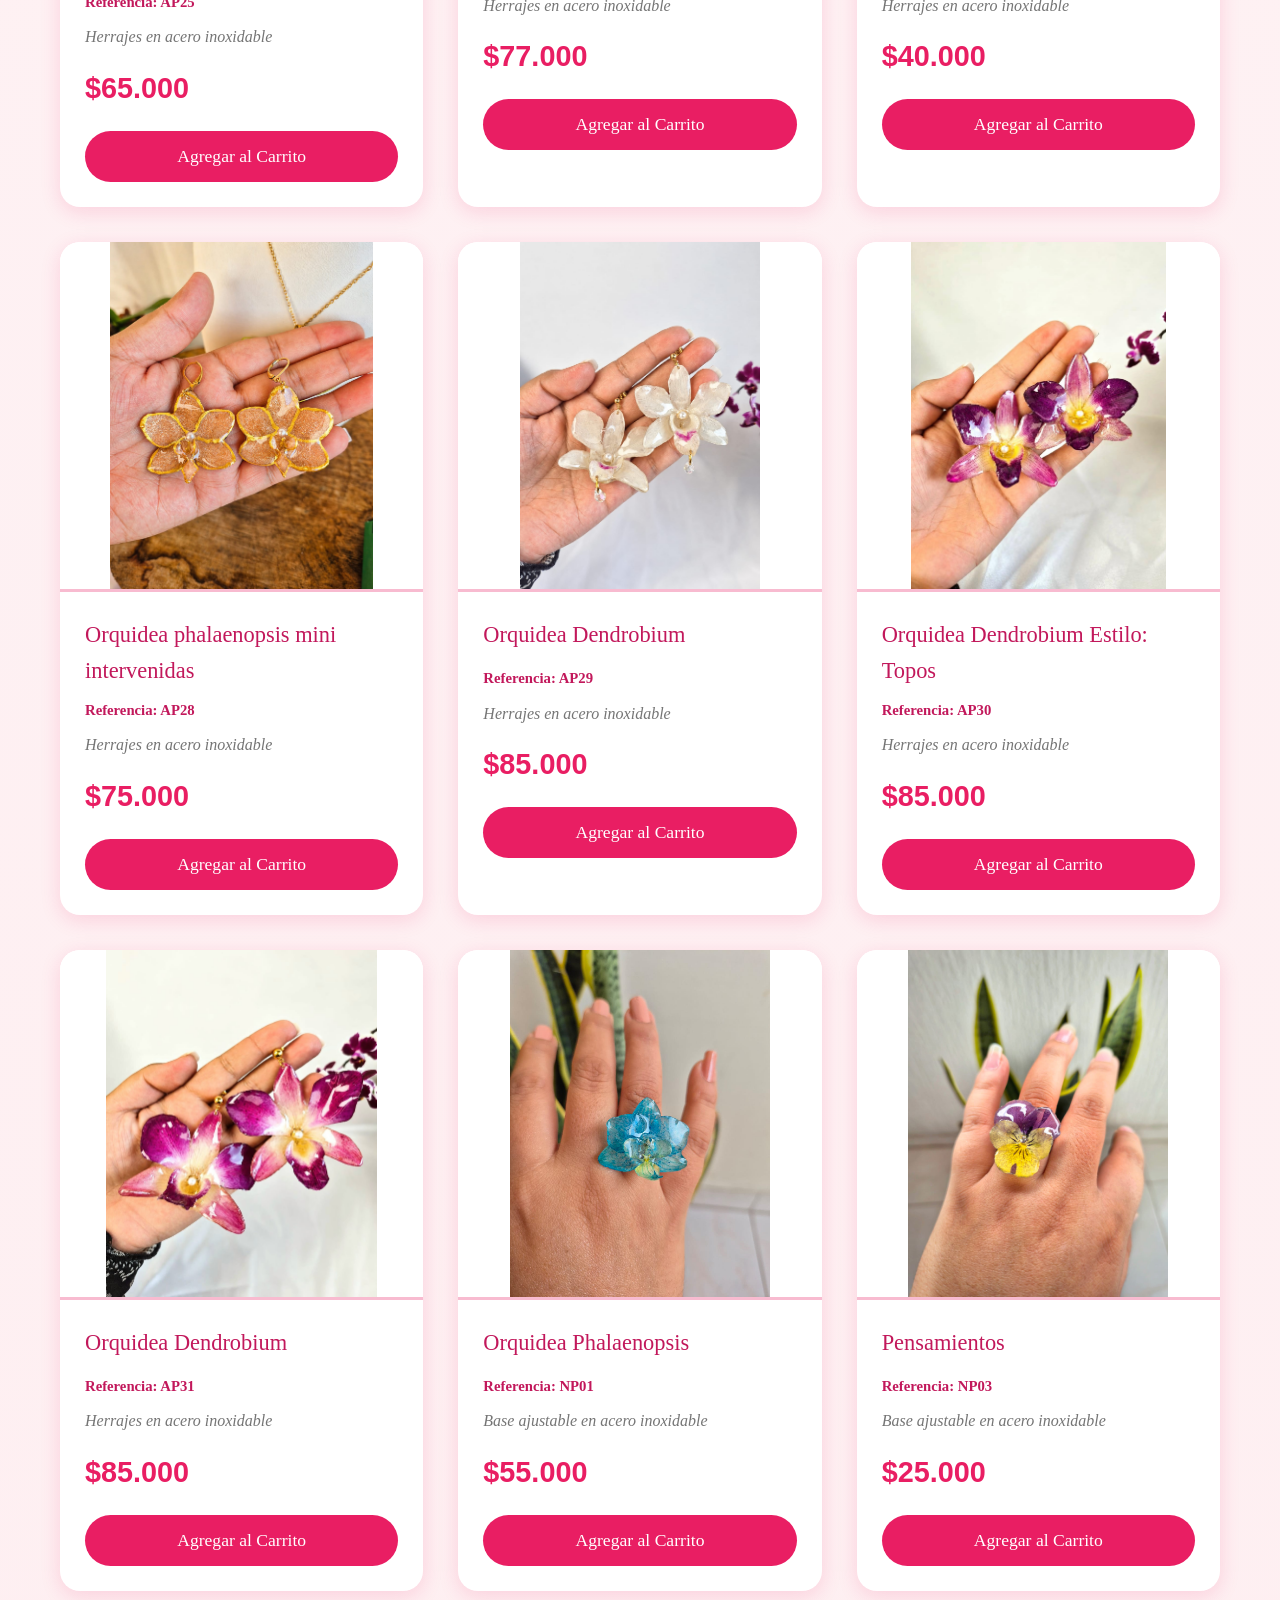
==== commit ad1be612: "actualizacion mes de las madres" ====
--- a/index.html
+++ b/index.html
@@ -7,28 +7,34 @@
     <link rel="icon" type="image/png" href="logo.png" />
     <link rel="stylesheet" href="css/styles.css" />
   </head>
-  <body>
-    <!-- Header -->
-    <header>
-      <div class="container">
-        <div class="header-content">
-          <div class="header-top">
-            <div class="logo-space">
-              <img src="logo.png" alt="Flor Mágica Logo" class="logo" />
-            </div>
-            <div class="cart-icon" id="cartIcon">
-              🛍️
-              <span class="cart-count" id="cartCount">0</span>
-            </div>
-          </div>
-          <div class="promo-banner" aria-label="Promocion de envio">
-            Envio gratis por compras superiores a $150.000
-          </div>
-        </div>
-      </div>
-    </header>
-
-    <!-- Hero Section -->
+  <body>
+    <!-- Header -->
+    <header>
+      <div class="container">
+        <div class="header-content">
+          <div class="header-top">
+            <div class="logo-space">
+              <img src="logo.png" alt="Flor Mágica Logo" class="logo" />
+            </div>
+            <div class="cart-icon" id="cartIcon">
+              🛍️
+              <span class="cart-count" id="cartCount">0</span>
+            </div>
+          </div>
+          <div class="promo-banner" aria-label="Promocion de envio">
+            Envio gratis por compras superiores a $150.000
+          </div>
+          <div class="madres-banner" aria-label="Descuento mes de las madres">
+            <span
+              >🌷 15% de descuento en toda la tienda por el mes de las Madres.
+              ¡Aprovecha!</span
+            >
+          </div>
+        </div>
+      </div>
+    </header>
+
+    <!-- Hero Section -->
     <section class="hero">
       <div class="container">
         <h1>BIENVENIDOS A NUESTRO CATÁLOGO<br />CON FLORES 100% NATURALES.</h1>
@@ -714,4 +720,3 @@
     <script src="js/catalog.js"></script>
   </body>
 </html>
-
--- a/css/styles.css
+++ b/css/styles.css
@@ -122,6 +122,38 @@
   line-height: 1.4;
   text-align: center;
   box-shadow: 0 8px 22px rgba(233, 30, 99, 0.12);
+  }
+
+  /* Banner especial mes de las Madres */
+  .madres-banner {
+    align-self: center;
+    max-width: 540px;
+    margin-top: 8px;
+    padding: 10px 18px;
+    border: 1.5px dashed var(--rosa-fuerte);
+    border-radius: 999px;
+    background: linear-gradient(90deg, #fff0f6 0%, #ffe3ec 100%);
+    color: var(--rosa-oscuro);
+    font-size: 1.05rem;
+    font-weight: 700;
+    text-align: center;
+    box-shadow: 0 2px 8px rgba(233, 30, 99, 0.10);
+    letter-spacing: 0.01em;
+    display: flex;
+    justify-content: center;
+    align-items: center;
+    gap: 6px;
+  }
+
+  @media (max-width: 600px) {
+    .madres-banner {
+      font-size: 0.98rem;
+      padding: 9px 10px;
+      margin-top: 6px;
+      max-width: 98vw;
+      border-width: 1px;
+    }
+  }
 }
 
 /* Hero Section */
@@ -354,12 +386,20 @@
 }
 
 .product-name:focus,
+.product-reference:focus,
 .product-description:focus,
 .product-price:focus {
   outline: 2px solid var(--rosa-medio);
   background: #fff9fa;
   border-radius: 5px;
   padding: 5px;
+}
+
+.product-reference {
+  font-size: 0.92rem;
+  color: var(--rosa-oscuro);
+  margin-bottom: 10px;
+  font-weight: 600;
 }
 
 .product-description {
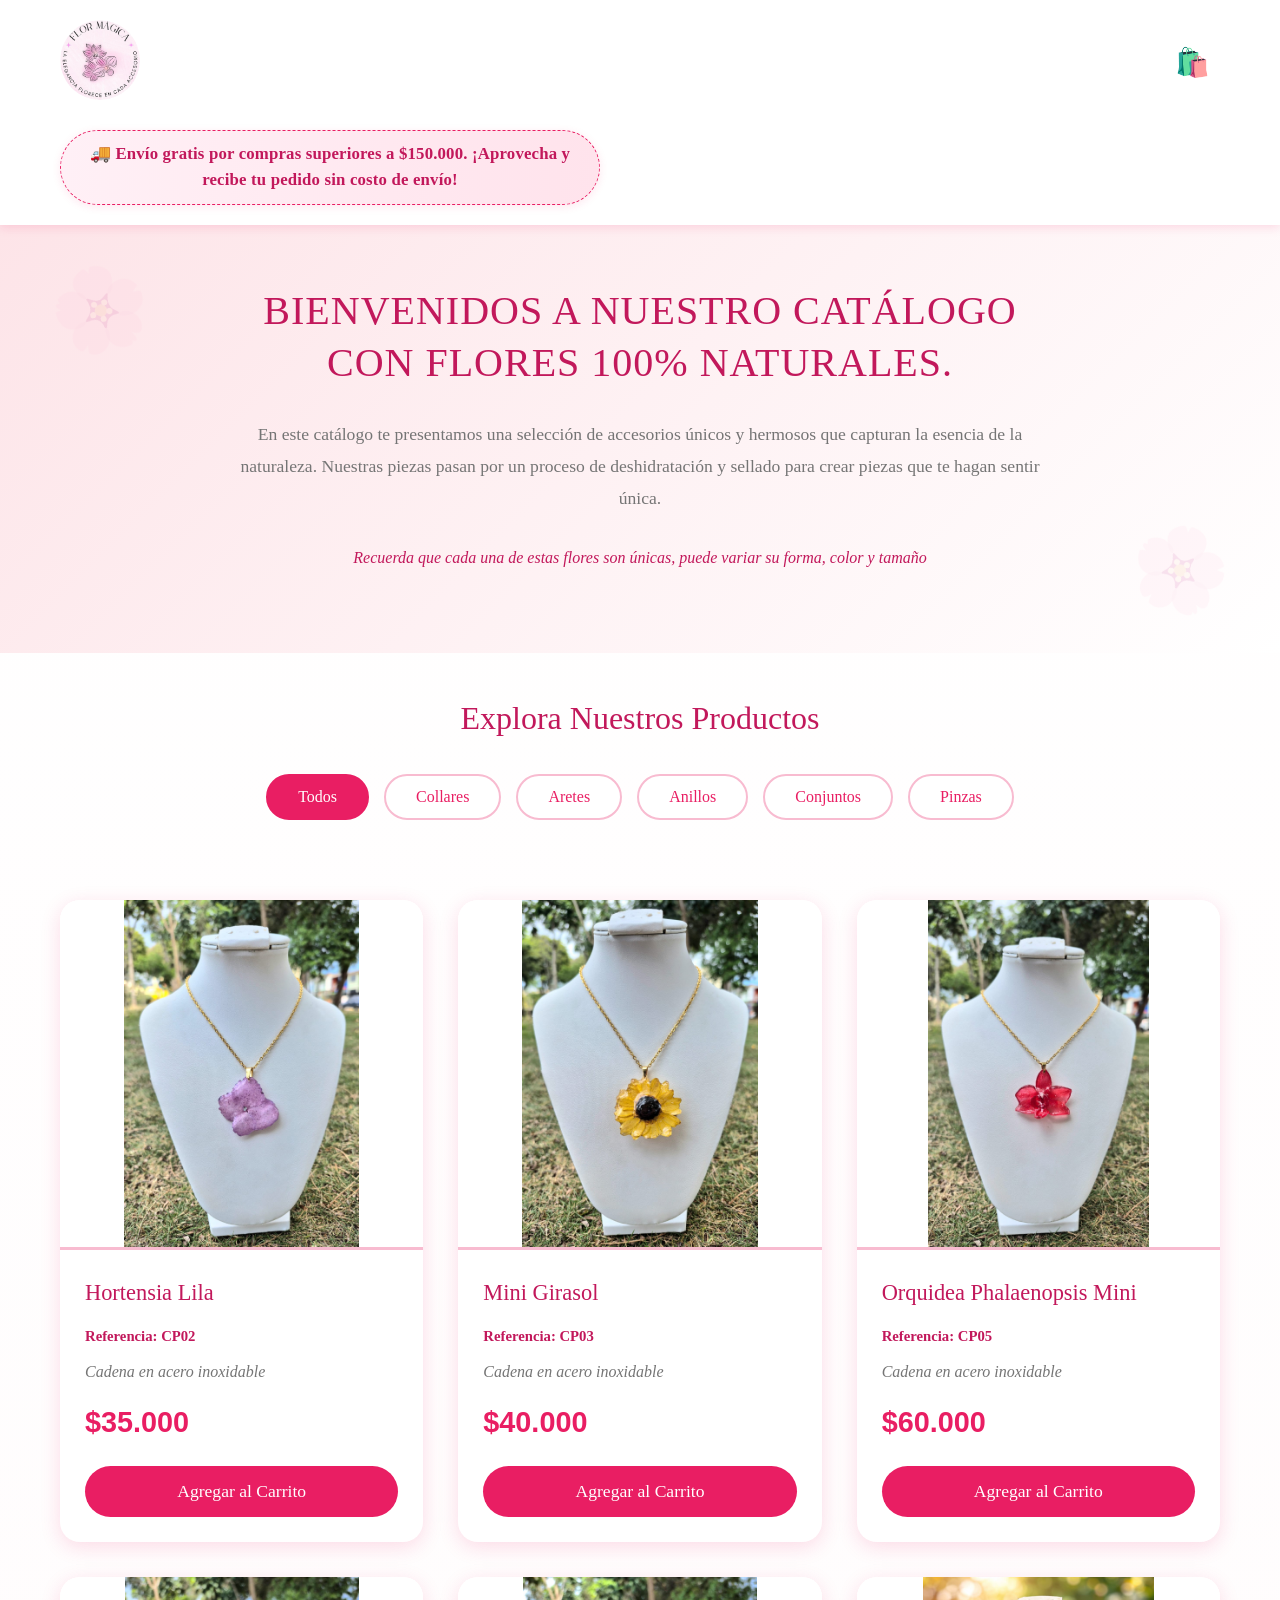
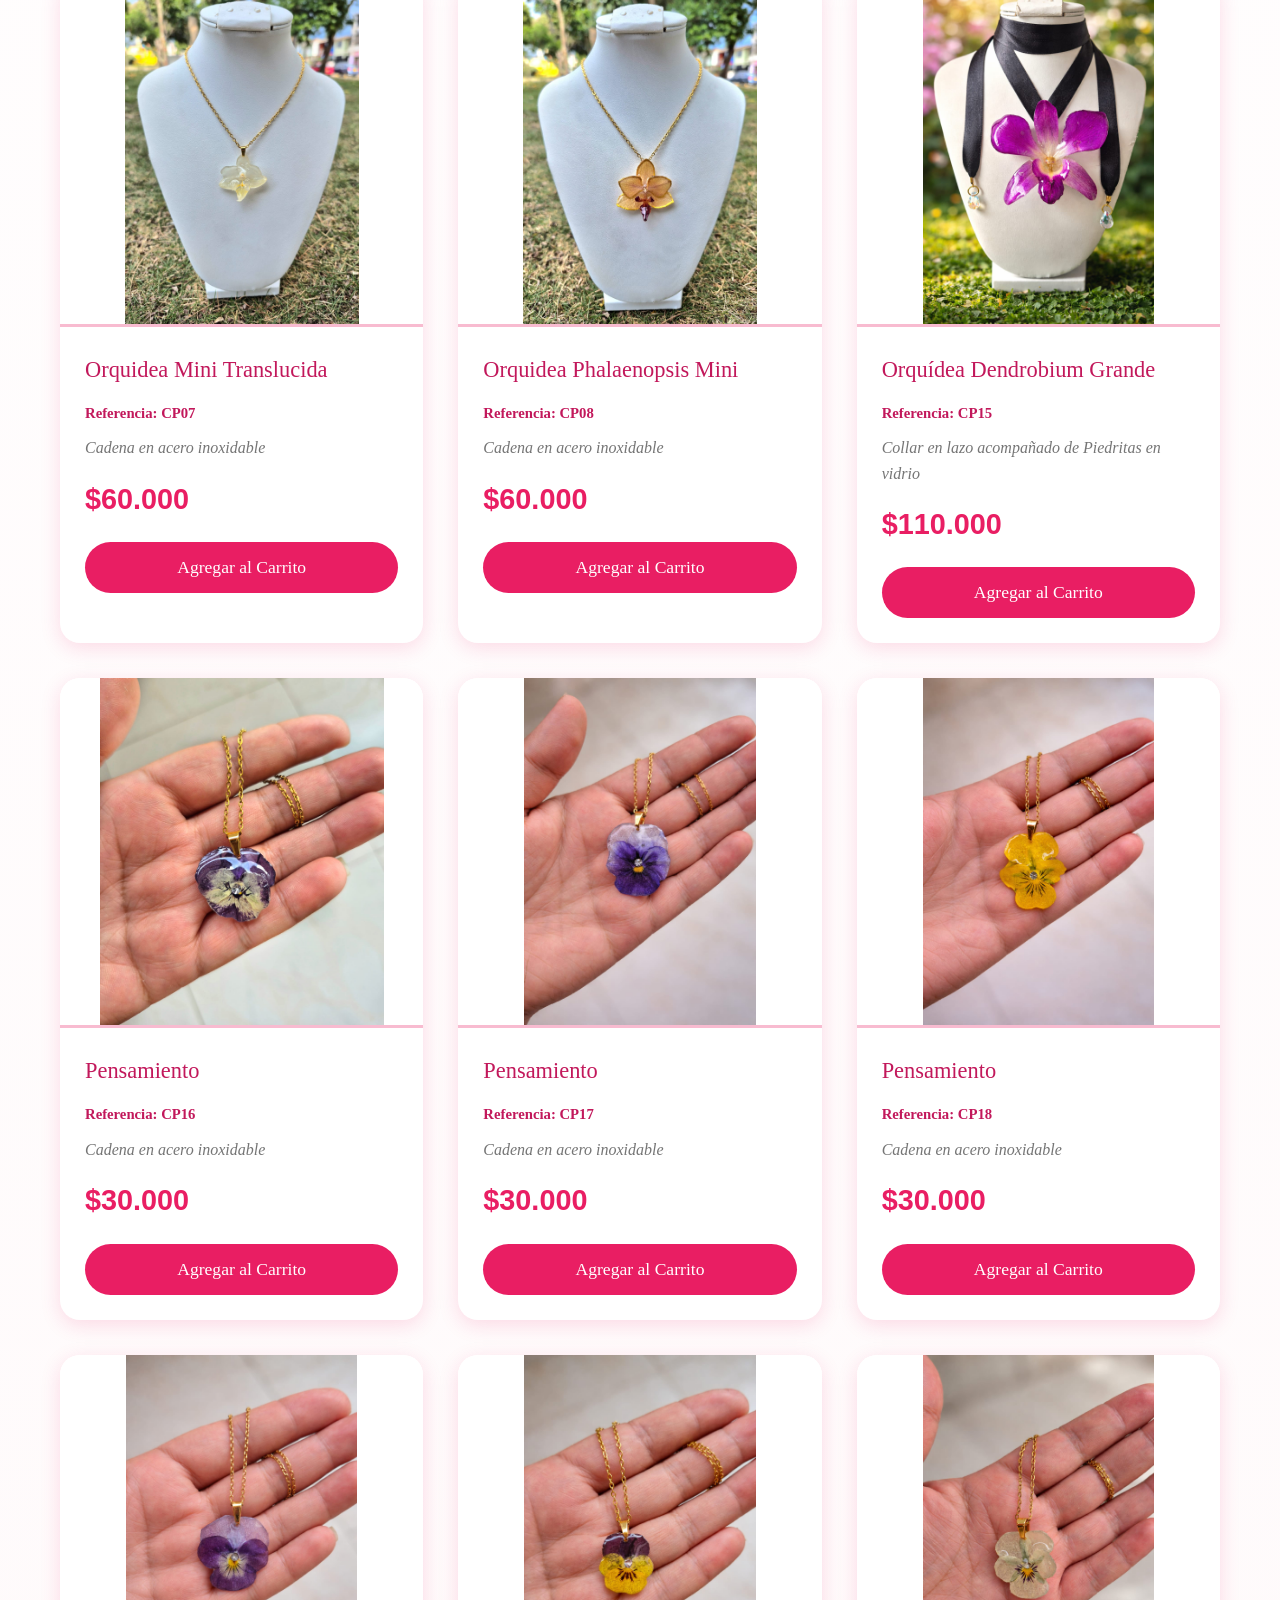
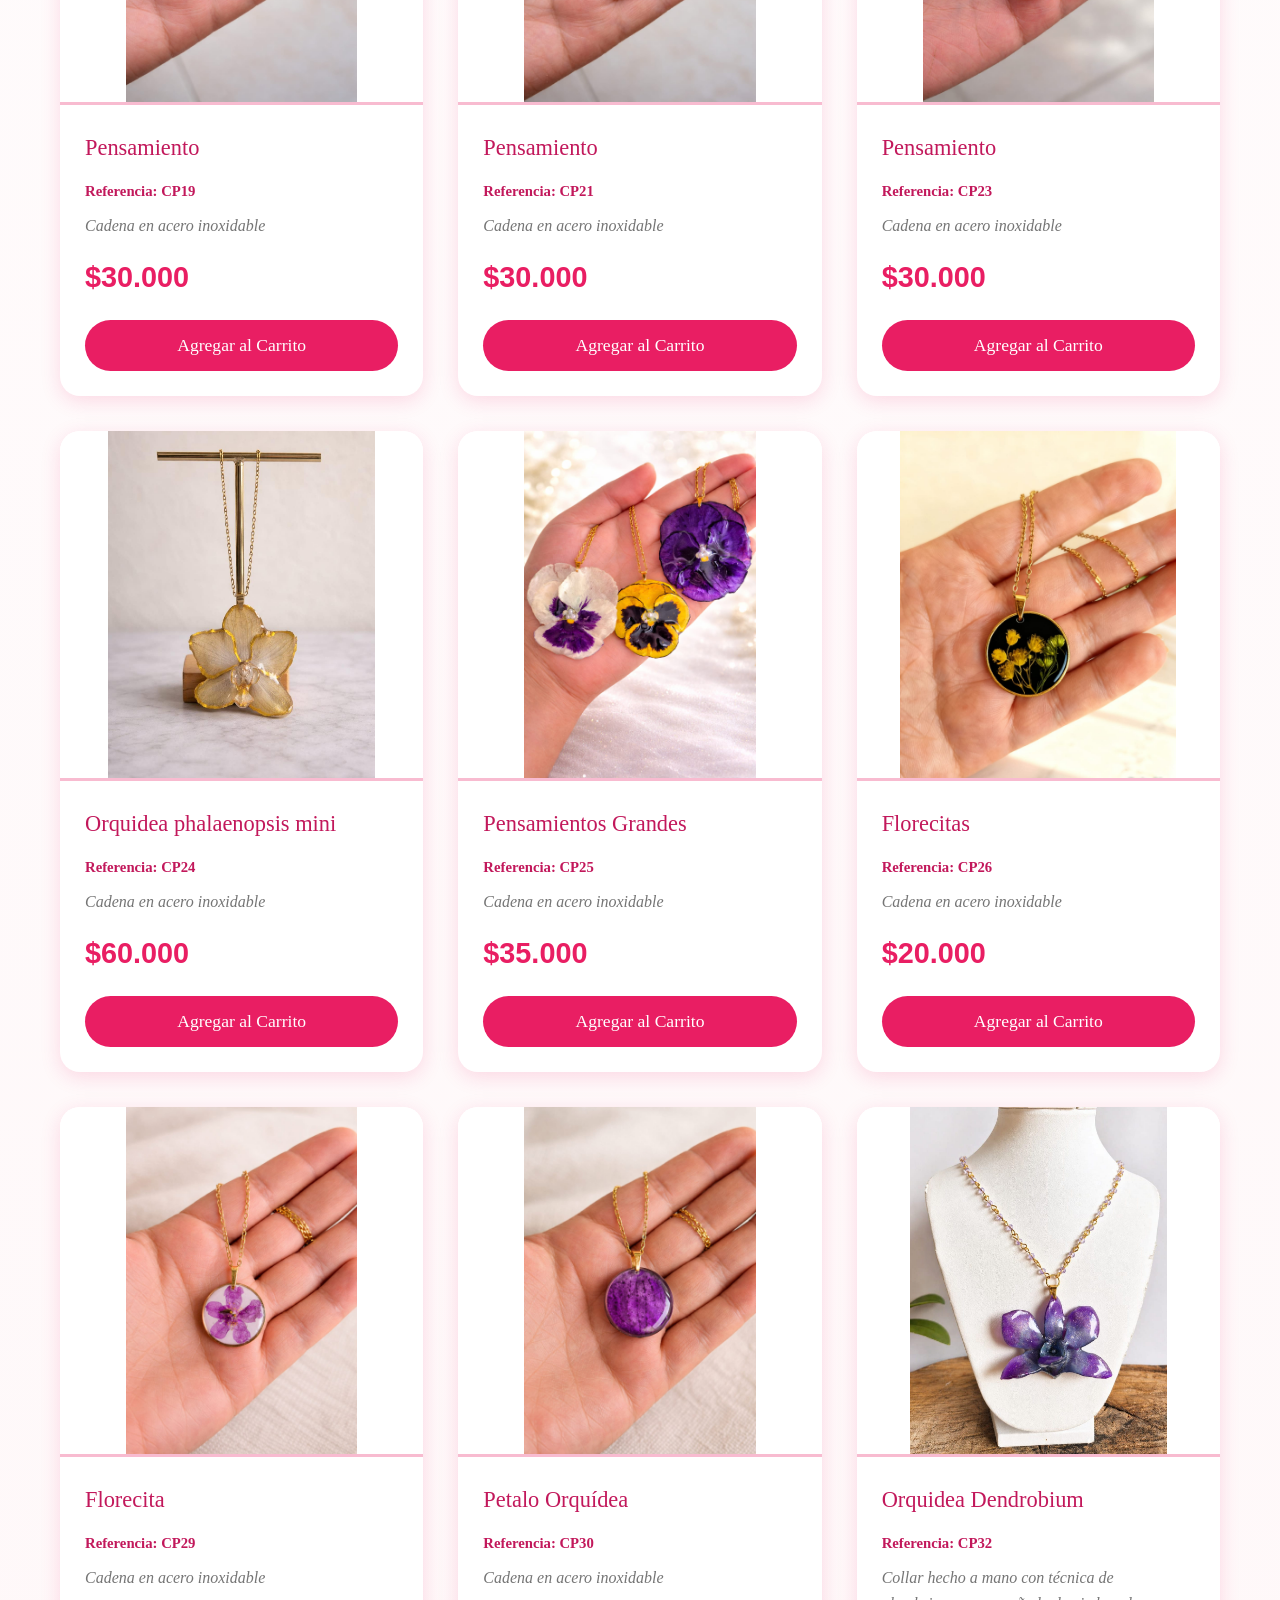
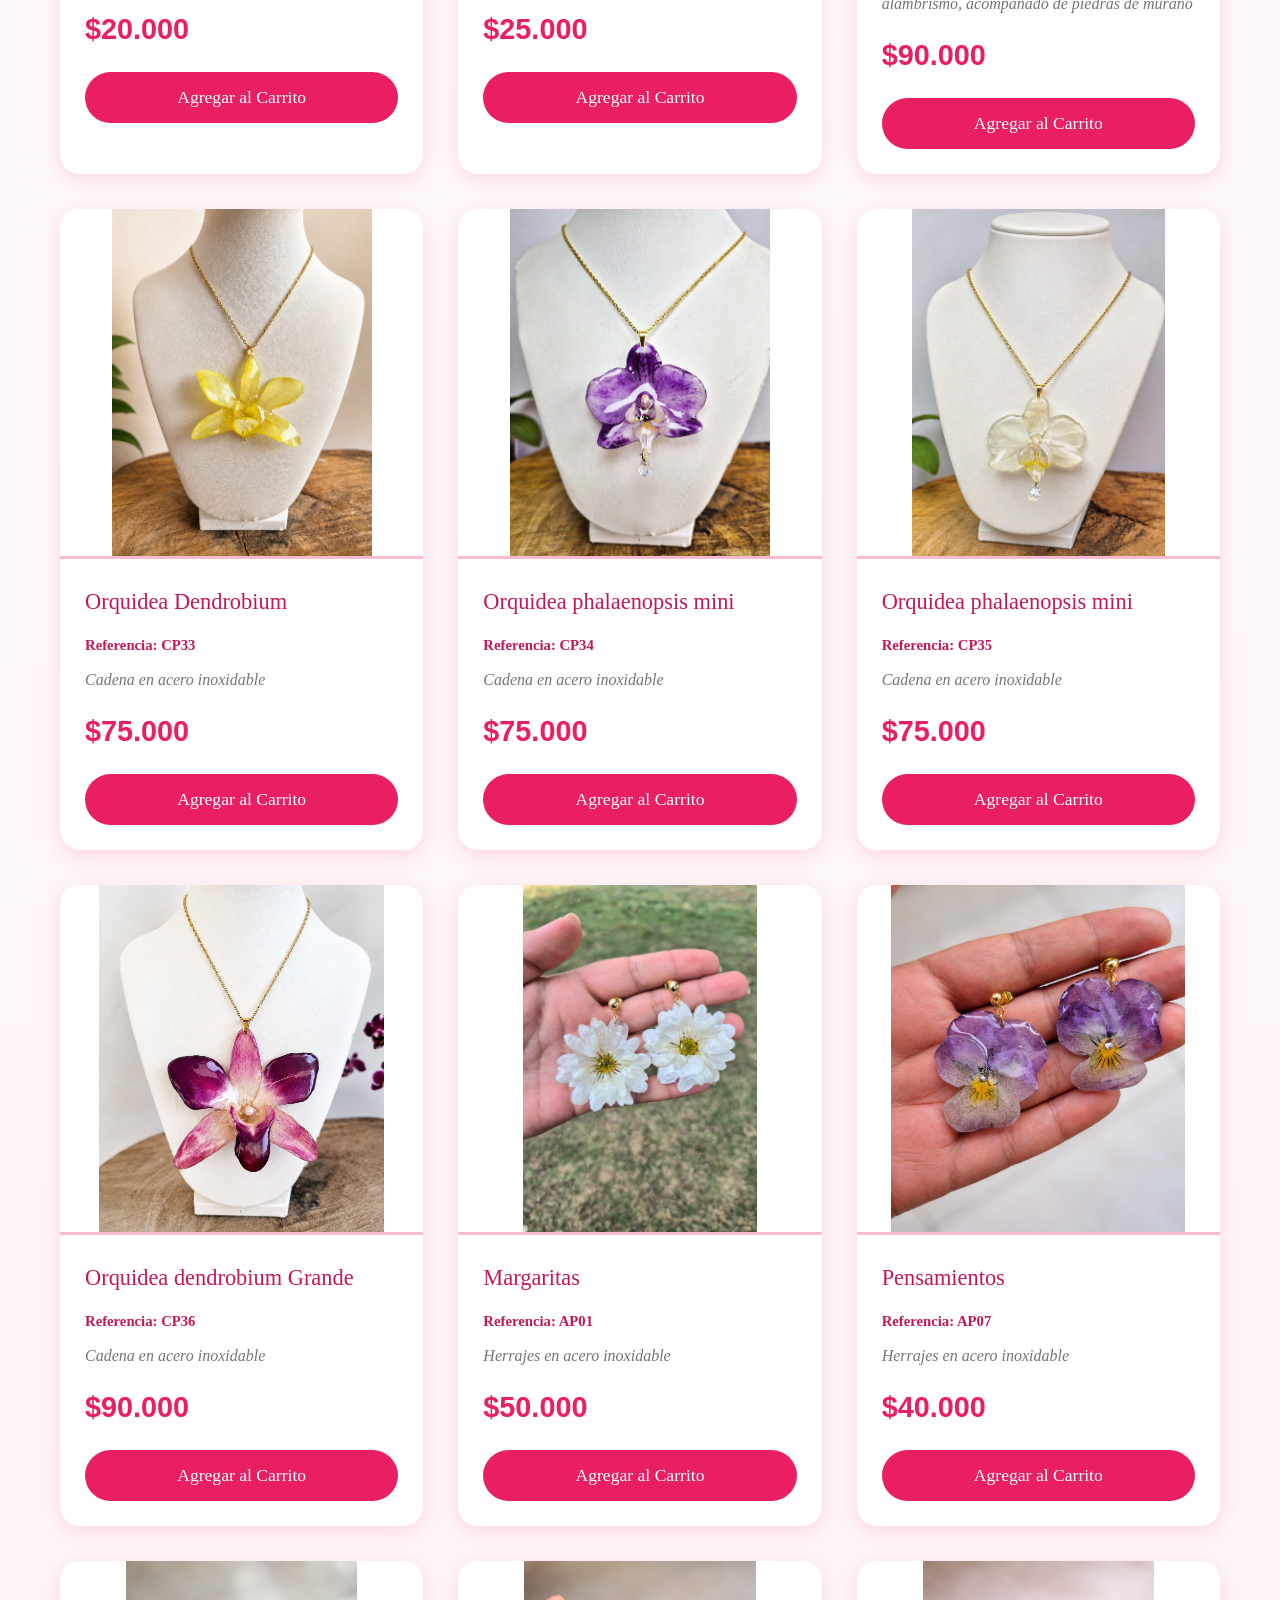
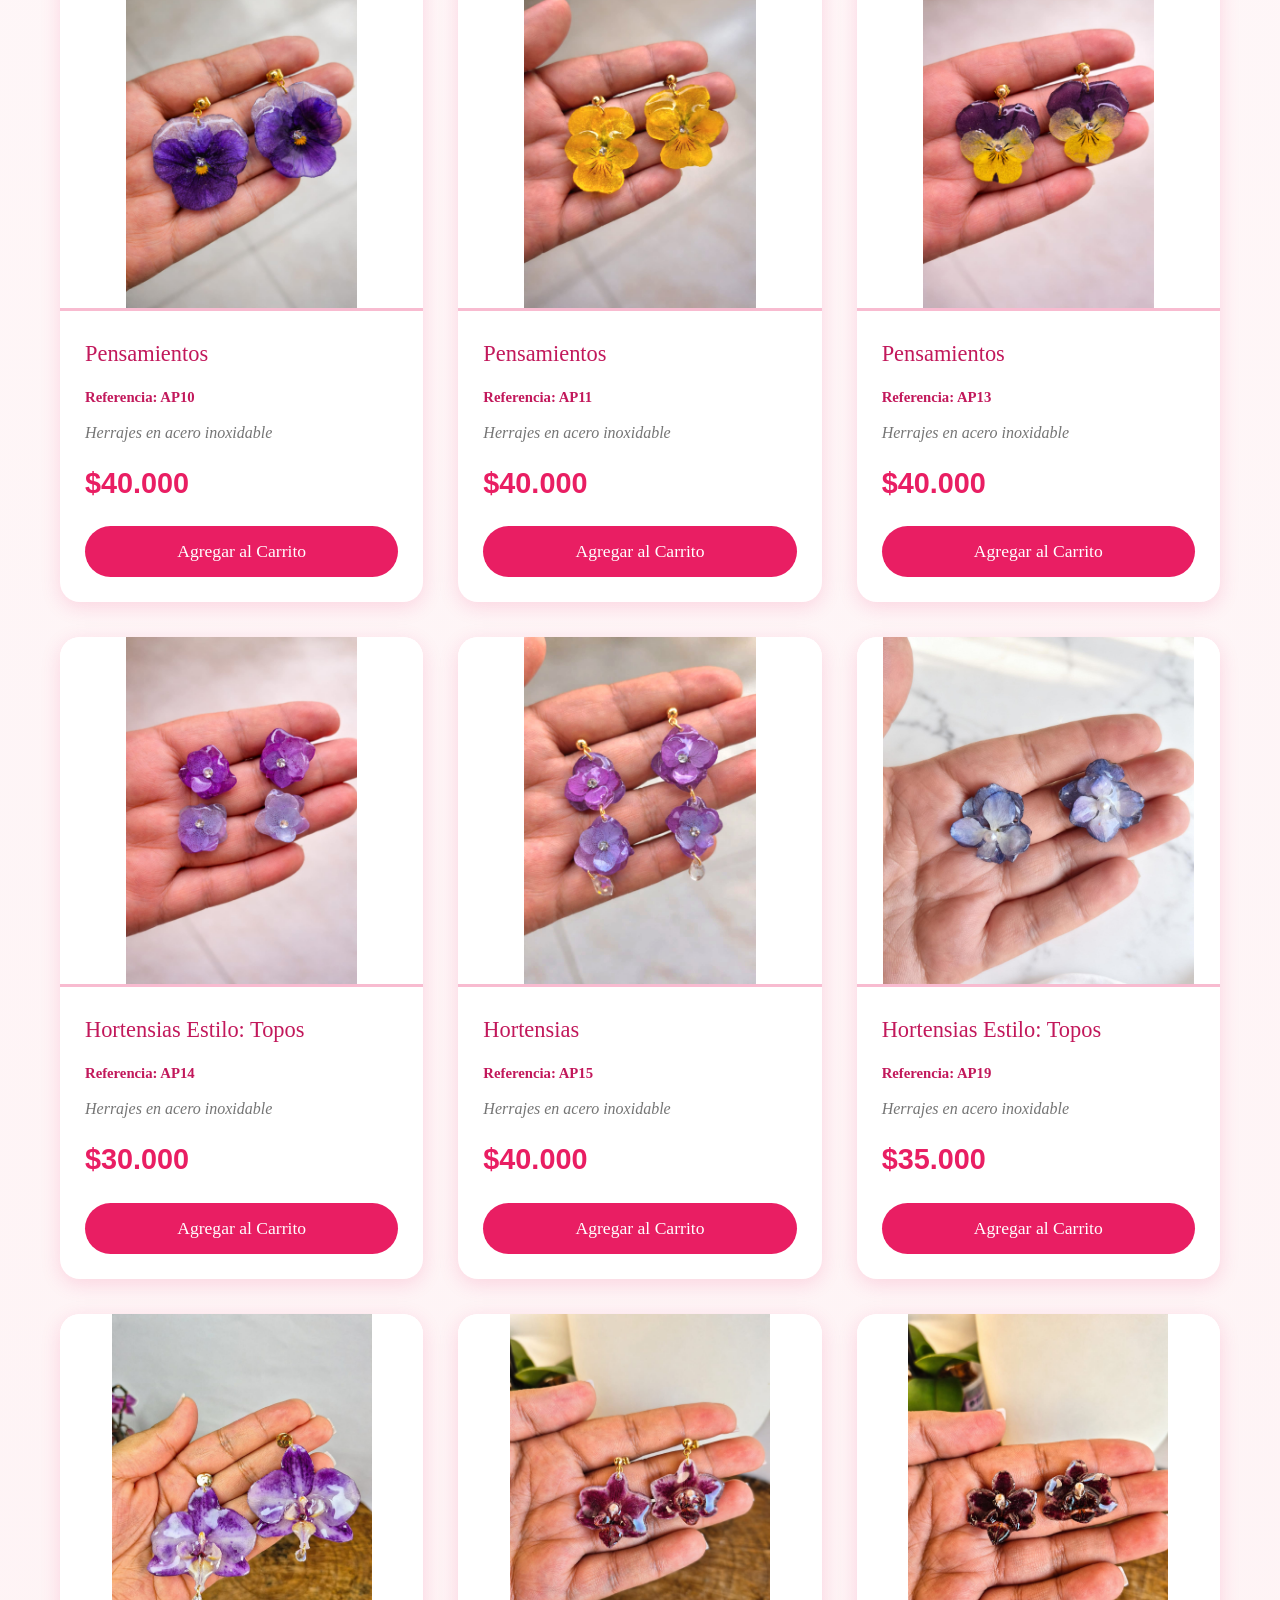
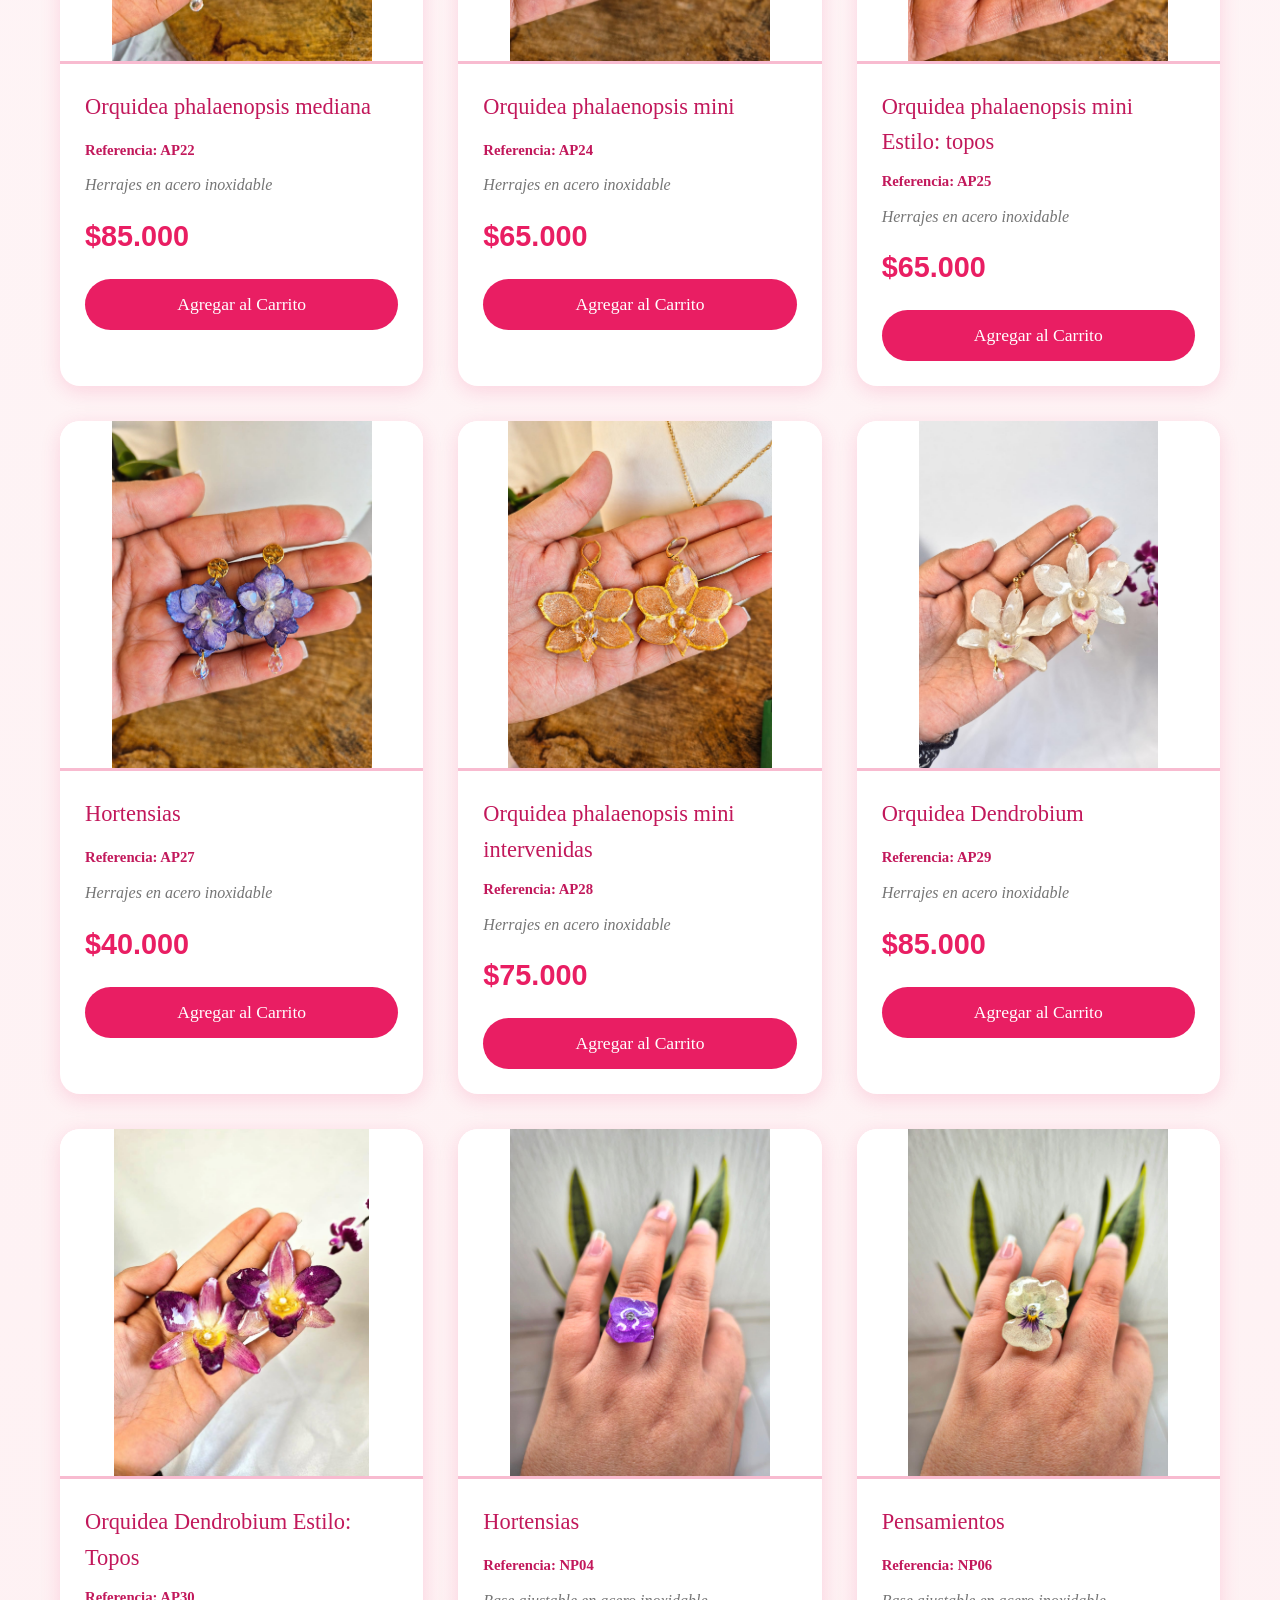
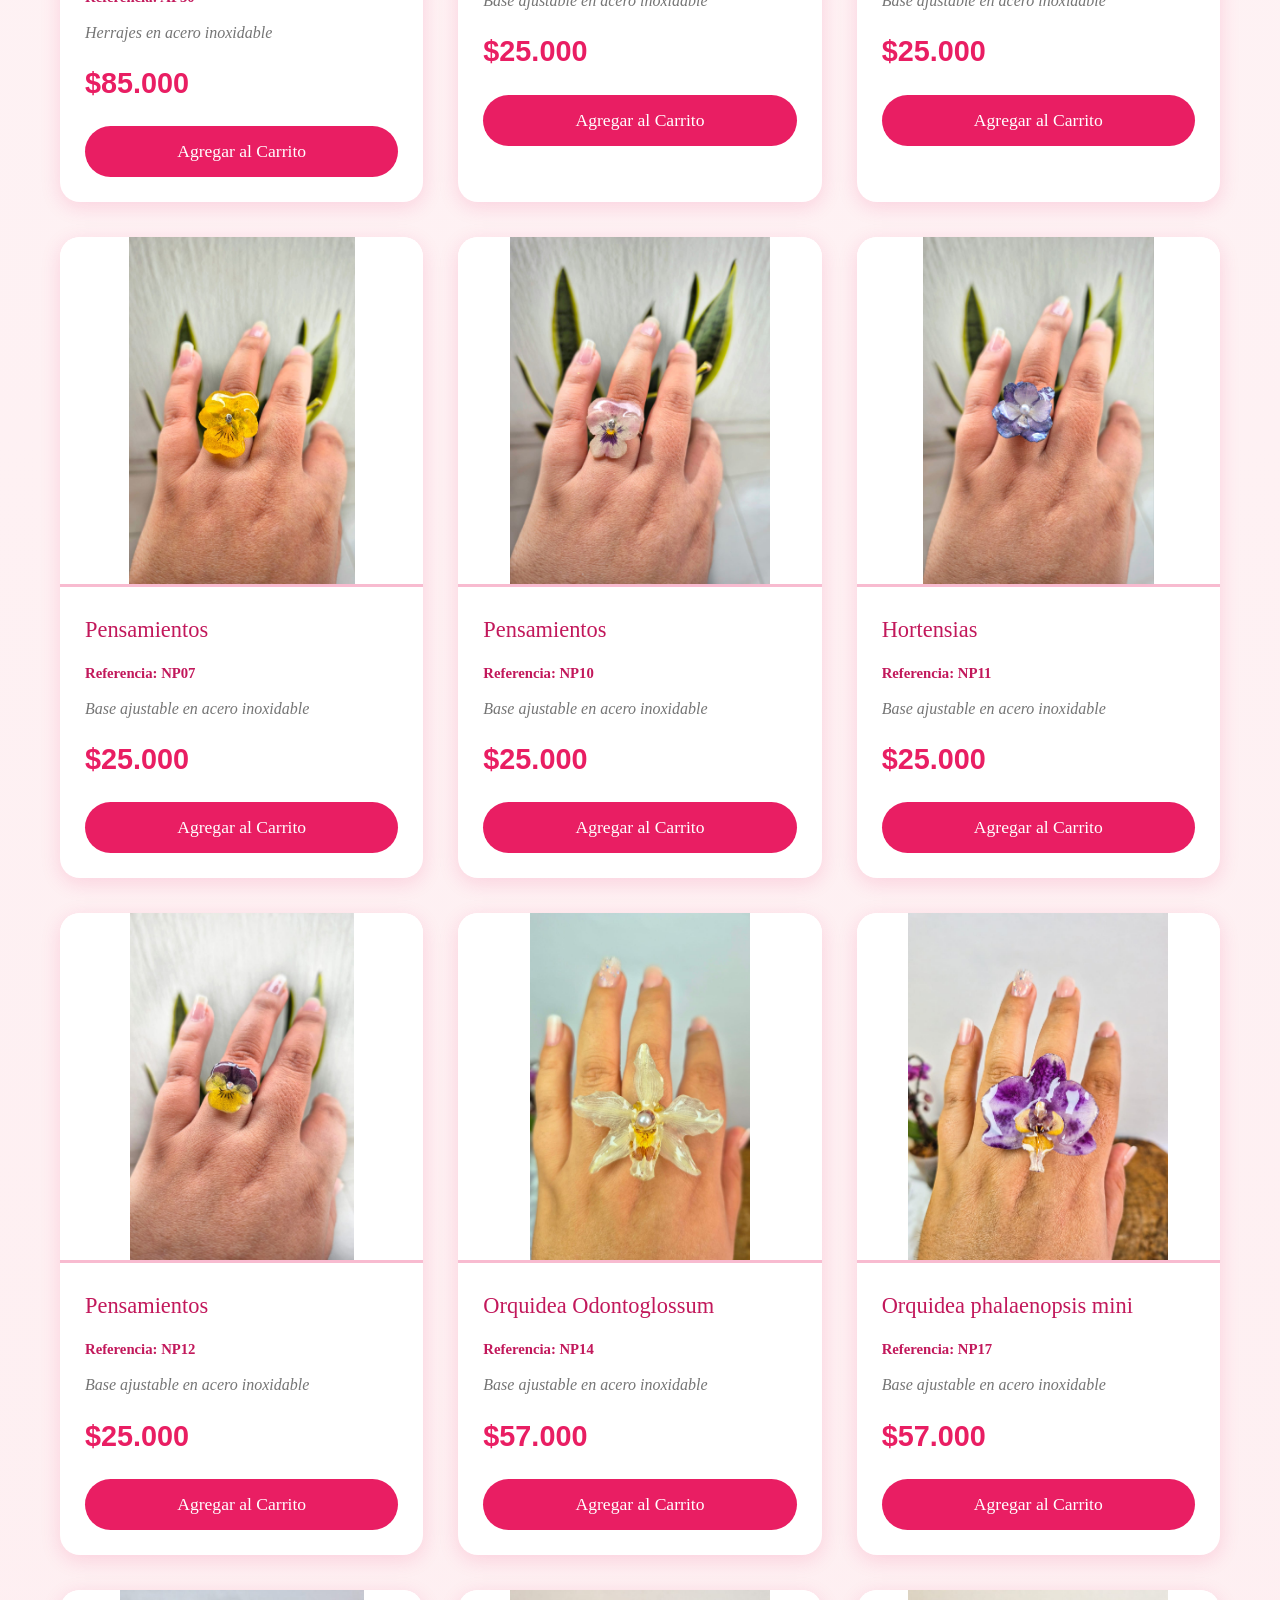
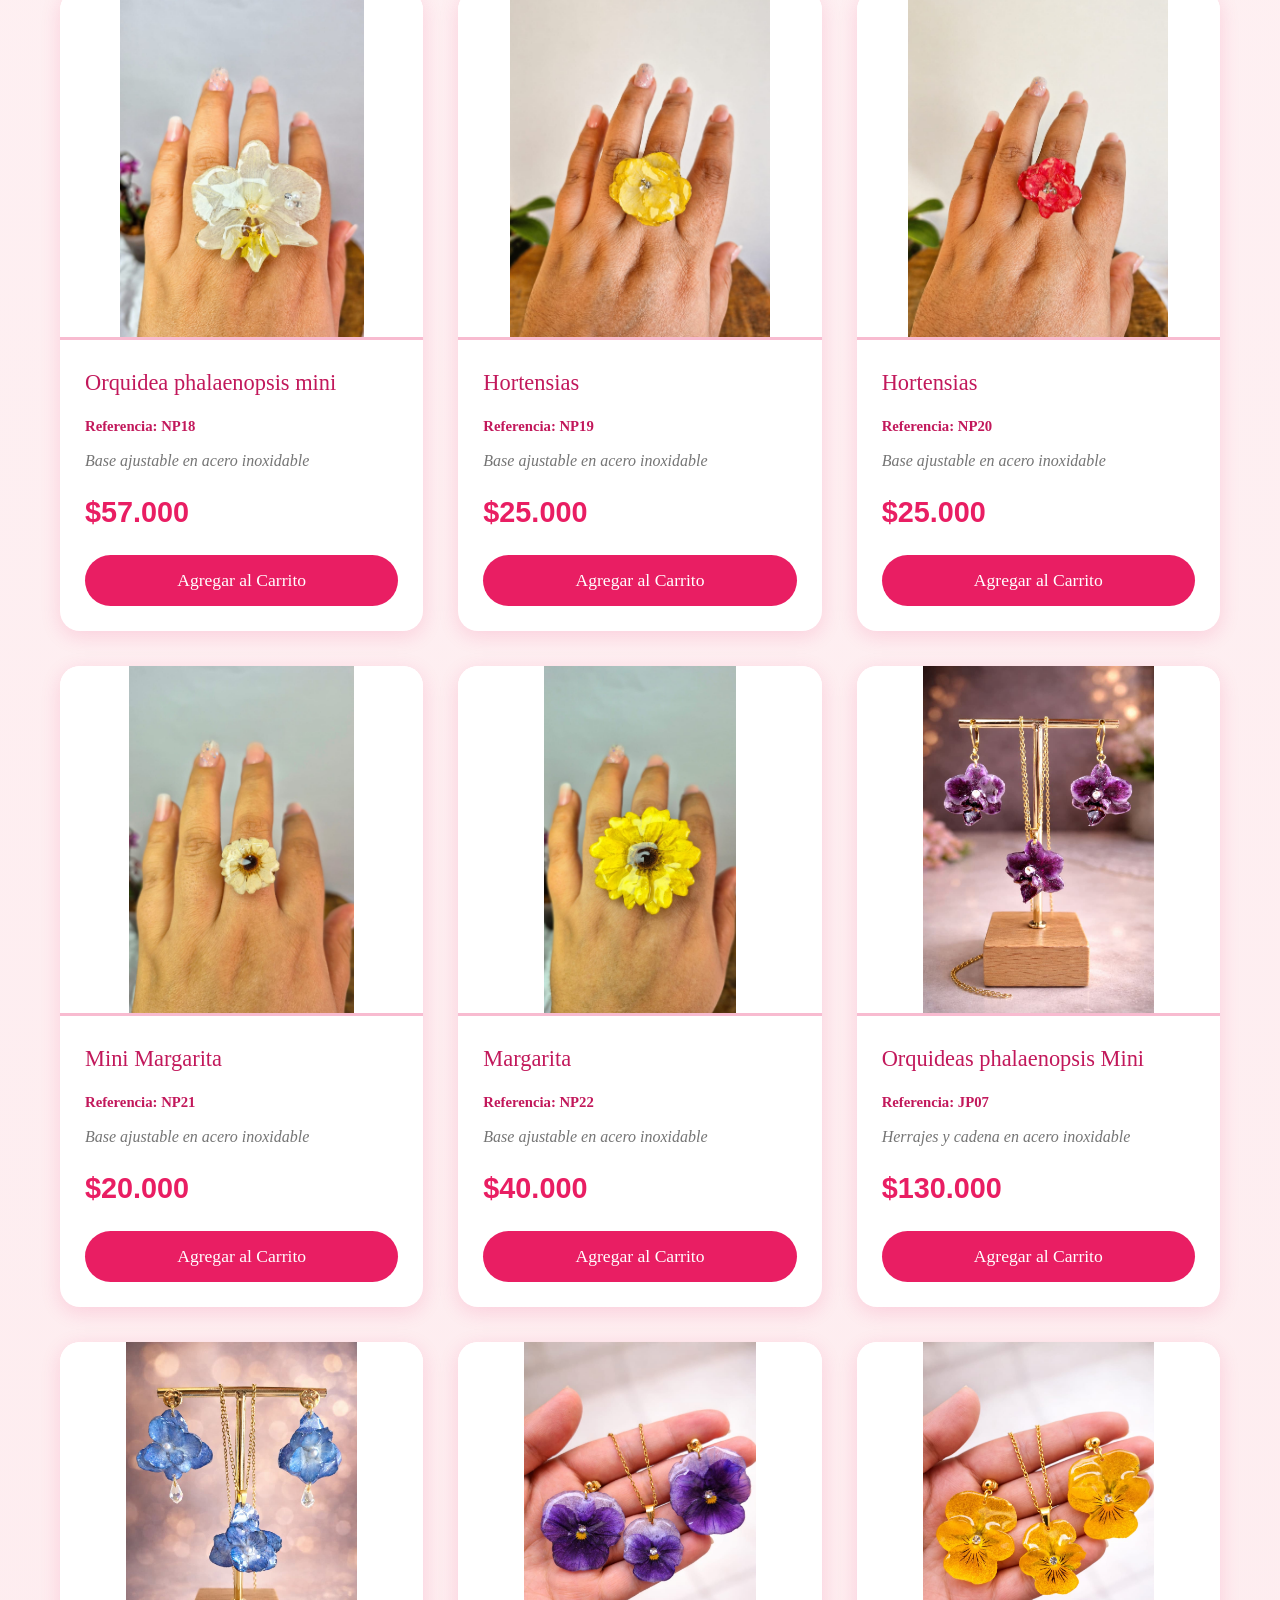
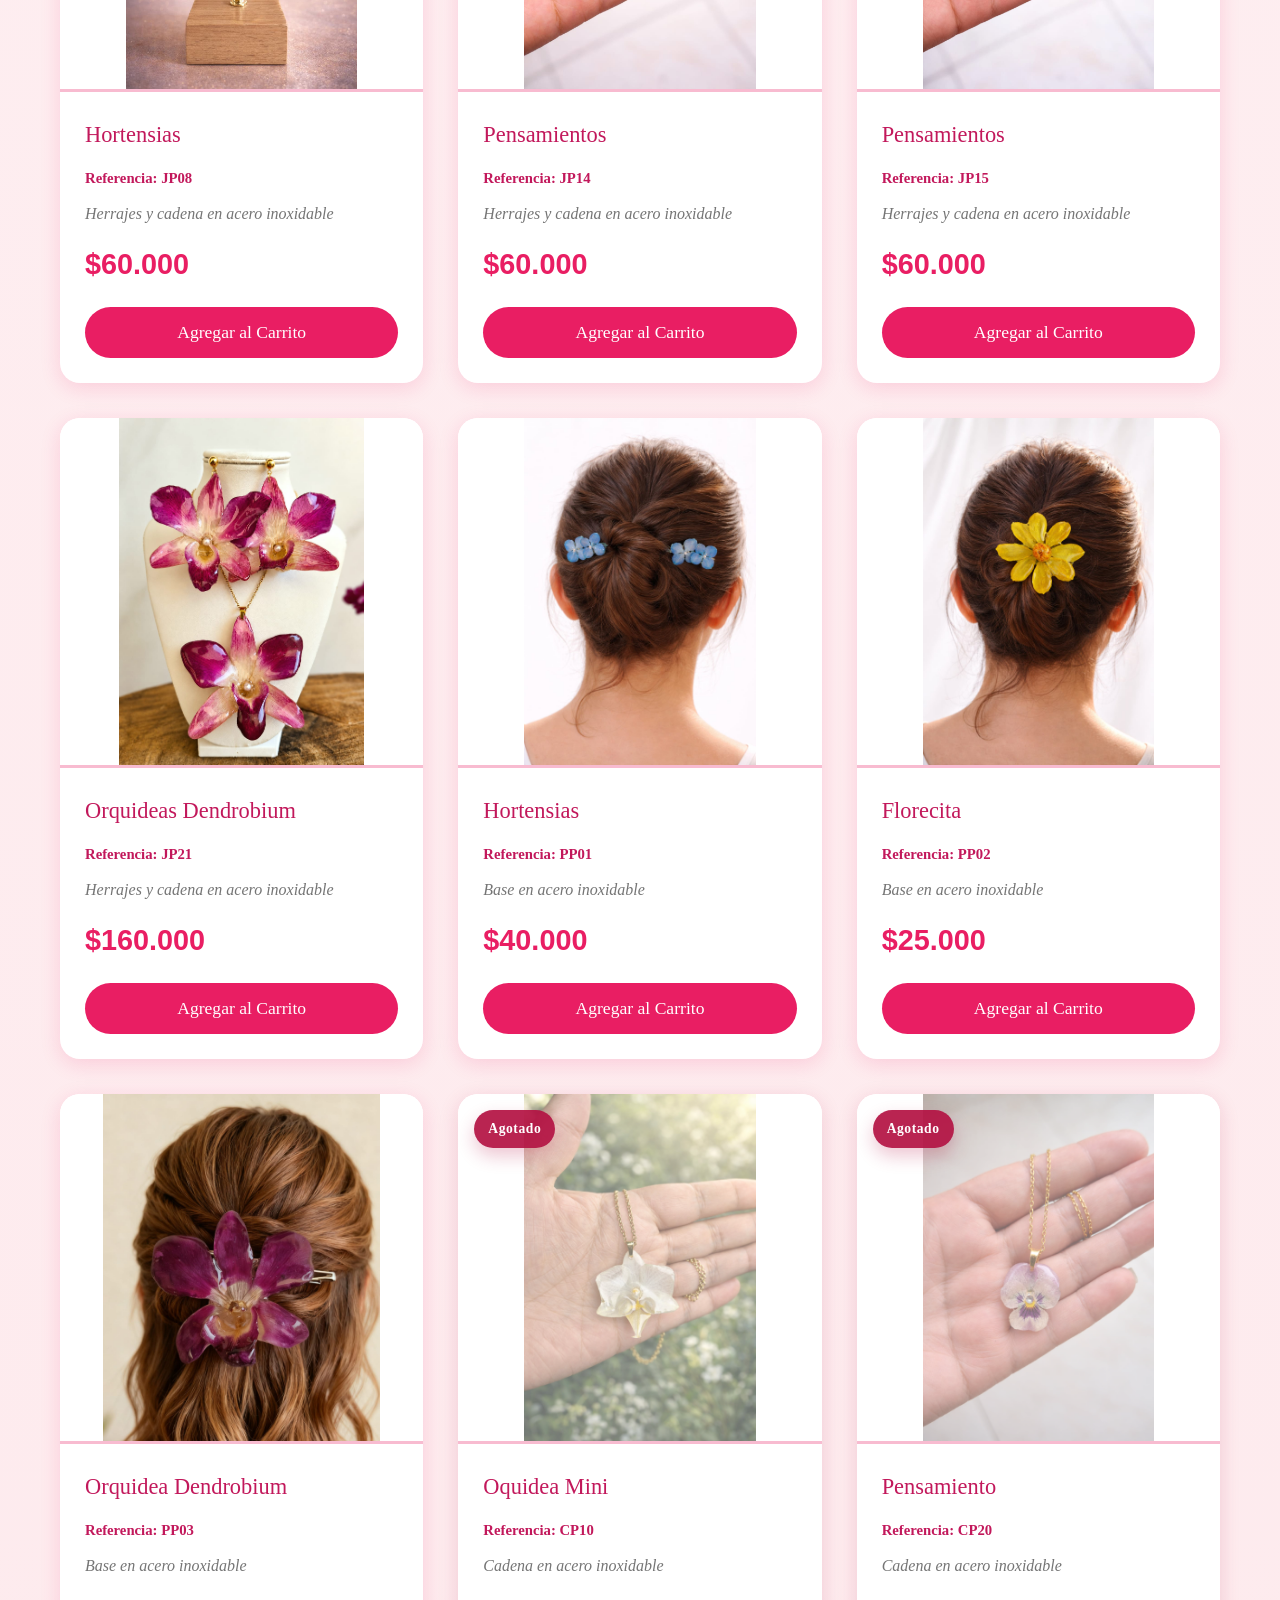
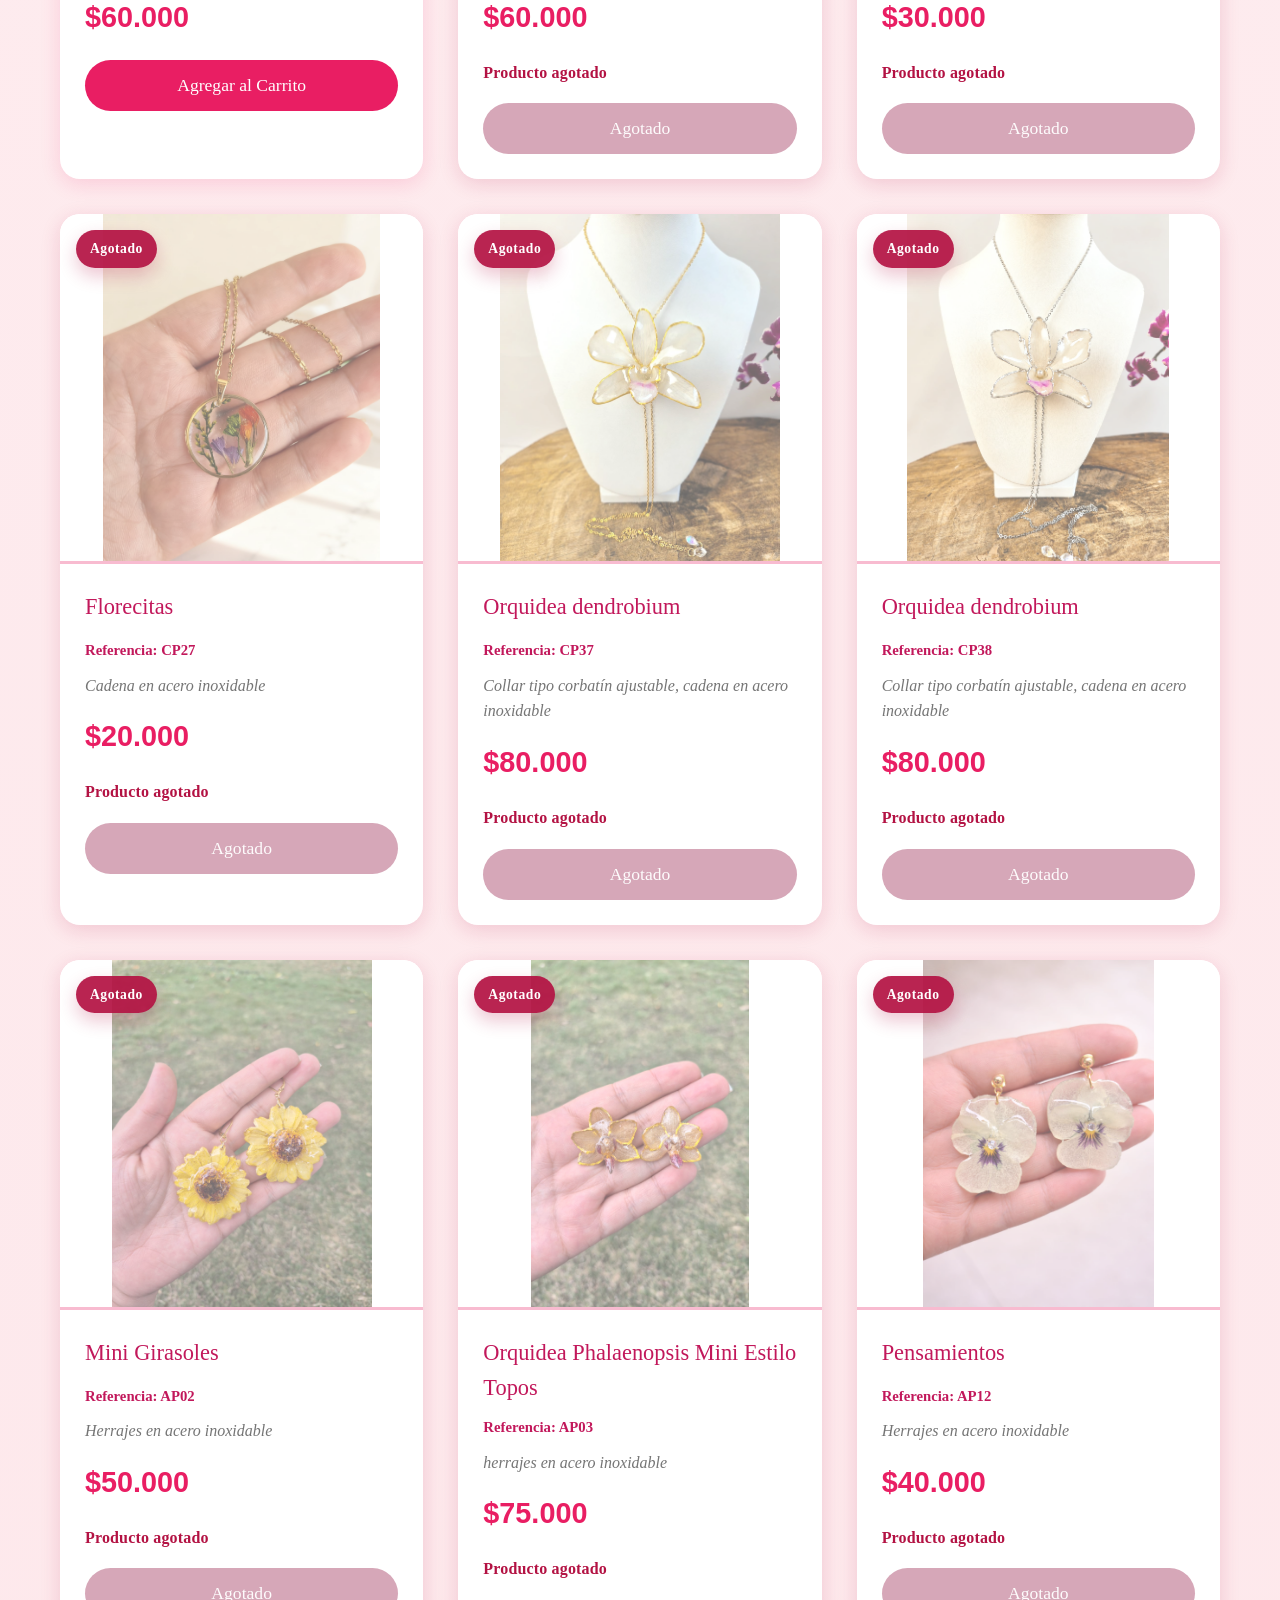
==== commit 8b57fa71: "modificaciones" ====
--- a/index.html
+++ b/index.html
@@ -26,8 +26,8 @@
           </div>
           <div class="madres-banner" aria-label="Descuento mes de las madres">
             <span
-              >🌷 15% de descuento en toda la tienda por el mes de las Madres.
-              ¡Aprovecha!</span
+              >🚚 Envío gratis por compras superiores a $150.000. ¡Aprovecha y
+              recibe tu pedido sin costo de envío!</span
             >
           </div>
         </div>
--- a/css/styles.css
+++ b/css/styles.css
@@ -110,6 +110,7 @@
 
 /* Promo banner */
 .promo-banner {
+  display: none;
   align-self: center;
   max-width: 540px;
   padding: 10px 18px;
@@ -122,10 +123,10 @@
   line-height: 1.4;
   text-align: center;
   box-shadow: 0 8px 22px rgba(233, 30, 99, 0.12);
-  }
-
-  /* Banner especial mes de las Madres */
-  .madres-banner {
+}
+
+/* Banner especial mes de las Madres */
+.madres-banner {
     align-self: center;
     max-width: 540px;
     margin-top: 8px;
@@ -145,14 +146,13 @@
     gap: 6px;
   }
 
-  @media (max-width: 600px) {
-    .madres-banner {
-      font-size: 0.98rem;
-      padding: 9px 10px;
-      margin-top: 6px;
-      max-width: 98vw;
-      border-width: 1px;
-    }
+@media (max-width: 600px) {
+  .madres-banner {
+    font-size: 0.98rem;
+    padding: 9px 10px;
+    margin-top: 6px;
+    max-width: 98vw;
+    border-width: 1px;
   }
 }
 
@@ -1171,3 +1171,85 @@
     transform: scale(0.95);
   }
 }
+
+/* Toast de recuperación de carrito */
+.cart-toast {
+  position: fixed;
+  bottom: 28px;
+  left: 50%;
+  transform: translateX(-50%) translateY(16px);
+  background: var(--blanco);
+  border: 1.5px solid var(--rosa-medio);
+  border-radius: 999px;
+  padding: 11px 18px;
+  display: flex;
+  align-items: center;
+  gap: 10px;
+  box-shadow: 0 4px 24px rgba(233, 30, 99, 0.18);
+  z-index: 999;
+  opacity: 0;
+  transition: opacity 0.35s ease, transform 0.35s ease;
+  max-width: 90vw;
+  pointer-events: none;
+}
+
+.cart-toast.visible {
+  opacity: 1;
+  transform: translateX(-50%) translateY(0);
+  pointer-events: auto;
+}
+
+.cart-toast-text {
+  color: var(--texto-principal);
+  font-size: 0.92rem;
+  white-space: nowrap;
+}
+
+.cart-toast-link {
+  color: var(--rosa-fuerte);
+  font-weight: 700;
+  font-size: 0.92rem;
+  cursor: pointer;
+  background: none;
+  border: none;
+  padding: 0;
+  font-family: inherit;
+  text-decoration: underline;
+  white-space: nowrap;
+}
+
+.cart-toast-link:hover {
+  color: var(--rosa-oscuro);
+}
+
+.cart-toast-close {
+  background: none;
+  border: none;
+  color: var(--texto-secundario);
+  cursor: pointer;
+  font-size: 0.85rem;
+  padding: 0;
+  line-height: 1;
+  flex-shrink: 0;
+}
+
+.cart-toast-close:hover {
+  color: var(--rosa-fuerte);
+}
+
+@media (max-width: 480px) {
+  .cart-toast {
+    bottom: 16px;
+    padding: 10px 14px;
+    gap: 8px;
+    border-radius: 16px;
+  }
+
+  .cart-toast-text {
+    font-size: 0.85rem;
+  }
+
+  .cart-toast-link {
+    font-size: 0.85rem;
+  }
+}
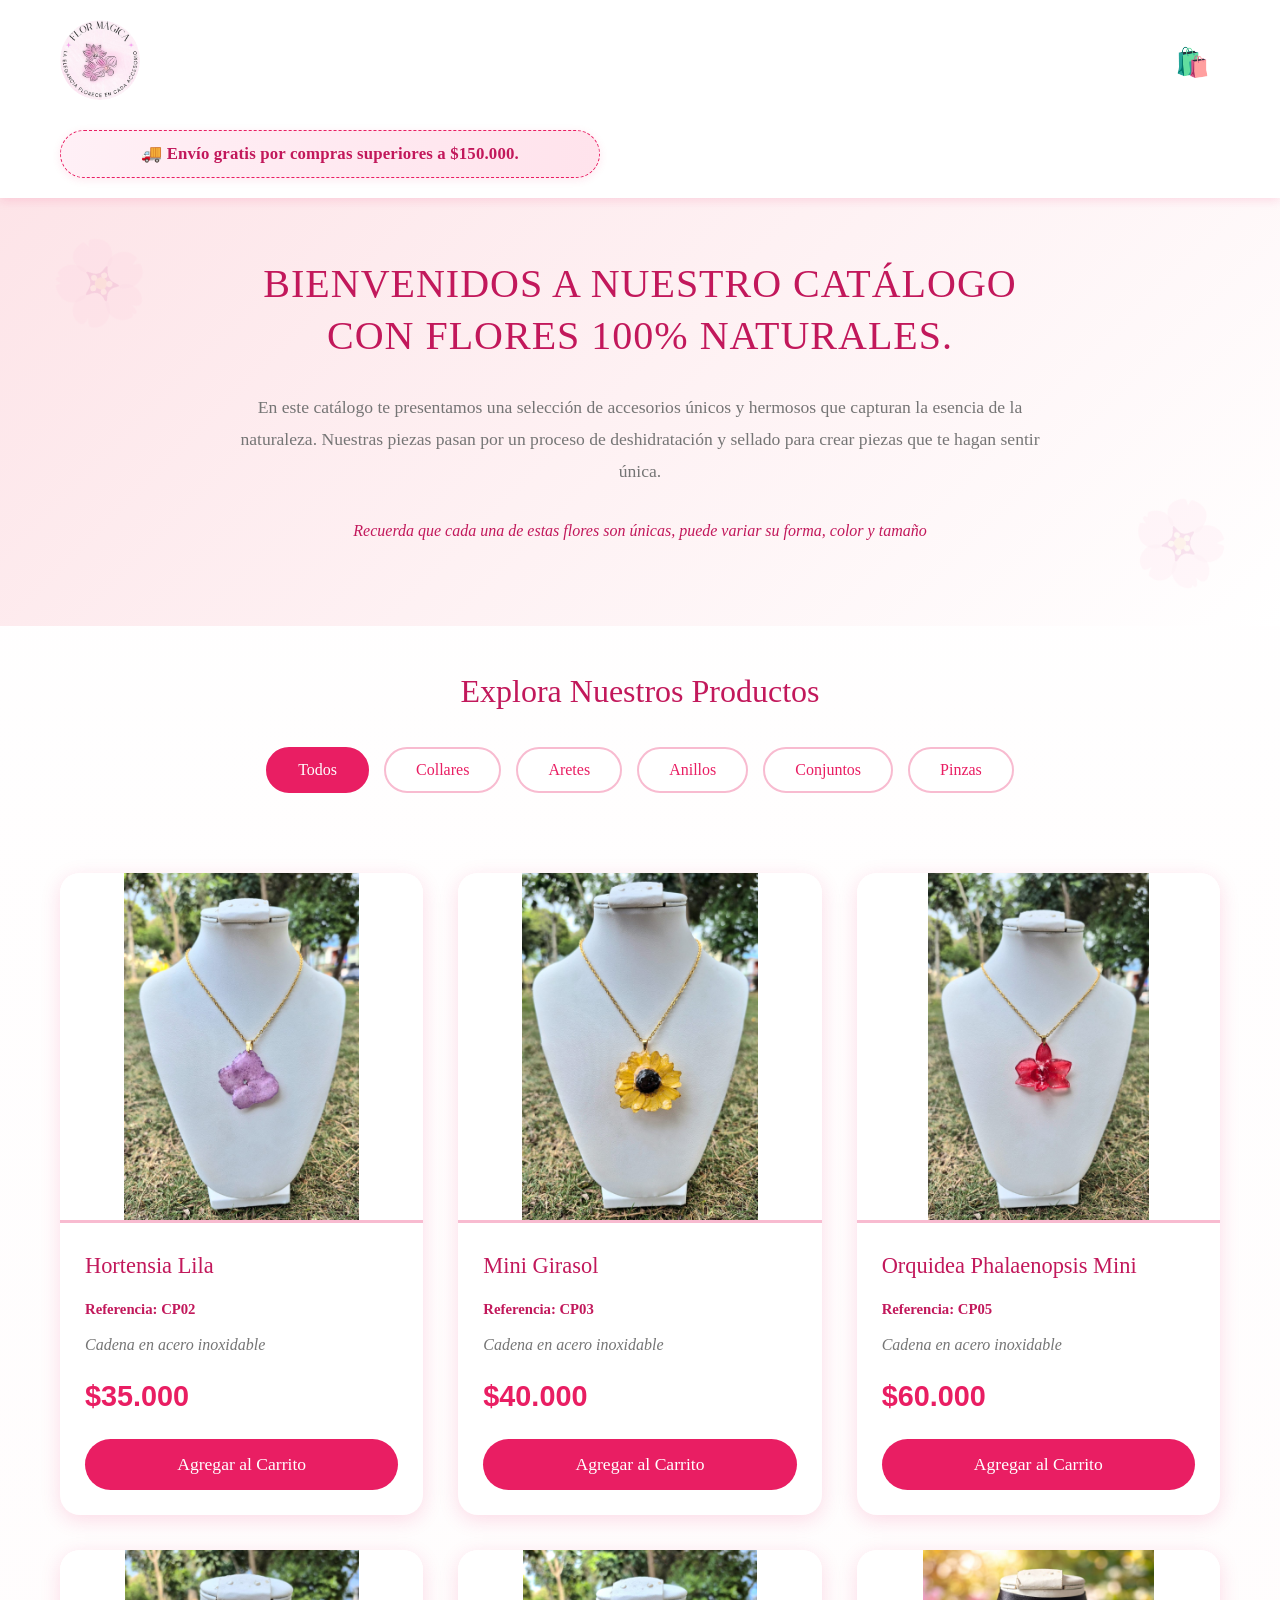
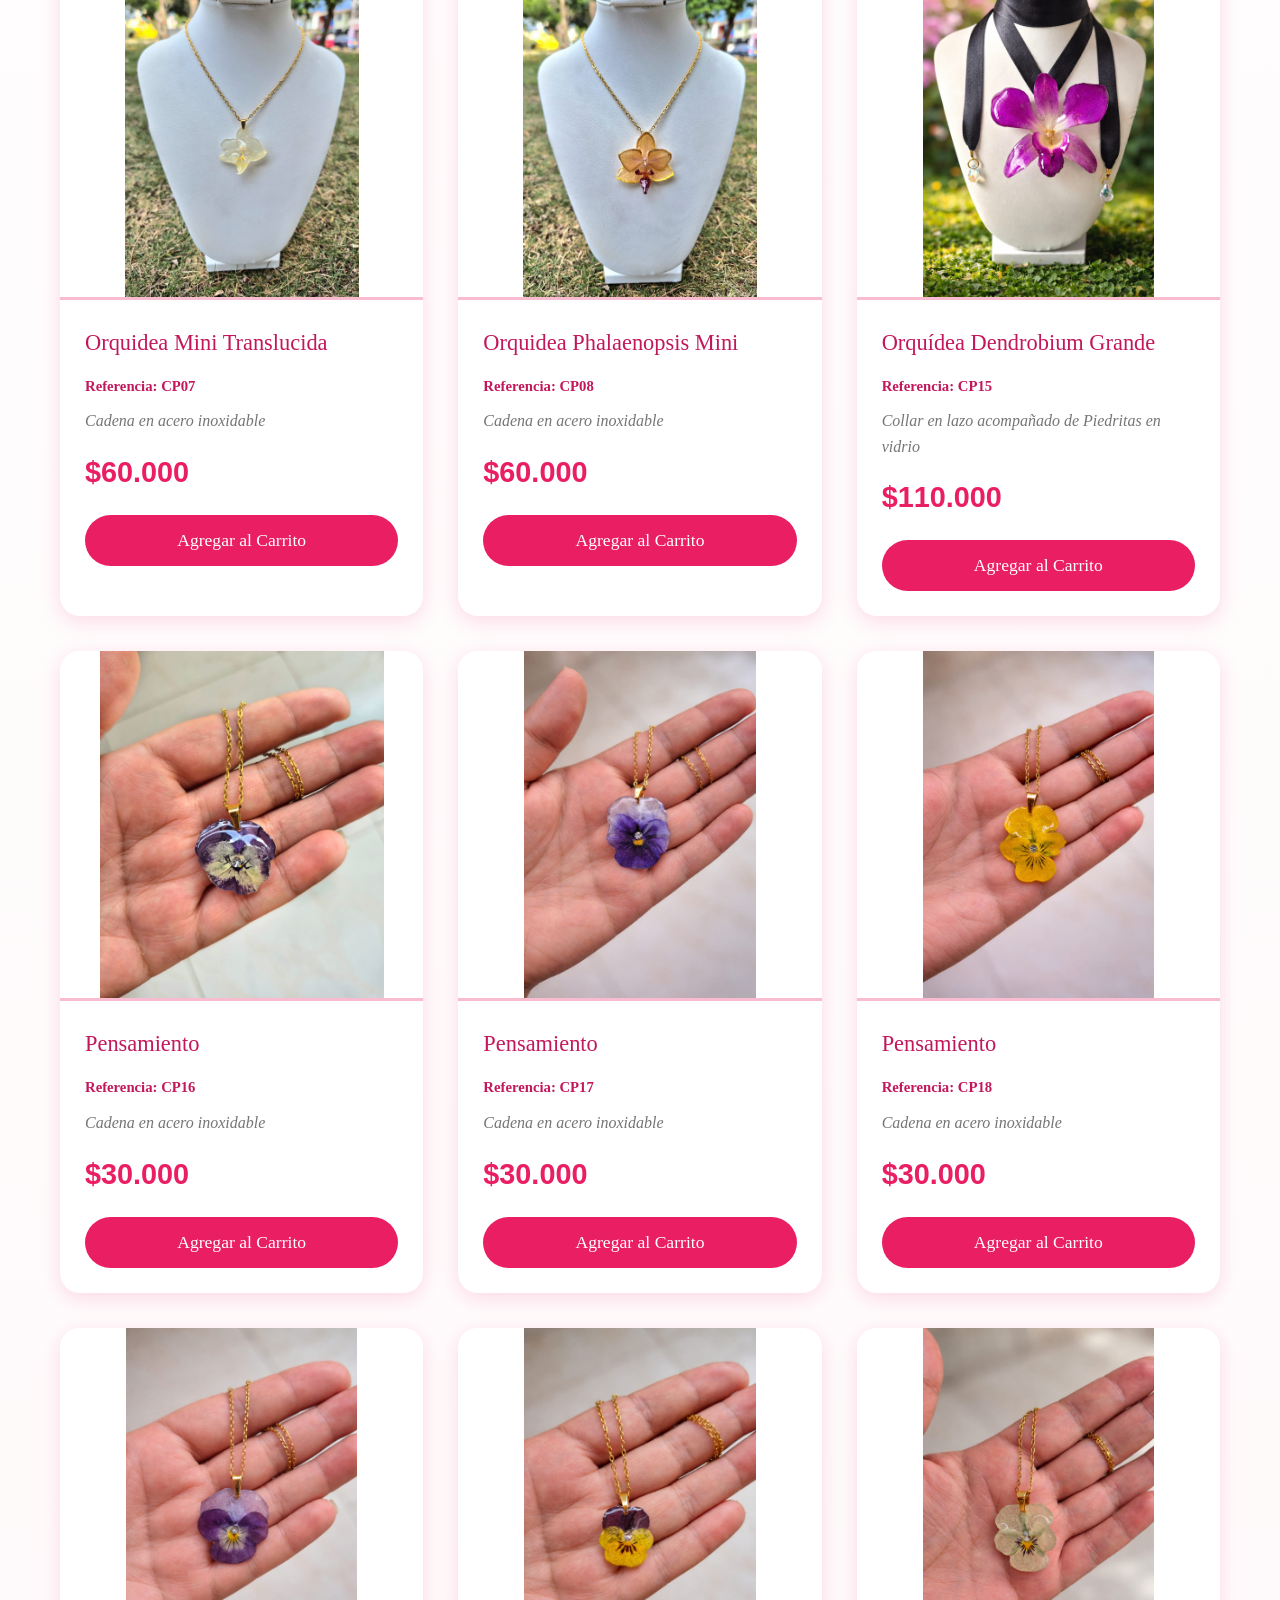
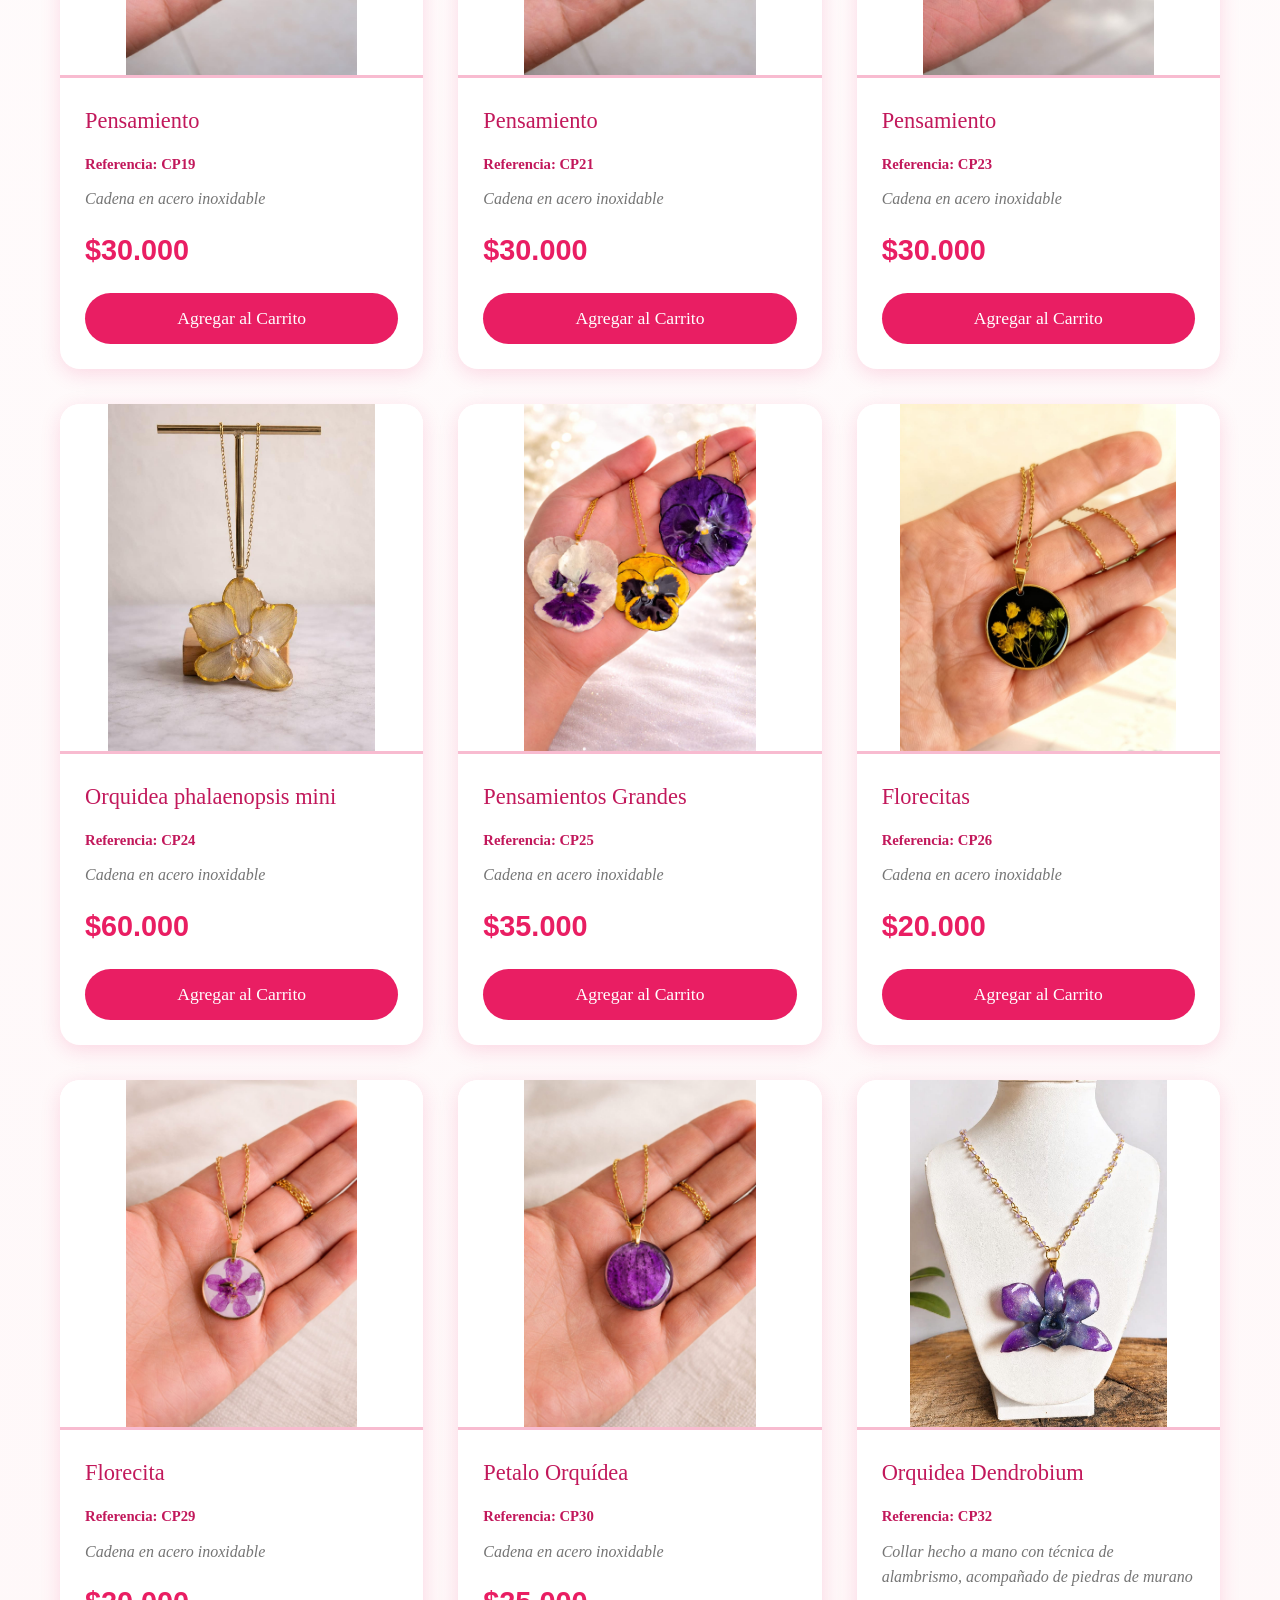
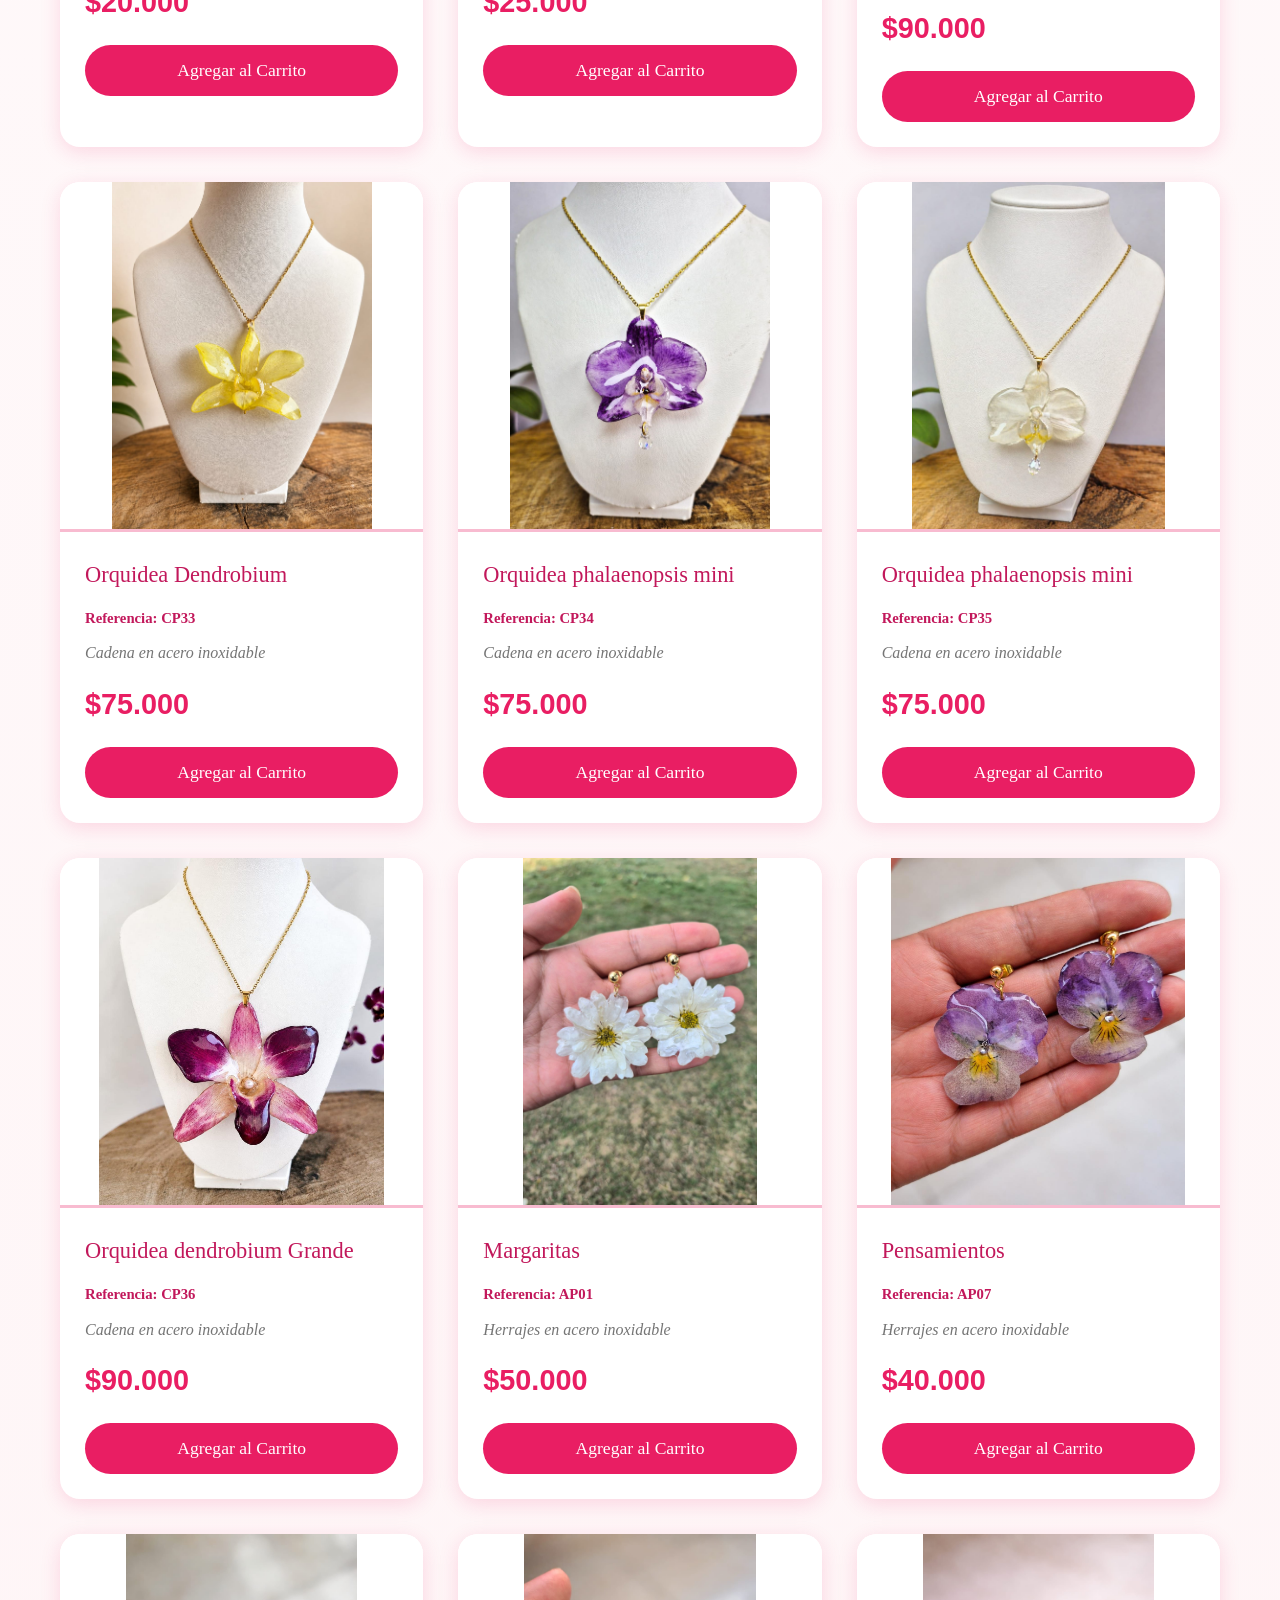
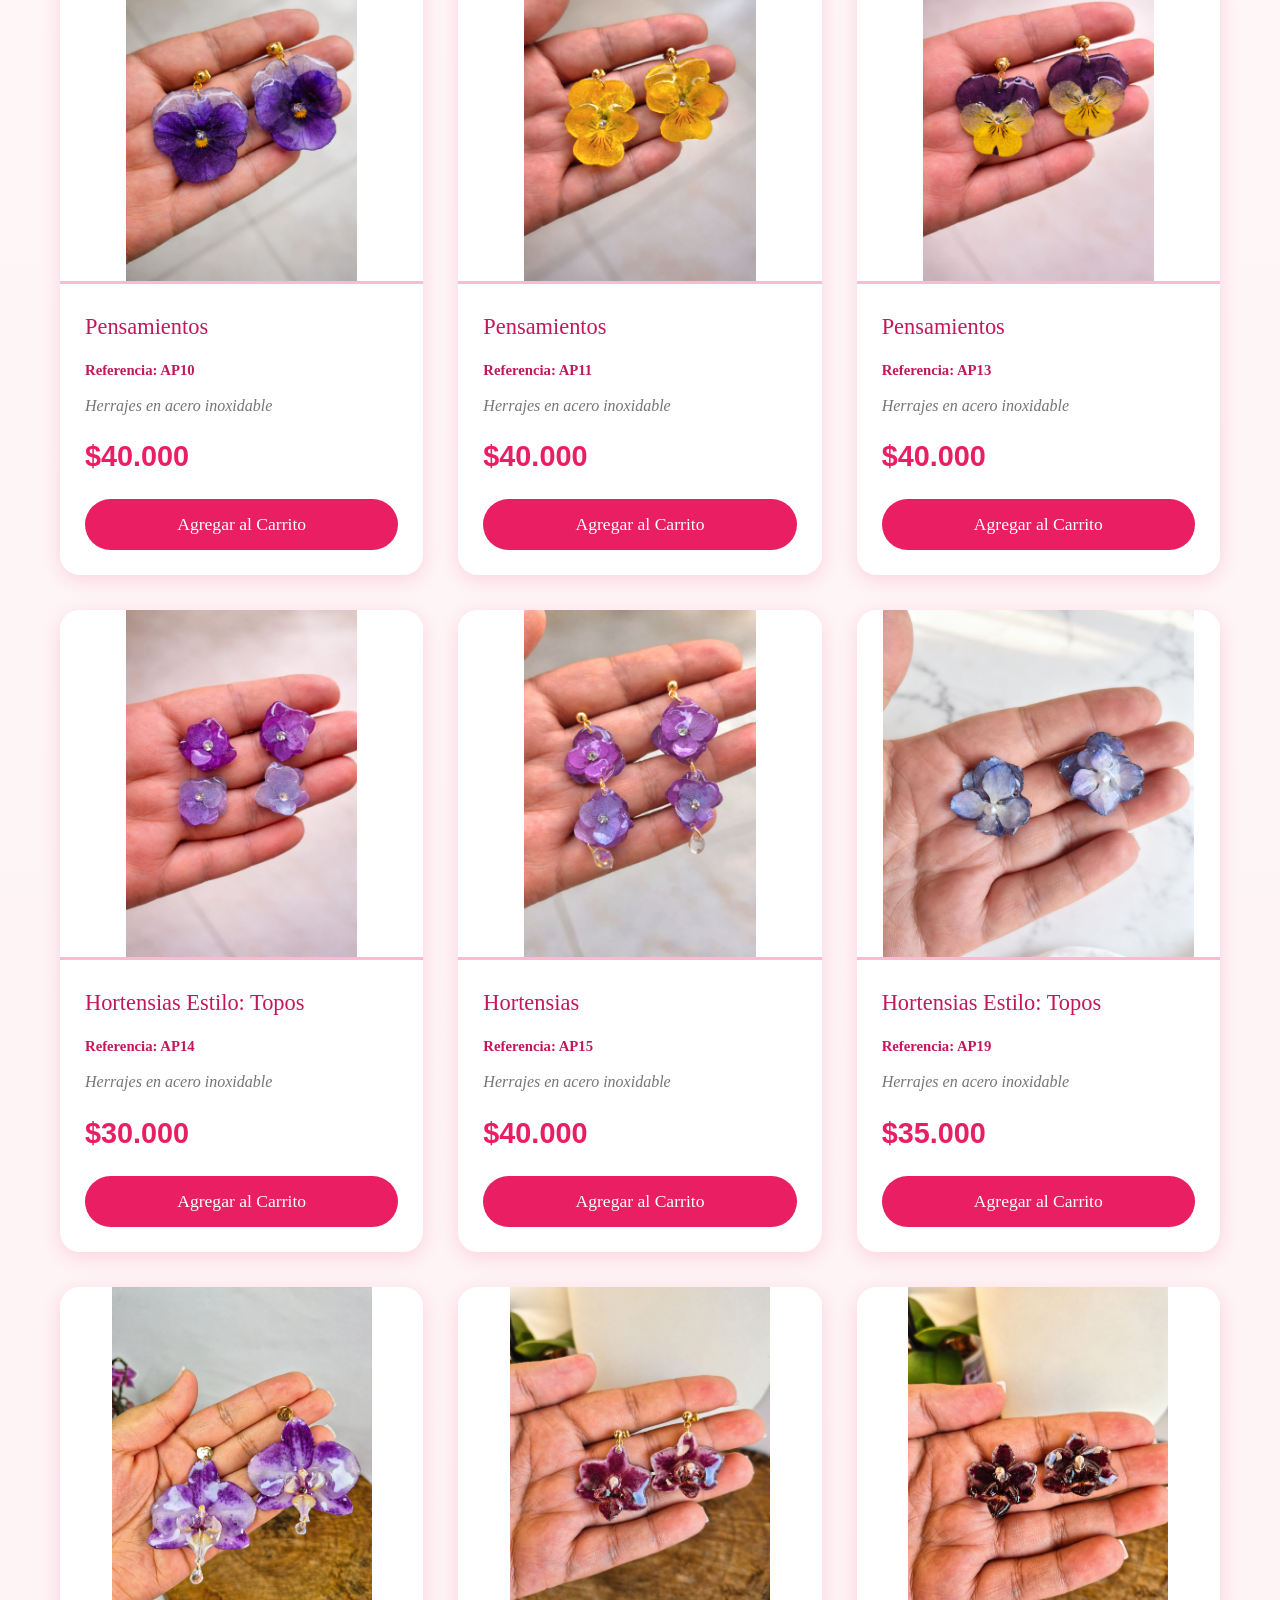
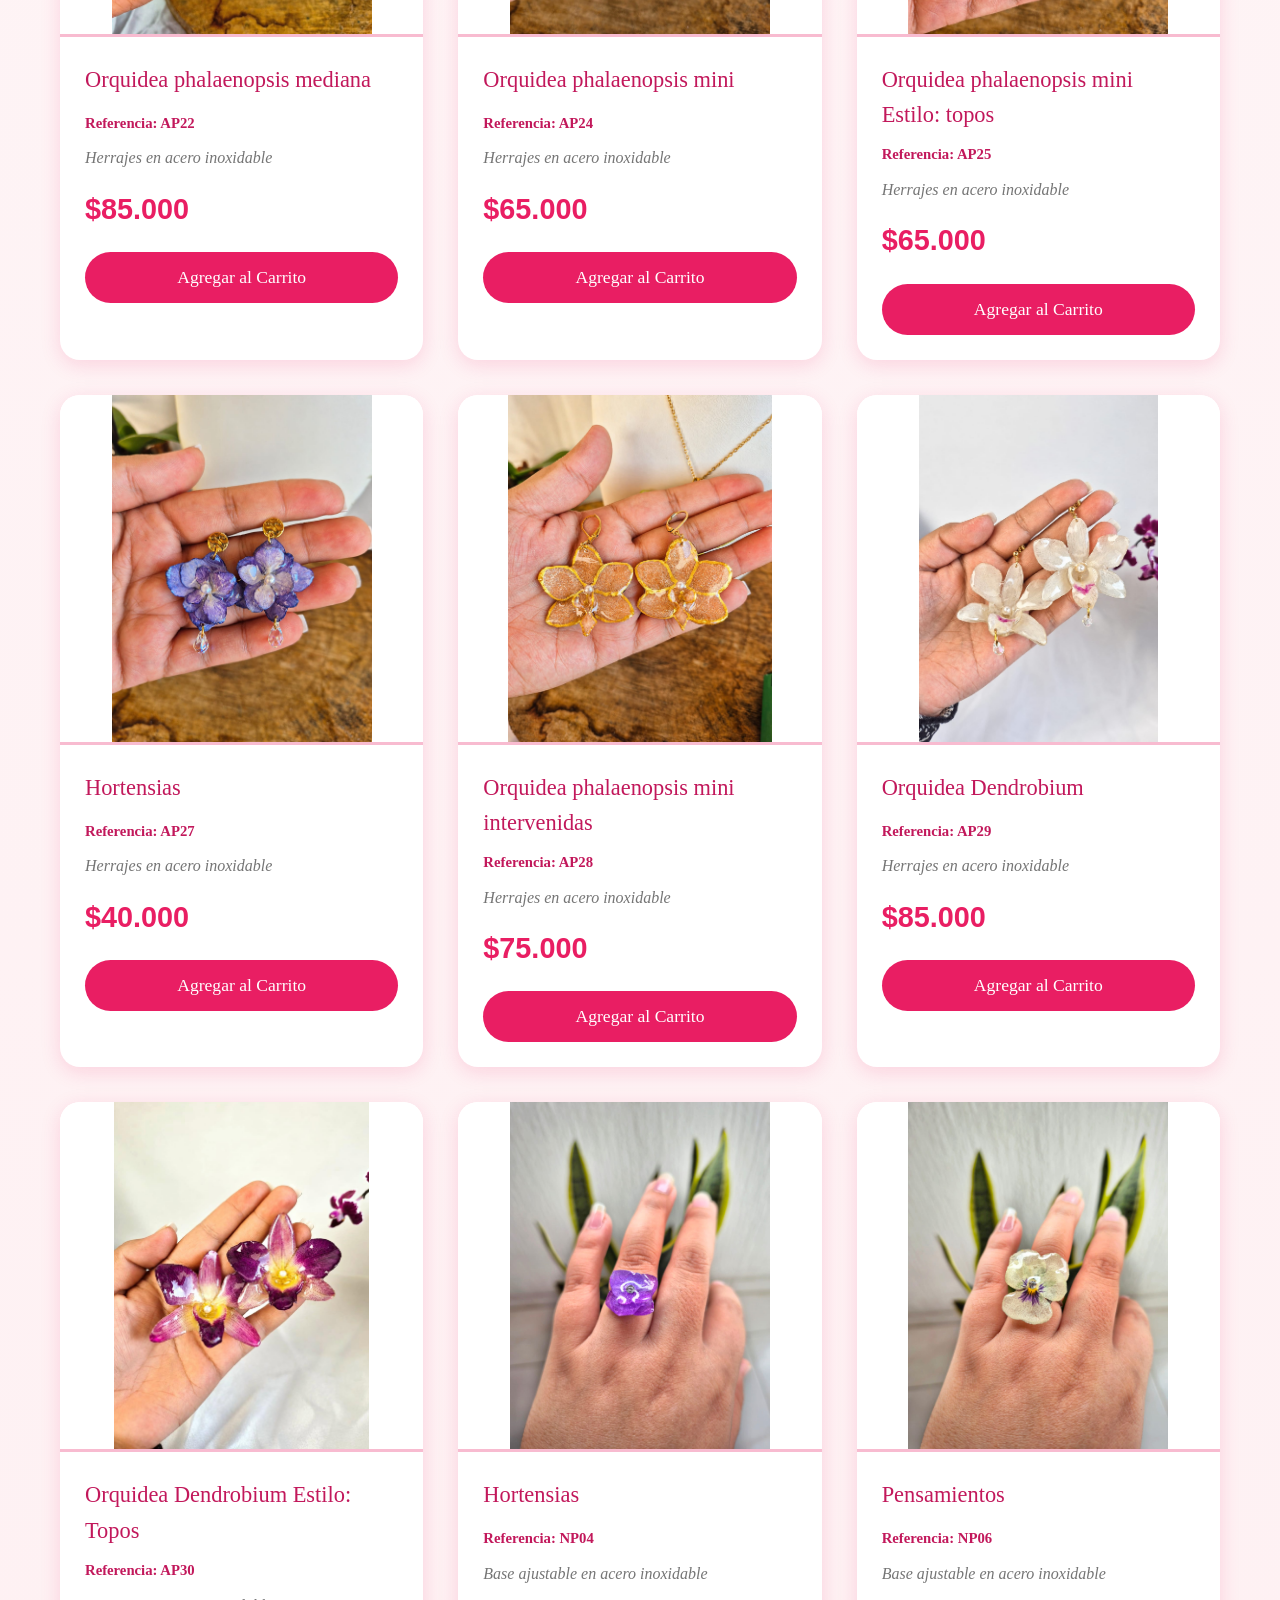
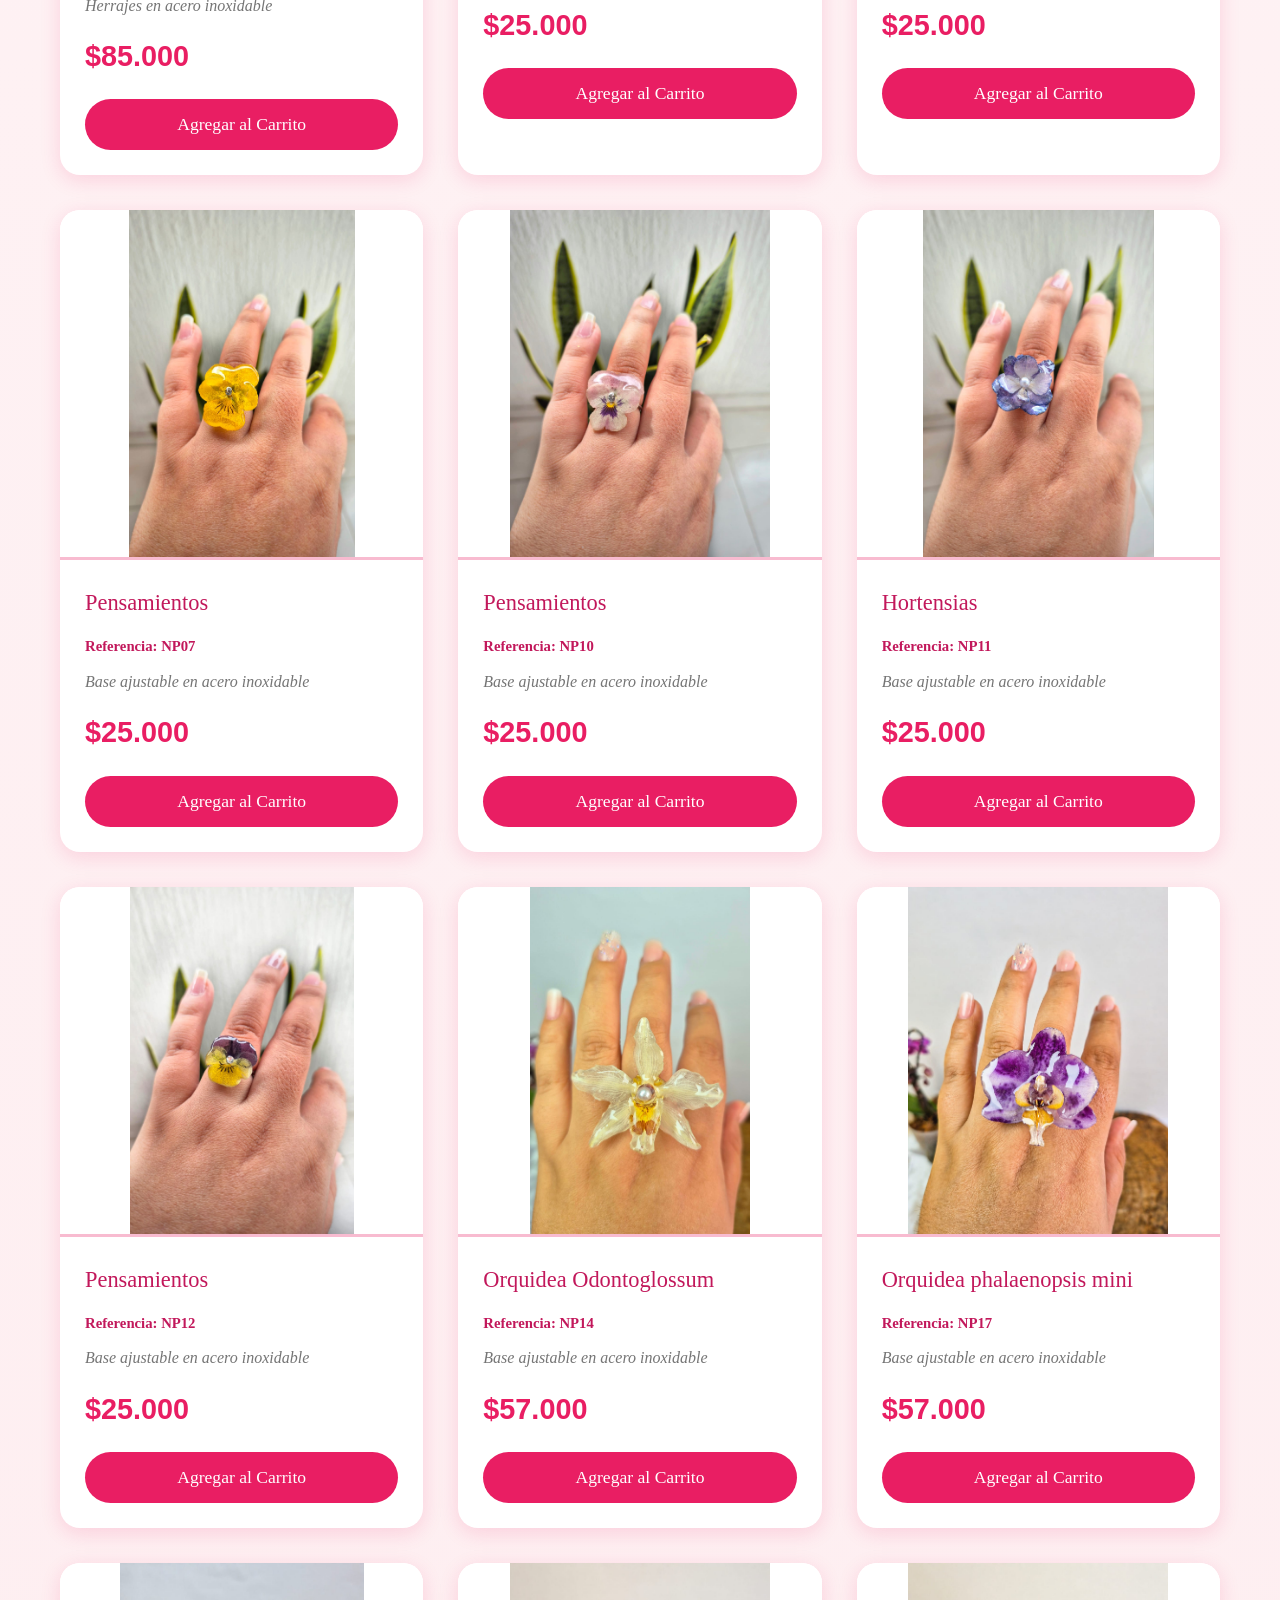
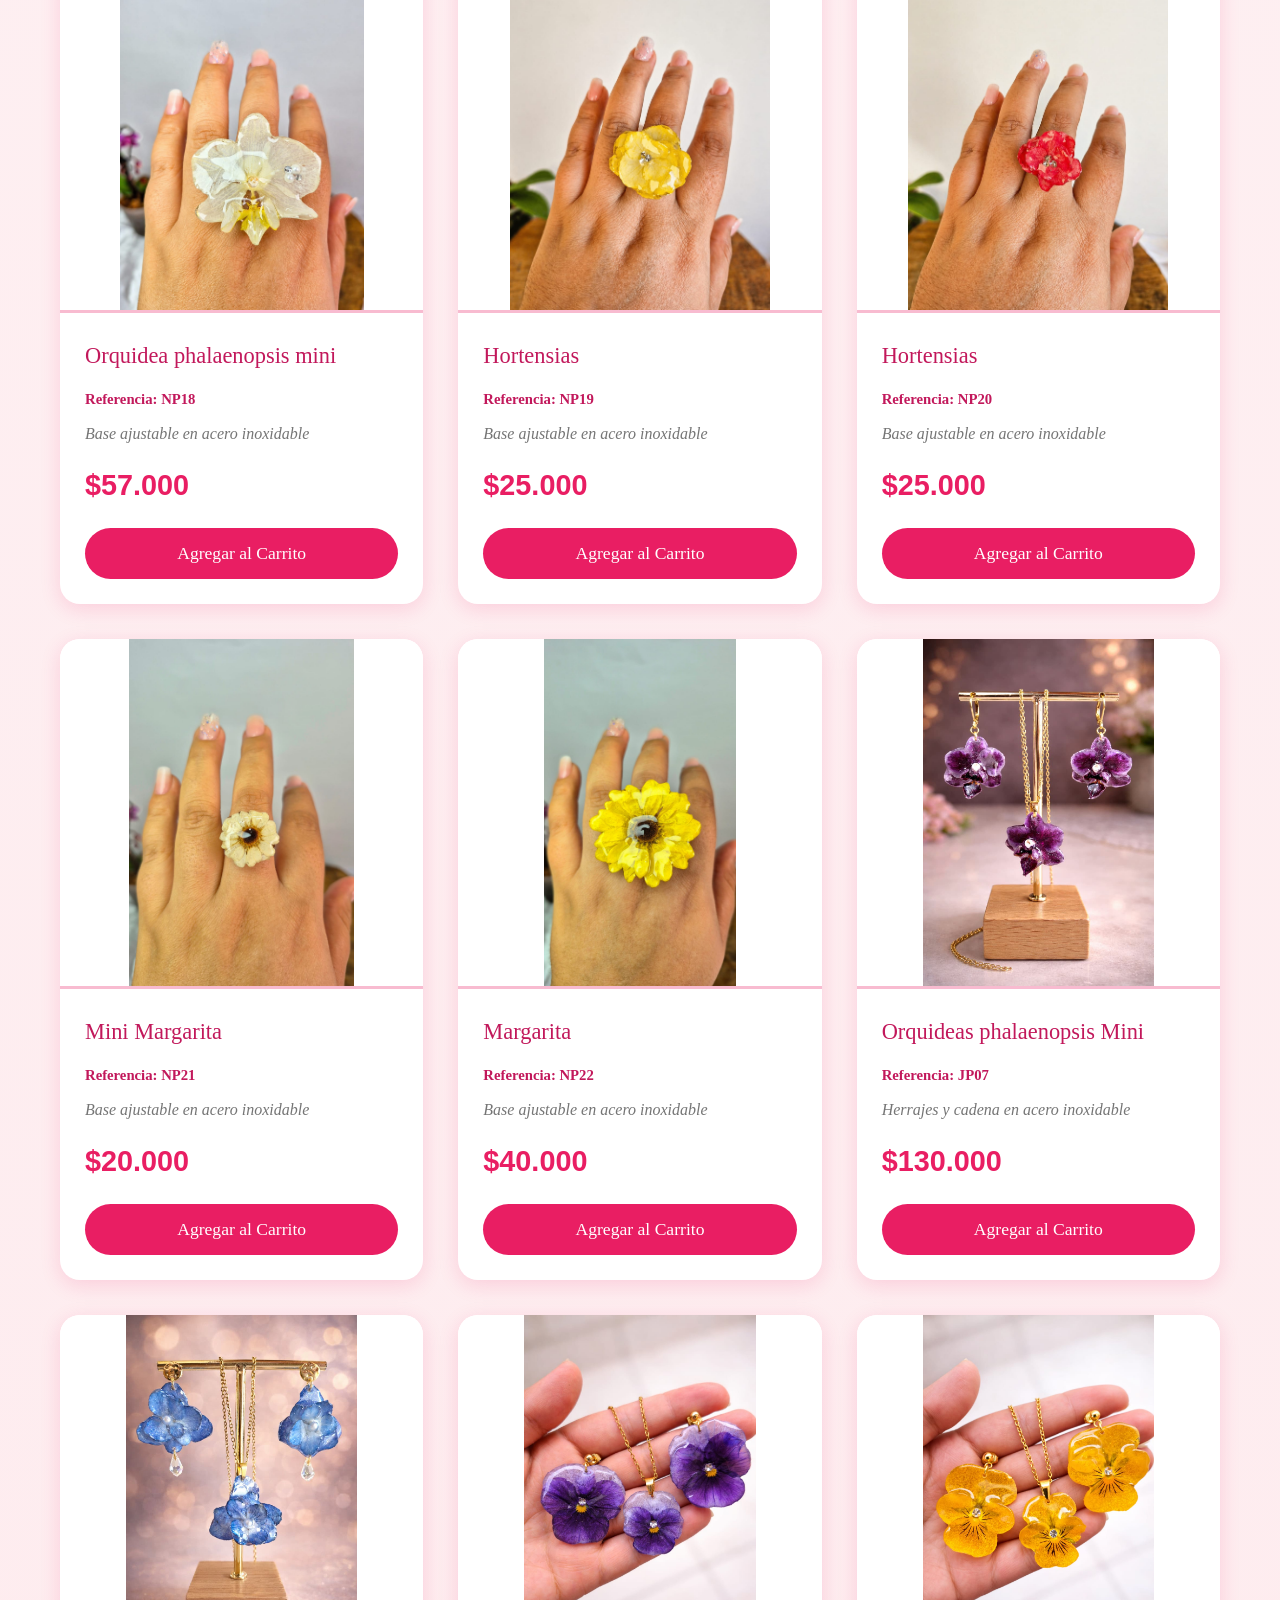
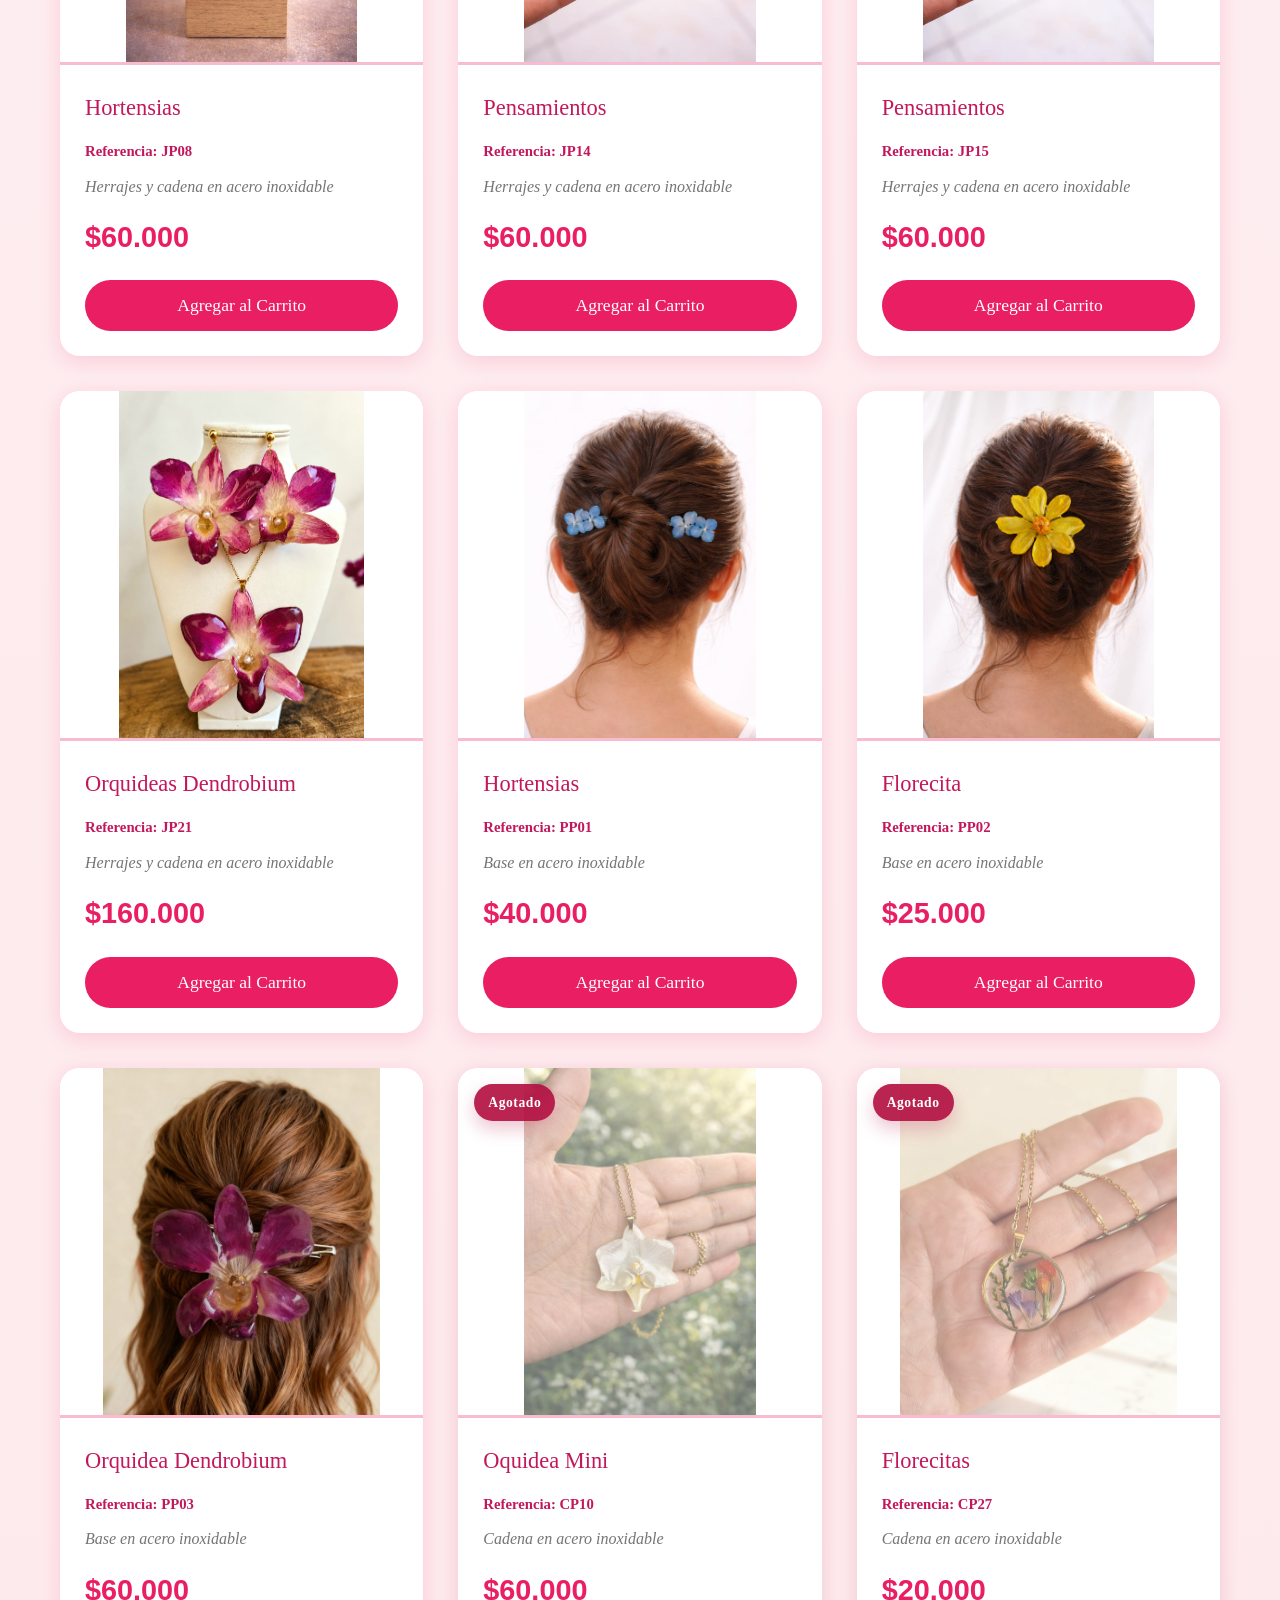
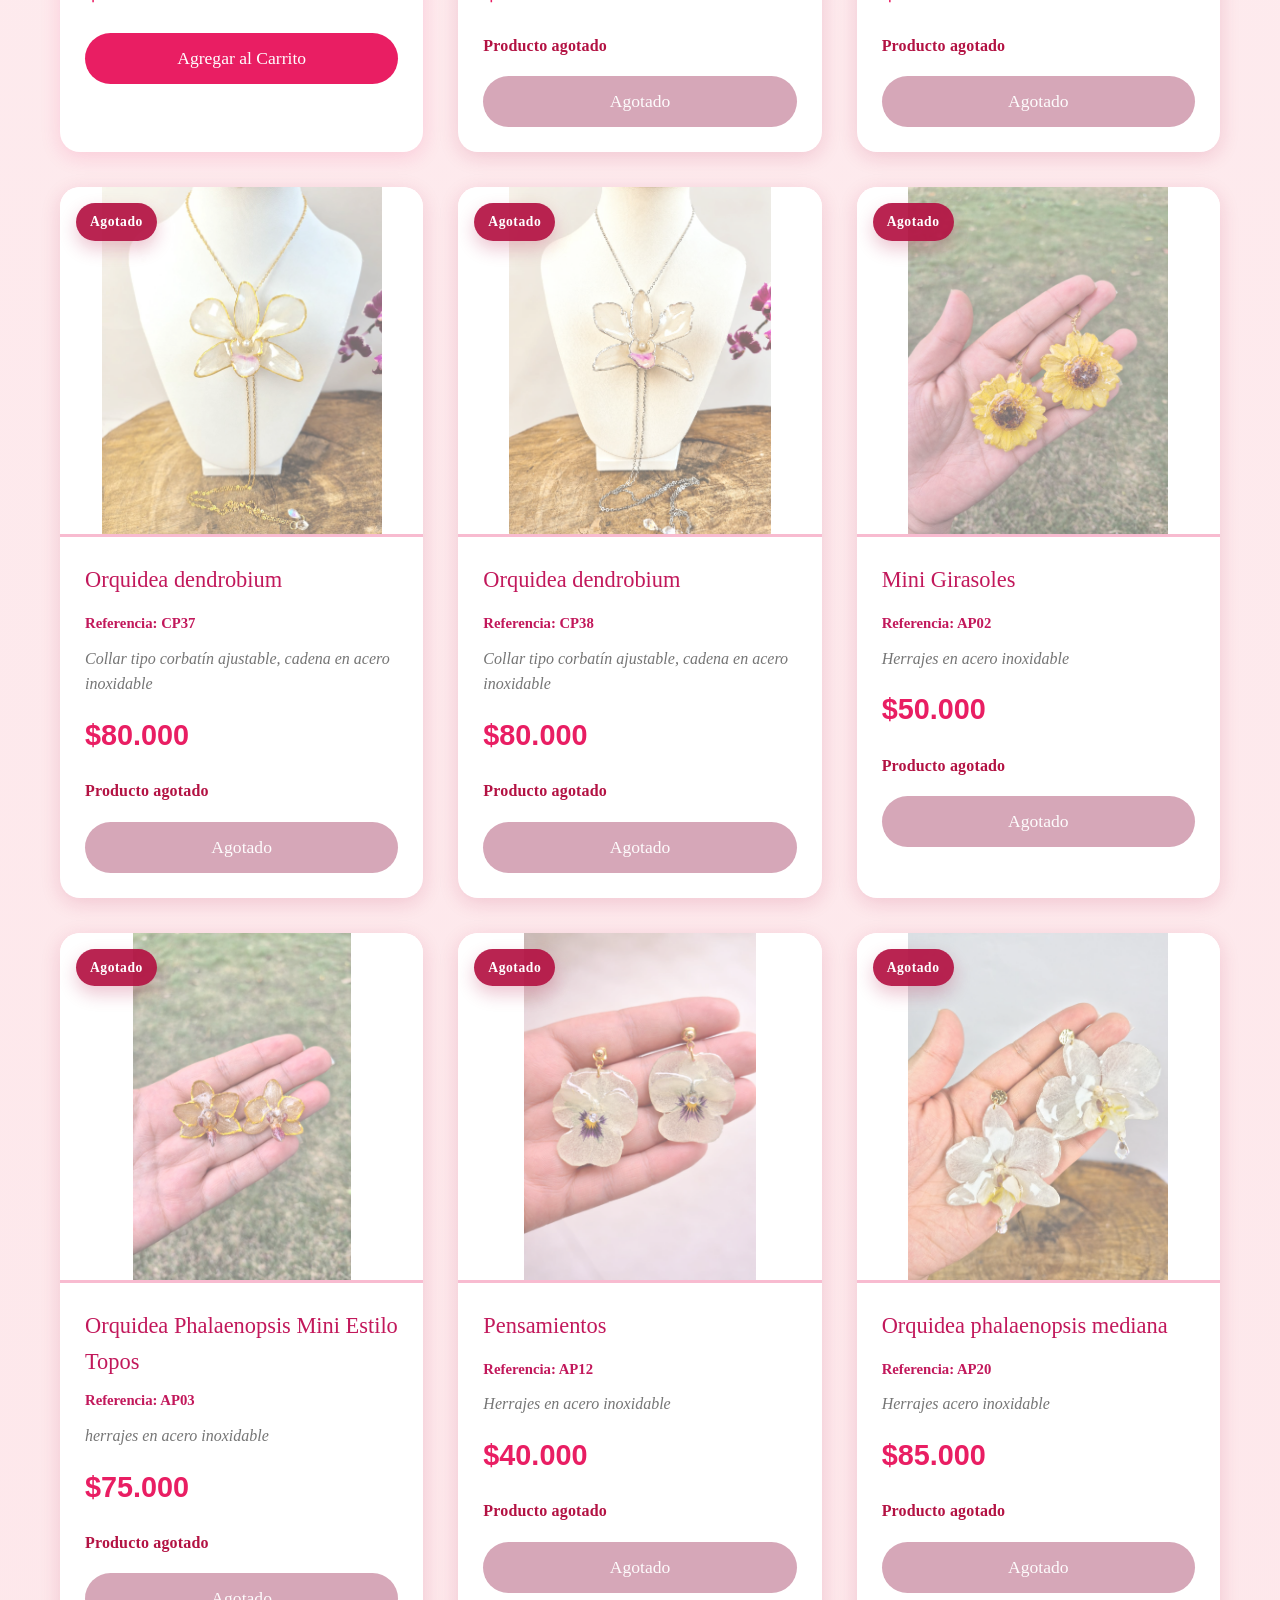
==== commit 6f6f1571: "modificaciones" ====
--- a/index.html
+++ b/index.html
@@ -25,10 +25,7 @@
             Envio gratis por compras superiores a $150.000
           </div>
           <div class="madres-banner" aria-label="Descuento mes de las madres">
-            <span
-              >🚚 Envío gratis por compras superiores a $150.000. ¡Aprovecha y
-              recibe tu pedido sin costo de envío!</span
-            >
+            <span>🚚 Envío gratis por compras superiores a $150.000.</span>
           </div>
         </div>
       </div>
